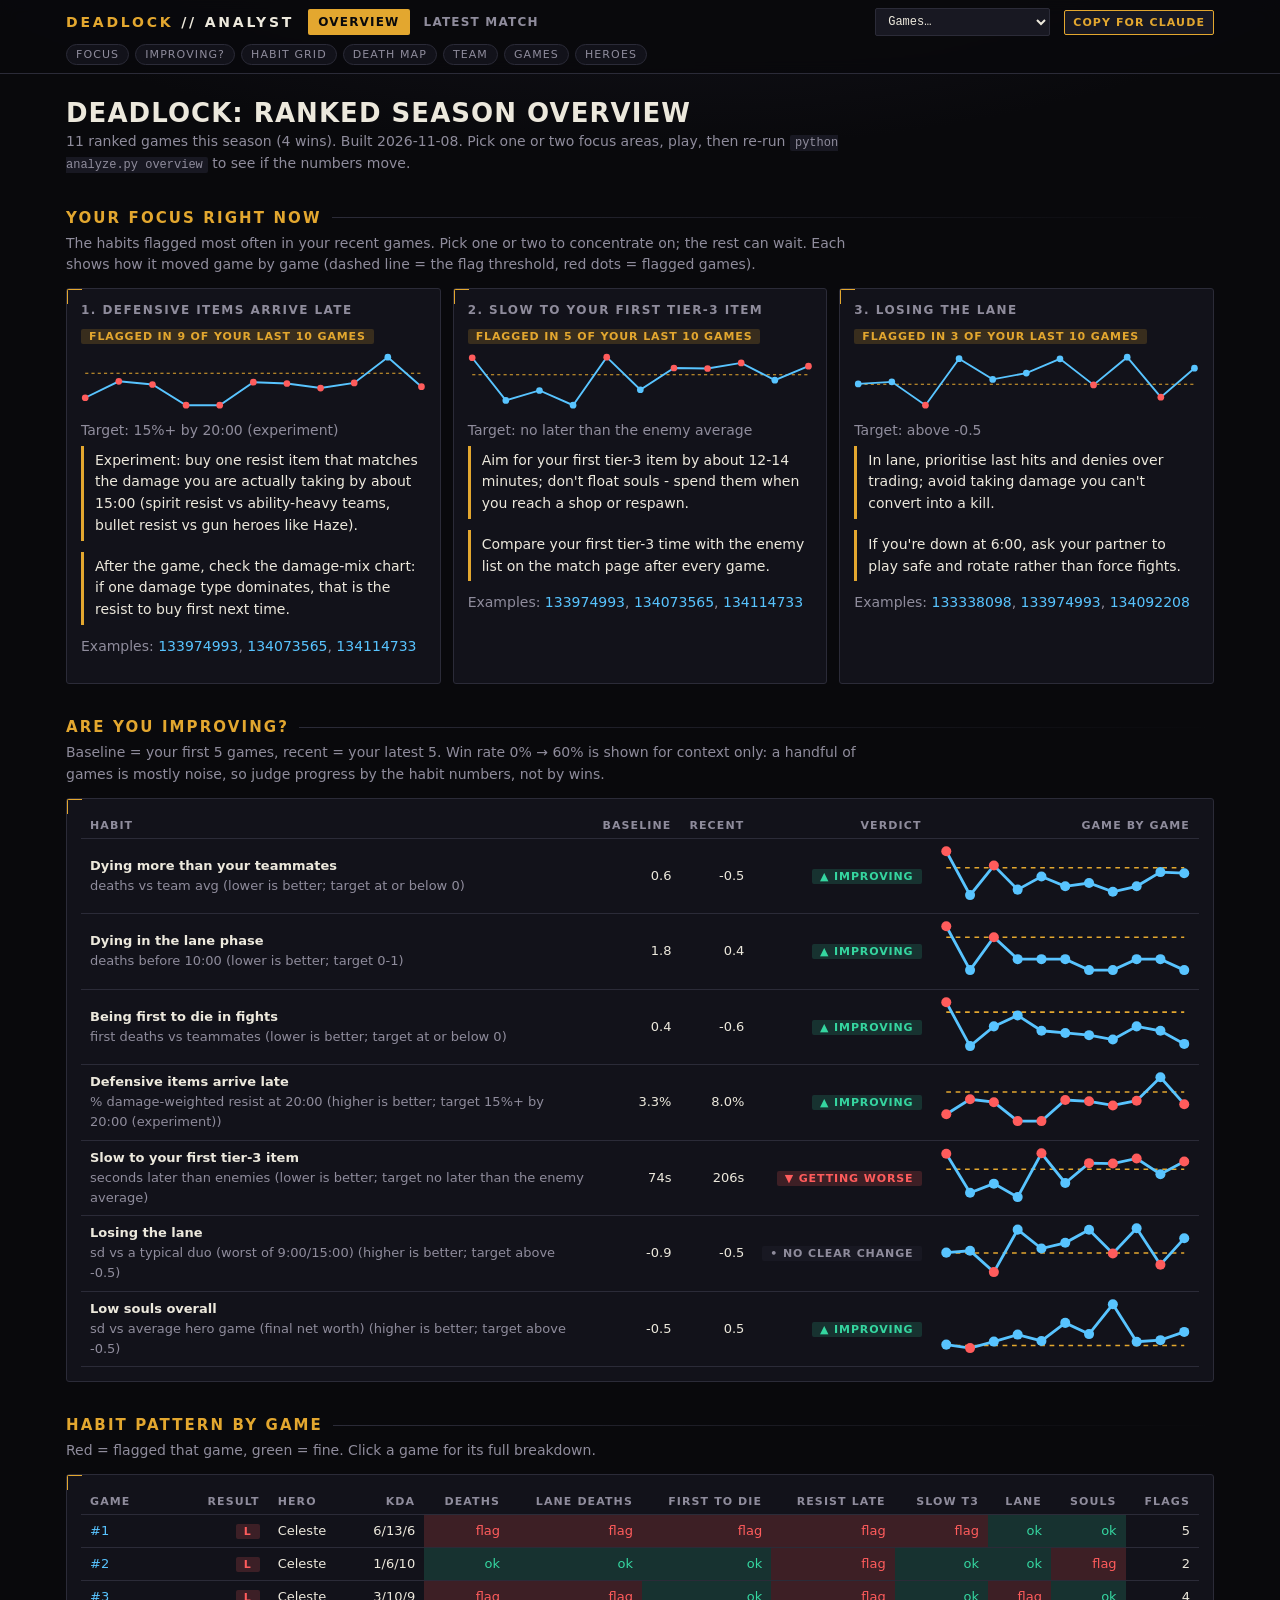
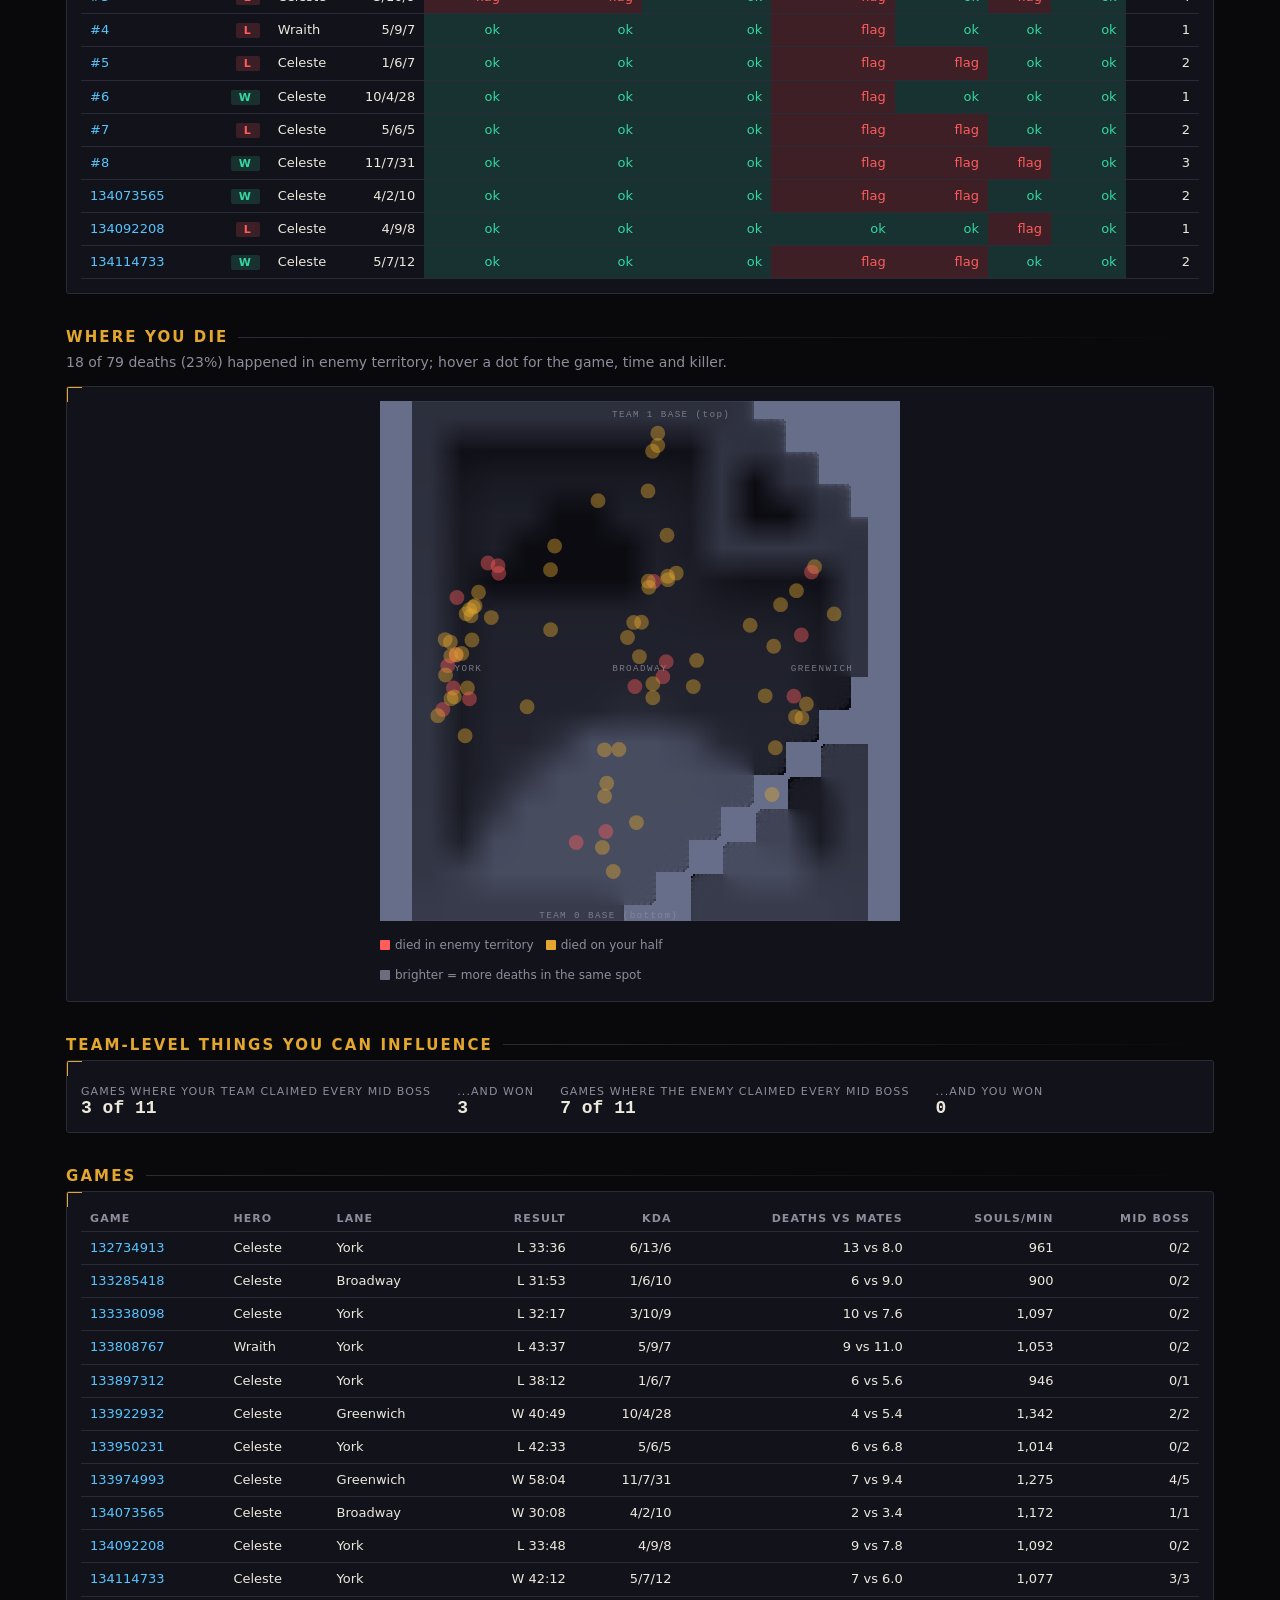
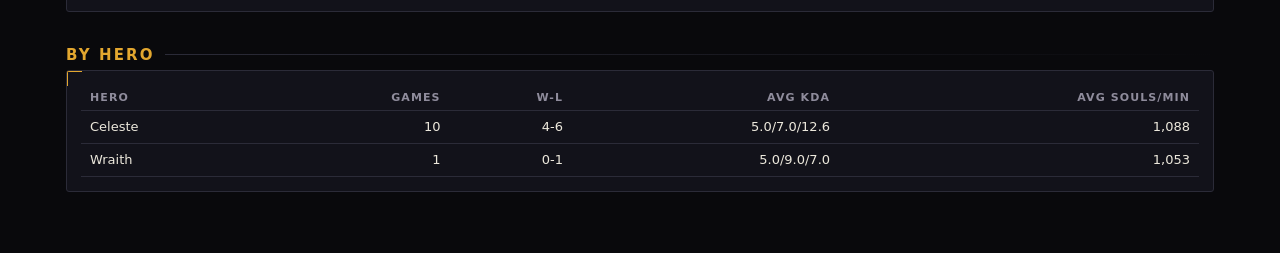
==== docs/index.html @ 8693e00a "Fix season detection after calibration ends; add calibration games 5 and 8 and three post-calibratio" ====
<!doctype html><html lang="en"><head><meta charset="utf-8"><meta name="viewport" content="width=device-width,initial-scale=1">
<title>Deadlock season overview</title><link rel="stylesheet" href="assets/lib.css"></head><body><header id="nav"></header><main>
<div id="head"></div>
<h2 id="s-focus">Your focus right now</h2><p class="sub">The habits flagged most often in your recent games. Pick one or two to concentrate on; the rest can wait. Each shows how it moved game by game (dashed line = the flag threshold, red dots = flagged games).</p>
<div class="cols" id="focus"></div>
<h2 id="s-improve">Are you improving?</h2><p class="sub" id="trend-note"></p><div class="card" id="trend"></div>
<h2 id="s-pattern">Habit pattern by game</h2><p class="sub">Red = flagged that game, green = fine. Click a game for its full breakdown.</p><div class="card" id="matrix"></div>
<h2 id="s-map">Where you die</h2><p class="sub" id="seasonmap-note"></p><div class="card"><div class="mapwrap" id="c-seasonmap"></div></div>
<h2 id="s-team">Team-level things you can influence</h2><div class="card" id="team"></div>
<h2 id="s-games">Games</h2><div class="card" id="games"></div>
<h2 id="s-heroes">By hero</h2><div class="card" id="heroes"></div>
</main><script src="assets/lib.js"></script><script>window.ASSET_BASE="";const O={"games":[{"id":132734913,"calib":1,"win":false,"hero":"Celeste","lane":"York","dur":2016,"kda":[6,13,6],"kpi":{"deaths":13,"mate_deaths":8.0,"spm":961.2202380952381,"midboss_mine":0,"midboss_total":2},"habits":{"deaths":{"value":5.0,"flag":true},"early":{"value":4,"flag":true},"first":{"value":2.4,"flag":true},"resist":{"value":2.334022805621851,"flag":true},"t3":{"value":320.66666666666663,"flag":true},"lane":{"value":-0.9859635484149607,"flag":false},"souls":{"value":-0.7246945261695535,"flag":false}}},{"id":133285418,"calib":2,"win":false,"hero":"Celeste","lane":"Broadway","dur":1913,"kda":[1,6,10],"kpi":{"deaths":6,"mate_deaths":9.0,"spm":900.2509147935181,"midboss_mine":0,"midboss_total":2},"habits":{"deaths":{"value":-3.0,"flag":false},"early":{"value":0,"flag":false},"first":{"value":-1.6,"flag":false},"resist":{"value":7.479812828688559,"flag":true},"t3":{"value":-110.0,"flag":false},"lane":{"value":-0.9002889465693716,"flag":false},"souls":{"value":-1.0226713318264629,"flag":true}}},{"id":133338098,"calib":3,"win":false,"hero":"Celeste","lane":"York","dur":1937,"kda":[3,10,9],"kpi":{"deaths":10,"mate_deaths":7.6,"spm":1097.2225090345896,"midboss_mine":0,"midboss_total":2},"habits":{"deaths":{"value":2.4000000000000004,"flag":true},"early":{"value":3,"flag":true},"first":{"value":0.19999999999999996,"flag":false},"resist":{"value":6.494946315531774,"flag":true},"t3":{"value":-9.333333333333371,"flag":false},"lane":{"value":-1.884076939257251,"flag":true},"souls":{"value":-0.4656022841890745,"flag":false}}},{"id":133808767,"calib":4,"win":false,"hero":"Wraith","lane":"York","dur":2617,"kda":[5,9,7],"kpi":{"deaths":9,"mate_deaths":11.0,"spm":1053.4275888421857,"midboss_mine":0,"midboss_total":2},"habits":{"deaths":{"value":-2.0,"flag":false},"early":{"value":1,"flag":false},"first":{"value":1.2000000000000002,"flag":false},"resist":{"value":0.0,"flag":true},"t3":{"value":-158.0,"flag":false},"lane":{"value":0.07514656244448392,"flag":false},"souls":{"value":0.13486222542851448,"flag":false}}},{"id":133897312,"calib":5,"win":false,"hero":"Celeste","lane":"York","dur":2292,"kda":[1,6,7],"kpi":{"deaths":6,"mate_deaths":5.6,"spm":945.7853403141361,"midboss_mine":0,"midboss_total":1},"habits":{"deaths":{"value":0.40000000000000036,"flag":false},"early":{"value":1,"flag":false},"first":{"value":-0.19999999999999996,"flag":false},"resist":{"value":0.0,"flag":true},"t3":{"value":326.5,"flag":true},"lane":{"value":-0.7963634793124298,"flag":false},"souls":{"value":-0.40781435053774845,"flag":false}}},{"id":133922932,"calib":6,"win":true,"hero":"Celeste","lane":"Greenwich","dur":2449,"kda":[10,4,28],"kpi":{"deaths":4,"mate_deaths":5.4,"spm":1342.3193140057165,"midboss_mine":2,"midboss_total":2},"habits":{"deaths":{"value":-1.4000000000000004,"flag":false},"early":{"value":1,"flag":false},"first":{"value":-0.3999999999999999,"flag":false},"resist":{"value":7.2200290878869735,"flag":true},"t3":{"value":-1.8333333333333712,"flag":false},"lane":{"value":-0.5325979655779218,"flag":false},"souls":{"value":1.138862697188919,"flag":false}}},{"id":133950231,"calib":7,"win":false,"hero":"Celeste","lane":"York","dur":2553,"kda":[5,6,5],"kpi":{"deaths":6,"mate_deaths":6.8,"spm":1014.4300822561693,"midboss_mine":0,"midboss_total":2},"habits":{"deaths":{"value":-0.7999999999999998,"flag":false},"early":{"value":0,"flag":false},"first":{"value":-0.6000000000000001,"flag":false},"resist":{"value":6.793337566551068,"flag":true},"t3":{"value":217.33333333333337,"flag":true},"lane":{"value":0.06785004750799,"flag":false},"souls":{"value":0.17628319978304346,"flag":false}}},{"id":133974993,"calib":8,"win":true,"hero":"Celeste","lane":"Greenwich","dur":3484,"kda":[11,7,31],"kpi":{"deaths":7,"mate_deaths":9.4,"spm":1274.7244546498277,"midboss_mine":4,"midboss_total":5},"habits":{"deaths":{"value":-2.4000000000000004,"flag":false},"early":{"value":0,"flag":false},"first":{"value":-1.0,"flag":false},"resist":{"value":5.380388610266108,"flag":true},"t3":{"value":212.5,"flag":true},"lane":{"value":-1.029509510453249,"flag":true},"souls":{"value":2.7344563602015013,"flag":false}}},{"id":134073565,"calib":0,"win":true,"hero":"Celeste","lane":"Broadway","dur":1808,"kda":[4,2,10],"kpi":{"deaths":2,"mate_deaths":3.4,"spm":1172.1238938053098,"midboss_mine":1,"midboss_total":1},"habits":{"deaths":{"value":-1.4,"flag":false},"early":{"value":1,"flag":false},"first":{"value":0.19999999999999996,"flag":false},"resist":{"value":6.983652439412252,"flag":true},"t3":{"value":269.0,"flag":true},"lane":{"value":0.13844948332435475,"flag":false},"souls":{"value":-0.4740590549673174,"flag":false}}},{"id":134092208,"calib":0,"win":false,"hero":"Celeste","lane":"York","dur":2028,"kda":[4,9,8],"kpi":{"deaths":9,"mate_deaths":7.8,"spm":1091.923076923077,"midboss_mine":0,"midboss_total":2},"habits":{"deaths":{"value":1.2000000000000002,"flag":false},"early":{"value":1,"flag":false},"first":{"value":-0.20000000000000018,"flag":false},"resist":{"value":15.045116111710813,"flag":false},"t3":{"value":94.83333333333337,"flag":false},"lane":{"value":-1.5442540958702409,"flag":true},"souls":{"value":-0.34248165079995085,"flag":false}}},{"id":134114733,"calib":0,"win":true,"hero":"Celeste","lane":"York","dur":2532,"kda":[5,7,12],"kpi":{"deaths":7,"mate_deaths":6.0,"spm":1077.2985781990521,"midboss_mine":3,"midboss_total":3},"habits":{"deaths":{"value":1.0,"flag":false},"early":{"value":0,"flag":false},"first":{"value":-1.4,"flag":false},"resist":{"value":5.805276742185259,"flag":true},"t3":{"value":235.83333333333337,"flag":true},"lane":{"value":-0.3260343785091129,"flag":false},"souls":{"value":0.36680927084580855,"flag":false}}}],"ov":{"focus":[{"id":"resist","title":"Defensive items arrive late","flagged":9,"of":10,"mean_sev":0.7871395156608667,"values":[7.479812828688559,6.494946315531774,0.0,0.0,7.2200290878869735,6.793337566551068,5.380388610266108,6.983652439412252,15.045116111710813,5.805276742185259],"advice":["Experiment: buy one resist item that matches the damage you are actually taking by about 15:00 (spirit resist vs ability-heavy teams, bullet resist vs gun heroes like Haze).","After the game, check the damage-mix chart: if one damage type dominates, that is the resist to buy first next time.","Measure it: this habit's number is the damage-weighted resist you own at 20:00 - it should climb if the experiment works."],"target":"15%+ by 20:00 (experiment)","unit":"% damage-weighted resist at 20:00","examples":[{"id":133974993,"evidence":"54% of damage taken was ability/other, 35% bullet; at 20:00 you owned 10% spirit and 0% bullet resist (damage-weighted 5.4%); first resist item Greater Expansion at 19:22; top damage dealer Vindicta was 65% bullet and you owned 0% bullet resist"},{"id":134073565,"evidence":"70% of damage taken was ability/other, 28% bullet; at 20:00 you owned 10% spirit and 0% bullet resist (damage-weighted 7.0%); first resist item Greater Expansion at 18:31"},{"id":134114733,"evidence":"58% of damage taken was ability/other, 26% bullet; at 20:00 you owned 10% spirit and 0% bullet resist (damage-weighted 5.8%); first resist item Greater Expansion at 17:38"}]},{"id":"t3","title":"Slow to your first tier-3 item","flagged":5,"of":10,"mean_sev":1.6815555555555555,"values":[-110.0,-9.333333333333371,-158.0,326.5,-1.8333333333333712,217.33333333333337,212.5,269.0,94.83333333333337,235.83333333333337],"advice":["Aim for your first tier-3 item by about 12-14 minutes; don't float souls - spend them when you reach a shop or respawn.","Compare your first tier-3 time with the enemy list on the match page after every game."],"target":"no later than the enemy average","unit":"seconds later than enemies","examples":[{"id":133974993,"evidence":"first tier-3 item at 15:54 (Torment Pulse), +3.5 min vs the enemy team's average"},{"id":134073565,"evidence":"first tier-3 item at 18:30 (Torment Pulse), +4.5 min vs the enemy team's average"},{"id":134114733,"evidence":"first tier-3 item at 17:37 (Torment Pulse), +3.9 min vs the enemy team's average"}]},{"id":"lane","title":"Losing the lane","flagged":3,"of":10,"mean_sev":1.4859468485269136,"values":[-0.9002889465693716,-1.884076939257251,0.07514656244448392,-0.7963634793124298,-0.5325979655779218,0.06785004750799,-1.029509510453249,0.13844948332435475,-1.5442540958702409,-0.3260343785091129],"advice":["In lane, prioritise last hits and denies over trading; avoid taking damage you can't convert into a kill.","If you're down at 6:00, ask your partner to play safe and rotate rather than force fights."],"target":"above -0.5","unit":"sd vs a typical duo (worst of 9:00/15:00)","examples":[{"id":133338098,"evidence":"9:00: -3,652 souls vs a typical Celeste duo (-1.6 sd); 15:00: -8,061 souls vs a typical Celeste duo (-1.9 sd)"},{"id":133974993,"evidence":"9:00: -921 souls vs a typical Celeste duo (-0.4 sd); 15:00: -4,368 souls vs a typical Celeste duo (-1.0 sd)"},{"id":134092208,"evidence":"9:00: -3,009 souls vs a typical Celeste duo (-1.3 sd); 15:00: -6,607 souls vs a typical Celeste duo (-1.5 sd)"}]},{"id":"souls","title":"Low souls overall","flagged":1,"of":10,"mean_sev":1.2783391647830784,"values":[-1.0226713318264629,-0.4656022841890745,0.13486222542851448,-0.40781435053774845,1.138862697188919,0.17628319978304346,2.7344563602015013,-0.4740590549673174,-0.34248165079995085,0.36680927084580855],"advice":["Fill dead time between fights with creeps or neutral camps; compare your 'souls by source' with your team on the match page.","Spend or bank souls deliberately - unspent souls don't help in fights."],"target":"above -0.5","unit":"sd vs average hero game (final net worth)","examples":[{"id":133285418,"evidence":"net worth 28,703 at the end = -1.0 sd vs the average Celeste game; 900 souls/min"}]},{"id":"deaths","title":"Dying more than your teammates","flagged":1,"of":10,"mean_sev":1.2000000000000002,"values":[-3.0,2.4000000000000004,-2.0,0.40000000000000036,-1.4000000000000004,-0.7999999999999998,-2.4000000000000004,-1.4,1.2000000000000002,1.0],"advice":["Before every fight, find your nearest ally: if nobody is within reach, don't take the fight.","When your team is behind, switch to safe farming and holding space; each late death costs 60-90 seconds of respawn.","After the game, look at which deaths came at full HP with no ally near - those are the avoidable ones."],"target":"at or below 0","unit":"deaths vs team avg","examples":[{"id":133338098,"evidence":"10 deaths vs 7.6 teammate average; 18% of the game spent dead (teammates 13%); deaths after 25:00 alone cost 140s of respawn"}]},{"id":"early","title":"Dying in the lane phase","flagged":1,"of":10,"mean_sev":1.0,"values":[0,3,1,1,1,0,0,1,1,0],"advice":["Before 10:00 only trade when your lane partner is near; back off at about 50% HP instead of chasing a kill.","Note which enemy kills you early and play around their burst (stay out of their range when their abilities are ready)."],"target":"0-1","unit":"deaths before 10:00","examples":[{"id":133338098,"evidence":"3 deaths before 10:00 (1:28, 2:12, 4:56); Graves killed you 2x"}]}],"trends":[{"id":"deaths","title":"Dying more than your teammates","unit":"deaths vs team avg","better":"lower","target":"at or below 0","series":[5.0,-3.0,2.4000000000000004,-2.0,0.40000000000000036,-1.4000000000000004,-0.7999999999999998,-2.4000000000000004,-1.4,1.2000000000000002,1.0],"baseline":0.5600000000000002,"recent":-0.48,"delta":-1.04,"verdict":"improving","tentative":false},{"id":"early","title":"Dying in the lane phase","unit":"deaths before 10:00","better":"lower","target":"0-1","series":[4,0,3,1,1,1,0,0,1,1,0],"baseline":1.8,"recent":0.4,"delta":-1.4,"verdict":"improving","tentative":false},{"id":"first","title":"Being first to die in fights","unit":"first deaths vs teammates","better":"lower","target":"at or below 0","series":[2.4,-1.6,0.19999999999999996,1.2000000000000002,-0.19999999999999996,-0.3999999999999999,-0.6000000000000001,-1.0,0.19999999999999996,-0.20000000000000018,-1.4],"baseline":0.4,"recent":-0.6,"delta":-1.0,"verdict":"improving","tentative":false},{"id":"resist","title":"Defensive items arrive late","unit":"% damage-weighted resist at 20:00","better":"higher","target":"15%+ by 20:00 (experiment)","series":[2.334022805621851,7.479812828688559,6.494946315531774,0.0,0.0,7.2200290878869735,6.793337566551068,5.380388610266108,6.983652439412252,15.045116111710813,5.805276742185259],"baseline":3.261756389968437,"recent":8.0015542940251,"delta":4.739797904056663,"verdict":"improving","tentative":false},{"id":"t3","title":"Slow to your first tier-3 item","unit":"seconds later than enemies","better":"lower","target":"no later than the enemy average","series":[320.66666666666663,-110.0,-9.333333333333371,-158.0,326.5,-1.8333333333333712,217.33333333333337,212.5,269.0,94.83333333333337,235.83333333333337],"baseline":73.96666666666665,"recent":205.9,"delta":131.93333333333334,"verdict":"getting worse","tentative":false},{"id":"lane","title":"Losing the lane","unit":"sd vs a typical duo (worst of 9:00/15:00)","better":"higher","target":"above -0.5","series":[-0.9859635484149607,-0.9002889465693716,-1.884076939257251,0.07514656244448392,-0.7963634793124298,-0.5325979655779218,0.06785004750799,-1.029509510453249,0.13844948332435475,-1.5442540958702409,-0.3260343785091129],"baseline":-0.8983092702219059,"recent":-0.5386996908000516,"delta":0.35960957942185423,"verdict":"no clear change","tentative":false},{"id":"souls","title":"Low souls overall","unit":"sd vs average hero game (final net worth)","better":"higher","target":"above -0.5","series":[-0.7246945261695535,-1.0226713318264629,-0.4656022841890745,0.13486222542851448,-0.40781435053774845,1.138862697188919,0.17628319978304346,2.7344563602015013,-0.4740590549673174,-0.34248165079995085,0.36680927084580855],"baseline":-0.497184053458865,"recent":0.492201625012617,"delta":0.9893856784714821,"verdict":"improving","tentative":false}],"outcome":{"wins":4,"n":11,"baseline_wr":0.0,"recent_wr":0.6,"b":5},"need":0},"rules":{"deaths":{"op":">=","v":2.0},"early":{"op":">=","v":3},"first":{"op":">=","v":1.5},"resist":{"op":"<=","v":10},"t3":{"op":">=","v":150},"lane":{"op":"<=","v":-1.0},"souls":{"op":"<=","v":-0.8}},"built":"2026-11-08","deaths":[{"x":-7048,"y":2127,"t":199,"side":"own","killer":"Apollo","game":132734913},{"x":-8057,"y":884,"t":239,"side":"own","killer":"Apollo","game":132734913},{"x":-6888,"y":2234,"t":363,"side":"own","killer":"Apollo","game":132734913},{"x":-7823,"y":205,"t":561,"side":"own","killer":"Haze","game":132734913},{"x":-211,"y":-1056,"t":837,"side":"enemy","killer":"Apollo","game":132734913},{"x":-7720,"y":-1118,"t":968,"side":"enemy","killer":"Haze","game":132734913},{"x":-8153,"y":-2006,"t":1103,"side":"enemy","killer":"Haze","game":132734913},{"x":6470,"y":2908,"t":1185,"side":"own","killer":"Haze","game":132734913},{"x":2342,"y":24,"t":1254,"side":"own","killer":"Viscous","game":132734913},{"x":1501,"y":3634,"t":1350,"side":"own","killer":"Haze","game":132734913},{"x":-26,"y":181,"t":1701,"side":"own","killer":"McGinnis","game":132734913},{"x":-1736,"y":6631,"t":1844,"side":"own","killer":"McGinnis","game":132734913},{"x":520,"y":8676,"t":2008,"side":"own","killer":"Seven","game":132734913},{"x":5598,"y":-3588,"t":671,"side":"own","killer":"Nurse Harrow","game":133285418},{"x":5459,"y":-5519,"t":762,"side":"own","killer":"Seven","game":133285418},{"x":-5838,"y":3624,"t":937,"side":"enemy","killer":"McGinnis","game":133285418},{"x":-4671,"y":-1894,"t":1203,"side":"own","killer":"Apollo","game":133285418},{"x":-146,"y":-6682,"t":1773,"side":"own","killer":"Dynamo","game":133285418},{"x":-1376,"y":-5053,"t":1889,"side":"own","killer":"Apollo","game":133285418},{"x":-7678,"y":-1483,"t":88,"side":"own","killer":"Graves","game":133338098},{"x":-7135,"y":-1116,"t":132,"side":"own","killer":"Graves","game":133338098},{"x":-8362,"y":-2261,"t":296,"side":"own","killer":"Wraith","game":133338098},{"x":-7609,"y":247,"t":745,"side":"enemy","killer":"Drifter","game":133338098},{"x":5177,"y":-1442,"t":952,"side":"own","killer":"Drifter","game":133338098},{"x":-7571,"y":2627,"t":1162,"side":"enemy","killer":"Infernus","game":133338098},{"x":2204,"y":-1057,"t":1239,"side":"own","killer":"Paradox","game":133338098},{"x":-872,"y":-3659,"t":1365,"side":"own","killer":"Wraith","game":133338098},{"x":-1462,"y":-5595,"t":1736,"side":"own","killer":"Graves","game":133338098},{"x":-1555,"y":-7709,"t":1904,"side":"own","killer":"Wraith","game":133338098},{"x":-7191,"y":1955,"t":511,"side":"own","killer":"Mo & Krill","game":133808767},{"x":-6819,"y":2283,"t":628,"side":"own","killer":"Vindicta","game":133808767},{"x":7220,"y":3901,"t":932,"side":"own","killer":"Mo & Krill","game":133808767},{"x":-7950,"y":-196,"t":1632,"side":"enemy","killer":"Victor","game":133808767},{"x":5814,"y":2329,"t":1854,"side":"own","killer":"Vindicta","game":133808767},{"x":-261,"y":1596,"t":2082,"side":"own","killer":"Lash","game":133808767},{"x":1152,"y":3364,"t":2238,"side":"own","killer":"Violet","game":133808767},{"x":734,"y":8911,"t":2374,"side":"own","killer":"Lash","game":133808767},{"x":331,"y":7033,"t":2606,"side":"own","killer":"Baba","game":133808767},{"x":-7815,"y":-1556,"t":288,"side":"own","killer":"Grey Talon","game":133897312},{"x":-8040,"y":-581,"t":1226,"side":"own","killer":"Victor","game":133897312},{"x":-7233,"y":-3091,"t":1633,"side":"own","killer":"Lady Geist","game":133897312},{"x":-5871,"y":3944,"t":1762,"side":"enemy","killer":"Graves","game":133897312},{"x":-6287,"y":4054,"t":1918,"side":"enemy","killer":"Grey Talon","game":133897312},{"x":-1107,"y":-8703,"t":2227,"side":"own","killer":"Sinclair","game":133897312},{"x":8027,"y":1948,"t":423,"side":"own","killer":"Victor","game":133922932},{"x":6362,"y":-1455,"t":731,"side":"enemy","killer":"Victor","game":133922932},{"x":-2639,"y":-7507,"t":1880,"side":"enemy","killer":"Kelvin","game":133922932},{"x":1116,"y":5201,"t":2255,"side":"own","killer":"Infernus","game":133922932},{"x":-3697,"y":1296,"t":1372,"side":"own","killer":"Haze","game":133950231},{"x":-7843,"y":783,"t":1634,"side":"own","killer":"Victor","game":133950231},{"x":945,"y":-651,"t":1798,"side":"enemy","killer":"Grey Talon","game":133950231},{"x":-6677,"y":2846,"t":1949,"side":"own","killer":"Victor","game":133950231},{"x":-3529,"y":4756,"t":2128,"side":"own","killer":"Haze","game":133950231},{"x":-517,"y":972,"t":2479,"side":"own","killer":"Solomon","game":133950231},{"x":6670,"y":1075,"t":675,"side":"enemy","killer":"Bebop","game":133974993},{"x":6696,"y":-2353,"t":791,"side":"own","killer":"Bebop","game":133974993},{"x":6883,"y":-1779,"t":932,"side":"own","killer":"Dynamo","game":133974993},{"x":6432,"y":-2304,"t":1152,"side":"own","killer":"Abrams","game":133974993},{"x":7091,"y":3677,"t":1676,"side":"enemy","killer":"Dynamo","game":133974993},{"x":570,"y":3291,"t":2384,"side":"enemy","killer":"Abrams","game":133974993},{"x":-1469,"y":-3675,"t":2629,"side":"own","killer":"Dynamo","game":133974993},{"x":533,"y":-941,"t":565,"side":"own","killer":"Holliday","game":134073565},{"x":529,"y":-1519,"t":1081,"side":"own","killer":"Graves","game":134073565},{"x":-6987,"y":1868,"t":382,"side":"own","killer":"Drifter","game":134092208},{"x":-7372,"y":314,"t":696,"side":"own","killer":"Victor","game":134092208},{"x":-7597,"y":268,"t":823,"side":"own","killer":"Victor","game":134092208},{"x":1145,"y":3505,"t":907,"side":"own","killer":"Drifter","game":134092208},{"x":367,"y":3046,"t":1136,"side":"own","killer":"Holliday","game":134092208},{"x":61,"y":1601,"t":1321,"side":"own","killer":"Victor","game":134092208},{"x":-7053,"y":-1565,"t":1543,"side":"enemy","killer":"Victor","game":134092208},{"x":-3700,"y":3775,"t":1790,"side":"own","killer":"Haze","game":134092208},{"x":736,"y":9418,"t":2010,"side":"own","killer":"Mo & Krill","game":134092208},{"x":-6150,"y":1795,"t":737,"side":"own","killer":"Seven","game":134114733},{"x":-6949,"y":869,"t":1026,"side":"own","killer":"Graves","game":134114733},{"x":5529,"y":610,"t":1820,"side":"own","killer":"Abrams","game":134114733},{"x":1084,"y":-28,"t":1934,"side":"enemy","killer":"Graves","game":134114733},{"x":4554,"y":1480,"t":2121,"side":"own","killer":"Haze","game":134114733},{"x":341,"y":3302,"t":2293,"side":"own","killer":"Abrams","game":134114733},{"x":-1411,"y":-7047,"t":2475,"side":"enemy","killer":"Graves","game":134114733}]};renderNav({page:'overview',current:0,games:[{"id":132734913,"label":"#1","win":false,"hero":"Celeste"},{"id":133285418,"label":"#2","win":false,"hero":"Celeste"},{"id":133338098,"label":"#3","win":false,"hero":"Celeste"},{"id":133808767,"label":"#4","win":false,"hero":"Wraith"},{"id":133897312,"label":"#5","win":false,"hero":"Celeste"},{"id":133922932,"label":"#6","win":true,"hero":"Celeste"},{"id":133950231,"label":"#7","win":false,"hero":"Celeste"},{"id":133974993,"label":"#8","win":true,"hero":"Celeste"},{"id":134073565,"label":"11-09","win":true,"hero":"Celeste"},{"id":134092208,"label":"11-09","win":false,"hero":"Celeste"},{"id":134114733,"label":"11-09","win":true,"hero":"Celeste"}],chips:[["s-focus","Focus"],["s-improve","Improving?"],["s-pattern","Habit grid"],["s-map","Death map"],["s-team","Team"],["s-games","Games"],["s-heroes","Heroes"]],brief:"# Deadlock coaching request: season overview\n\nYou are my Deadlock coach. Use ONLY the data below (be honest about small sample sizes).\n1. Pick the 2-3 most valuable things for me to practise, ordered by impact.\n2. For each, give one concrete in-game adjustment I can apply next game, and how I'll measure it from this data.\n3. Point out any pattern across games that the tool did not flag.\n4. Tell me what to ignore for now. Keep it short and practical.\n\n## Me\nRanked season so far: 11 games, 4 win(s), 7 loss(es). Heroes: Celeste x10, Wraith x1. Low rank; main is Celeste.\n\n## Focus areas (flagged most often in recent games)\n- **Defensive items arrive late**: flagged in 9 of the last 10 games. Measure: % damage-weighted resist at 20:00 (target 15%+ by 20:00 (experiment)).\n  - game 133974993: 54% of damage taken was ability/other, 35% bullet; at 20:00 you owned 10% spirit and 0% bullet resist (damage-weighted 5.4%); first resist item Greater Expansion at 19:22; top damage dealer Vindicta was 65% bullet and you owned 0% bullet resist\n  - game 134073565: 70% of damage taken was ability/other, 28% bullet; at 20:00 you owned 10% spirit and 0% bullet resist (damage-weighted 7.0%); first resist item Greater Expansion at 18:31\n  - game 134114733: 58% of damage taken was ability/other, 26% bullet; at 20:00 you owned 10% spirit and 0% bullet resist (damage-weighted 5.8%); first resist item Greater Expansion at 17:38\n- **Slow to your first tier-3 item**: flagged in 5 of the last 10 games. Measure: seconds later than enemies (target no later than the enemy average).\n  - game 133974993: first tier-3 item at 15:54 (Torment Pulse), +3.5 min vs the enemy team's average\n  - game 134073565: first tier-3 item at 18:30 (Torment Pulse), +4.5 min vs the enemy team's average\n  - game 134114733: first tier-3 item at 17:37 (Torment Pulse), +3.9 min vs the enemy team's average\n- **Losing the lane**: flagged in 3 of the last 10 games. Measure: sd vs a typical duo (worst of 9:00/15:00) (target above -0.5).\n  - game 133338098: 9:00: -3,652 souls vs a typical Celeste duo (-1.6 sd); 15:00: -8,061 souls vs a typical Celeste duo (-1.9 sd)\n  - game 133974993: 9:00: -921 souls vs a typical Celeste duo (-0.4 sd); 15:00: -4,368 souls vs a typical Celeste duo (-1.0 sd)\n  - game 134092208: 9:00: -3,009 souls vs a typical Celeste duo (-1.3 sd); 15:00: -6,607 souls vs a typical Celeste duo (-1.5 sd)\n\n## Are the habits improving? (baseline = first games, recent = latest games)\n| habit | baseline | recent | verdict |\n|---|---|---|---|\n| Dying more than your teammates (deaths vs team avg) | 0.6 | -0.5 | improving |\n| Dying in the lane phase (deaths before 10:00) | 1.8 | 0.4 | improving |\n| Being first to die in fights (first deaths vs teammates) | 0.4 | -0.6 | improving |\n| Defensive items arrive late (% damage-weighted resist at 20:00) | 3.3 | 8.0 | improving |\n| Slow to your first tier-3 item (seconds later than enemies) | 74.0 | 205.9 | getting worse |\n| Losing the lane (sd vs a typical duo (worst of 9:00/15:00)) | -0.9 | -0.5 | no clear change |\n| Low souls overall (sd vs average hero game (final net worth)) | -0.5 | 0.5 | improving |\n\n## Game by game\n| game | hero | result | KDA | deaths vs teammate avg | souls/min | mid boss | flagged habits |\n|---|---|---|---|---|---|---|---|\n| 132734913 | Celeste | L 33:36 | 6/13/6 | 13 vs 8.0 | 961 | 0/2 | Dying more than your teammates; Dying in the lane phase; Being first to die in fights; Defensive items arrive late; Slow to your first tier-3 item |\n| 133285418 | Celeste | L 31:53 | 1/6/10 | 6 vs 9.0 | 900 | 0/2 | Defensive items arrive late; Low souls overall |\n| 133338098 | Celeste | L 32:17 | 3/10/9 | 10 vs 7.6 | 1,097 | 0/2 | Dying more than your teammates; Dying in the lane phase; Defensive items arrive late; Losing the lane |\n| 133808767 | Wraith | L 43:37 | 5/9/7 | 9 vs 11.0 | 1,053 | 0/2 | Defensive items arrive late |\n| 133897312 | Celeste | L 38:12 | 1/6/7 | 6 vs 5.6 | 946 | 0/1 | Defensive items arrive late; Slow to your first tier-3 item |\n| 133922932 | Celeste | W 40:49 | 10/4/28 | 4 vs 5.4 | 1,342 | 2/2 | Defensive items arrive late |\n| 133950231 | Celeste | L 42:33 | 5/6/5 | 6 vs 6.8 | 1,014 | 0/2 | Defensive items arrive late; Slow to your first tier-3 item |\n| 133974993 | Celeste | W 58:04 | 11/7/31 | 7 vs 9.4 | 1,275 | 4/5 | Defensive items arrive late; Slow to your first tier-3 item; Losing the lane |\n| 134073565 | Celeste | W 30:08 | 4/2/10 | 2 vs 3.4 | 1,172 | 1/1 | Defensive items arrive late; Slow to your first tier-3 item |\n| 134092208 | Celeste | L 33:48 | 4/9/8 | 9 vs 7.8 | 1,092 | 0/2 | Losing the lane |\n| 134114733 | Celeste | W 42:12 | 5/7/12 | 7 vs 6.0 | 1,077 | 3/3 | Defensive items arrive late; Slow to your first tier-3 item |\n\n## Team-level\n- My team claimed every mid boss in 3 of 11 games; the enemy claimed every one in 7.\n- Deaths in enemy territory: 18 of 79.\n"});renderOverview(O);</script></body></html>
---- docs/assets/lib.css ----
/* Deadlock analyst - dark "HUD" theme. Single theme on purpose; accent gold for chrome, cyan for "you" in charts. */
:root{
  --bg:#09090c;--panel:#12121a;--panel2:#181822;--line:#2b2b38;--ink:#ece8dc;--mute:#8f8c9c;
  --brand:#e3a72f;--accent:#58c4ff;--win:#35d6a0;--loss:#ff5c5c;--even:#6e6c7e;--warn:#e3a72f;
  --bullet:#f08a3c;--ability:#a07cff;--melee:#38d0c8;
  --soft-win:rgba(53,214,160,.16);--soft-loss:rgba(255,92,92,.18);--soft-warn:rgba(227,167,47,.18);--soft-info:rgba(88,196,255,.16);
  --display:Bahnschrift,"DIN Alternate","Arial Narrow","Segoe UI Semibold",system-ui,sans-serif;
  --mono:ui-monospace,"Cascadia Mono",Consolas,"SF Mono",monospace;
  color-scheme:dark}
*{box-sizing:border-box}
html{scroll-behavior:smooth;scroll-padding-top:104px}
body{margin:0;background:var(--bg);background-image:radial-gradient(1200px 500px at 50% -200px,#1b1a26 0,transparent 70%);color:var(--ink);
  font:14px/1.55 "Segoe UI",system-ui,-apple-system,sans-serif;font-variant-numeric:tabular-nums}
main{max-width:1180px;margin:0 auto;padding:18px 16px 60px}
a{color:var(--accent);text-decoration:none}a:hover{text-decoration:underline}
h1{font:700 26px/1.2 var(--display);letter-spacing:.04em;text-transform:uppercase;margin:6px 0 2px}
h2{font:700 15px/1.2 var(--display);letter-spacing:.14em;text-transform:uppercase;margin:34px 0 6px;color:var(--brand);display:flex;align-items:center;gap:10px}
h2::after{content:"";flex:1;height:1px;background:linear-gradient(90deg,var(--line),transparent)}
h3{font:700 12px/1.2 var(--display);letter-spacing:.12em;text-transform:uppercase;color:var(--mute);margin:0 0 8px}
.sub{color:var(--mute);margin:0 0 12px;max-width:92ch}code{font-family:var(--mono);font-size:12px;background:var(--panel2);padding:1px 5px;border-radius:2px}

/* top bar */
#nav{position:sticky;top:0;z-index:20;background:rgba(9,9,12,.92);backdrop-filter:blur(8px);border-bottom:1px solid var(--line)}
#nav .row{max-width:1180px;margin:0 auto;padding:8px 16px;display:flex;align-items:center;gap:14px;flex-wrap:wrap}
#nav .brand{font:700 14px var(--display);letter-spacing:.2em;color:var(--brand);text-transform:uppercase;white-space:nowrap}
#nav .brand b{color:var(--ink)}
#nav .links{display:flex;gap:4px;flex-wrap:wrap}
#nav a.nl{color:var(--mute);font:600 12px var(--display);letter-spacing:.1em;text-transform:uppercase;padding:5px 9px;border:1px solid transparent;border-radius:2px}
#nav a.nl:hover{color:var(--ink);border-color:var(--line);text-decoration:none}#nav a.nl.on{color:var(--bg);background:var(--brand)}
#nav .sp{flex:1}
#nav select,#nav button{background:var(--panel2);color:var(--ink);border:1px solid var(--line);border-radius:2px;padding:5px 8px;font:12px var(--mono);cursor:pointer}
#nav button.cp{border-color:var(--brand);color:var(--brand);font:700 11px var(--display);letter-spacing:.1em;text-transform:uppercase}
#nav button.cp:hover{background:var(--brand);color:var(--bg)}
#nav .chips{max-width:1180px;margin:0 auto;padding:0 16px 8px;display:flex;gap:6px;overflow-x:auto}
#nav .chips a{white-space:nowrap;font:11px var(--display);letter-spacing:.1em;text-transform:uppercase;color:var(--mute);padding:3px 9px;background:var(--panel);border:1px solid var(--line);border-radius:99px}
#nav .chips a:hover{color:var(--ink);border-color:var(--brand);text-decoration:none}
.pn{display:flex;gap:8px}.pn a{font:12px var(--mono);padding:4px 8px;background:var(--panel2);border:1px solid var(--line);border-radius:2px;color:var(--ink)}

/* cards */
.card{background:var(--panel);border:1px solid var(--line);border-radius:3px;padding:14px;overflow-x:auto;position:relative}
.card::before{content:"";position:absolute;left:-1px;top:-1px;width:14px;height:14px;border-left:2px solid var(--brand);border-top:2px solid var(--brand);pointer-events:none}
.cols{display:grid;grid-template-columns:repeat(auto-fit,minmax(310px,1fr));gap:12px}
.pill{display:inline-block;padding:1px 8px;border-radius:2px;font:700 11px var(--display);letter-spacing:.08em;text-transform:uppercase;white-space:nowrap;vertical-align:middle}
.pill.win{background:var(--soft-win);color:var(--win)}.pill.loss{background:var(--soft-loss);color:var(--loss)}
.pill.warn{background:var(--soft-warn);color:var(--warn)}.pill.info{background:var(--soft-info);color:var(--accent)}.pill.mute{background:var(--panel2);color:var(--mute)}
.pt{border-left:3px solid var(--line);padding:4px 0 4px 11px;margin:0 0 11px}.pt.bad{border-color:var(--loss)}.pt.good{border-color:var(--win)}.pt.next{border-color:var(--brand)}
.pt b{display:block;font-weight:600}.pt span.e{color:var(--mute);font-size:13px}
table{border-collapse:collapse;width:100%;font-size:13px}th,td{padding:6px 9px;text-align:right;border-bottom:1px solid var(--line);white-space:nowrap}
th:first-child,td:first-child,.l{text-align:left}th{color:var(--mute);font:700 11px var(--display);letter-spacing:.1em;text-transform:uppercase}
tr.me td{font-weight:700;color:var(--brand)}tr:hover td{background:rgba(255,255,255,.02)}
td.c-good{background:var(--soft-win);color:var(--win)}td.c-bad{background:var(--soft-loss);color:var(--loss)}td.c-na{color:var(--mute)}td.wrap{white-space:normal;min-width:240px}
svg text{fill:var(--ink);font:11px var(--mono)}svg .mute{fill:var(--mute)}svg .axis{stroke:var(--line);fill:none}svg.wide{min-width:760px}
.legend{display:flex;flex-wrap:wrap;gap:12px;margin:8px 0 2px;color:var(--mute);font-size:12px}.legend i{display:inline-block;width:10px;height:10px;border-radius:1px;margin-right:5px;vertical-align:-1px}
details{margin:8px 0}summary{cursor:pointer;font:700 12px var(--display);letter-spacing:.12em;text-transform:uppercase;padding:8px 0;color:var(--mute)}summary:hover{color:var(--ink)}
.kv{display:flex;flex-wrap:wrap;gap:8px 26px;margin-top:10px}.kv div{font:11px var(--display);letter-spacing:.1em;text-transform:uppercase;color:var(--mute)}
.kv b{display:block;font:700 18px var(--mono);letter-spacing:0;text-transform:none;color:var(--ink)}
.hero-h{display:flex;align-items:baseline;gap:12px;flex-wrap:wrap}.mapwrap{max-width:520px;margin:0 auto}
@media (max-width:640px){#nav .links{display:none}main{padding:12px 10px 50px}}
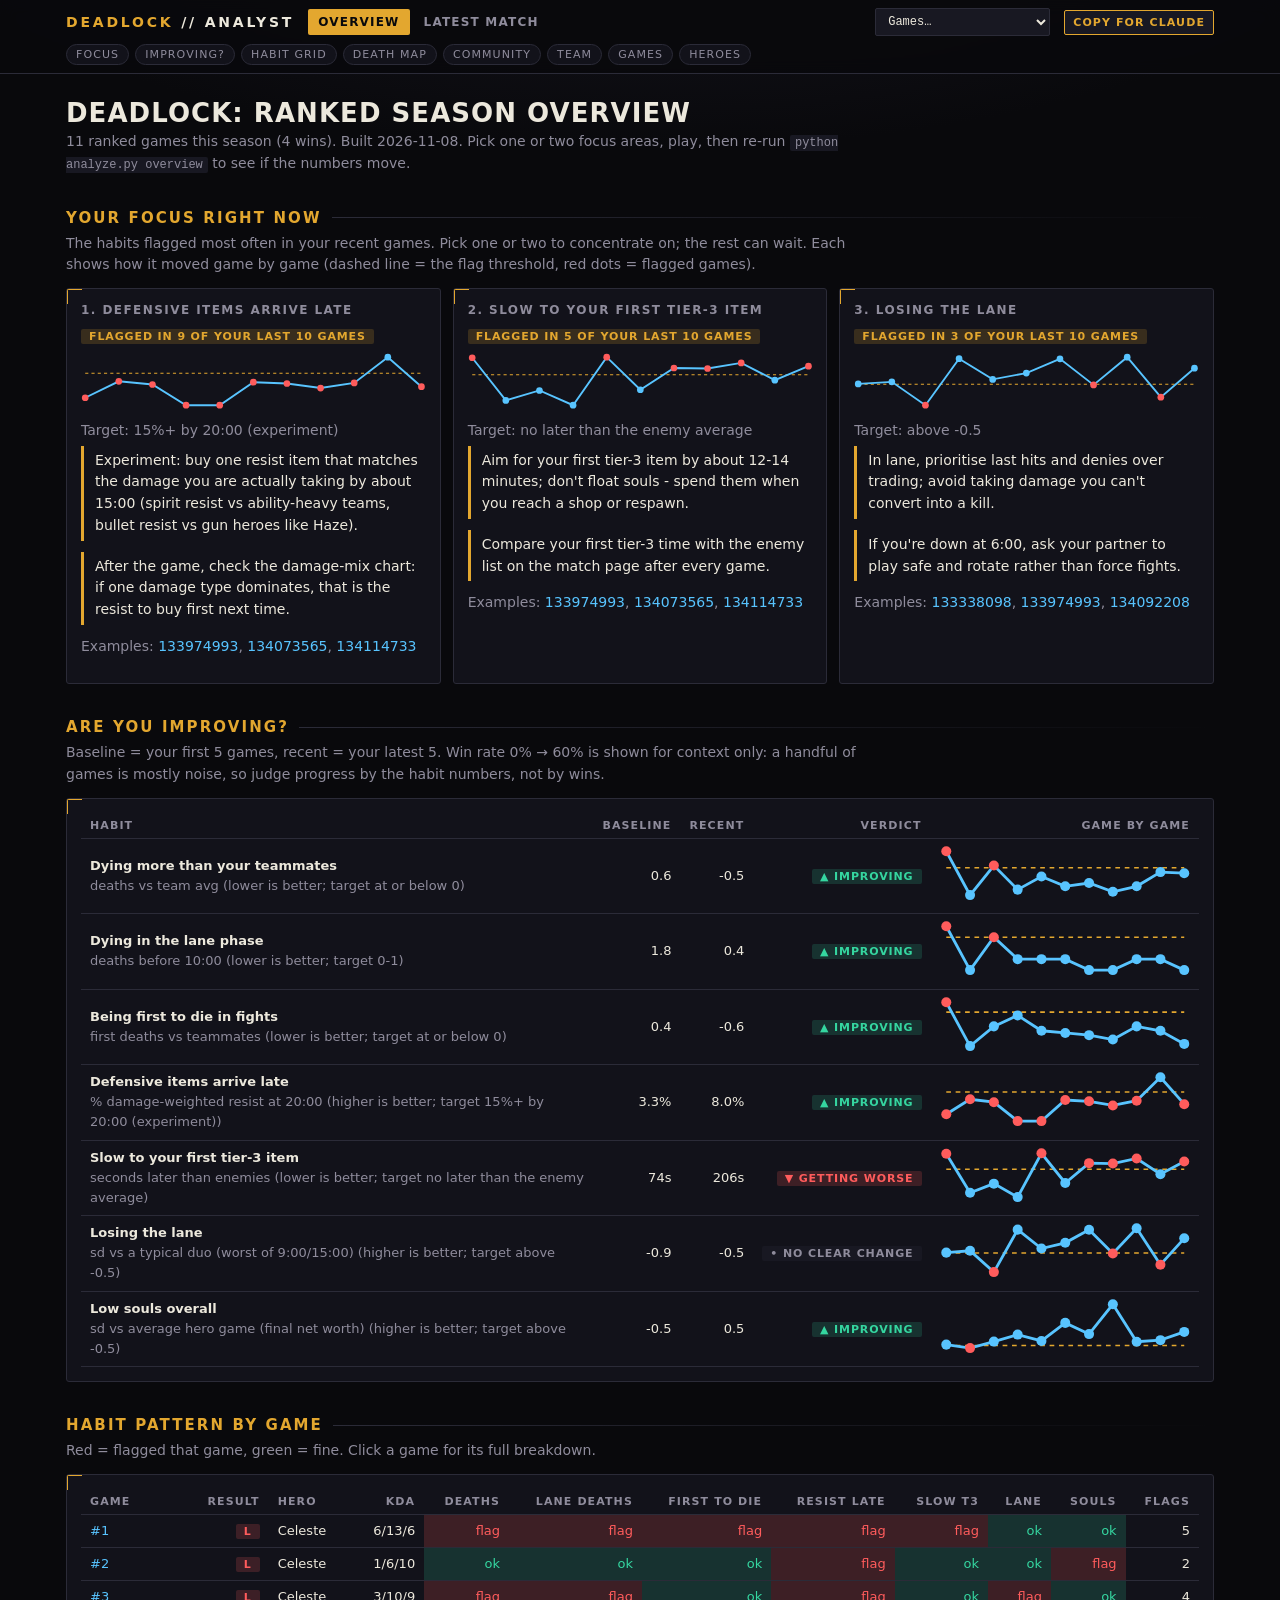
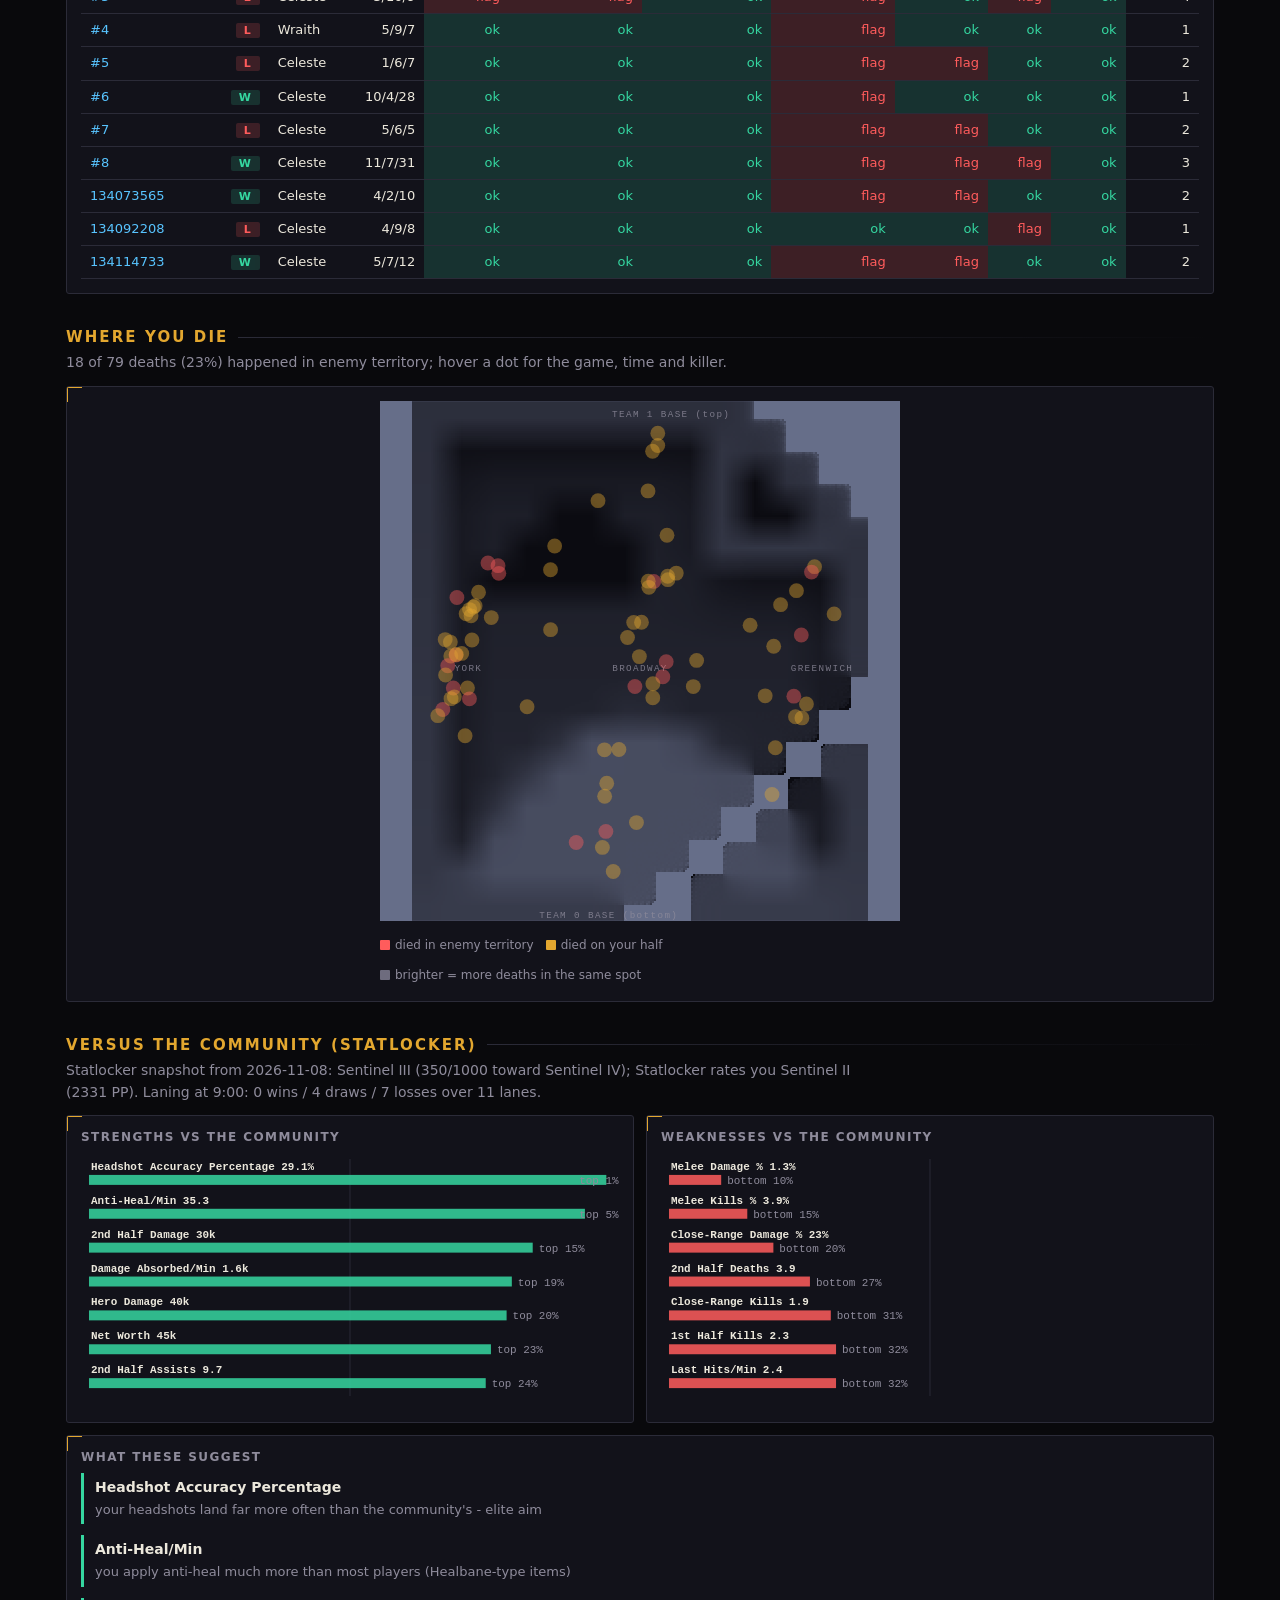
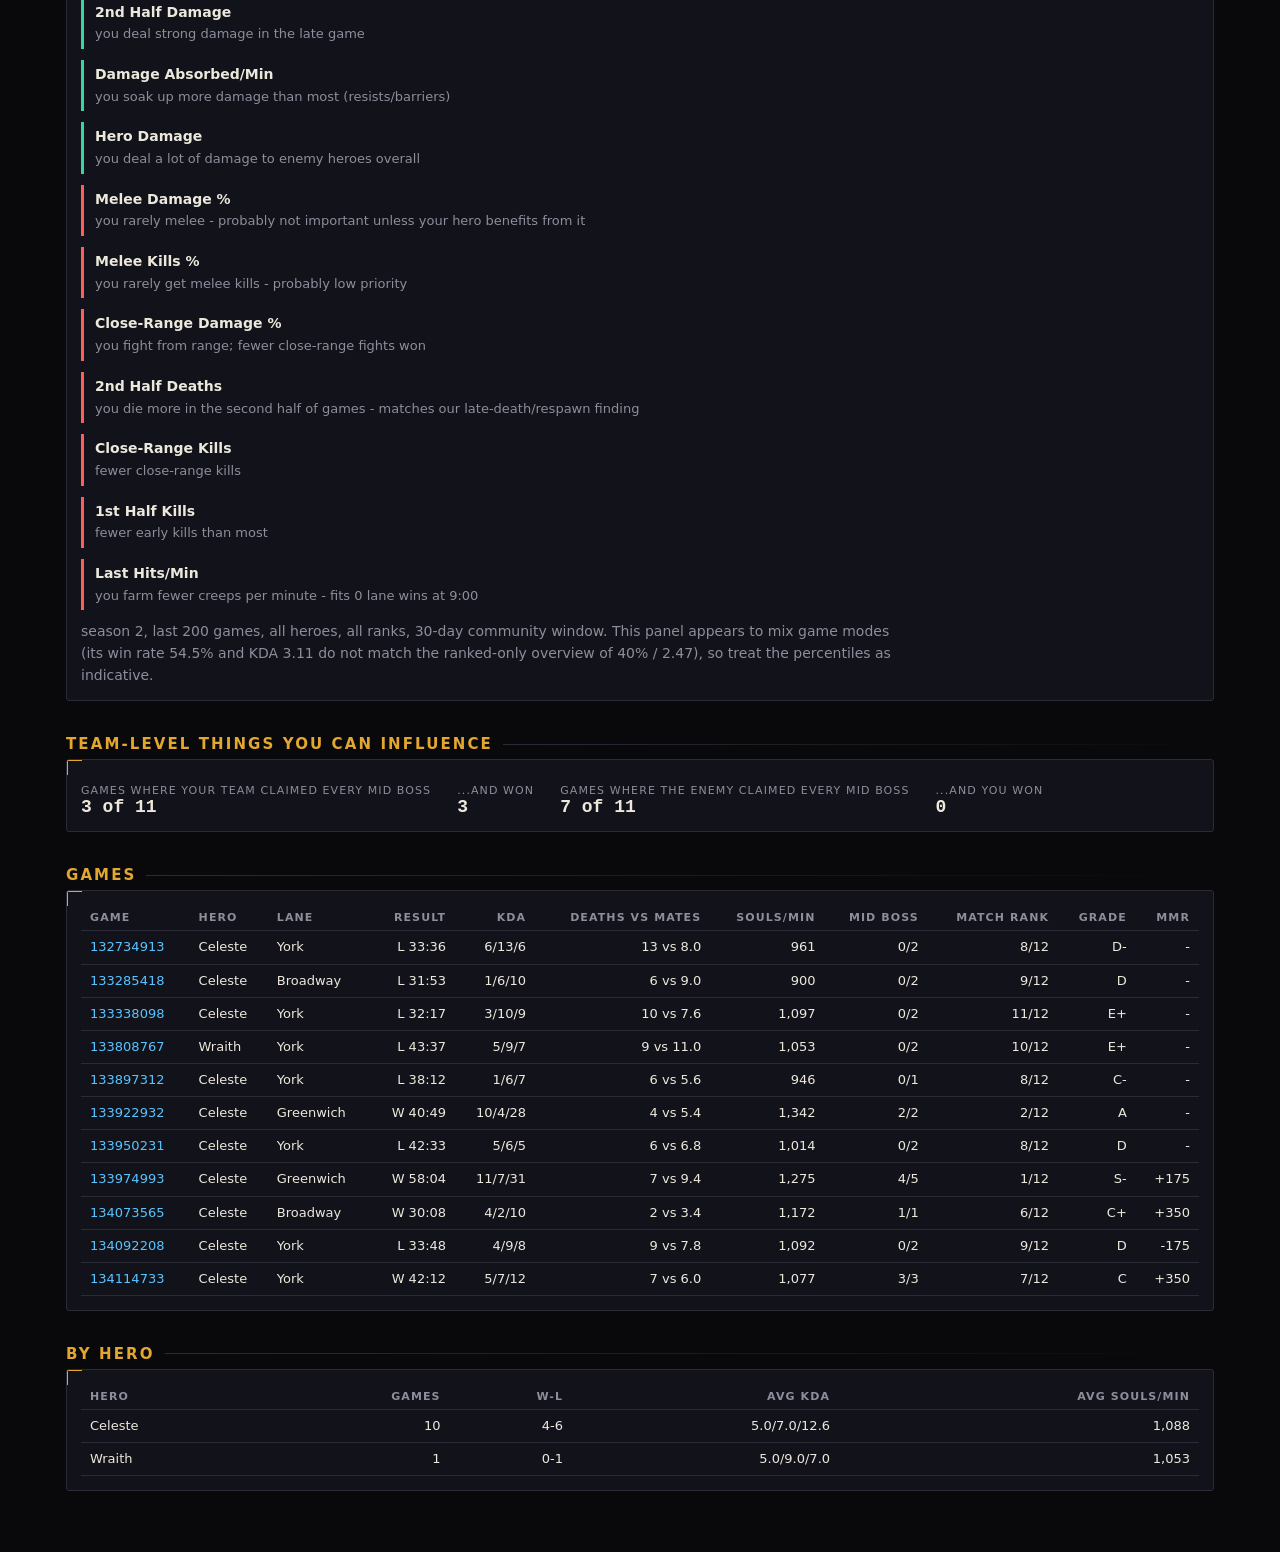
==== commit 686420c4: "Add Statlocker snapshot: community percentiles on the overview, grade/rank/MMR per game Hand-capture" ====
--- a/docs/index.html
+++ b/docs/index.html
@@ -6,7 +6,8 @@
 <h2 id="s-improve">Are you improving?</h2><p class="sub" id="trend-note"></p><div class="card" id="trend"></div>
 <h2 id="s-pattern">Habit pattern by game</h2><p class="sub">Red = flagged that game, green = fine. Click a game for its full breakdown.</p><div class="card" id="matrix"></div>
 <h2 id="s-map">Where you die</h2><p class="sub" id="seasonmap-note"></p><div class="card"><div class="mapwrap" id="c-seasonmap"></div></div>
+<h2 id="s-community">Versus the community (Statlocker)</h2><div id="community"></div>
 <h2 id="s-team">Team-level things you can influence</h2><div class="card" id="team"></div>
 <h2 id="s-games">Games</h2><div class="card" id="games"></div>
 <h2 id="s-heroes">By hero</h2><div class="card" id="heroes"></div>
-</main><script src="assets/lib.js"></script><script>window.ASSET_BASE="";const O={"games":[{"id":132734913,"calib":1,"win":false,"hero":"Celeste","lane":"York","dur":2016,"kda":[6,13,6],"kpi":{"deaths":13,"mate_deaths":8.0,"spm":961.2202380952381,"midboss_mine":0,"midboss_total":2},"habits":{"deaths":{"value":5.0,"flag":true},"early":{"value":4,"flag":true},"first":{"value":2.4,"flag":true},"resist":{"value":2.334022805621851,"flag":true},"t3":{"value":320.66666666666663,"flag":true},"lane":{"value":-0.9859635484149607,"flag":false},"souls":{"value":-0.7246945261695535,"flag":false}}},{"id":133285418,"calib":2,"win":false,"hero":"Celeste","lane":"Broadway","dur":1913,"kda":[1,6,10],"kpi":{"deaths":6,"mate_deaths":9.0,"spm":900.2509147935181,"midboss_mine":0,"midboss_total":2},"habits":{"deaths":{"value":-3.0,"flag":false},"early":{"value":0,"flag":false},"first":{"value":-1.6,"flag":false},"resist":{"value":7.479812828688559,"flag":true},"t3":{"value":-110.0,"flag":false},"lane":{"value":-0.9002889465693716,"flag":false},"souls":{"value":-1.0226713318264629,"flag":true}}},{"id":133338098,"calib":3,"win":false,"hero":"Celeste","lane":"York","dur":1937,"kda":[3,10,9],"kpi":{"deaths":10,"mate_deaths":7.6,"spm":1097.2225090345896,"midboss_mine":0,"midboss_total":2},"habits":{"deaths":{"value":2.4000000000000004,"flag":true},"early":{"value":3,"flag":true},"first":{"value":0.19999999999999996,"flag":false},"resist":{"value":6.494946315531774,"flag":true},"t3":{"value":-9.333333333333371,"flag":false},"lane":{"value":-1.884076939257251,"flag":true},"souls":{"value":-0.4656022841890745,"flag":false}}},{"id":133808767,"calib":4,"win":false,"hero":"Wraith","lane":"York","dur":2617,"kda":[5,9,7],"kpi":{"deaths":9,"mate_deaths":11.0,"spm":1053.4275888421857,"midboss_mine":0,"midboss_total":2},"habits":{"deaths":{"value":-2.0,"flag":false},"early":{"value":1,"flag":false},"first":{"value":1.2000000000000002,"flag":false},"resist":{"value":0.0,"flag":true},"t3":{"value":-158.0,"flag":false},"lane":{"value":0.07514656244448392,"flag":false},"souls":{"value":0.13486222542851448,"flag":false}}},{"id":133897312,"calib":5,"win":false,"hero":"Celeste","lane":"York","dur":2292,"kda":[1,6,7],"kpi":{"deaths":6,"mate_deaths":5.6,"spm":945.7853403141361,"midboss_mine":0,"midboss_total":1},"habits":{"deaths":{"value":0.40000000000000036,"flag":false},"early":{"value":1,"flag":false},"first":{"value":-0.19999999999999996,"flag":false},"resist":{"value":0.0,"flag":true},"t3":{"value":326.5,"flag":true},"lane":{"value":-0.7963634793124298,"flag":false},"souls":{"value":-0.40781435053774845,"flag":false}}},{"id":133922932,"calib":6,"win":true,"hero":"Celeste","lane":"Greenwich","dur":2449,"kda":[10,4,28],"kpi":{"deaths":4,"mate_deaths":5.4,"spm":1342.3193140057165,"midboss_mine":2,"midboss_total":2},"habits":{"deaths":{"value":-1.4000000000000004,"flag":false},"early":{"value":1,"flag":false},"first":{"value":-0.3999999999999999,"flag":false},"resist":{"value":7.2200290878869735,"flag":true},"t3":{"value":-1.8333333333333712,"flag":false},"lane":{"value":-0.5325979655779218,"flag":false},"souls":{"value":1.138862697188919,"flag":false}}},{"id":133950231,"calib":7,"win":false,"hero":"Celeste","lane":"York","dur":2553,"kda":[5,6,5],"kpi":{"deaths":6,"mate_deaths":6.8,"spm":1014.4300822561693,"midboss_mine":0,"midboss_total":2},"habits":{"deaths":{"value":-0.7999999999999998,"flag":false},"early":{"value":0,"flag":false},"first":{"value":-0.6000000000000001,"flag":false},"resist":{"value":6.793337566551068,"flag":true},"t3":{"value":217.33333333333337,"flag":true},"lane":{"value":0.06785004750799,"flag":false},"souls":{"value":0.17628319978304346,"flag":false}}},{"id":133974993,"calib":8,"win":true,"hero":"Celeste","lane":"Greenwich","dur":3484,"kda":[11,7,31],"kpi":{"deaths":7,"mate_deaths":9.4,"spm":1274.7244546498277,"midboss_mine":4,"midboss_total":5},"habits":{"deaths":{"value":-2.4000000000000004,"flag":false},"early":{"value":0,"flag":false},"first":{"value":-1.0,"flag":false},"resist":{"value":5.380388610266108,"flag":true},"t3":{"value":212.5,"flag":true},"lane":{"value":-1.029509510453249,"flag":true},"souls":{"value":2.7344563602015013,"flag":false}}},{"id":134073565,"calib":0,"win":true,"hero":"Celeste","lane":"Broadway","dur":1808,"kda":[4,2,10],"kpi":{"deaths":2,"mate_deaths":3.4,"spm":1172.1238938053098,"midboss_mine":1,"midboss_total":1},"habits":{"deaths":{"value":-1.4,"flag":false},"early":{"value":1,"flag":false},"first":{"value":0.19999999999999996,"flag":false},"resist":{"value":6.983652439412252,"flag":true},"t3":{"value":269.0,"flag":true},"lane":{"value":0.13844948332435475,"flag":false},"souls":{"value":-0.4740590549673174,"flag":false}}},{"id":134092208,"calib":0,"win":false,"hero":"Celeste","lane":"York","dur":2028,"kda":[4,9,8],"kpi":{"deaths":9,"mate_deaths":7.8,"spm":1091.923076923077,"midboss_mine":0,"midboss_total":2},"habits":{"deaths":{"value":1.2000000000000002,"flag":false},"early":{"value":1,"flag":false},"first":{"value":-0.20000000000000018,"flag":false},"resist":{"value":15.045116111710813,"flag":false},"t3":{"value":94.83333333333337,"flag":false},"lane":{"value":-1.5442540958702409,"flag":true},"souls":{"value":-0.34248165079995085,"flag":false}}},{"id":134114733,"calib":0,"win":true,"hero":"Celeste","lane":"York","dur":2532,"kda":[5,7,12],"kpi":{"deaths":7,"mate_deaths":6.0,"spm":1077.2985781990521,"midboss_mine":3,"midboss_total":3},"habits":{"deaths":{"value":1.0,"flag":false},"early":{"value":0,"flag":false},"first":{"value":-1.4,"flag":false},"resist":{"value":5.805276742185259,"flag":true},"t3":{"value":235.83333333333337,"flag":true},"lane":{"value":-0.3260343785091129,"flag":false},"souls":{"value":0.36680927084580855,"flag":false}}}],"ov":{"focus":[{"id":"resist","title":"Defensive items arrive late","flagged":9,"of":10,"mean_sev":0.7871395156608667,"values":[7.479812828688559,6.494946315531774,0.0,0.0,7.2200290878869735,6.793337566551068,5.380388610266108,6.983652439412252,15.045116111710813,5.805276742185259],"advice":["Experiment: buy one resist item that matches the damage you are actually taking by about 15:00 (spirit resist vs ability-heavy teams, bullet resist vs gun heroes like Haze).","After the game, check the damage-mix chart: if one damage type dominates, that is the resist to buy first next time.","Measure it: this habit's number is the damage-weighted resist you own at 20:00 - it should climb if the experiment works."],"target":"15%+ by 20:00 (experiment)","unit":"% damage-weighted resist at 20:00","examples":[{"id":133974993,"evidence":"54% of damage taken was ability/other, 35% bullet; at 20:00 you owned 10% spirit and 0% bullet resist (damage-weighted 5.4%); first resist item Greater Expansion at 19:22; top damage dealer Vindicta was 65% bullet and you owned 0% bullet resist"},{"id":134073565,"evidence":"70% of damage taken was ability/other, 28% bullet; at 20:00 you owned 10% spirit and 0% bullet resist (damage-weighted 7.0%); first resist item Greater Expansion at 18:31"},{"id":134114733,"evidence":"58% of damage taken was ability/other, 26% bullet; at 20:00 you owned 10% spirit and 0% bullet resist (damage-weighted 5.8%); first resist item Greater Expansion at 17:38"}]},{"id":"t3","title":"Slow to your first tier-3 item","flagged":5,"of":10,"mean_sev":1.6815555555555555,"values":[-110.0,-9.333333333333371,-158.0,326.5,-1.8333333333333712,217.33333333333337,212.5,269.0,94.83333333333337,235.83333333333337],"advice":["Aim for your first tier-3 item by about 12-14 minutes; don't float souls - spend them when you reach a shop or respawn.","Compare your first tier-3 time with the enemy list on the match page after every game."],"target":"no later than the enemy average","unit":"seconds later than enemies","examples":[{"id":133974993,"evidence":"first tier-3 item at 15:54 (Torment Pulse), +3.5 min vs the enemy team's average"},{"id":134073565,"evidence":"first tier-3 item at 18:30 (Torment Pulse), +4.5 min vs the enemy team's average"},{"id":134114733,"evidence":"first tier-3 item at 17:37 (Torment Pulse), +3.9 min vs the enemy team's average"}]},{"id":"lane","title":"Losing the lane","flagged":3,"of":10,"mean_sev":1.4859468485269136,"values":[-0.9002889465693716,-1.884076939257251,0.07514656244448392,-0.7963634793124298,-0.5325979655779218,0.06785004750799,-1.029509510453249,0.13844948332435475,-1.5442540958702409,-0.3260343785091129],"advice":["In lane, prioritise last hits and denies over trading; avoid taking damage you can't convert into a kill.","If you're down at 6:00, ask your partner to play safe and rotate rather than force fights."],"target":"above -0.5","unit":"sd vs a typical duo (worst of 9:00/15:00)","examples":[{"id":133338098,"evidence":"9:00: -3,652 souls vs a typical Celeste duo (-1.6 sd); 15:00: -8,061 souls vs a typical Celeste duo (-1.9 sd)"},{"id":133974993,"evidence":"9:00: -921 souls vs a typical Celeste duo (-0.4 sd); 15:00: -4,368 souls vs a typical Celeste duo (-1.0 sd)"},{"id":134092208,"evidence":"9:00: -3,009 souls vs a typical Celeste duo (-1.3 sd); 15:00: -6,607 souls vs a typical Celeste duo (-1.5 sd)"}]},{"id":"souls","title":"Low souls overall","flagged":1,"of":10,"mean_sev":1.2783391647830784,"values":[-1.0226713318264629,-0.4656022841890745,0.13486222542851448,-0.40781435053774845,1.138862697188919,0.17628319978304346,2.7344563602015013,-0.4740590549673174,-0.34248165079995085,0.36680927084580855],"advice":["Fill dead time between fights with creeps or neutral camps; compare your 'souls by source' with your team on the match page.","Spend or bank souls deliberately - unspent souls don't help in fights."],"target":"above -0.5","unit":"sd vs average hero game (final net worth)","examples":[{"id":133285418,"evidence":"net worth 28,703 at the end = -1.0 sd vs the average Celeste game; 900 souls/min"}]},{"id":"deaths","title":"Dying more than your teammates","flagged":1,"of":10,"mean_sev":1.2000000000000002,"values":[-3.0,2.4000000000000004,-2.0,0.40000000000000036,-1.4000000000000004,-0.7999999999999998,-2.4000000000000004,-1.4,1.2000000000000002,1.0],"advice":["Before every fight, find your nearest ally: if nobody is within reach, don't take the fight.","When your team is behind, switch to safe farming and holding space; each late death costs 60-90 seconds of respawn.","After the game, look at which deaths came at full HP with no ally near - those are the avoidable ones."],"target":"at or below 0","unit":"deaths vs team avg","examples":[{"id":133338098,"evidence":"10 deaths vs 7.6 teammate average; 18% of the game spent dead (teammates 13%); deaths after 25:00 alone cost 140s of respawn"}]},{"id":"early","title":"Dying in the lane phase","flagged":1,"of":10,"mean_sev":1.0,"values":[0,3,1,1,1,0,0,1,1,0],"advice":["Before 10:00 only trade when your lane partner is near; back off at about 50% HP instead of chasing a kill.","Note which enemy kills you early and play around their burst (stay out of their range when their abilities are ready)."],"target":"0-1","unit":"deaths before 10:00","examples":[{"id":133338098,"evidence":"3 deaths before 10:00 (1:28, 2:12, 4:56); Graves killed you 2x"}]}],"trends":[{"id":"deaths","title":"Dying more than your teammates","unit":"deaths vs team avg","better":"lower","target":"at or below 0","series":[5.0,-3.0,2.4000000000000004,-2.0,0.40000000000000036,-1.4000000000000004,-0.7999999999999998,-2.4000000000000004,-1.4,1.2000000000000002,1.0],"baseline":0.5600000000000002,"recent":-0.48,"delta":-1.04,"verdict":"improving","tentative":false},{"id":"early","title":"Dying in the lane phase","unit":"deaths before 10:00","better":"lower","target":"0-1","series":[4,0,3,1,1,1,0,0,1,1,0],"baseline":1.8,"recent":0.4,"delta":-1.4,"verdict":"improving","tentative":false},{"id":"first","title":"Being first to die in fights","unit":"first deaths vs teammates","better":"lower","target":"at or below 0","series":[2.4,-1.6,0.19999999999999996,1.2000000000000002,-0.19999999999999996,-0.3999999999999999,-0.6000000000000001,-1.0,0.19999999999999996,-0.20000000000000018,-1.4],"baseline":0.4,"recent":-0.6,"delta":-1.0,"verdict":"improving","tentative":false},{"id":"resist","title":"Defensive items arrive late","unit":"% damage-weighted resist at 20:00","better":"higher","target":"15%+ by 20:00 (experiment)","series":[2.334022805621851,7.479812828688559,6.494946315531774,0.0,0.0,7.2200290878869735,6.793337566551068,5.380388610266108,6.983652439412252,15.045116111710813,5.805276742185259],"baseline":3.261756389968437,"recent":8.0015542940251,"delta":4.739797904056663,"verdict":"improving","tentative":false},{"id":"t3","title":"Slow to your first tier-3 item","unit":"seconds later than enemies","better":"lower","target":"no later than the enemy average","series":[320.66666666666663,-110.0,-9.333333333333371,-158.0,326.5,-1.8333333333333712,217.33333333333337,212.5,269.0,94.83333333333337,235.83333333333337],"baseline":73.96666666666665,"recent":205.9,"delta":131.93333333333334,"verdict":"getting worse","tentative":false},{"id":"lane","title":"Losing the lane","unit":"sd vs a typical duo (worst of 9:00/15:00)","better":"higher","target":"above -0.5","series":[-0.9859635484149607,-0.9002889465693716,-1.884076939257251,0.07514656244448392,-0.7963634793124298,-0.5325979655779218,0.06785004750799,-1.029509510453249,0.13844948332435475,-1.5442540958702409,-0.3260343785091129],"baseline":-0.8983092702219059,"recent":-0.5386996908000516,"delta":0.35960957942185423,"verdict":"no clear change","tentative":false},{"id":"souls","title":"Low souls overall","unit":"sd vs average hero game (final net worth)","better":"higher","target":"above -0.5","series":[-0.7246945261695535,-1.0226713318264629,-0.4656022841890745,0.13486222542851448,-0.40781435053774845,1.138862697188919,0.17628319978304346,2.7344563602015013,-0.4740590549673174,-0.34248165079995085,0.36680927084580855],"baseline":-0.497184053458865,"recent":0.492201625012617,"delta":0.9893856784714821,"verdict":"improving","tentative":false}],"outcome":{"wins":4,"n":11,"baseline_wr":0.0,"recent_wr":0.6,"b":5},"need":0},"rules":{"deaths":{"op":">=","v":2.0},"early":{"op":">=","v":3},"first":{"op":">=","v":1.5},"resist":{"op":"<=","v":10},"t3":{"op":">=","v":150},"lane":{"op":"<=","v":-1.0},"souls":{"op":"<=","v":-0.8}},"built":"2026-11-08","deaths":[{"x":-7048,"y":2127,"t":199,"side":"own","killer":"Apollo","game":132734913},{"x":-8057,"y":884,"t":239,"side":"own","killer":"Apollo","game":132734913},{"x":-6888,"y":2234,"t":363,"side":"own","killer":"Apollo","game":132734913},{"x":-7823,"y":205,"t":561,"side":"own","killer":"Haze","game":132734913},{"x":-211,"y":-1056,"t":837,"side":"enemy","killer":"Apollo","game":132734913},{"x":-7720,"y":-1118,"t":968,"side":"enemy","killer":"Haze","game":132734913},{"x":-8153,"y":-2006,"t":1103,"side":"enemy","killer":"Haze","game":132734913},{"x":6470,"y":2908,"t":1185,"side":"own","killer":"Haze","game":132734913},{"x":2342,"y":24,"t":1254,"side":"own","killer":"Viscous","game":132734913},{"x":1501,"y":3634,"t":1350,"side":"own","killer":"Haze","game":132734913},{"x":-26,"y":181,"t":1701,"side":"own","killer":"McGinnis","game":132734913},{"x":-1736,"y":6631,"t":1844,"side":"own","killer":"McGinnis","game":132734913},{"x":520,"y":8676,"t":2008,"side":"own","killer":"Seven","game":132734913},{"x":5598,"y":-3588,"t":671,"side":"own","killer":"Nurse Harrow","game":133285418},{"x":5459,"y":-5519,"t":762,"side":"own","killer":"Seven","game":133285418},{"x":-5838,"y":3624,"t":937,"side":"enemy","killer":"McGinnis","game":133285418},{"x":-4671,"y":-1894,"t":1203,"side":"own","killer":"Apollo","game":133285418},{"x":-146,"y":-6682,"t":1773,"side":"own","killer":"Dynamo","game":133285418},{"x":-1376,"y":-5053,"t":1889,"side":"own","killer":"Apollo","game":133285418},{"x":-7678,"y":-1483,"t":88,"side":"own","killer":"Graves","game":133338098},{"x":-7135,"y":-1116,"t":132,"side":"own","killer":"Graves","game":133338098},{"x":-8362,"y":-2261,"t":296,"side":"own","killer":"Wraith","game":133338098},{"x":-7609,"y":247,"t":745,"side":"enemy","killer":"Drifter","game":133338098},{"x":5177,"y":-1442,"t":952,"side":"own","killer":"Drifter","game":133338098},{"x":-7571,"y":2627,"t":1162,"side":"enemy","killer":"Infernus","game":133338098},{"x":2204,"y":-1057,"t":1239,"side":"own","killer":"Paradox","game":133338098},{"x":-872,"y":-3659,"t":1365,"side":"own","killer":"Wraith","game":133338098},{"x":-1462,"y":-5595,"t":1736,"side":"own","killer":"Graves","game":133338098},{"x":-1555,"y":-7709,"t":1904,"side":"own","killer":"Wraith","game":133338098},{"x":-7191,"y":1955,"t":511,"side":"own","killer":"Mo & Krill","game":133808767},{"x":-6819,"y":2283,"t":628,"side":"own","killer":"Vindicta","game":133808767},{"x":7220,"y":3901,"t":932,"side":"own","killer":"Mo & Krill","game":133808767},{"x":-7950,"y":-196,"t":1632,"side":"enemy","killer":"Victor","game":133808767},{"x":5814,"y":2329,"t":1854,"side":"own","killer":"Vindicta","game":133808767},{"x":-261,"y":1596,"t":2082,"side":"own","killer":"Lash","game":133808767},{"x":1152,"y":3364,"t":2238,"side":"own","killer":"Violet","game":133808767},{"x":734,"y":8911,"t":2374,"side":"own","killer":"Lash","game":133808767},{"x":331,"y":7033,"t":2606,"side":"own","killer":"Baba","game":133808767},{"x":-7815,"y":-1556,"t":288,"side":"own","killer":"Grey Talon","game":133897312},{"x":-8040,"y":-581,"t":1226,"side":"own","killer":"Victor","game":133897312},{"x":-7233,"y":-3091,"t":1633,"side":"own","killer":"Lady Geist","game":133897312},{"x":-5871,"y":3944,"t":1762,"side":"enemy","killer":"Graves","game":133897312},{"x":-6287,"y":4054,"t":1918,"side":"enemy","killer":"Grey Talon","game":133897312},{"x":-1107,"y":-8703,"t":2227,"side":"own","killer":"Sinclair","game":133897312},{"x":8027,"y":1948,"t":423,"side":"own","killer":"Victor","game":133922932},{"x":6362,"y":-1455,"t":731,"side":"enemy","killer":"Victor","game":133922932},{"x":-2639,"y":-7507,"t":1880,"side":"enemy","killer":"Kelvin","game":133922932},{"x":1116,"y":5201,"t":2255,"side":"own","killer":"Infernus","game":133922932},{"x":-3697,"y":1296,"t":1372,"side":"own","killer":"Haze","game":133950231},{"x":-7843,"y":783,"t":1634,"side":"own","killer":"Victor","game":133950231},{"x":945,"y":-651,"t":1798,"side":"enemy","killer":"Grey Talon","game":133950231},{"x":-6677,"y":2846,"t":1949,"side":"own","killer":"Victor","game":133950231},{"x":-3529,"y":4756,"t":2128,"side":"own","killer":"Haze","game":133950231},{"x":-517,"y":972,"t":2479,"side":"own","killer":"Solomon","game":133950231},{"x":6670,"y":1075,"t":675,"side":"enemy","killer":"Bebop","game":133974993},{"x":6696,"y":-2353,"t":791,"side":"own","killer":"Bebop","game":133974993},{"x":6883,"y":-1779,"t":932,"side":"own","killer":"Dynamo","game":133974993},{"x":6432,"y":-2304,"t":1152,"side":"own","killer":"Abrams","game":133974993},{"x":7091,"y":3677,"t":1676,"side":"enemy","killer":"Dynamo","game":133974993},{"x":570,"y":3291,"t":2384,"side":"enemy","killer":"Abrams","game":133974993},{"x":-1469,"y":-3675,"t":2629,"side":"own","killer":"Dynamo","game":133974993},{"x":533,"y":-941,"t":565,"side":"own","killer":"Holliday","game":134073565},{"x":529,"y":-1519,"t":1081,"side":"own","killer":"Graves","game":134073565},{"x":-6987,"y":1868,"t":382,"side":"own","killer":"Drifter","game":134092208},{"x":-7372,"y":314,"t":696,"side":"own","killer":"Victor","game":134092208},{"x":-7597,"y":268,"t":823,"side":"own","killer":"Victor","game":134092208},{"x":1145,"y":3505,"t":907,"side":"own","killer":"Drifter","game":134092208},{"x":367,"y":3046,"t":1136,"side":"own","killer":"Holliday","game":134092208},{"x":61,"y":1601,"t":1321,"side":"own","killer":"Victor","game":134092208},{"x":-7053,"y":-1565,"t":1543,"side":"enemy","killer":"Victor","game":134092208},{"x":-3700,"y":3775,"t":1790,"side":"own","killer":"Haze","game":134092208},{"x":736,"y":9418,"t":2010,"side":"own","killer":"Mo & Krill","game":134092208},{"x":-6150,"y":1795,"t":737,"side":"own","killer":"Seven","game":134114733},{"x":-6949,"y":869,"t":1026,"side":"own","killer":"Graves","game":134114733},{"x":5529,"y":610,"t":1820,"side":"own","killer":"Abrams","game":134114733},{"x":1084,"y":-28,"t":1934,"side":"enemy","killer":"Graves","game":134114733},{"x":4554,"y":1480,"t":2121,"side":"own","killer":"Haze","game":134114733},{"x":341,"y":3302,"t":2293,"side":"own","killer":"Abrams","game":134114733},{"x":-1411,"y":-7047,"t":2475,"side":"enemy","killer":"Graves","game":134114733}]};renderNav({page:'overview',current:0,games:[{"id":132734913,"label":"#1","win":false,"hero":"Celeste"},{"id":133285418,"label":"#2","win":false,"hero":"Celeste"},{"id":133338098,"label":"#3","win":false,"hero":"Celeste"},{"id":133808767,"label":"#4","win":false,"hero":"Wraith"},{"id":133897312,"label":"#5","win":false,"hero":"Celeste"},{"id":133922932,"label":"#6","win":true,"hero":"Celeste"},{"id":133950231,"label":"#7","win":false,"hero":"Celeste"},{"id":133974993,"label":"#8","win":true,"hero":"Celeste"},{"id":134073565,"label":"11-09","win":true,"hero":"Celeste"},{"id":134092208,"label":"11-09","win":false,"hero":"Celeste"},{"id":134114733,"label":"11-09","win":true,"hero":"Celeste"}],chips:[["s-focus","Focus"],["s-improve","Improving?"],["s-pattern","Habit grid"],["s-map","Death map"],["s-team","Team"],["s-games","Games"],["s-heroes","Heroes"]],brief:"# Deadlock coaching request: season overview\n\nYou are my Deadlock coach. Use ONLY the data below (be honest about small sample sizes).\n1. Pick the 2-3 most valuable things for me to practise, ordered by impact.\n2. For each, give one concrete in-game adjustment I can apply next game, and how I'll measure it from this data.\n3. Point out any pattern across games that the tool did not flag.\n4. Tell me what to ignore for now. Keep it short and practical.\n\n## Me\nRanked season so far: 11 games, 4 win(s), 7 loss(es). Heroes: Celeste x10, Wraith x1. Low rank; main is Celeste.\n\n## Focus areas (flagged most often in recent games)\n- **Defensive items arrive late**: flagged in 9 of the last 10 games. Measure: % damage-weighted resist at 20:00 (target 15%+ by 20:00 (experiment)).\n  - game 133974993: 54% of damage taken was ability/other, 35% bullet; at 20:00 you owned 10% spirit and 0% bullet resist (damage-weighted 5.4%); first resist item Greater Expansion at 19:22; top damage dealer Vindicta was 65% bullet and you owned 0% bullet resist\n  - game 134073565: 70% of damage taken was ability/other, 28% bullet; at 20:00 you owned 10% spirit and 0% bullet resist (damage-weighted 7.0%); first resist item Greater Expansion at 18:31\n  - game 134114733: 58% of damage taken was ability/other, 26% bullet; at 20:00 you owned 10% spirit and 0% bullet resist (damage-weighted 5.8%); first resist item Greater Expansion at 17:38\n- **Slow to your first tier-3 item**: flagged in 5 of the last 10 games. Measure: seconds later than enemies (target no later than the enemy average).\n  - game 133974993: first tier-3 item at 15:54 (Torment Pulse), +3.5 min vs the enemy team's average\n  - game 134073565: first tier-3 item at 18:30 (Torment Pulse), +4.5 min vs the enemy team's average\n  - game 134114733: first tier-3 item at 17:37 (Torment Pulse), +3.9 min vs the enemy team's average\n- **Losing the lane**: flagged in 3 of the last 10 games. Measure: sd vs a typical duo (worst of 9:00/15:00) (target above -0.5).\n  - game 133338098: 9:00: -3,652 souls vs a typical Celeste duo (-1.6 sd); 15:00: -8,061 souls vs a typical Celeste duo (-1.9 sd)\n  - game 133974993: 9:00: -921 souls vs a typical Celeste duo (-0.4 sd); 15:00: -4,368 souls vs a typical Celeste duo (-1.0 sd)\n  - game 134092208: 9:00: -3,009 souls vs a typical Celeste duo (-1.3 sd); 15:00: -6,607 souls vs a typical Celeste duo (-1.5 sd)\n\n## Are the habits improving? (baseline = first games, recent = latest games)\n| habit | baseline | recent | verdict |\n|---|---|---|---|\n| Dying more than your teammates (deaths vs team avg) | 0.6 | -0.5 | improving |\n| Dying in the lane phase (deaths before 10:00) | 1.8 | 0.4 | improving |\n| Being first to die in fights (first deaths vs teammates) | 0.4 | -0.6 | improving |\n| Defensive items arrive late (% damage-weighted resist at 20:00) | 3.3 | 8.0 | improving |\n| Slow to your first tier-3 item (seconds later than enemies) | 74.0 | 205.9 | getting worse |\n| Losing the lane (sd vs a typical duo (worst of 9:00/15:00)) | -0.9 | -0.5 | no clear change |\n| Low souls overall (sd vs average hero game (final net worth)) | -0.5 | 0.5 | improving |\n\n## Game by game\n| game | hero | result | KDA | deaths vs teammate avg | souls/min | mid boss | flagged habits |\n|---|---|---|---|---|---|---|---|\n| 132734913 | Celeste | L 33:36 | 6/13/6 | 13 vs 8.0 | 961 | 0/2 | Dying more than your teammates; Dying in the lane phase; Being first to die in fights; Defensive items arrive late; Slow to your first tier-3 item |\n| 133285418 | Celeste | L 31:53 | 1/6/10 | 6 vs 9.0 | 900 | 0/2 | Defensive items arrive late; Low souls overall |\n| 133338098 | Celeste | L 32:17 | 3/10/9 | 10 vs 7.6 | 1,097 | 0/2 | Dying more than your teammates; Dying in the lane phase; Defensive items arrive late; Losing the lane |\n| 133808767 | Wraith | L 43:37 | 5/9/7 | 9 vs 11.0 | 1,053 | 0/2 | Defensive items arrive late |\n| 133897312 | Celeste | L 38:12 | 1/6/7 | 6 vs 5.6 | 946 | 0/1 | Defensive items arrive late; Slow to your first tier-3 item |\n| 133922932 | Celeste | W 40:49 | 10/4/28 | 4 vs 5.4 | 1,342 | 2/2 | Defensive items arrive late |\n| 133950231 | Celeste | L 42:33 | 5/6/5 | 6 vs 6.8 | 1,014 | 0/2 | Defensive items arrive late; Slow to your first tier-3 item |\n| 133974993 | Celeste | W 58:04 | 11/7/31 | 7 vs 9.4 | 1,275 | 4/5 | Defensive items arrive late; Slow to your first tier-3 item; Losing the lane |\n| 134073565 | Celeste | W 30:08 | 4/2/10 | 2 vs 3.4 | 1,172 | 1/1 | Defensive items arrive late; Slow to your first tier-3 item |\n| 134092208 | Celeste | L 33:48 | 4/9/8 | 9 vs 7.8 | 1,092 | 0/2 | Losing the lane |\n| 134114733 | Celeste | W 42:12 | 5/7/12 | 7 vs 6.0 | 1,077 | 3/3 | Defensive items arrive late; Slow to your first tier-3 item |\n\n## Team-level\n- My team claimed every mid boss in 3 of 11 games; the enemy claimed every one in 7.\n- Deaths in enemy territory: 18 of 79.\n"});renderOverview(O);</script></body></html>+</main><script src="assets/lib.js"></script><script>window.ASSET_BASE="";const O={"games":[{"id":132734913,"calib":1,"win":false,"hero":"Celeste","lane":"York","dur":2016,"kda":[6,13,6],"kpi":{"deaths":13,"mate_deaths":8.0,"spm":961.2202380952381,"midboss_mine":0,"midboss_total":2},"habits":{"deaths":{"value":5.0,"flag":true},"early":{"value":4,"flag":true},"first":{"value":2.4,"flag":true},"resist":{"value":2.334022805621851,"flag":true},"t3":{"value":320.66666666666663,"flag":true},"lane":{"value":-0.9859635484149607,"flag":false},"souls":{"value":-0.7246945261695535,"flag":false}},"sl":{"mvp":8,"grade":"D-","mmr":null}},{"id":133285418,"calib":2,"win":false,"hero":"Celeste","lane":"Broadway","dur":1913,"kda":[1,6,10],"kpi":{"deaths":6,"mate_deaths":9.0,"spm":900.2509147935181,"midboss_mine":0,"midboss_total":2},"habits":{"deaths":{"value":-3.0,"flag":false},"early":{"value":0,"flag":false},"first":{"value":-1.6,"flag":false},"resist":{"value":7.479812828688559,"flag":true},"t3":{"value":-110.0,"flag":false},"lane":{"value":-0.9002889465693716,"flag":false},"souls":{"value":-1.0226713318264629,"flag":true}},"sl":{"mvp":9,"grade":"D","mmr":null}},{"id":133338098,"calib":3,"win":false,"hero":"Celeste","lane":"York","dur":1937,"kda":[3,10,9],"kpi":{"deaths":10,"mate_deaths":7.6,"spm":1097.2225090345896,"midboss_mine":0,"midboss_total":2},"habits":{"deaths":{"value":2.4000000000000004,"flag":true},"early":{"value":3,"flag":true},"first":{"value":0.19999999999999996,"flag":false},"resist":{"value":6.494946315531774,"flag":true},"t3":{"value":-9.333333333333371,"flag":false},"lane":{"value":-1.884076939257251,"flag":true},"souls":{"value":-0.4656022841890745,"flag":false}},"sl":{"mvp":11,"grade":"E+","mmr":null}},{"id":133808767,"calib":4,"win":false,"hero":"Wraith","lane":"York","dur":2617,"kda":[5,9,7],"kpi":{"deaths":9,"mate_deaths":11.0,"spm":1053.4275888421857,"midboss_mine":0,"midboss_total":2},"habits":{"deaths":{"value":-2.0,"flag":false},"early":{"value":1,"flag":false},"first":{"value":1.2000000000000002,"flag":false},"resist":{"value":0.0,"flag":true},"t3":{"value":-158.0,"flag":false},"lane":{"value":0.07514656244448392,"flag":false},"souls":{"value":0.13486222542851448,"flag":false}},"sl":{"mvp":10,"grade":"E+","mmr":null}},{"id":133897312,"calib":5,"win":false,"hero":"Celeste","lane":"York","dur":2292,"kda":[1,6,7],"kpi":{"deaths":6,"mate_deaths":5.6,"spm":945.7853403141361,"midboss_mine":0,"midboss_total":1},"habits":{"deaths":{"value":0.40000000000000036,"flag":false},"early":{"value":1,"flag":false},"first":{"value":-0.19999999999999996,"flag":false},"resist":{"value":0.0,"flag":true},"t3":{"value":326.5,"flag":true},"lane":{"value":-0.7963634793124298,"flag":false},"souls":{"value":-0.40781435053774845,"flag":false}},"sl":{"mvp":8,"grade":"C-","mmr":null}},{"id":133922932,"calib":6,"win":true,"hero":"Celeste","lane":"Greenwich","dur":2449,"kda":[10,4,28],"kpi":{"deaths":4,"mate_deaths":5.4,"spm":1342.3193140057165,"midboss_mine":2,"midboss_total":2},"habits":{"deaths":{"value":-1.4000000000000004,"flag":false},"early":{"value":1,"flag":false},"first":{"value":-0.3999999999999999,"flag":false},"resist":{"value":7.2200290878869735,"flag":true},"t3":{"value":-1.8333333333333712,"flag":false},"lane":{"value":-0.5325979655779218,"flag":false},"souls":{"value":1.138862697188919,"flag":false}},"sl":{"mvp":2,"grade":"A","mmr":null}},{"id":133950231,"calib":7,"win":false,"hero":"Celeste","lane":"York","dur":2553,"kda":[5,6,5],"kpi":{"deaths":6,"mate_deaths":6.8,"spm":1014.4300822561693,"midboss_mine":0,"midboss_total":2},"habits":{"deaths":{"value":-0.7999999999999998,"flag":false},"early":{"value":0,"flag":false},"first":{"value":-0.6000000000000001,"flag":false},"resist":{"value":6.793337566551068,"flag":true},"t3":{"value":217.33333333333337,"flag":true},"lane":{"value":0.06785004750799,"flag":false},"souls":{"value":0.17628319978304346,"flag":false}},"sl":{"mvp":8,"grade":"D","mmr":null}},{"id":133974993,"calib":8,"win":true,"hero":"Celeste","lane":"Greenwich","dur":3484,"kda":[11,7,31],"kpi":{"deaths":7,"mate_deaths":9.4,"spm":1274.7244546498277,"midboss_mine":4,"midboss_total":5},"habits":{"deaths":{"value":-2.4000000000000004,"flag":false},"early":{"value":0,"flag":false},"first":{"value":-1.0,"flag":false},"resist":{"value":5.380388610266108,"flag":true},"t3":{"value":212.5,"flag":true},"lane":{"value":-1.029509510453249,"flag":true},"souls":{"value":2.7344563602015013,"flag":false}},"sl":{"mvp":1,"grade":"S-","mmr":175}},{"id":134073565,"calib":0,"win":true,"hero":"Celeste","lane":"Broadway","dur":1808,"kda":[4,2,10],"kpi":{"deaths":2,"mate_deaths":3.4,"spm":1172.1238938053098,"midboss_mine":1,"midboss_total":1},"habits":{"deaths":{"value":-1.4,"flag":false},"early":{"value":1,"flag":false},"first":{"value":0.19999999999999996,"flag":false},"resist":{"value":6.983652439412252,"flag":true},"t3":{"value":269.0,"flag":true},"lane":{"value":0.13844948332435475,"flag":false},"souls":{"value":-0.4740590549673174,"flag":false}},"sl":{"mvp":6,"grade":"C+","mmr":350}},{"id":134092208,"calib":0,"win":false,"hero":"Celeste","lane":"York","dur":2028,"kda":[4,9,8],"kpi":{"deaths":9,"mate_deaths":7.8,"spm":1091.923076923077,"midboss_mine":0,"midboss_total":2},"habits":{"deaths":{"value":1.2000000000000002,"flag":false},"early":{"value":1,"flag":false},"first":{"value":-0.20000000000000018,"flag":false},"resist":{"value":15.045116111710813,"flag":false},"t3":{"value":94.83333333333337,"flag":false},"lane":{"value":-1.5442540958702409,"flag":true},"souls":{"value":-0.34248165079995085,"flag":false}},"sl":{"mvp":9,"grade":"D","mmr":-175}},{"id":134114733,"calib":0,"win":true,"hero":"Celeste","lane":"York","dur":2532,"kda":[5,7,12],"kpi":{"deaths":7,"mate_deaths":6.0,"spm":1077.2985781990521,"midboss_mine":3,"midboss_total":3},"habits":{"deaths":{"value":1.0,"flag":false},"early":{"value":0,"flag":false},"first":{"value":-1.4,"flag":false},"resist":{"value":5.805276742185259,"flag":true},"t3":{"value":235.83333333333337,"flag":true},"lane":{"value":-0.3260343785091129,"flag":false},"souls":{"value":0.36680927084580855,"flag":false}},"sl":{"mvp":7,"grade":"C","mmr":350}}],"ov":{"focus":[{"id":"resist","title":"Defensive items arrive late","flagged":9,"of":10,"mean_sev":0.7871395156608667,"values":[7.479812828688559,6.494946315531774,0.0,0.0,7.2200290878869735,6.793337566551068,5.380388610266108,6.983652439412252,15.045116111710813,5.805276742185259],"advice":["Experiment: buy one resist item that matches the damage you are actually taking by about 15:00 (spirit resist vs ability-heavy teams, bullet resist vs gun heroes like Haze).","After the game, check the damage-mix chart: if one damage type dominates, that is the resist to buy first next time.","Measure it: this habit's number is the damage-weighted resist you own at 20:00 - it should climb if the experiment works."],"target":"15%+ by 20:00 (experiment)","unit":"% damage-weighted resist at 20:00","examples":[{"id":133974993,"evidence":"54% of damage taken was ability/other, 35% bullet; at 20:00 you owned 10% spirit and 0% bullet resist (damage-weighted 5.4%); first resist item Greater Expansion at 19:22; top damage dealer Vindicta was 65% bullet and you owned 0% bullet resist"},{"id":134073565,"evidence":"70% of damage taken was ability/other, 28% bullet; at 20:00 you owned 10% spirit and 0% bullet resist (damage-weighted 7.0%); first resist item Greater Expansion at 18:31"},{"id":134114733,"evidence":"58% of damage taken was ability/other, 26% bullet; at 20:00 you owned 10% spirit and 0% bullet resist (damage-weighted 5.8%); first resist item Greater Expansion at 17:38"}]},{"id":"t3","title":"Slow to your first tier-3 item","flagged":5,"of":10,"mean_sev":1.6815555555555555,"values":[-110.0,-9.333333333333371,-158.0,326.5,-1.8333333333333712,217.33333333333337,212.5,269.0,94.83333333333337,235.83333333333337],"advice":["Aim for your first tier-3 item by about 12-14 minutes; don't float souls - spend them when you reach a shop or respawn.","Compare your first tier-3 time with the enemy list on the match page after every game."],"target":"no later than the enemy average","unit":"seconds later than enemies","examples":[{"id":133974993,"evidence":"first tier-3 item at 15:54 (Torment Pulse), +3.5 min vs the enemy team's average"},{"id":134073565,"evidence":"first tier-3 item at 18:30 (Torment Pulse), +4.5 min vs the enemy team's average"},{"id":134114733,"evidence":"first tier-3 item at 17:37 (Torment Pulse), +3.9 min vs the enemy team's average"}]},{"id":"lane","title":"Losing the lane","flagged":3,"of":10,"mean_sev":1.4859468485269136,"values":[-0.9002889465693716,-1.884076939257251,0.07514656244448392,-0.7963634793124298,-0.5325979655779218,0.06785004750799,-1.029509510453249,0.13844948332435475,-1.5442540958702409,-0.3260343785091129],"advice":["In lane, prioritise last hits and denies over trading; avoid taking damage you can't convert into a kill.","If you're down at 6:00, ask your partner to play safe and rotate rather than force fights."],"target":"above -0.5","unit":"sd vs a typical duo (worst of 9:00/15:00)","examples":[{"id":133338098,"evidence":"9:00: -3,652 souls vs a typical Celeste duo (-1.6 sd); 15:00: -8,061 souls vs a typical Celeste duo (-1.9 sd)"},{"id":133974993,"evidence":"9:00: -921 souls vs a typical Celeste duo (-0.4 sd); 15:00: -4,368 souls vs a typical Celeste duo (-1.0 sd)"},{"id":134092208,"evidence":"9:00: -3,009 souls vs a typical Celeste duo (-1.3 sd); 15:00: -6,607 souls vs a typical Celeste duo (-1.5 sd)"}]},{"id":"souls","title":"Low souls overall","flagged":1,"of":10,"mean_sev":1.2783391647830784,"values":[-1.0226713318264629,-0.4656022841890745,0.13486222542851448,-0.40781435053774845,1.138862697188919,0.17628319978304346,2.7344563602015013,-0.4740590549673174,-0.34248165079995085,0.36680927084580855],"advice":["Fill dead time between fights with creeps or neutral camps; compare your 'souls by source' with your team on the match page.","Spend or bank souls deliberately - unspent souls don't help in fights."],"target":"above -0.5","unit":"sd vs average hero game (final net worth)","examples":[{"id":133285418,"evidence":"net worth 28,703 at the end = -1.0 sd vs the average Celeste game; 900 souls/min"}]},{"id":"deaths","title":"Dying more than your teammates","flagged":1,"of":10,"mean_sev":1.2000000000000002,"values":[-3.0,2.4000000000000004,-2.0,0.40000000000000036,-1.4000000000000004,-0.7999999999999998,-2.4000000000000004,-1.4,1.2000000000000002,1.0],"advice":["Before every fight, find your nearest ally: if nobody is within reach, don't take the fight.","When your team is behind, switch to safe farming and holding space; each late death costs 60-90 seconds of respawn.","After the game, look at which deaths came at full HP with no ally near - those are the avoidable ones."],"target":"at or below 0","unit":"deaths vs team avg","examples":[{"id":133338098,"evidence":"10 deaths vs 7.6 teammate average; 18% of the game spent dead (teammates 13%); deaths after 25:00 alone cost 140s of respawn"}]},{"id":"early","title":"Dying in the lane phase","flagged":1,"of":10,"mean_sev":1.0,"values":[0,3,1,1,1,0,0,1,1,0],"advice":["Before 10:00 only trade when your lane partner is near; back off at about 50% HP instead of chasing a kill.","Note which enemy kills you early and play around their burst (stay out of their range when their abilities are ready)."],"target":"0-1","unit":"deaths before 10:00","examples":[{"id":133338098,"evidence":"3 deaths before 10:00 (1:28, 2:12, 4:56); Graves killed you 2x"}]}],"trends":[{"id":"deaths","title":"Dying more than your teammates","unit":"deaths vs team avg","better":"lower","target":"at or below 0","series":[5.0,-3.0,2.4000000000000004,-2.0,0.40000000000000036,-1.4000000000000004,-0.7999999999999998,-2.4000000000000004,-1.4,1.2000000000000002,1.0],"baseline":0.5600000000000002,"recent":-0.48,"delta":-1.04,"verdict":"improving","tentative":false},{"id":"early","title":"Dying in the lane phase","unit":"deaths before 10:00","better":"lower","target":"0-1","series":[4,0,3,1,1,1,0,0,1,1,0],"baseline":1.8,"recent":0.4,"delta":-1.4,"verdict":"improving","tentative":false},{"id":"first","title":"Being first to die in fights","unit":"first deaths vs teammates","better":"lower","target":"at or below 0","series":[2.4,-1.6,0.19999999999999996,1.2000000000000002,-0.19999999999999996,-0.3999999999999999,-0.6000000000000001,-1.0,0.19999999999999996,-0.20000000000000018,-1.4],"baseline":0.4,"recent":-0.6,"delta":-1.0,"verdict":"improving","tentative":false},{"id":"resist","title":"Defensive items arrive late","unit":"% damage-weighted resist at 20:00","better":"higher","target":"15%+ by 20:00 (experiment)","series":[2.334022805621851,7.479812828688559,6.494946315531774,0.0,0.0,7.2200290878869735,6.793337566551068,5.380388610266108,6.983652439412252,15.045116111710813,5.805276742185259],"baseline":3.261756389968437,"recent":8.0015542940251,"delta":4.739797904056663,"verdict":"improving","tentative":false},{"id":"t3","title":"Slow to your first tier-3 item","unit":"seconds later than enemies","better":"lower","target":"no later than the enemy average","series":[320.66666666666663,-110.0,-9.333333333333371,-158.0,326.5,-1.8333333333333712,217.33333333333337,212.5,269.0,94.83333333333337,235.83333333333337],"baseline":73.96666666666665,"recent":205.9,"delta":131.93333333333334,"verdict":"getting worse","tentative":false},{"id":"lane","title":"Losing the lane","unit":"sd vs a typical duo (worst of 9:00/15:00)","better":"higher","target":"above -0.5","series":[-0.9859635484149607,-0.9002889465693716,-1.884076939257251,0.07514656244448392,-0.7963634793124298,-0.5325979655779218,0.06785004750799,-1.029509510453249,0.13844948332435475,-1.5442540958702409,-0.3260343785091129],"baseline":-0.8983092702219059,"recent":-0.5386996908000516,"delta":0.35960957942185423,"verdict":"no clear change","tentative":false},{"id":"souls","title":"Low souls overall","unit":"sd vs average hero game (final net worth)","better":"higher","target":"above -0.5","series":[-0.7246945261695535,-1.0226713318264629,-0.4656022841890745,0.13486222542851448,-0.40781435053774845,1.138862697188919,0.17628319978304346,2.7344563602015013,-0.4740590549673174,-0.34248165079995085,0.36680927084580855],"baseline":-0.497184053458865,"recent":0.492201625012617,"delta":0.9893856784714821,"verdict":"improving","tentative":false}],"outcome":{"wins":4,"n":11,"baseline_wr":0.0,"recent_wr":0.6,"b":5},"need":0},"rules":{"deaths":{"op":">=","v":2.0},"early":{"op":">=","v":3},"first":{"op":">=","v":1.5},"resist":{"op":"<=","v":10},"t3":{"op":">=","v":150},"lane":{"op":"<=","v":-1.0},"souls":{"op":"<=","v":-0.8}},"built":"2026-11-08","deaths":[{"x":-7048,"y":2127,"t":199,"side":"own","killer":"Apollo","game":132734913},{"x":-8057,"y":884,"t":239,"side":"own","killer":"Apollo","game":132734913},{"x":-6888,"y":2234,"t":363,"side":"own","killer":"Apollo","game":132734913},{"x":-7823,"y":205,"t":561,"side":"own","killer":"Haze","game":132734913},{"x":-211,"y":-1056,"t":837,"side":"enemy","killer":"Apollo","game":132734913},{"x":-7720,"y":-1118,"t":968,"side":"enemy","killer":"Haze","game":132734913},{"x":-8153,"y":-2006,"t":1103,"side":"enemy","killer":"Haze","game":132734913},{"x":6470,"y":2908,"t":1185,"side":"own","killer":"Haze","game":132734913},{"x":2342,"y":24,"t":1254,"side":"own","killer":"Viscous","game":132734913},{"x":1501,"y":3634,"t":1350,"side":"own","killer":"Haze","game":132734913},{"x":-26,"y":181,"t":1701,"side":"own","killer":"McGinnis","game":132734913},{"x":-1736,"y":6631,"t":1844,"side":"own","killer":"McGinnis","game":132734913},{"x":520,"y":8676,"t":2008,"side":"own","killer":"Seven","game":132734913},{"x":5598,"y":-3588,"t":671,"side":"own","killer":"Nurse Harrow","game":133285418},{"x":5459,"y":-5519,"t":762,"side":"own","killer":"Seven","game":133285418},{"x":-5838,"y":3624,"t":937,"side":"enemy","killer":"McGinnis","game":133285418},{"x":-4671,"y":-1894,"t":1203,"side":"own","killer":"Apollo","game":133285418},{"x":-146,"y":-6682,"t":1773,"side":"own","killer":"Dynamo","game":133285418},{"x":-1376,"y":-5053,"t":1889,"side":"own","killer":"Apollo","game":133285418},{"x":-7678,"y":-1483,"t":88,"side":"own","killer":"Graves","game":133338098},{"x":-7135,"y":-1116,"t":132,"side":"own","killer":"Graves","game":133338098},{"x":-8362,"y":-2261,"t":296,"side":"own","killer":"Wraith","game":133338098},{"x":-7609,"y":247,"t":745,"side":"enemy","killer":"Drifter","game":133338098},{"x":5177,"y":-1442,"t":952,"side":"own","killer":"Drifter","game":133338098},{"x":-7571,"y":2627,"t":1162,"side":"enemy","killer":"Infernus","game":133338098},{"x":2204,"y":-1057,"t":1239,"side":"own","killer":"Paradox","game":133338098},{"x":-872,"y":-3659,"t":1365,"side":"own","killer":"Wraith","game":133338098},{"x":-1462,"y":-5595,"t":1736,"side":"own","killer":"Graves","game":133338098},{"x":-1555,"y":-7709,"t":1904,"side":"own","killer":"Wraith","game":133338098},{"x":-7191,"y":1955,"t":511,"side":"own","killer":"Mo & Krill","game":133808767},{"x":-6819,"y":2283,"t":628,"side":"own","killer":"Vindicta","game":133808767},{"x":7220,"y":3901,"t":932,"side":"own","killer":"Mo & Krill","game":133808767},{"x":-7950,"y":-196,"t":1632,"side":"enemy","killer":"Victor","game":133808767},{"x":5814,"y":2329,"t":1854,"side":"own","killer":"Vindicta","game":133808767},{"x":-261,"y":1596,"t":2082,"side":"own","killer":"Lash","game":133808767},{"x":1152,"y":3364,"t":2238,"side":"own","killer":"Violet","game":133808767},{"x":734,"y":8911,"t":2374,"side":"own","killer":"Lash","game":133808767},{"x":331,"y":7033,"t":2606,"side":"own","killer":"Baba","game":133808767},{"x":-7815,"y":-1556,"t":288,"side":"own","killer":"Grey Talon","game":133897312},{"x":-8040,"y":-581,"t":1226,"side":"own","killer":"Victor","game":133897312},{"x":-7233,"y":-3091,"t":1633,"side":"own","killer":"Lady Geist","game":133897312},{"x":-5871,"y":3944,"t":1762,"side":"enemy","killer":"Graves","game":133897312},{"x":-6287,"y":4054,"t":1918,"side":"enemy","killer":"Grey Talon","game":133897312},{"x":-1107,"y":-8703,"t":2227,"side":"own","killer":"Sinclair","game":133897312},{"x":8027,"y":1948,"t":423,"side":"own","killer":"Victor","game":133922932},{"x":6362,"y":-1455,"t":731,"side":"enemy","killer":"Victor","game":133922932},{"x":-2639,"y":-7507,"t":1880,"side":"enemy","killer":"Kelvin","game":133922932},{"x":1116,"y":5201,"t":2255,"side":"own","killer":"Infernus","game":133922932},{"x":-3697,"y":1296,"t":1372,"side":"own","killer":"Haze","game":133950231},{"x":-7843,"y":783,"t":1634,"side":"own","killer":"Victor","game":133950231},{"x":945,"y":-651,"t":1798,"side":"enemy","killer":"Grey Talon","game":133950231},{"x":-6677,"y":2846,"t":1949,"side":"own","killer":"Victor","game":133950231},{"x":-3529,"y":4756,"t":2128,"side":"own","killer":"Haze","game":133950231},{"x":-517,"y":972,"t":2479,"side":"own","killer":"Solomon","game":133950231},{"x":6670,"y":1075,"t":675,"side":"enemy","killer":"Bebop","game":133974993},{"x":6696,"y":-2353,"t":791,"side":"own","killer":"Bebop","game":133974993},{"x":6883,"y":-1779,"t":932,"side":"own","killer":"Dynamo","game":133974993},{"x":6432,"y":-2304,"t":1152,"side":"own","killer":"Abrams","game":133974993},{"x":7091,"y":3677,"t":1676,"side":"enemy","killer":"Dynamo","game":133974993},{"x":570,"y":3291,"t":2384,"side":"enemy","killer":"Abrams","game":133974993},{"x":-1469,"y":-3675,"t":2629,"side":"own","killer":"Dynamo","game":133974993},{"x":533,"y":-941,"t":565,"side":"own","killer":"Holliday","game":134073565},{"x":529,"y":-1519,"t":1081,"side":"own","killer":"Graves","game":134073565},{"x":-6987,"y":1868,"t":382,"side":"own","killer":"Drifter","game":134092208},{"x":-7372,"y":314,"t":696,"side":"own","killer":"Victor","game":134092208},{"x":-7597,"y":268,"t":823,"side":"own","killer":"Victor","game":134092208},{"x":1145,"y":3505,"t":907,"side":"own","killer":"Drifter","game":134092208},{"x":367,"y":3046,"t":1136,"side":"own","killer":"Holliday","game":134092208},{"x":61,"y":1601,"t":1321,"side":"own","killer":"Victor","game":134092208},{"x":-7053,"y":-1565,"t":1543,"side":"enemy","killer":"Victor","game":134092208},{"x":-3700,"y":3775,"t":1790,"side":"own","killer":"Haze","game":134092208},{"x":736,"y":9418,"t":2010,"side":"own","killer":"Mo & Krill","game":134092208},{"x":-6150,"y":1795,"t":737,"side":"own","killer":"Seven","game":134114733},{"x":-6949,"y":869,"t":1026,"side":"own","killer":"Graves","game":134114733},{"x":5529,"y":610,"t":1820,"side":"own","killer":"Abrams","game":134114733},{"x":1084,"y":-28,"t":1934,"side":"enemy","killer":"Graves","game":134114733},{"x":4554,"y":1480,"t":2121,"side":"own","killer":"Haze","game":134114733},{"x":341,"y":3302,"t":2293,"side":"own","killer":"Abrams","game":134114733},{"x":-1411,"y":-7047,"t":2475,"side":"enemy","killer":"Graves","game":134114733}],"community":{"strengths":[{"name":"Headshot Accuracy Percentage","key":"HEADSHOT ACCURACY PERCENTAGE","value":"29.1%","pct":99.1,"hint":"your headshots land far more often than the community's - elite aim"},{"name":"Anti-Heal/Min","key":"ANTI-HEAL/MIN","value":"35.3","pct":95,"hint":"you apply anti-heal much more than most players (Healbane-type items)"},{"name":"2nd Half Damage","key":"2ND HALF DAMAGE","value":"30k","pct":85,"hint":"you deal strong damage in the late game"},{"name":"Damage Absorbed/Min","key":"DAMAGE ABSORBED/MIN","value":"1.6k","pct":81,"hint":"you soak up more damage than most (resists/barriers)"},{"name":"Hero Damage","key":"HERO DAMAGE","value":"40k","pct":80,"hint":"you deal a lot of damage to enemy heroes overall"},{"name":"Net Worth","key":"NET WORTH","value":"45k","pct":77,"hint":null},{"name":"2nd Half Assists","key":"2ND HALF ASSISTS","value":"9.7","pct":76,"hint":null}],"weaknesses":[{"name":"Melee Damage %","key":"MELEE DAMAGE %","value":"1.3%","pct":10,"hint":"you rarely melee - probably not important unless your hero benefits from it"},{"name":"Melee Kills %","key":"MELEE KILLS %","value":"3.9%","pct":15,"hint":"you rarely get melee kills - probably low priority"},{"name":"Close-Range Damage %","key":"CLOSE-RANGE DAMAGE %","value":"23%","pct":20,"hint":"you fight from range; fewer close-range fights won"},{"name":"2nd Half Deaths","key":"2ND HALF DEATHS","value":"3.9","pct":27,"hint":"you die more in the second half of games - matches our late-death/respawn finding"},{"name":"Close-Range Kills","key":"CLOSE-RANGE KILLS","value":"1.9","pct":31,"hint":"fewer close-range kills"},{"name":"1st Half Kills","key":"1ST HALF KILLS","value":"2.3","pct":32,"hint":"fewer early kills than most"},{"name":"Last Hits/Min","key":"LAST HITS/MIN","value":"2.4","pct":32,"hint":"you farm fewer creeps per minute - fits 0 lane wins at 9:00"}],"meta":{"sample":"season 2, last 200 games, all heroes, all ranks, 30-day community window","caveat":"This panel appears to mix game modes (its win rate 54.5% and KDA 3.11 do not match the ranked-only overview of 40% / 2.47), so treat the percentiles as indicative."},"rank":{"in_game":"Sentinel III (350/1000 toward Sentinel IV)","statlocker":"Sentinel II","pp":2331,"note":"Statlocker still shows 'Calibrating'"},"laning":{"lanes":11,"wins":0,"draws":4,"losses":7,"avg_lane_net_worth_9min":5700,"definition":"decided by net worth at 9:00: 10% or more ahead = win, 10% or more behind = loss"},"captured":"2026-11-08","overview":{"record":"4W-6L over 10 games","win_rate":0.4,"kda_ratio":2.47,"avg_match_rank":6.78,"best_match_rank":1,"damage_per_min":984,"damage_taken_per_min":901,"kill_participation":0.54,"souls_per_min":1100,"accuracy":0.52,"headshot_accuracy":0.37,"avg_last_hits":105.2,"avg_denies":4.7}}};renderNav({page:'overview',current:0,games:[{"id":132734913,"label":"#1","win":false,"hero":"Celeste"},{"id":133285418,"label":"#2","win":false,"hero":"Celeste"},{"id":133338098,"label":"#3","win":false,"hero":"Celeste"},{"id":133808767,"label":"#4","win":false,"hero":"Wraith"},{"id":133897312,"label":"#5","win":false,"hero":"Celeste"},{"id":133922932,"label":"#6","win":true,"hero":"Celeste"},{"id":133950231,"label":"#7","win":false,"hero":"Celeste"},{"id":133974993,"label":"#8","win":true,"hero":"Celeste"},{"id":134073565,"label":"11-09","win":true,"hero":"Celeste"},{"id":134092208,"label":"11-09","win":false,"hero":"Celeste"},{"id":134114733,"label":"11-09","win":true,"hero":"Celeste"}],chips:[["s-focus","Focus"],["s-improve","Improving?"],["s-pattern","Habit grid"],["s-map","Death map"],["s-community","Community"],["s-team","Team"],["s-games","Games"],["s-heroes","Heroes"]],brief:"# Deadlock coaching request: season overview\n\nYou are my Deadlock coach. Use ONLY the data below (be honest about small sample sizes).\n1. Pick the 2-3 most valuable things for me to practise, ordered by impact.\n2. For each, give one concrete in-game adjustment I can apply next game, and how I'll measure it from this data.\n3. Point out any pattern across games that the tool did not flag.\n4. Tell me what to ignore for now. Keep it short and practical.\n\n## Me\nRanked season so far: 11 games, 4 win(s), 7 loss(es). Heroes: Celeste x10, Wraith x1. Low rank; main is Celeste.\n\n## Focus areas (flagged most often in recent games)\n- **Defensive items arrive late**: flagged in 9 of the last 10 games. Measure: % damage-weighted resist at 20:00 (target 15%+ by 20:00 (experiment)).\n  - game 133974993: 54% of damage taken was ability/other, 35% bullet; at 20:00 you owned 10% spirit and 0% bullet resist (damage-weighted 5.4%); first resist item Greater Expansion at 19:22; top damage dealer Vindicta was 65% bullet and you owned 0% bullet resist\n  - game 134073565: 70% of damage taken was ability/other, 28% bullet; at 20:00 you owned 10% spirit and 0% bullet resist (damage-weighted 7.0%); first resist item Greater Expansion at 18:31\n  - game 134114733: 58% of damage taken was ability/other, 26% bullet; at 20:00 you owned 10% spirit and 0% bullet resist (damage-weighted 5.8%); first resist item Greater Expansion at 17:38\n- **Slow to your first tier-3 item**: flagged in 5 of the last 10 games. Measure: seconds later than enemies (target no later than the enemy average).\n  - game 133974993: first tier-3 item at 15:54 (Torment Pulse), +3.5 min vs the enemy team's average\n  - game 134073565: first tier-3 item at 18:30 (Torment Pulse), +4.5 min vs the enemy team's average\n  - game 134114733: first tier-3 item at 17:37 (Torment Pulse), +3.9 min vs the enemy team's average\n- **Losing the lane**: flagged in 3 of the last 10 games. Measure: sd vs a typical duo (worst of 9:00/15:00) (target above -0.5).\n  - game 133338098: 9:00: -3,652 souls vs a typical Celeste duo (-1.6 sd); 15:00: -8,061 souls vs a typical Celeste duo (-1.9 sd)\n  - game 133974993: 9:00: -921 souls vs a typical Celeste duo (-0.4 sd); 15:00: -4,368 souls vs a typical Celeste duo (-1.0 sd)\n  - game 134092208: 9:00: -3,009 souls vs a typical Celeste duo (-1.3 sd); 15:00: -6,607 souls vs a typical Celeste duo (-1.5 sd)\n\n## Are the habits improving? (baseline = first games, recent = latest games)\n| habit | baseline | recent | verdict |\n|---|---|---|---|\n| Dying more than your teammates (deaths vs team avg) | 0.6 | -0.5 | improving |\n| Dying in the lane phase (deaths before 10:00) | 1.8 | 0.4 | improving |\n| Being first to die in fights (first deaths vs teammates) | 0.4 | -0.6 | improving |\n| Defensive items arrive late (% damage-weighted resist at 20:00) | 3.3 | 8.0 | improving |\n| Slow to your first tier-3 item (seconds later than enemies) | 74.0 | 205.9 | getting worse |\n| Losing the lane (sd vs a typical duo (worst of 9:00/15:00)) | -0.9 | -0.5 | no clear change |\n| Low souls overall (sd vs average hero game (final net worth)) | -0.5 | 0.5 | improving |\n\n## Game by game\n| game | hero | result | KDA | deaths vs teammate avg | souls/min | mid boss | flagged habits |\n|---|---|---|---|---|---|---|---|\n| 132734913 | Celeste | L 33:36 | 6/13/6 | 13 vs 8.0 | 961 | 0/2 | Dying more than your teammates; Dying in the lane phase; Being first to die in fights; Defensive items arrive late; Slow to your first tier-3 item |\n| 133285418 | Celeste | L 31:53 | 1/6/10 | 6 vs 9.0 | 900 | 0/2 | Defensive items arrive late; Low souls overall |\n| 133338098 | Celeste | L 32:17 | 3/10/9 | 10 vs 7.6 | 1,097 | 0/2 | Dying more than your teammates; Dying in the lane phase; Defensive items arrive late; Losing the lane |\n| 133808767 | Wraith | L 43:37 | 5/9/7 | 9 vs 11.0 | 1,053 | 0/2 | Defensive items arrive late |\n| 133897312 | Celeste | L 38:12 | 1/6/7 | 6 vs 5.6 | 946 | 0/1 | Defensive items arrive late; Slow to your first tier-3 item |\n| 133922932 | Celeste | W 40:49 | 10/4/28 | 4 vs 5.4 | 1,342 | 2/2 | Defensive items arrive late |\n| 133950231 | Celeste | L 42:33 | 5/6/5 | 6 vs 6.8 | 1,014 | 0/2 | Defensive items arrive late; Slow to your first tier-3 item |\n| 133974993 | Celeste | W 58:04 | 11/7/31 | 7 vs 9.4 | 1,275 | 4/5 | Defensive items arrive late; Slow to your first tier-3 item; Losing the lane |\n| 134073565 | Celeste | W 30:08 | 4/2/10 | 2 vs 3.4 | 1,172 | 1/1 | Defensive items arrive late; Slow to your first tier-3 item |\n| 134092208 | Celeste | L 33:48 | 4/9/8 | 9 vs 7.8 | 1,092 | 0/2 | Losing the lane |\n| 134114733 | Celeste | W 42:12 | 5/7/12 | 7 vs 6.0 | 1,077 | 3/3 | Defensive items arrive late; Slow to your first tier-3 item |\n\n## Statlocker snapshot (2026-11-08)\n- Rank: Sentinel III (350/1000 toward Sentinel IV); Statlocker rating Sentinel II (2331 PP). Laning at 9:00: 0 wins / 4 draws / 7 losses in 11 lanes.\n- Strengths vs the community (better than X% of players): Headshot Accuracy Percentage 29.1% (99%); Anti-Heal/Min 35.3 (95%); 2nd Half Damage 30k (85%); Damage Absorbed/Min 1.6k (81%); Hero Damage 40k (80%); Net Worth 45k (77%); 2nd Half Assists 9.7 (76%)\n- Weaknesses vs the community: Melee Damage % 1.3% (10%); Melee Kills % 3.9% (15%); Close-Range Damage % 23% (20%); 2nd Half Deaths 3.9 (27%); Close-Range Kills 1.9 (31%); 1st Half Kills 2.3 (32%); Last Hits/Min 2.4 (32%)\n- Caveat: This panel appears to mix game modes (its win rate 54.5% and KDA 3.11 do not match the ranked-only overview of 40% / 2.47), so treat the percentiles as indicative.\n- Statlocker match rank and grade per game: 132734913: D- (rank 8/12); 133285418: D (rank 9/12); 133338098: E+ (rank 11/12); 133808767: E+ (rank 10/12); 133897312: C- (rank 8/12); 133922932: A (rank 2/12); 133950231: D (rank 8/12); 133974993: S- (rank 1/12, +175 MMR); 134073565: C+ (rank 6/12, +350 MMR); 134092208: D (rank 9/12, -175 MMR); 134114733: C (rank 7/12, +350 MMR)\n\n## Team-level\n- My team claimed every mid boss in 3 of 11 games; the enemy claimed every one in 7.\n- Deaths in enemy territory: 18 of 79.\n"});renderOverview(O);</script></body></html>
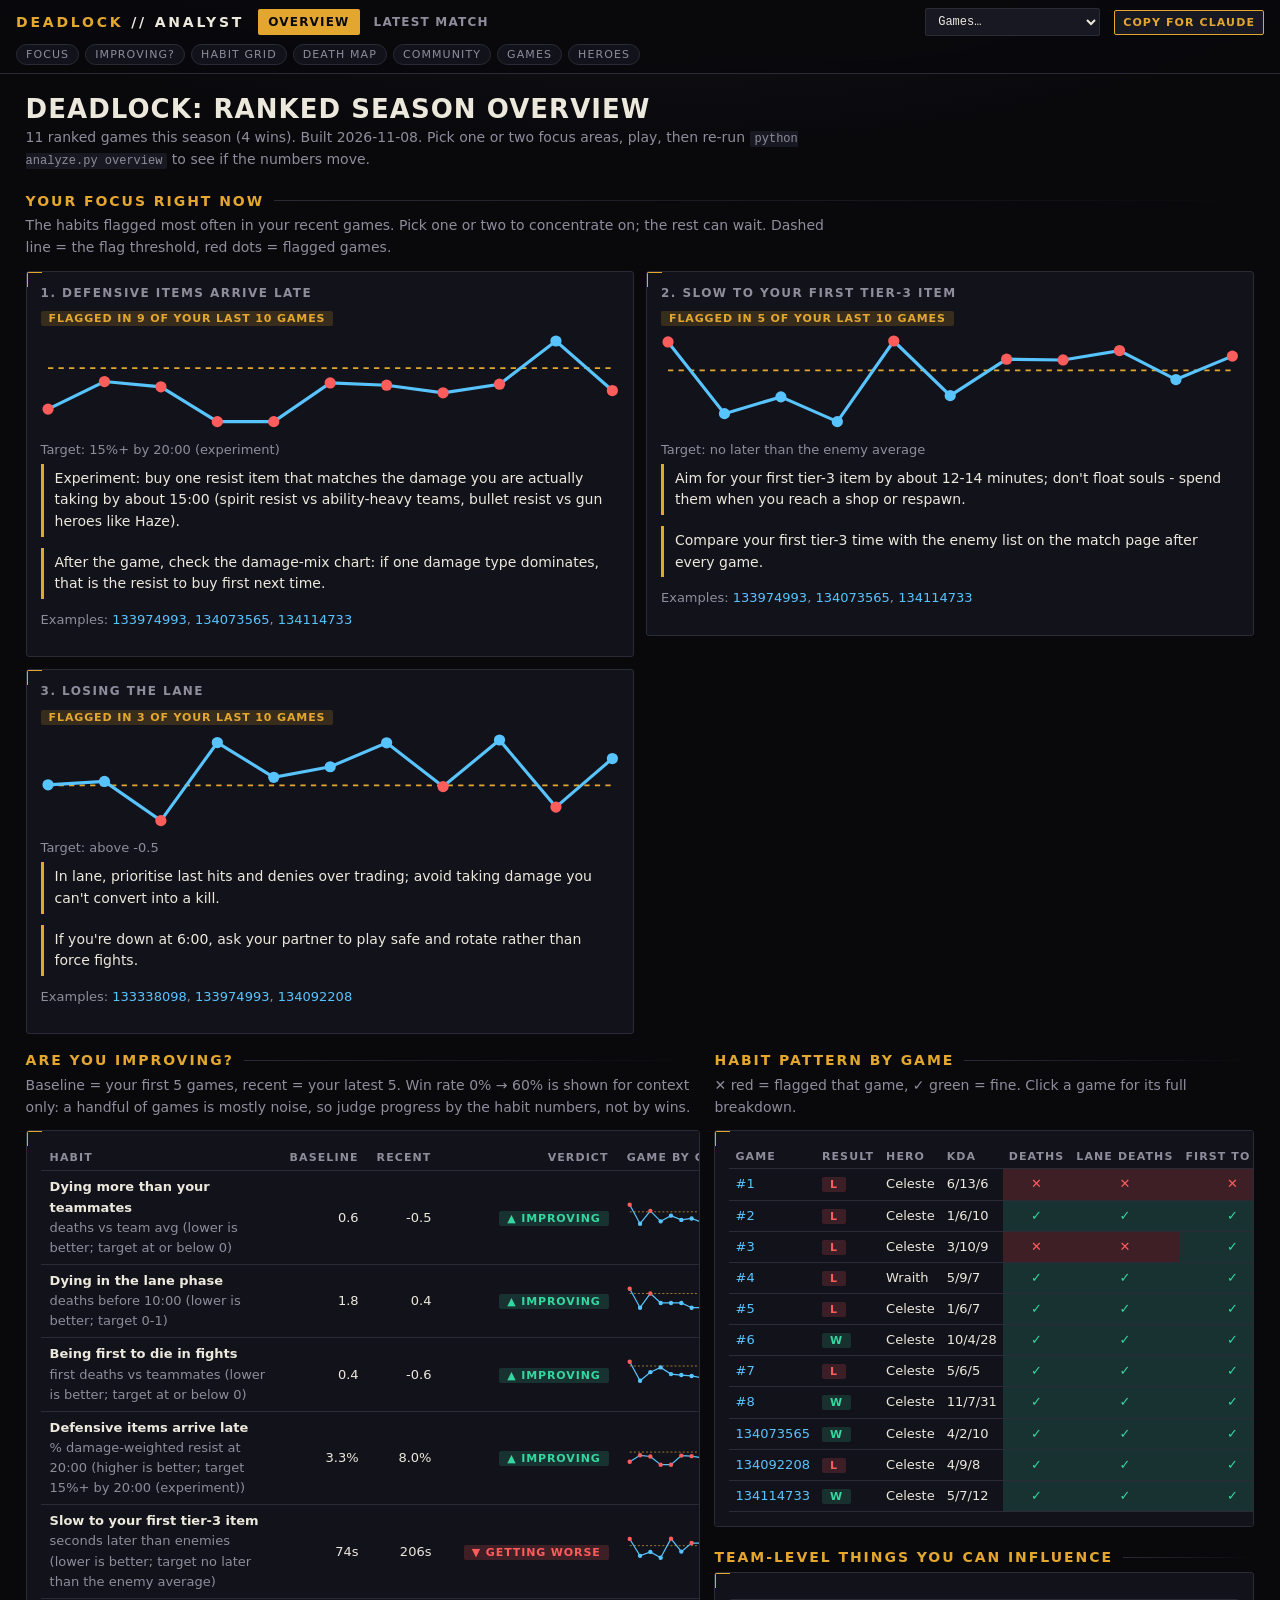
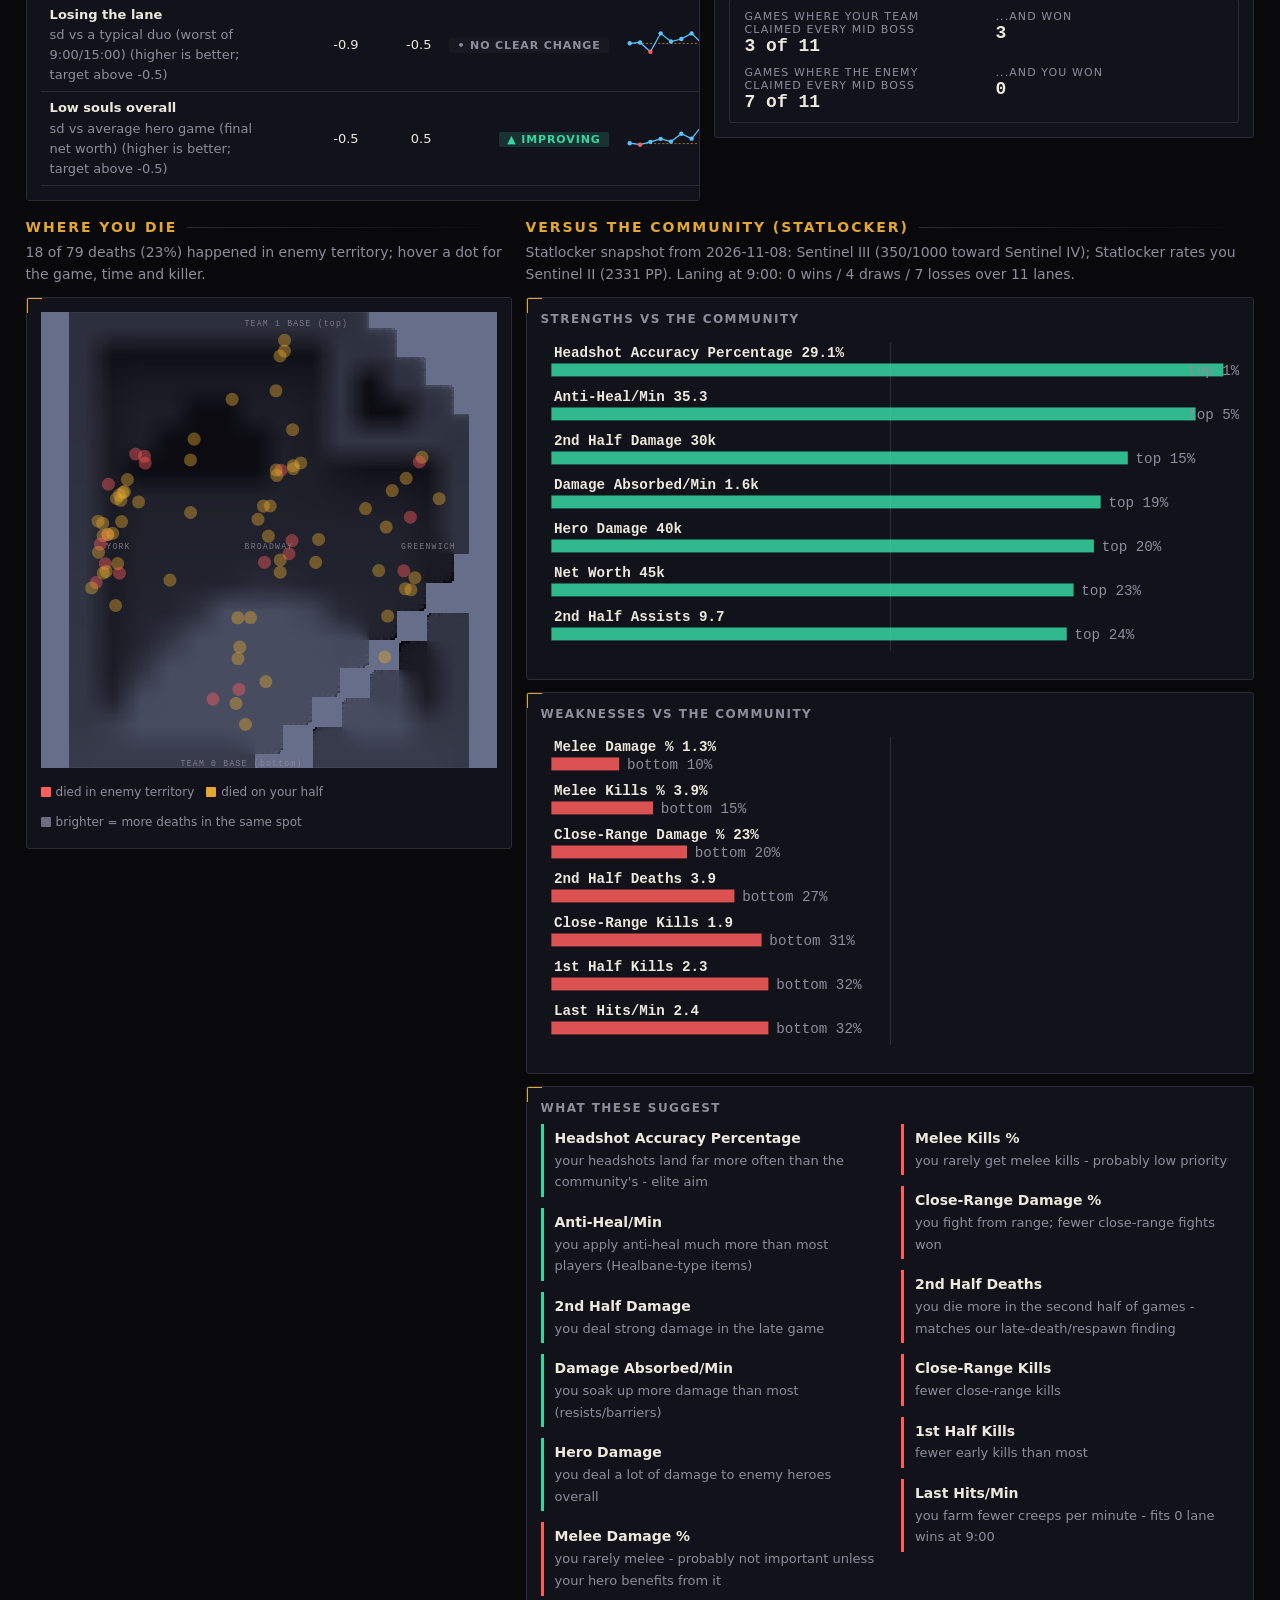
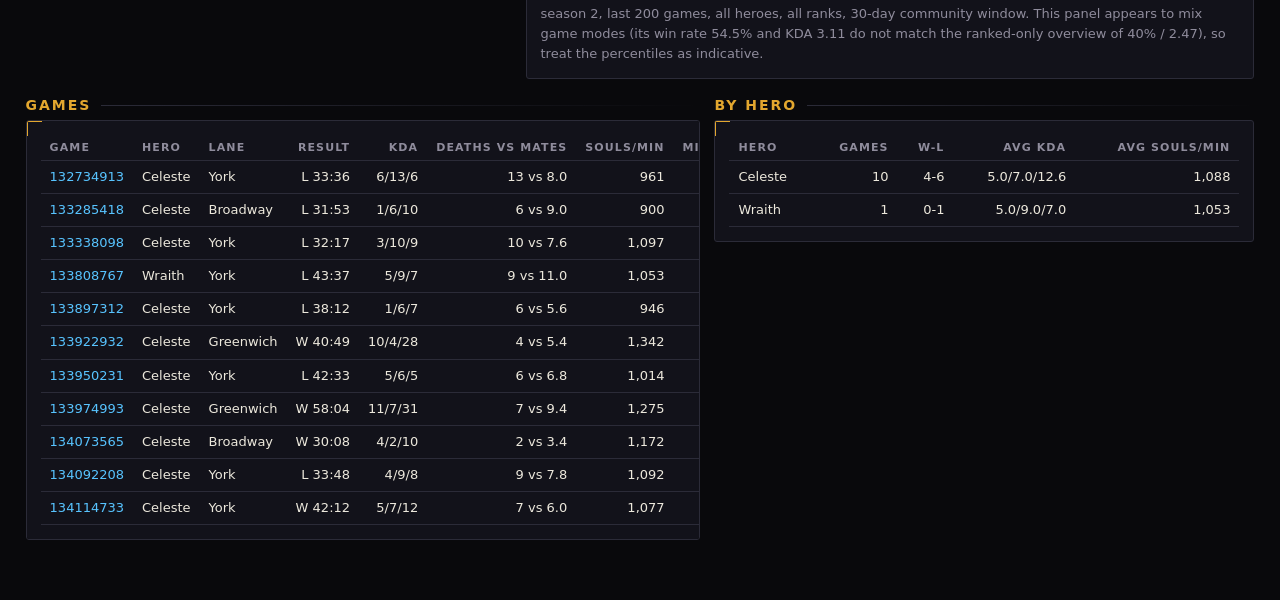
==== commit c8571ade: "Wide-screen layout: sticky coaching panel, multi-column grids, compact habit grid, cache-busted asse" ====
--- a/docs/index.html
+++ b/docs/index.html
@@ -1,13 +1,19 @@
 <!doctype html><html lang="en"><head><meta charset="utf-8"><meta name="viewport" content="width=device-width,initial-scale=1">
-<title>Deadlock season overview</title><link rel="stylesheet" href="assets/lib.css"></head><body><header id="nav"></header><main>
+<title>Deadlock season overview</title><link rel="stylesheet" href="assets/lib.css?v=1794200318"></head><body><header id="nav"></header><main>
 <div id="head"></div>
-<h2 id="s-focus">Your focus right now</h2><p class="sub">The habits flagged most often in your recent games. Pick one or two to concentrate on; the rest can wait. Each shows how it moved game by game (dashed line = the flag threshold, red dots = flagged games).</p>
-<div class="cols" id="focus"></div>
-<h2 id="s-improve">Are you improving?</h2><p class="sub" id="trend-note"></p><div class="card" id="trend"></div>
-<h2 id="s-pattern">Habit pattern by game</h2><p class="sub">Red = flagged that game, green = fine. Click a game for its full breakdown.</p><div class="card" id="matrix"></div>
-<h2 id="s-map">Where you die</h2><p class="sub" id="seasonmap-note"></p><div class="card"><div class="mapwrap" id="c-seasonmap"></div></div>
-<h2 id="s-community">Versus the community (Statlocker)</h2><div id="community"></div>
-<h2 id="s-team">Team-level things you can influence</h2><div class="card" id="team"></div>
-<h2 id="s-games">Games</h2><div class="card" id="games"></div>
-<h2 id="s-heroes">By hero</h2><div class="card" id="heroes"></div>
-</main><script src="assets/lib.js"></script><script>window.ASSET_BASE="";const O={"games":[{"id":132734913,"calib":1,"win":false,"hero":"Celeste","lane":"York","dur":2016,"kda":[6,13,6],"kpi":{"deaths":13,"mate_deaths":8.0,"spm":961.2202380952381,"midboss_mine":0,"midboss_total":2},"habits":{"deaths":{"value":5.0,"flag":true},"early":{"value":4,"flag":true},"first":{"value":2.4,"flag":true},"resist":{"value":2.334022805621851,"flag":true},"t3":{"value":320.66666666666663,"flag":true},"lane":{"value":-0.9859635484149607,"flag":false},"souls":{"value":-0.7246945261695535,"flag":false}},"sl":{"mvp":8,"grade":"D-","mmr":null}},{"id":133285418,"calib":2,"win":false,"hero":"Celeste","lane":"Broadway","dur":1913,"kda":[1,6,10],"kpi":{"deaths":6,"mate_deaths":9.0,"spm":900.2509147935181,"midboss_mine":0,"midboss_total":2},"habits":{"deaths":{"value":-3.0,"flag":false},"early":{"value":0,"flag":false},"first":{"value":-1.6,"flag":false},"resist":{"value":7.479812828688559,"flag":true},"t3":{"value":-110.0,"flag":false},"lane":{"value":-0.9002889465693716,"flag":false},"souls":{"value":-1.0226713318264629,"flag":true}},"sl":{"mvp":9,"grade":"D","mmr":null}},{"id":133338098,"calib":3,"win":false,"hero":"Celeste","lane":"York","dur":1937,"kda":[3,10,9],"kpi":{"deaths":10,"mate_deaths":7.6,"spm":1097.2225090345896,"midboss_mine":0,"midboss_total":2},"habits":{"deaths":{"value":2.4000000000000004,"flag":true},"early":{"value":3,"flag":true},"first":{"value":0.19999999999999996,"flag":false},"resist":{"value":6.494946315531774,"flag":true},"t3":{"value":-9.333333333333371,"flag":false},"lane":{"value":-1.884076939257251,"flag":true},"souls":{"value":-0.4656022841890745,"flag":false}},"sl":{"mvp":11,"grade":"E+","mmr":null}},{"id":133808767,"calib":4,"win":false,"hero":"Wraith","lane":"York","dur":2617,"kda":[5,9,7],"kpi":{"deaths":9,"mate_deaths":11.0,"spm":1053.4275888421857,"midboss_mine":0,"midboss_total":2},"habits":{"deaths":{"value":-2.0,"flag":false},"early":{"value":1,"flag":false},"first":{"value":1.2000000000000002,"flag":false},"resist":{"value":0.0,"flag":true},"t3":{"value":-158.0,"flag":false},"lane":{"value":0.07514656244448392,"flag":false},"souls":{"value":0.13486222542851448,"flag":false}},"sl":{"mvp":10,"grade":"E+","mmr":null}},{"id":133897312,"calib":5,"win":false,"hero":"Celeste","lane":"York","dur":2292,"kda":[1,6,7],"kpi":{"deaths":6,"mate_deaths":5.6,"spm":945.7853403141361,"midboss_mine":0,"midboss_total":1},"habits":{"deaths":{"value":0.40000000000000036,"flag":false},"early":{"value":1,"flag":false},"first":{"value":-0.19999999999999996,"flag":false},"resist":{"value":0.0,"flag":true},"t3":{"value":326.5,"flag":true},"lane":{"value":-0.7963634793124298,"flag":false},"souls":{"value":-0.40781435053774845,"flag":false}},"sl":{"mvp":8,"grade":"C-","mmr":null}},{"id":133922932,"calib":6,"win":true,"hero":"Celeste","lane":"Greenwich","dur":2449,"kda":[10,4,28],"kpi":{"deaths":4,"mate_deaths":5.4,"spm":1342.3193140057165,"midboss_mine":2,"midboss_total":2},"habits":{"deaths":{"value":-1.4000000000000004,"flag":false},"early":{"value":1,"flag":false},"first":{"value":-0.3999999999999999,"flag":false},"resist":{"value":7.2200290878869735,"flag":true},"t3":{"value":-1.8333333333333712,"flag":false},"lane":{"value":-0.5325979655779218,"flag":false},"souls":{"value":1.138862697188919,"flag":false}},"sl":{"mvp":2,"grade":"A","mmr":null}},{"id":133950231,"calib":7,"win":false,"hero":"Celeste","lane":"York","dur":2553,"kda":[5,6,5],"kpi":{"deaths":6,"mate_deaths":6.8,"spm":1014.4300822561693,"midboss_mine":0,"midboss_total":2},"habits":{"deaths":{"value":-0.7999999999999998,"flag":false},"early":{"value":0,"flag":false},"first":{"value":-0.6000000000000001,"flag":false},"resist":{"value":6.793337566551068,"flag":true},"t3":{"value":217.33333333333337,"flag":true},"lane":{"value":0.06785004750799,"flag":false},"souls":{"value":0.17628319978304346,"flag":false}},"sl":{"mvp":8,"grade":"D","mmr":null}},{"id":133974993,"calib":8,"win":true,"hero":"Celeste","lane":"Greenwich","dur":3484,"kda":[11,7,31],"kpi":{"deaths":7,"mate_deaths":9.4,"spm":1274.7244546498277,"midboss_mine":4,"midboss_total":5},"habits":{"deaths":{"value":-2.4000000000000004,"flag":false},"early":{"value":0,"flag":false},"first":{"value":-1.0,"flag":false},"resist":{"value":5.380388610266108,"flag":true},"t3":{"value":212.5,"flag":true},"lane":{"value":-1.029509510453249,"flag":true},"souls":{"value":2.7344563602015013,"flag":false}},"sl":{"mvp":1,"grade":"S-","mmr":175}},{"id":134073565,"calib":0,"win":true,"hero":"Celeste","lane":"Broadway","dur":1808,"kda":[4,2,10],"kpi":{"deaths":2,"mate_deaths":3.4,"spm":1172.1238938053098,"midboss_mine":1,"midboss_total":1},"habits":{"deaths":{"value":-1.4,"flag":false},"early":{"value":1,"flag":false},"first":{"value":0.19999999999999996,"flag":false},"resist":{"value":6.983652439412252,"flag":true},"t3":{"value":269.0,"flag":true},"lane":{"value":0.13844948332435475,"flag":false},"souls":{"value":-0.4740590549673174,"flag":false}},"sl":{"mvp":6,"grade":"C+","mmr":350}},{"id":134092208,"calib":0,"win":false,"hero":"Celeste","lane":"York","dur":2028,"kda":[4,9,8],"kpi":{"deaths":9,"mate_deaths":7.8,"spm":1091.923076923077,"midboss_mine":0,"midboss_total":2},"habits":{"deaths":{"value":1.2000000000000002,"flag":false},"early":{"value":1,"flag":false},"first":{"value":-0.20000000000000018,"flag":false},"resist":{"value":15.045116111710813,"flag":false},"t3":{"value":94.83333333333337,"flag":false},"lane":{"value":-1.5442540958702409,"flag":true},"souls":{"value":-0.34248165079995085,"flag":false}},"sl":{"mvp":9,"grade":"D","mmr":-175}},{"id":134114733,"calib":0,"win":true,"hero":"Celeste","lane":"York","dur":2532,"kda":[5,7,12],"kpi":{"deaths":7,"mate_deaths":6.0,"spm":1077.2985781990521,"midboss_mine":3,"midboss_total":3},"habits":{"deaths":{"value":1.0,"flag":false},"early":{"value":0,"flag":false},"first":{"value":-1.4,"flag":false},"resist":{"value":5.805276742185259,"flag":true},"t3":{"value":235.83333333333337,"flag":true},"lane":{"value":-0.3260343785091129,"flag":false},"souls":{"value":0.36680927084580855,"flag":false}},"sl":{"mvp":7,"grade":"C","mmr":350}}],"ov":{"focus":[{"id":"resist","title":"Defensive items arrive late","flagged":9,"of":10,"mean_sev":0.7871395156608667,"values":[7.479812828688559,6.494946315531774,0.0,0.0,7.2200290878869735,6.793337566551068,5.380388610266108,6.983652439412252,15.045116111710813,5.805276742185259],"advice":["Experiment: buy one resist item that matches the damage you are actually taking by about 15:00 (spirit resist vs ability-heavy teams, bullet resist vs gun heroes like Haze).","After the game, check the damage-mix chart: if one damage type dominates, that is the resist to buy first next time.","Measure it: this habit's number is the damage-weighted resist you own at 20:00 - it should climb if the experiment works."],"target":"15%+ by 20:00 (experiment)","unit":"% damage-weighted resist at 20:00","examples":[{"id":133974993,"evidence":"54% of damage taken was ability/other, 35% bullet; at 20:00 you owned 10% spirit and 0% bullet resist (damage-weighted 5.4%); first resist item Greater Expansion at 19:22; top damage dealer Vindicta was 65% bullet and you owned 0% bullet resist"},{"id":134073565,"evidence":"70% of damage taken was ability/other, 28% bullet; at 20:00 you owned 10% spirit and 0% bullet resist (damage-weighted 7.0%); first resist item Greater Expansion at 18:31"},{"id":134114733,"evidence":"58% of damage taken was ability/other, 26% bullet; at 20:00 you owned 10% spirit and 0% bullet resist (damage-weighted 5.8%); first resist item Greater Expansion at 17:38"}]},{"id":"t3","title":"Slow to your first tier-3 item","flagged":5,"of":10,"mean_sev":1.6815555555555555,"values":[-110.0,-9.333333333333371,-158.0,326.5,-1.8333333333333712,217.33333333333337,212.5,269.0,94.83333333333337,235.83333333333337],"advice":["Aim for your first tier-3 item by about 12-14 minutes; don't float souls - spend them when you reach a shop or respawn.","Compare your first tier-3 time with the enemy list on the match page after every game."],"target":"no later than the enemy average","unit":"seconds later than enemies","examples":[{"id":133974993,"evidence":"first tier-3 item at 15:54 (Torment Pulse), +3.5 min vs the enemy team's average"},{"id":134073565,"evidence":"first tier-3 item at 18:30 (Torment Pulse), +4.5 min vs the enemy team's average"},{"id":134114733,"evidence":"first tier-3 item at 17:37 (Torment Pulse), +3.9 min vs the enemy team's average"}]},{"id":"lane","title":"Losing the lane","flagged":3,"of":10,"mean_sev":1.4859468485269136,"values":[-0.9002889465693716,-1.884076939257251,0.07514656244448392,-0.7963634793124298,-0.5325979655779218,0.06785004750799,-1.029509510453249,0.13844948332435475,-1.5442540958702409,-0.3260343785091129],"advice":["In lane, prioritise last hits and denies over trading; avoid taking damage you can't convert into a kill.","If you're down at 6:00, ask your partner to play safe and rotate rather than force fights."],"target":"above -0.5","unit":"sd vs a typical duo (worst of 9:00/15:00)","examples":[{"id":133338098,"evidence":"9:00: -3,652 souls vs a typical Celeste duo (-1.6 sd); 15:00: -8,061 souls vs a typical Celeste duo (-1.9 sd)"},{"id":133974993,"evidence":"9:00: -921 souls vs a typical Celeste duo (-0.4 sd); 15:00: -4,368 souls vs a typical Celeste duo (-1.0 sd)"},{"id":134092208,"evidence":"9:00: -3,009 souls vs a typical Celeste duo (-1.3 sd); 15:00: -6,607 souls vs a typical Celeste duo (-1.5 sd)"}]},{"id":"souls","title":"Low souls overall","flagged":1,"of":10,"mean_sev":1.2783391647830784,"values":[-1.0226713318264629,-0.4656022841890745,0.13486222542851448,-0.40781435053774845,1.138862697188919,0.17628319978304346,2.7344563602015013,-0.4740590549673174,-0.34248165079995085,0.36680927084580855],"advice":["Fill dead time between fights with creeps or neutral camps; compare your 'souls by source' with your team on the match page.","Spend or bank souls deliberately - unspent souls don't help in fights."],"target":"above -0.5","unit":"sd vs average hero game (final net worth)","examples":[{"id":133285418,"evidence":"net worth 28,703 at the end = -1.0 sd vs the average Celeste game; 900 souls/min"}]},{"id":"deaths","title":"Dying more than your teammates","flagged":1,"of":10,"mean_sev":1.2000000000000002,"values":[-3.0,2.4000000000000004,-2.0,0.40000000000000036,-1.4000000000000004,-0.7999999999999998,-2.4000000000000004,-1.4,1.2000000000000002,1.0],"advice":["Before every fight, find your nearest ally: if nobody is within reach, don't take the fight.","When your team is behind, switch to safe farming and holding space; each late death costs 60-90 seconds of respawn.","After the game, look at which deaths came at full HP with no ally near - those are the avoidable ones."],"target":"at or below 0","unit":"deaths vs team avg","examples":[{"id":133338098,"evidence":"10 deaths vs 7.6 teammate average; 18% of the game spent dead (teammates 13%); deaths after 25:00 alone cost 140s of respawn"}]},{"id":"early","title":"Dying in the lane phase","flagged":1,"of":10,"mean_sev":1.0,"values":[0,3,1,1,1,0,0,1,1,0],"advice":["Before 10:00 only trade when your lane partner is near; back off at about 50% HP instead of chasing a kill.","Note which enemy kills you early and play around their burst (stay out of their range when their abilities are ready)."],"target":"0-1","unit":"deaths before 10:00","examples":[{"id":133338098,"evidence":"3 deaths before 10:00 (1:28, 2:12, 4:56); Graves killed you 2x"}]}],"trends":[{"id":"deaths","title":"Dying more than your teammates","unit":"deaths vs team avg","better":"lower","target":"at or below 0","series":[5.0,-3.0,2.4000000000000004,-2.0,0.40000000000000036,-1.4000000000000004,-0.7999999999999998,-2.4000000000000004,-1.4,1.2000000000000002,1.0],"baseline":0.5600000000000002,"recent":-0.48,"delta":-1.04,"verdict":"improving","tentative":false},{"id":"early","title":"Dying in the lane phase","unit":"deaths before 10:00","better":"lower","target":"0-1","series":[4,0,3,1,1,1,0,0,1,1,0],"baseline":1.8,"recent":0.4,"delta":-1.4,"verdict":"improving","tentative":false},{"id":"first","title":"Being first to die in fights","unit":"first deaths vs teammates","better":"lower","target":"at or below 0","series":[2.4,-1.6,0.19999999999999996,1.2000000000000002,-0.19999999999999996,-0.3999999999999999,-0.6000000000000001,-1.0,0.19999999999999996,-0.20000000000000018,-1.4],"baseline":0.4,"recent":-0.6,"delta":-1.0,"verdict":"improving","tentative":false},{"id":"resist","title":"Defensive items arrive late","unit":"% damage-weighted resist at 20:00","better":"higher","target":"15%+ by 20:00 (experiment)","series":[2.334022805621851,7.479812828688559,6.494946315531774,0.0,0.0,7.2200290878869735,6.793337566551068,5.380388610266108,6.983652439412252,15.045116111710813,5.805276742185259],"baseline":3.261756389968437,"recent":8.0015542940251,"delta":4.739797904056663,"verdict":"improving","tentative":false},{"id":"t3","title":"Slow to your first tier-3 item","unit":"seconds later than enemies","better":"lower","target":"no later than the enemy average","series":[320.66666666666663,-110.0,-9.333333333333371,-158.0,326.5,-1.8333333333333712,217.33333333333337,212.5,269.0,94.83333333333337,235.83333333333337],"baseline":73.96666666666665,"recent":205.9,"delta":131.93333333333334,"verdict":"getting worse","tentative":false},{"id":"lane","title":"Losing the lane","unit":"sd vs a typical duo (worst of 9:00/15:00)","better":"higher","target":"above -0.5","series":[-0.9859635484149607,-0.9002889465693716,-1.884076939257251,0.07514656244448392,-0.7963634793124298,-0.5325979655779218,0.06785004750799,-1.029509510453249,0.13844948332435475,-1.5442540958702409,-0.3260343785091129],"baseline":-0.8983092702219059,"recent":-0.5386996908000516,"delta":0.35960957942185423,"verdict":"no clear change","tentative":false},{"id":"souls","title":"Low souls overall","unit":"sd vs average hero game (final net worth)","better":"higher","target":"above -0.5","series":[-0.7246945261695535,-1.0226713318264629,-0.4656022841890745,0.13486222542851448,-0.40781435053774845,1.138862697188919,0.17628319978304346,2.7344563602015013,-0.4740590549673174,-0.34248165079995085,0.36680927084580855],"baseline":-0.497184053458865,"recent":0.492201625012617,"delta":0.9893856784714821,"verdict":"improving","tentative":false}],"outcome":{"wins":4,"n":11,"baseline_wr":0.0,"recent_wr":0.6,"b":5},"need":0},"rules":{"deaths":{"op":">=","v":2.0},"early":{"op":">=","v":3},"first":{"op":">=","v":1.5},"resist":{"op":"<=","v":10},"t3":{"op":">=","v":150},"lane":{"op":"<=","v":-1.0},"souls":{"op":"<=","v":-0.8}},"built":"2026-11-08","deaths":[{"x":-7048,"y":2127,"t":199,"side":"own","killer":"Apollo","game":132734913},{"x":-8057,"y":884,"t":239,"side":"own","killer":"Apollo","game":132734913},{"x":-6888,"y":2234,"t":363,"side":"own","killer":"Apollo","game":132734913},{"x":-7823,"y":205,"t":561,"side":"own","killer":"Haze","game":132734913},{"x":-211,"y":-1056,"t":837,"side":"enemy","killer":"Apollo","game":132734913},{"x":-7720,"y":-1118,"t":968,"side":"enemy","killer":"Haze","game":132734913},{"x":-8153,"y":-2006,"t":1103,"side":"enemy","killer":"Haze","game":132734913},{"x":6470,"y":2908,"t":1185,"side":"own","killer":"Haze","game":132734913},{"x":2342,"y":24,"t":1254,"side":"own","killer":"Viscous","game":132734913},{"x":1501,"y":3634,"t":1350,"side":"own","killer":"Haze","game":132734913},{"x":-26,"y":181,"t":1701,"side":"own","killer":"McGinnis","game":132734913},{"x":-1736,"y":6631,"t":1844,"side":"own","killer":"McGinnis","game":132734913},{"x":520,"y":8676,"t":2008,"side":"own","killer":"Seven","game":132734913},{"x":5598,"y":-3588,"t":671,"side":"own","killer":"Nurse Harrow","game":133285418},{"x":5459,"y":-5519,"t":762,"side":"own","killer":"Seven","game":133285418},{"x":-5838,"y":3624,"t":937,"side":"enemy","killer":"McGinnis","game":133285418},{"x":-4671,"y":-1894,"t":1203,"side":"own","killer":"Apollo","game":133285418},{"x":-146,"y":-6682,"t":1773,"side":"own","killer":"Dynamo","game":133285418},{"x":-1376,"y":-5053,"t":1889,"side":"own","killer":"Apollo","game":133285418},{"x":-7678,"y":-1483,"t":88,"side":"own","killer":"Graves","game":133338098},{"x":-7135,"y":-1116,"t":132,"side":"own","killer":"Graves","game":133338098},{"x":-8362,"y":-2261,"t":296,"side":"own","killer":"Wraith","game":133338098},{"x":-7609,"y":247,"t":745,"side":"enemy","killer":"Drifter","game":133338098},{"x":5177,"y":-1442,"t":952,"side":"own","killer":"Drifter","game":133338098},{"x":-7571,"y":2627,"t":1162,"side":"enemy","killer":"Infernus","game":133338098},{"x":2204,"y":-1057,"t":1239,"side":"own","killer":"Paradox","game":133338098},{"x":-872,"y":-3659,"t":1365,"side":"own","killer":"Wraith","game":133338098},{"x":-1462,"y":-5595,"t":1736,"side":"own","killer":"Graves","game":133338098},{"x":-1555,"y":-7709,"t":1904,"side":"own","killer":"Wraith","game":133338098},{"x":-7191,"y":1955,"t":511,"side":"own","killer":"Mo & Krill","game":133808767},{"x":-6819,"y":2283,"t":628,"side":"own","killer":"Vindicta","game":133808767},{"x":7220,"y":3901,"t":932,"side":"own","killer":"Mo & Krill","game":133808767},{"x":-7950,"y":-196,"t":1632,"side":"enemy","killer":"Victor","game":133808767},{"x":5814,"y":2329,"t":1854,"side":"own","killer":"Vindicta","game":133808767},{"x":-261,"y":1596,"t":2082,"side":"own","killer":"Lash","game":133808767},{"x":1152,"y":3364,"t":2238,"side":"own","killer":"Violet","game":133808767},{"x":734,"y":8911,"t":2374,"side":"own","killer":"Lash","game":133808767},{"x":331,"y":7033,"t":2606,"side":"own","killer":"Baba","game":133808767},{"x":-7815,"y":-1556,"t":288,"side":"own","killer":"Grey Talon","game":133897312},{"x":-8040,"y":-581,"t":1226,"side":"own","killer":"Victor","game":133897312},{"x":-7233,"y":-3091,"t":1633,"side":"own","killer":"Lady Geist","game":133897312},{"x":-5871,"y":3944,"t":1762,"side":"enemy","killer":"Graves","game":133897312},{"x":-6287,"y":4054,"t":1918,"side":"enemy","killer":"Grey Talon","game":133897312},{"x":-1107,"y":-8703,"t":2227,"side":"own","killer":"Sinclair","game":133897312},{"x":8027,"y":1948,"t":423,"side":"own","killer":"Victor","game":133922932},{"x":6362,"y":-1455,"t":731,"side":"enemy","killer":"Victor","game":133922932},{"x":-2639,"y":-7507,"t":1880,"side":"enemy","killer":"Kelvin","game":133922932},{"x":1116,"y":5201,"t":2255,"side":"own","killer":"Infernus","game":133922932},{"x":-3697,"y":1296,"t":1372,"side":"own","killer":"Haze","game":133950231},{"x":-7843,"y":783,"t":1634,"side":"own","killer":"Victor","game":133950231},{"x":945,"y":-651,"t":1798,"side":"enemy","killer":"Grey Talon","game":133950231},{"x":-6677,"y":2846,"t":1949,"side":"own","killer":"Victor","game":133950231},{"x":-3529,"y":4756,"t":2128,"side":"own","killer":"Haze","game":133950231},{"x":-517,"y":972,"t":2479,"side":"own","killer":"Solomon","game":133950231},{"x":6670,"y":1075,"t":675,"side":"enemy","killer":"Bebop","game":133974993},{"x":6696,"y":-2353,"t":791,"side":"own","killer":"Bebop","game":133974993},{"x":6883,"y":-1779,"t":932,"side":"own","killer":"Dynamo","game":133974993},{"x":6432,"y":-2304,"t":1152,"side":"own","killer":"Abrams","game":133974993},{"x":7091,"y":3677,"t":1676,"side":"enemy","killer":"Dynamo","game":133974993},{"x":570,"y":3291,"t":2384,"side":"enemy","killer":"Abrams","game":133974993},{"x":-1469,"y":-3675,"t":2629,"side":"own","killer":"Dynamo","game":133974993},{"x":533,"y":-941,"t":565,"side":"own","killer":"Holliday","game":134073565},{"x":529,"y":-1519,"t":1081,"side":"own","killer":"Graves","game":134073565},{"x":-6987,"y":1868,"t":382,"side":"own","killer":"Drifter","game":134092208},{"x":-7372,"y":314,"t":696,"side":"own","killer":"Victor","game":134092208},{"x":-7597,"y":268,"t":823,"side":"own","killer":"Victor","game":134092208},{"x":1145,"y":3505,"t":907,"side":"own","killer":"Drifter","game":134092208},{"x":367,"y":3046,"t":1136,"side":"own","killer":"Holliday","game":134092208},{"x":61,"y":1601,"t":1321,"side":"own","killer":"Victor","game":134092208},{"x":-7053,"y":-1565,"t":1543,"side":"enemy","killer":"Victor","game":134092208},{"x":-3700,"y":3775,"t":1790,"side":"own","killer":"Haze","game":134092208},{"x":736,"y":9418,"t":2010,"side":"own","killer":"Mo & Krill","game":134092208},{"x":-6150,"y":1795,"t":737,"side":"own","killer":"Seven","game":134114733},{"x":-6949,"y":869,"t":1026,"side":"own","killer":"Graves","game":134114733},{"x":5529,"y":610,"t":1820,"side":"own","killer":"Abrams","game":134114733},{"x":1084,"y":-28,"t":1934,"side":"enemy","killer":"Graves","game":134114733},{"x":4554,"y":1480,"t":2121,"side":"own","killer":"Haze","game":134114733},{"x":341,"y":3302,"t":2293,"side":"own","killer":"Abrams","game":134114733},{"x":-1411,"y":-7047,"t":2475,"side":"enemy","killer":"Graves","game":134114733}],"community":{"strengths":[{"name":"Headshot Accuracy Percentage","key":"HEADSHOT ACCURACY PERCENTAGE","value":"29.1%","pct":99.1,"hint":"your headshots land far more often than the community's - elite aim"},{"name":"Anti-Heal/Min","key":"ANTI-HEAL/MIN","value":"35.3","pct":95,"hint":"you apply anti-heal much more than most players (Healbane-type items)"},{"name":"2nd Half Damage","key":"2ND HALF DAMAGE","value":"30k","pct":85,"hint":"you deal strong damage in the late game"},{"name":"Damage Absorbed/Min","key":"DAMAGE ABSORBED/MIN","value":"1.6k","pct":81,"hint":"you soak up more damage than most (resists/barriers)"},{"name":"Hero Damage","key":"HERO DAMAGE","value":"40k","pct":80,"hint":"you deal a lot of damage to enemy heroes overall"},{"name":"Net Worth","key":"NET WORTH","value":"45k","pct":77,"hint":null},{"name":"2nd Half Assists","key":"2ND HALF ASSISTS","value":"9.7","pct":76,"hint":null}],"weaknesses":[{"name":"Melee Damage %","key":"MELEE DAMAGE %","value":"1.3%","pct":10,"hint":"you rarely melee - probably not important unless your hero benefits from it"},{"name":"Melee Kills %","key":"MELEE KILLS %","value":"3.9%","pct":15,"hint":"you rarely get melee kills - probably low priority"},{"name":"Close-Range Damage %","key":"CLOSE-RANGE DAMAGE %","value":"23%","pct":20,"hint":"you fight from range; fewer close-range fights won"},{"name":"2nd Half Deaths","key":"2ND HALF DEATHS","value":"3.9","pct":27,"hint":"you die more in the second half of games - matches our late-death/respawn finding"},{"name":"Close-Range Kills","key":"CLOSE-RANGE KILLS","value":"1.9","pct":31,"hint":"fewer close-range kills"},{"name":"1st Half Kills","key":"1ST HALF KILLS","value":"2.3","pct":32,"hint":"fewer early kills than most"},{"name":"Last Hits/Min","key":"LAST HITS/MIN","value":"2.4","pct":32,"hint":"you farm fewer creeps per minute - fits 0 lane wins at 9:00"}],"meta":{"sample":"season 2, last 200 games, all heroes, all ranks, 30-day community window","caveat":"This panel appears to mix game modes (its win rate 54.5% and KDA 3.11 do not match the ranked-only overview of 40% / 2.47), so treat the percentiles as indicative."},"rank":{"in_game":"Sentinel III (350/1000 toward Sentinel IV)","statlocker":"Sentinel II","pp":2331,"note":"Statlocker still shows 'Calibrating'"},"laning":{"lanes":11,"wins":0,"draws":4,"losses":7,"avg_lane_net_worth_9min":5700,"definition":"decided by net worth at 9:00: 10% or more ahead = win, 10% or more behind = loss"},"captured":"2026-11-08","overview":{"record":"4W-6L over 10 games","win_rate":0.4,"kda_ratio":2.47,"avg_match_rank":6.78,"best_match_rank":1,"damage_per_min":984,"damage_taken_per_min":901,"kill_participation":0.54,"souls_per_min":1100,"accuracy":0.52,"headshot_accuracy":0.37,"avg_last_hits":105.2,"avg_denies":4.7}}};renderNav({page:'overview',current:0,games:[{"id":132734913,"label":"#1","win":false,"hero":"Celeste"},{"id":133285418,"label":"#2","win":false,"hero":"Celeste"},{"id":133338098,"label":"#3","win":false,"hero":"Celeste"},{"id":133808767,"label":"#4","win":false,"hero":"Wraith"},{"id":133897312,"label":"#5","win":false,"hero":"Celeste"},{"id":133922932,"label":"#6","win":true,"hero":"Celeste"},{"id":133950231,"label":"#7","win":false,"hero":"Celeste"},{"id":133974993,"label":"#8","win":true,"hero":"Celeste"},{"id":134073565,"label":"11-09","win":true,"hero":"Celeste"},{"id":134092208,"label":"11-09","win":false,"hero":"Celeste"},{"id":134114733,"label":"11-09","win":true,"hero":"Celeste"}],chips:[["s-focus","Focus"],["s-improve","Improving?"],["s-pattern","Habit grid"],["s-map","Death map"],["s-community","Community"],["s-team","Team"],["s-games","Games"],["s-heroes","Heroes"]],brief:"# Deadlock coaching request: season overview\n\nYou are my Deadlock coach. Use ONLY the data below (be honest about small sample sizes).\n1. Pick the 2-3 most valuable things for me to practise, ordered by impact.\n2. For each, give one concrete in-game adjustment I can apply next game, and how I'll measure it from this data.\n3. Point out any pattern across games that the tool did not flag.\n4. Tell me what to ignore for now. Keep it short and practical.\n\n## Me\nRanked season so far: 11 games, 4 win(s), 7 loss(es). Heroes: Celeste x10, Wraith x1. Low rank; main is Celeste.\n\n## Focus areas (flagged most often in recent games)\n- **Defensive items arrive late**: flagged in 9 of the last 10 games. Measure: % damage-weighted resist at 20:00 (target 15%+ by 20:00 (experiment)).\n  - game 133974993: 54% of damage taken was ability/other, 35% bullet; at 20:00 you owned 10% spirit and 0% bullet resist (damage-weighted 5.4%); first resist item Greater Expansion at 19:22; top damage dealer Vindicta was 65% bullet and you owned 0% bullet resist\n  - game 134073565: 70% of damage taken was ability/other, 28% bullet; at 20:00 you owned 10% spirit and 0% bullet resist (damage-weighted 7.0%); first resist item Greater Expansion at 18:31\n  - game 134114733: 58% of damage taken was ability/other, 26% bullet; at 20:00 you owned 10% spirit and 0% bullet resist (damage-weighted 5.8%); first resist item Greater Expansion at 17:38\n- **Slow to your first tier-3 item**: flagged in 5 of the last 10 games. Measure: seconds later than enemies (target no later than the enemy average).\n  - game 133974993: first tier-3 item at 15:54 (Torment Pulse), +3.5 min vs the enemy team's average\n  - game 134073565: first tier-3 item at 18:30 (Torment Pulse), +4.5 min vs the enemy team's average\n  - game 134114733: first tier-3 item at 17:37 (Torment Pulse), +3.9 min vs the enemy team's average\n- **Losing the lane**: flagged in 3 of the last 10 games. Measure: sd vs a typical duo (worst of 9:00/15:00) (target above -0.5).\n  - game 133338098: 9:00: -3,652 souls vs a typical Celeste duo (-1.6 sd); 15:00: -8,061 souls vs a typical Celeste duo (-1.9 sd)\n  - game 133974993: 9:00: -921 souls vs a typical Celeste duo (-0.4 sd); 15:00: -4,368 souls vs a typical Celeste duo (-1.0 sd)\n  - game 134092208: 9:00: -3,009 souls vs a typical Celeste duo (-1.3 sd); 15:00: -6,607 souls vs a typical Celeste duo (-1.5 sd)\n\n## Are the habits improving? (baseline = first games, recent = latest games)\n| habit | baseline | recent | verdict |\n|---|---|---|---|\n| Dying more than your teammates (deaths vs team avg) | 0.6 | -0.5 | improving |\n| Dying in the lane phase (deaths before 10:00) | 1.8 | 0.4 | improving |\n| Being first to die in fights (first deaths vs teammates) | 0.4 | -0.6 | improving |\n| Defensive items arrive late (% damage-weighted resist at 20:00) | 3.3 | 8.0 | improving |\n| Slow to your first tier-3 item (seconds later than enemies) | 74.0 | 205.9 | getting worse |\n| Losing the lane (sd vs a typical duo (worst of 9:00/15:00)) | -0.9 | -0.5 | no clear change |\n| Low souls overall (sd vs average hero game (final net worth)) | -0.5 | 0.5 | improving |\n\n## Game by game\n| game | hero | result | KDA | deaths vs teammate avg | souls/min | mid boss | flagged habits |\n|---|---|---|---|---|---|---|---|\n| 132734913 | Celeste | L 33:36 | 6/13/6 | 13 vs 8.0 | 961 | 0/2 | Dying more than your teammates; Dying in the lane phase; Being first to die in fights; Defensive items arrive late; Slow to your first tier-3 item |\n| 133285418 | Celeste | L 31:53 | 1/6/10 | 6 vs 9.0 | 900 | 0/2 | Defensive items arrive late; Low souls overall |\n| 133338098 | Celeste | L 32:17 | 3/10/9 | 10 vs 7.6 | 1,097 | 0/2 | Dying more than your teammates; Dying in the lane phase; Defensive items arrive late; Losing the lane |\n| 133808767 | Wraith | L 43:37 | 5/9/7 | 9 vs 11.0 | 1,053 | 0/2 | Defensive items arrive late |\n| 133897312 | Celeste | L 38:12 | 1/6/7 | 6 vs 5.6 | 946 | 0/1 | Defensive items arrive late; Slow to your first tier-3 item |\n| 133922932 | Celeste | W 40:49 | 10/4/28 | 4 vs 5.4 | 1,342 | 2/2 | Defensive items arrive late |\n| 133950231 | Celeste | L 42:33 | 5/6/5 | 6 vs 6.8 | 1,014 | 0/2 | Defensive items arrive late; Slow to your first tier-3 item |\n| 133974993 | Celeste | W 58:04 | 11/7/31 | 7 vs 9.4 | 1,275 | 4/5 | Defensive items arrive late; Slow to your first tier-3 item; Losing the lane |\n| 134073565 | Celeste | W 30:08 | 4/2/10 | 2 vs 3.4 | 1,172 | 1/1 | Defensive items arrive late; Slow to your first tier-3 item |\n| 134092208 | Celeste | L 33:48 | 4/9/8 | 9 vs 7.8 | 1,092 | 0/2 | Losing the lane |\n| 134114733 | Celeste | W 42:12 | 5/7/12 | 7 vs 6.0 | 1,077 | 3/3 | Defensive items arrive late; Slow to your first tier-3 item |\n\n## Statlocker snapshot (2026-11-08)\n- Rank: Sentinel III (350/1000 toward Sentinel IV); Statlocker rating Sentinel II (2331 PP). Laning at 9:00: 0 wins / 4 draws / 7 losses in 11 lanes.\n- Strengths vs the community (better than X% of players): Headshot Accuracy Percentage 29.1% (99%); Anti-Heal/Min 35.3 (95%); 2nd Half Damage 30k (85%); Damage Absorbed/Min 1.6k (81%); Hero Damage 40k (80%); Net Worth 45k (77%); 2nd Half Assists 9.7 (76%)\n- Weaknesses vs the community: Melee Damage % 1.3% (10%); Melee Kills % 3.9% (15%); Close-Range Damage % 23% (20%); 2nd Half Deaths 3.9 (27%); Close-Range Kills 1.9 (31%); 1st Half Kills 2.3 (32%); Last Hits/Min 2.4 (32%)\n- Caveat: This panel appears to mix game modes (its win rate 54.5% and KDA 3.11 do not match the ranked-only overview of 40% / 2.47), so treat the percentiles as indicative.\n- Statlocker match rank and grade per game: 132734913: D- (rank 8/12); 133285418: D (rank 9/12); 133338098: E+ (rank 11/12); 133808767: E+ (rank 10/12); 133897312: C- (rank 8/12); 133922932: A (rank 2/12); 133950231: D (rank 8/12); 133974993: S- (rank 1/12, +175 MMR); 134073565: C+ (rank 6/12, +350 MMR); 134092208: D (rank 9/12, -175 MMR); 134114733: C (rank 7/12, +350 MMR)\n\n## Team-level\n- My team claimed every mid boss in 3 of 11 games; the enemy claimed every one in 7.\n- Deaths in enemy territory: 18 of 79.\n"});renderOverview(O);</script></body></html>+<section id="s-focus"><h2>Your focus right now</h2><p class="sub">The habits flagged most often in your recent games. Pick one or two to concentrate on; the rest can wait. Dashed line = the flag threshold, red dots = flagged games.</p>
+<div class="cols" id="focus"></div></section>
+<div class="two">
+<section id="s-improve"><h2>Are you improving?</h2><p class="sub" id="trend-note"></p><div class="card" id="trend"></div></section>
+<section id="s-pattern"><h2>Habit pattern by game</h2><p class="sub">&#10005; red = flagged that game, &#10003; green = fine. Click a game for its full breakdown.</p><div class="card" id="matrix"></div>
+<h2>Team-level things you can influence</h2><div class="card" id="team"></div></section>
+</div>
+<div class="two map-first">
+<section id="s-map"><h2>Where you die</h2><p class="sub" id="seasonmap-note"></p><div class="card"><div class="mapwrap" id="c-seasonmap"></div></div></section>
+<section id="s-community"><h2>Versus the community (Statlocker)</h2><div id="community"></div></section>
+</div>
+<div class="two">
+<section id="s-games"><h2>Games</h2><div class="card" id="games"></div></section>
+<section id="s-heroes"><h2>By hero</h2><div class="card" id="heroes"></div></section>
+</div>
+</main><script src="assets/lib.js?v=1794200318"></script><script>window.ASSET_BASE="";const O={"games":[{"id":132734913,"calib":1,"win":false,"hero":"Celeste","lane":"York","dur":2016,"kda":[6,13,6],"kpi":{"deaths":13,"mate_deaths":8.0,"spm":961.2202380952381,"midboss_mine":0,"midboss_total":2},"habits":{"deaths":{"value":5.0,"flag":true},"early":{"value":4,"flag":true},"first":{"value":2.4,"flag":true},"resist":{"value":2.334022805621851,"flag":true},"t3":{"value":320.66666666666663,"flag":true},"lane":{"value":-0.9859635484149607,"flag":false},"souls":{"value":-0.7246945261695535,"flag":false}},"sl":{"mvp":8,"grade":"D-","mmr":null}},{"id":133285418,"calib":2,"win":false,"hero":"Celeste","lane":"Broadway","dur":1913,"kda":[1,6,10],"kpi":{"deaths":6,"mate_deaths":9.0,"spm":900.2509147935181,"midboss_mine":0,"midboss_total":2},"habits":{"deaths":{"value":-3.0,"flag":false},"early":{"value":0,"flag":false},"first":{"value":-1.6,"flag":false},"resist":{"value":7.479812828688559,"flag":true},"t3":{"value":-110.0,"flag":false},"lane":{"value":-0.9002889465693716,"flag":false},"souls":{"value":-1.0226713318264629,"flag":true}},"sl":{"mvp":9,"grade":"D","mmr":null}},{"id":133338098,"calib":3,"win":false,"hero":"Celeste","lane":"York","dur":1937,"kda":[3,10,9],"kpi":{"deaths":10,"mate_deaths":7.6,"spm":1097.2225090345896,"midboss_mine":0,"midboss_total":2},"habits":{"deaths":{"value":2.4000000000000004,"flag":true},"early":{"value":3,"flag":true},"first":{"value":0.19999999999999996,"flag":false},"resist":{"value":6.494946315531774,"flag":true},"t3":{"value":-9.333333333333371,"flag":false},"lane":{"value":-1.884076939257251,"flag":true},"souls":{"value":-0.4656022841890745,"flag":false}},"sl":{"mvp":11,"grade":"E+","mmr":null}},{"id":133808767,"calib":4,"win":false,"hero":"Wraith","lane":"York","dur":2617,"kda":[5,9,7],"kpi":{"deaths":9,"mate_deaths":11.0,"spm":1053.4275888421857,"midboss_mine":0,"midboss_total":2},"habits":{"deaths":{"value":-2.0,"flag":false},"early":{"value":1,"flag":false},"first":{"value":1.2000000000000002,"flag":false},"resist":{"value":0.0,"flag":true},"t3":{"value":-158.0,"flag":false},"lane":{"value":0.07514656244448392,"flag":false},"souls":{"value":0.13486222542851448,"flag":false}},"sl":{"mvp":10,"grade":"E+","mmr":null}},{"id":133897312,"calib":5,"win":false,"hero":"Celeste","lane":"York","dur":2292,"kda":[1,6,7],"kpi":{"deaths":6,"mate_deaths":5.6,"spm":945.7853403141361,"midboss_mine":0,"midboss_total":1},"habits":{"deaths":{"value":0.40000000000000036,"flag":false},"early":{"value":1,"flag":false},"first":{"value":-0.19999999999999996,"flag":false},"resist":{"value":0.0,"flag":true},"t3":{"value":326.5,"flag":true},"lane":{"value":-0.7963634793124298,"flag":false},"souls":{"value":-0.40781435053774845,"flag":false}},"sl":{"mvp":8,"grade":"C-","mmr":null}},{"id":133922932,"calib":6,"win":true,"hero":"Celeste","lane":"Greenwich","dur":2449,"kda":[10,4,28],"kpi":{"deaths":4,"mate_deaths":5.4,"spm":1342.3193140057165,"midboss_mine":2,"midboss_total":2},"habits":{"deaths":{"value":-1.4000000000000004,"flag":false},"early":{"value":1,"flag":false},"first":{"value":-0.3999999999999999,"flag":false},"resist":{"value":7.2200290878869735,"flag":true},"t3":{"value":-1.8333333333333712,"flag":false},"lane":{"value":-0.5325979655779218,"flag":false},"souls":{"value":1.138862697188919,"flag":false}},"sl":{"mvp":2,"grade":"A","mmr":null}},{"id":133950231,"calib":7,"win":false,"hero":"Celeste","lane":"York","dur":2553,"kda":[5,6,5],"kpi":{"deaths":6,"mate_deaths":6.8,"spm":1014.4300822561693,"midboss_mine":0,"midboss_total":2},"habits":{"deaths":{"value":-0.7999999999999998,"flag":false},"early":{"value":0,"flag":false},"first":{"value":-0.6000000000000001,"flag":false},"resist":{"value":6.793337566551068,"flag":true},"t3":{"value":217.33333333333337,"flag":true},"lane":{"value":0.06785004750799,"flag":false},"souls":{"value":0.17628319978304346,"flag":false}},"sl":{"mvp":8,"grade":"D","mmr":null}},{"id":133974993,"calib":8,"win":true,"hero":"Celeste","lane":"Greenwich","dur":3484,"kda":[11,7,31],"kpi":{"deaths":7,"mate_deaths":9.4,"spm":1274.7244546498277,"midboss_mine":4,"midboss_total":5},"habits":{"deaths":{"value":-2.4000000000000004,"flag":false},"early":{"value":0,"flag":false},"first":{"value":-1.0,"flag":false},"resist":{"value":5.380388610266108,"flag":true},"t3":{"value":212.5,"flag":true},"lane":{"value":-1.029509510453249,"flag":true},"souls":{"value":2.7344563602015013,"flag":false}},"sl":{"mvp":1,"grade":"S-","mmr":175}},{"id":134073565,"calib":0,"win":true,"hero":"Celeste","lane":"Broadway","dur":1808,"kda":[4,2,10],"kpi":{"deaths":2,"mate_deaths":3.4,"spm":1172.1238938053098,"midboss_mine":1,"midboss_total":1},"habits":{"deaths":{"value":-1.4,"flag":false},"early":{"value":1,"flag":false},"first":{"value":0.19999999999999996,"flag":false},"resist":{"value":6.983652439412252,"flag":true},"t3":{"value":269.0,"flag":true},"lane":{"value":0.13844948332435475,"flag":false},"souls":{"value":-0.4740590549673174,"flag":false}},"sl":{"mvp":6,"grade":"C+","mmr":350}},{"id":134092208,"calib":0,"win":false,"hero":"Celeste","lane":"York","dur":2028,"kda":[4,9,8],"kpi":{"deaths":9,"mate_deaths":7.8,"spm":1091.923076923077,"midboss_mine":0,"midboss_total":2},"habits":{"deaths":{"value":1.2000000000000002,"flag":false},"early":{"value":1,"flag":false},"first":{"value":-0.20000000000000018,"flag":false},"resist":{"value":15.045116111710813,"flag":false},"t3":{"value":94.83333333333337,"flag":false},"lane":{"value":-1.5442540958702409,"flag":true},"souls":{"value":-0.34248165079995085,"flag":false}},"sl":{"mvp":9,"grade":"D","mmr":-175}},{"id":134114733,"calib":0,"win":true,"hero":"Celeste","lane":"York","dur":2532,"kda":[5,7,12],"kpi":{"deaths":7,"mate_deaths":6.0,"spm":1077.2985781990521,"midboss_mine":3,"midboss_total":3},"habits":{"deaths":{"value":1.0,"flag":false},"early":{"value":0,"flag":false},"first":{"value":-1.4,"flag":false},"resist":{"value":5.805276742185259,"flag":true},"t3":{"value":235.83333333333337,"flag":true},"lane":{"value":-0.3260343785091129,"flag":false},"souls":{"value":0.36680927084580855,"flag":false}},"sl":{"mvp":7,"grade":"C","mmr":350}}],"ov":{"focus":[{"id":"resist","title":"Defensive items arrive late","flagged":9,"of":10,"mean_sev":0.7871395156608667,"values":[7.479812828688559,6.494946315531774,0.0,0.0,7.2200290878869735,6.793337566551068,5.380388610266108,6.983652439412252,15.045116111710813,5.805276742185259],"advice":["Experiment: buy one resist item that matches the damage you are actually taking by about 15:00 (spirit resist vs ability-heavy teams, bullet resist vs gun heroes like Haze).","After the game, check the damage-mix chart: if one damage type dominates, that is the resist to buy first next time.","Measure it: this habit's number is the damage-weighted resist you own at 20:00 - it should climb if the experiment works."],"target":"15%+ by 20:00 (experiment)","unit":"% damage-weighted resist at 20:00","examples":[{"id":133974993,"evidence":"54% of damage taken was ability/other, 35% bullet; at 20:00 you owned 10% spirit and 0% bullet resist (damage-weighted 5.4%); first resist item Greater Expansion at 19:22; top damage dealer Vindicta was 65% bullet and you owned 0% bullet resist"},{"id":134073565,"evidence":"70% of damage taken was ability/other, 28% bullet; at 20:00 you owned 10% spirit and 0% bullet resist (damage-weighted 7.0%); first resist item Greater Expansion at 18:31"},{"id":134114733,"evidence":"58% of damage taken was ability/other, 26% bullet; at 20:00 you owned 10% spirit and 0% bullet resist (damage-weighted 5.8%); first resist item Greater Expansion at 17:38"}]},{"id":"t3","title":"Slow to your first tier-3 item","flagged":5,"of":10,"mean_sev":1.6815555555555555,"values":[-110.0,-9.333333333333371,-158.0,326.5,-1.8333333333333712,217.33333333333337,212.5,269.0,94.83333333333337,235.83333333333337],"advice":["Aim for your first tier-3 item by about 12-14 minutes; don't float souls - spend them when you reach a shop or respawn.","Compare your first tier-3 time with the enemy list on the match page after every game."],"target":"no later than the enemy average","unit":"seconds later than enemies","examples":[{"id":133974993,"evidence":"first tier-3 item at 15:54 (Torment Pulse), +3.5 min vs the enemy team's average"},{"id":134073565,"evidence":"first tier-3 item at 18:30 (Torment Pulse), +4.5 min vs the enemy team's average"},{"id":134114733,"evidence":"first tier-3 item at 17:37 (Torment Pulse), +3.9 min vs the enemy team's average"}]},{"id":"lane","title":"Losing the lane","flagged":3,"of":10,"mean_sev":1.4859468485269136,"values":[-0.9002889465693716,-1.884076939257251,0.07514656244448392,-0.7963634793124298,-0.5325979655779218,0.06785004750799,-1.029509510453249,0.13844948332435475,-1.5442540958702409,-0.3260343785091129],"advice":["In lane, prioritise last hits and denies over trading; avoid taking damage you can't convert into a kill.","If you're down at 6:00, ask your partner to play safe and rotate rather than force fights."],"target":"above -0.5","unit":"sd vs a typical duo (worst of 9:00/15:00)","examples":[{"id":133338098,"evidence":"9:00: -3,652 souls vs a typical Celeste duo (-1.6 sd); 15:00: -8,061 souls vs a typical Celeste duo (-1.9 sd)"},{"id":133974993,"evidence":"9:00: -921 souls vs a typical Celeste duo (-0.4 sd); 15:00: -4,368 souls vs a typical Celeste duo (-1.0 sd)"},{"id":134092208,"evidence":"9:00: -3,009 souls vs a typical Celeste duo (-1.3 sd); 15:00: -6,607 souls vs a typical Celeste duo (-1.5 sd)"}]},{"id":"souls","title":"Low souls overall","flagged":1,"of":10,"mean_sev":1.2783391647830784,"values":[-1.0226713318264629,-0.4656022841890745,0.13486222542851448,-0.40781435053774845,1.138862697188919,0.17628319978304346,2.7344563602015013,-0.4740590549673174,-0.34248165079995085,0.36680927084580855],"advice":["Fill dead time between fights with creeps or neutral camps; compare your 'souls by source' with your team on the match page.","Spend or bank souls deliberately - unspent souls don't help in fights."],"target":"above -0.5","unit":"sd vs average hero game (final net worth)","examples":[{"id":133285418,"evidence":"net worth 28,703 at the end = -1.0 sd vs the average Celeste game; 900 souls/min"}]},{"id":"deaths","title":"Dying more than your teammates","flagged":1,"of":10,"mean_sev":1.2000000000000002,"values":[-3.0,2.4000000000000004,-2.0,0.40000000000000036,-1.4000000000000004,-0.7999999999999998,-2.4000000000000004,-1.4,1.2000000000000002,1.0],"advice":["Before every fight, find your nearest ally: if nobody is within reach, don't take the fight.","When your team is behind, switch to safe farming and holding space; each late death costs 60-90 seconds of respawn.","After the game, look at which deaths came at full HP with no ally near - those are the avoidable ones."],"target":"at or below 0","unit":"deaths vs team avg","examples":[{"id":133338098,"evidence":"10 deaths vs 7.6 teammate average; 18% of the game spent dead (teammates 13%); deaths after 25:00 alone cost 140s of respawn"}]},{"id":"early","title":"Dying in the lane phase","flagged":1,"of":10,"mean_sev":1.0,"values":[0,3,1,1,1,0,0,1,1,0],"advice":["Before 10:00 only trade when your lane partner is near; back off at about 50% HP instead of chasing a kill.","Note which enemy kills you early and play around their burst (stay out of their range when their abilities are ready)."],"target":"0-1","unit":"deaths before 10:00","examples":[{"id":133338098,"evidence":"3 deaths before 10:00 (1:28, 2:12, 4:56); Graves killed you 2x"}]}],"trends":[{"id":"deaths","title":"Dying more than your teammates","unit":"deaths vs team avg","better":"lower","target":"at or below 0","series":[5.0,-3.0,2.4000000000000004,-2.0,0.40000000000000036,-1.4000000000000004,-0.7999999999999998,-2.4000000000000004,-1.4,1.2000000000000002,1.0],"baseline":0.5600000000000002,"recent":-0.48,"delta":-1.04,"verdict":"improving","tentative":false},{"id":"early","title":"Dying in the lane phase","unit":"deaths before 10:00","better":"lower","target":"0-1","series":[4,0,3,1,1,1,0,0,1,1,0],"baseline":1.8,"recent":0.4,"delta":-1.4,"verdict":"improving","tentative":false},{"id":"first","title":"Being first to die in fights","unit":"first deaths vs teammates","better":"lower","target":"at or below 0","series":[2.4,-1.6,0.19999999999999996,1.2000000000000002,-0.19999999999999996,-0.3999999999999999,-0.6000000000000001,-1.0,0.19999999999999996,-0.20000000000000018,-1.4],"baseline":0.4,"recent":-0.6,"delta":-1.0,"verdict":"improving","tentative":false},{"id":"resist","title":"Defensive items arrive late","unit":"% damage-weighted resist at 20:00","better":"higher","target":"15%+ by 20:00 (experiment)","series":[2.334022805621851,7.479812828688559,6.494946315531774,0.0,0.0,7.2200290878869735,6.793337566551068,5.380388610266108,6.983652439412252,15.045116111710813,5.805276742185259],"baseline":3.261756389968437,"recent":8.0015542940251,"delta":4.739797904056663,"verdict":"improving","tentative":false},{"id":"t3","title":"Slow to your first tier-3 item","unit":"seconds later than enemies","better":"lower","target":"no later than the enemy average","series":[320.66666666666663,-110.0,-9.333333333333371,-158.0,326.5,-1.8333333333333712,217.33333333333337,212.5,269.0,94.83333333333337,235.83333333333337],"baseline":73.96666666666665,"recent":205.9,"delta":131.93333333333334,"verdict":"getting worse","tentative":false},{"id":"lane","title":"Losing the lane","unit":"sd vs a typical duo (worst of 9:00/15:00)","better":"higher","target":"above -0.5","series":[-0.9859635484149607,-0.9002889465693716,-1.884076939257251,0.07514656244448392,-0.7963634793124298,-0.5325979655779218,0.06785004750799,-1.029509510453249,0.13844948332435475,-1.5442540958702409,-0.3260343785091129],"baseline":-0.8983092702219059,"recent":-0.5386996908000516,"delta":0.35960957942185423,"verdict":"no clear change","tentative":false},{"id":"souls","title":"Low souls overall","unit":"sd vs average hero game (final net worth)","better":"higher","target":"above -0.5","series":[-0.7246945261695535,-1.0226713318264629,-0.4656022841890745,0.13486222542851448,-0.40781435053774845,1.138862697188919,0.17628319978304346,2.7344563602015013,-0.4740590549673174,-0.34248165079995085,0.36680927084580855],"baseline":-0.497184053458865,"recent":0.492201625012617,"delta":0.9893856784714821,"verdict":"improving","tentative":false}],"outcome":{"wins":4,"n":11,"baseline_wr":0.0,"recent_wr":0.6,"b":5},"need":0},"rules":{"deaths":{"op":">=","v":2.0},"early":{"op":">=","v":3},"first":{"op":">=","v":1.5},"resist":{"op":"<=","v":10},"t3":{"op":">=","v":150},"lane":{"op":"<=","v":-1.0},"souls":{"op":"<=","v":-0.8}},"built":"2026-11-08","deaths":[{"x":-7048,"y":2127,"t":199,"side":"own","killer":"Apollo","game":132734913},{"x":-8057,"y":884,"t":239,"side":"own","killer":"Apollo","game":132734913},{"x":-6888,"y":2234,"t":363,"side":"own","killer":"Apollo","game":132734913},{"x":-7823,"y":205,"t":561,"side":"own","killer":"Haze","game":132734913},{"x":-211,"y":-1056,"t":837,"side":"enemy","killer":"Apollo","game":132734913},{"x":-7720,"y":-1118,"t":968,"side":"enemy","killer":"Haze","game":132734913},{"x":-8153,"y":-2006,"t":1103,"side":"enemy","killer":"Haze","game":132734913},{"x":6470,"y":2908,"t":1185,"side":"own","killer":"Haze","game":132734913},{"x":2342,"y":24,"t":1254,"side":"own","killer":"Viscous","game":132734913},{"x":1501,"y":3634,"t":1350,"side":"own","killer":"Haze","game":132734913},{"x":-26,"y":181,"t":1701,"side":"own","killer":"McGinnis","game":132734913},{"x":-1736,"y":6631,"t":1844,"side":"own","killer":"McGinnis","game":132734913},{"x":520,"y":8676,"t":2008,"side":"own","killer":"Seven","game":132734913},{"x":5598,"y":-3588,"t":671,"side":"own","killer":"Nurse Harrow","game":133285418},{"x":5459,"y":-5519,"t":762,"side":"own","killer":"Seven","game":133285418},{"x":-5838,"y":3624,"t":937,"side":"enemy","killer":"McGinnis","game":133285418},{"x":-4671,"y":-1894,"t":1203,"side":"own","killer":"Apollo","game":133285418},{"x":-146,"y":-6682,"t":1773,"side":"own","killer":"Dynamo","game":133285418},{"x":-1376,"y":-5053,"t":1889,"side":"own","killer":"Apollo","game":133285418},{"x":-7678,"y":-1483,"t":88,"side":"own","killer":"Graves","game":133338098},{"x":-7135,"y":-1116,"t":132,"side":"own","killer":"Graves","game":133338098},{"x":-8362,"y":-2261,"t":296,"side":"own","killer":"Wraith","game":133338098},{"x":-7609,"y":247,"t":745,"side":"enemy","killer":"Drifter","game":133338098},{"x":5177,"y":-1442,"t":952,"side":"own","killer":"Drifter","game":133338098},{"x":-7571,"y":2627,"t":1162,"side":"enemy","killer":"Infernus","game":133338098},{"x":2204,"y":-1057,"t":1239,"side":"own","killer":"Paradox","game":133338098},{"x":-872,"y":-3659,"t":1365,"side":"own","killer":"Wraith","game":133338098},{"x":-1462,"y":-5595,"t":1736,"side":"own","killer":"Graves","game":133338098},{"x":-1555,"y":-7709,"t":1904,"side":"own","killer":"Wraith","game":133338098},{"x":-7191,"y":1955,"t":511,"side":"own","killer":"Mo & Krill","game":133808767},{"x":-6819,"y":2283,"t":628,"side":"own","killer":"Vindicta","game":133808767},{"x":7220,"y":3901,"t":932,"side":"own","killer":"Mo & Krill","game":133808767},{"x":-7950,"y":-196,"t":1632,"side":"enemy","killer":"Victor","game":133808767},{"x":5814,"y":2329,"t":1854,"side":"own","killer":"Vindicta","game":133808767},{"x":-261,"y":1596,"t":2082,"side":"own","killer":"Lash","game":133808767},{"x":1152,"y":3364,"t":2238,"side":"own","killer":"Violet","game":133808767},{"x":734,"y":8911,"t":2374,"side":"own","killer":"Lash","game":133808767},{"x":331,"y":7033,"t":2606,"side":"own","killer":"Baba","game":133808767},{"x":-7815,"y":-1556,"t":288,"side":"own","killer":"Grey Talon","game":133897312},{"x":-8040,"y":-581,"t":1226,"side":"own","killer":"Victor","game":133897312},{"x":-7233,"y":-3091,"t":1633,"side":"own","killer":"Lady Geist","game":133897312},{"x":-5871,"y":3944,"t":1762,"side":"enemy","killer":"Graves","game":133897312},{"x":-6287,"y":4054,"t":1918,"side":"enemy","killer":"Grey Talon","game":133897312},{"x":-1107,"y":-8703,"t":2227,"side":"own","killer":"Sinclair","game":133897312},{"x":8027,"y":1948,"t":423,"side":"own","killer":"Victor","game":133922932},{"x":6362,"y":-1455,"t":731,"side":"enemy","killer":"Victor","game":133922932},{"x":-2639,"y":-7507,"t":1880,"side":"enemy","killer":"Kelvin","game":133922932},{"x":1116,"y":5201,"t":2255,"side":"own","killer":"Infernus","game":133922932},{"x":-3697,"y":1296,"t":1372,"side":"own","killer":"Haze","game":133950231},{"x":-7843,"y":783,"t":1634,"side":"own","killer":"Victor","game":133950231},{"x":945,"y":-651,"t":1798,"side":"enemy","killer":"Grey Talon","game":133950231},{"x":-6677,"y":2846,"t":1949,"side":"own","killer":"Victor","game":133950231},{"x":-3529,"y":4756,"t":2128,"side":"own","killer":"Haze","game":133950231},{"x":-517,"y":972,"t":2479,"side":"own","killer":"Solomon","game":133950231},{"x":6670,"y":1075,"t":675,"side":"enemy","killer":"Bebop","game":133974993},{"x":6696,"y":-2353,"t":791,"side":"own","killer":"Bebop","game":133974993},{"x":6883,"y":-1779,"t":932,"side":"own","killer":"Dynamo","game":133974993},{"x":6432,"y":-2304,"t":1152,"side":"own","killer":"Abrams","game":133974993},{"x":7091,"y":3677,"t":1676,"side":"enemy","killer":"Dynamo","game":133974993},{"x":570,"y":3291,"t":2384,"side":"enemy","killer":"Abrams","game":133974993},{"x":-1469,"y":-3675,"t":2629,"side":"own","killer":"Dynamo","game":133974993},{"x":533,"y":-941,"t":565,"side":"own","killer":"Holliday","game":134073565},{"x":529,"y":-1519,"t":1081,"side":"own","killer":"Graves","game":134073565},{"x":-6987,"y":1868,"t":382,"side":"own","killer":"Drifter","game":134092208},{"x":-7372,"y":314,"t":696,"side":"own","killer":"Victor","game":134092208},{"x":-7597,"y":268,"t":823,"side":"own","killer":"Victor","game":134092208},{"x":1145,"y":3505,"t":907,"side":"own","killer":"Drifter","game":134092208},{"x":367,"y":3046,"t":1136,"side":"own","killer":"Holliday","game":134092208},{"x":61,"y":1601,"t":1321,"side":"own","killer":"Victor","game":134092208},{"x":-7053,"y":-1565,"t":1543,"side":"enemy","killer":"Victor","game":134092208},{"x":-3700,"y":3775,"t":1790,"side":"own","killer":"Haze","game":134092208},{"x":736,"y":9418,"t":2010,"side":"own","killer":"Mo & Krill","game":134092208},{"x":-6150,"y":1795,"t":737,"side":"own","killer":"Seven","game":134114733},{"x":-6949,"y":869,"t":1026,"side":"own","killer":"Graves","game":134114733},{"x":5529,"y":610,"t":1820,"side":"own","killer":"Abrams","game":134114733},{"x":1084,"y":-28,"t":1934,"side":"enemy","killer":"Graves","game":134114733},{"x":4554,"y":1480,"t":2121,"side":"own","killer":"Haze","game":134114733},{"x":341,"y":3302,"t":2293,"side":"own","killer":"Abrams","game":134114733},{"x":-1411,"y":-7047,"t":2475,"side":"enemy","killer":"Graves","game":134114733}],"community":{"strengths":[{"name":"Headshot Accuracy Percentage","key":"HEADSHOT ACCURACY PERCENTAGE","value":"29.1%","pct":99.1,"hint":"your headshots land far more often than the community's - elite aim"},{"name":"Anti-Heal/Min","key":"ANTI-HEAL/MIN","value":"35.3","pct":95,"hint":"you apply anti-heal much more than most players (Healbane-type items)"},{"name":"2nd Half Damage","key":"2ND HALF DAMAGE","value":"30k","pct":85,"hint":"you deal strong damage in the late game"},{"name":"Damage Absorbed/Min","key":"DAMAGE ABSORBED/MIN","value":"1.6k","pct":81,"hint":"you soak up more damage than most (resists/barriers)"},{"name":"Hero Damage","key":"HERO DAMAGE","value":"40k","pct":80,"hint":"you deal a lot of damage to enemy heroes overall"},{"name":"Net Worth","key":"NET WORTH","value":"45k","pct":77,"hint":null},{"name":"2nd Half Assists","key":"2ND HALF ASSISTS","value":"9.7","pct":76,"hint":null}],"weaknesses":[{"name":"Melee Damage %","key":"MELEE DAMAGE %","value":"1.3%","pct":10,"hint":"you rarely melee - probably not important unless your hero benefits from it"},{"name":"Melee Kills %","key":"MELEE KILLS %","value":"3.9%","pct":15,"hint":"you rarely get melee kills - probably low priority"},{"name":"Close-Range Damage %","key":"CLOSE-RANGE DAMAGE %","value":"23%","pct":20,"hint":"you fight from range; fewer close-range fights won"},{"name":"2nd Half Deaths","key":"2ND HALF DEATHS","value":"3.9","pct":27,"hint":"you die more in the second half of games - matches our late-death/respawn finding"},{"name":"Close-Range Kills","key":"CLOSE-RANGE KILLS","value":"1.9","pct":31,"hint":"fewer close-range kills"},{"name":"1st Half Kills","key":"1ST HALF KILLS","value":"2.3","pct":32,"hint":"fewer early kills than most"},{"name":"Last Hits/Min","key":"LAST HITS/MIN","value":"2.4","pct":32,"hint":"you farm fewer creeps per minute - fits 0 lane wins at 9:00"}],"meta":{"sample":"season 2, last 200 games, all heroes, all ranks, 30-day community window","caveat":"This panel appears to mix game modes (its win rate 54.5% and KDA 3.11 do not match the ranked-only overview of 40% / 2.47), so treat the percentiles as indicative."},"rank":{"in_game":"Sentinel III (350/1000 toward Sentinel IV)","statlocker":"Sentinel II","pp":2331,"note":"Statlocker still shows 'Calibrating'"},"laning":{"lanes":11,"wins":0,"draws":4,"losses":7,"avg_lane_net_worth_9min":5700,"definition":"decided by net worth at 9:00: 10% or more ahead = win, 10% or more behind = loss"},"captured":"2026-11-08","overview":{"record":"4W-6L over 10 games","win_rate":0.4,"kda_ratio":2.47,"avg_match_rank":6.78,"best_match_rank":1,"damage_per_min":984,"damage_taken_per_min":901,"kill_participation":0.54,"souls_per_min":1100,"accuracy":0.52,"headshot_accuracy":0.37,"avg_last_hits":105.2,"avg_denies":4.7}}};renderNav({page:'overview',current:0,games:[{"id":132734913,"label":"#1","win":false,"hero":"Celeste"},{"id":133285418,"label":"#2","win":false,"hero":"Celeste"},{"id":133338098,"label":"#3","win":false,"hero":"Celeste"},{"id":133808767,"label":"#4","win":false,"hero":"Wraith"},{"id":133897312,"label":"#5","win":false,"hero":"Celeste"},{"id":133922932,"label":"#6","win":true,"hero":"Celeste"},{"id":133950231,"label":"#7","win":false,"hero":"Celeste"},{"id":133974993,"label":"#8","win":true,"hero":"Celeste"},{"id":134073565,"label":"11-09","win":true,"hero":"Celeste"},{"id":134092208,"label":"11-09","win":false,"hero":"Celeste"},{"id":134114733,"label":"11-09","win":true,"hero":"Celeste"}],chips:[["s-focus","Focus"],["s-improve","Improving?"],["s-pattern","Habit grid"],["s-map","Death map"],["s-community","Community"],["s-games","Games"],["s-heroes","Heroes"]],brief:"# Deadlock coaching request: season overview\n\nYou are my Deadlock coach. Use ONLY the data below (be honest about small sample sizes).\n1. Pick the 2-3 most valuable things for me to practise, ordered by impact.\n2. For each, give one concrete in-game adjustment I can apply next game, and how I'll measure it from this data.\n3. Point out any pattern across games that the tool did not flag.\n4. Tell me what to ignore for now. Keep it short and practical.\n\n## Me\nRanked season so far: 11 games, 4 win(s), 7 loss(es). Heroes: Celeste x10, Wraith x1. Low rank; main is Celeste.\n\n## Focus areas (flagged most often in recent games)\n- **Defensive items arrive late**: flagged in 9 of the last 10 games. Measure: % damage-weighted resist at 20:00 (target 15%+ by 20:00 (experiment)).\n  - game 133974993: 54% of damage taken was ability/other, 35% bullet; at 20:00 you owned 10% spirit and 0% bullet resist (damage-weighted 5.4%); first resist item Greater Expansion at 19:22; top damage dealer Vindicta was 65% bullet and you owned 0% bullet resist\n  - game 134073565: 70% of damage taken was ability/other, 28% bullet; at 20:00 you owned 10% spirit and 0% bullet resist (damage-weighted 7.0%); first resist item Greater Expansion at 18:31\n  - game 134114733: 58% of damage taken was ability/other, 26% bullet; at 20:00 you owned 10% spirit and 0% bullet resist (damage-weighted 5.8%); first resist item Greater Expansion at 17:38\n- **Slow to your first tier-3 item**: flagged in 5 of the last 10 games. Measure: seconds later than enemies (target no later than the enemy average).\n  - game 133974993: first tier-3 item at 15:54 (Torment Pulse), +3.5 min vs the enemy team's average\n  - game 134073565: first tier-3 item at 18:30 (Torment Pulse), +4.5 min vs the enemy team's average\n  - game 134114733: first tier-3 item at 17:37 (Torment Pulse), +3.9 min vs the enemy team's average\n- **Losing the lane**: flagged in 3 of the last 10 games. Measure: sd vs a typical duo (worst of 9:00/15:00) (target above -0.5).\n  - game 133338098: 9:00: -3,652 souls vs a typical Celeste duo (-1.6 sd); 15:00: -8,061 souls vs a typical Celeste duo (-1.9 sd)\n  - game 133974993: 9:00: -921 souls vs a typical Celeste duo (-0.4 sd); 15:00: -4,368 souls vs a typical Celeste duo (-1.0 sd)\n  - game 134092208: 9:00: -3,009 souls vs a typical Celeste duo (-1.3 sd); 15:00: -6,607 souls vs a typical Celeste duo (-1.5 sd)\n\n## Are the habits improving? (baseline = first games, recent = latest games)\n| habit | baseline | recent | verdict |\n|---|---|---|---|\n| Dying more than your teammates (deaths vs team avg) | 0.6 | -0.5 | improving |\n| Dying in the lane phase (deaths before 10:00) | 1.8 | 0.4 | improving |\n| Being first to die in fights (first deaths vs teammates) | 0.4 | -0.6 | improving |\n| Defensive items arrive late (% damage-weighted resist at 20:00) | 3.3 | 8.0 | improving |\n| Slow to your first tier-3 item (seconds later than enemies) | 74.0 | 205.9 | getting worse |\n| Losing the lane (sd vs a typical duo (worst of 9:00/15:00)) | -0.9 | -0.5 | no clear change |\n| Low souls overall (sd vs average hero game (final net worth)) | -0.5 | 0.5 | improving |\n\n## Game by game\n| game | hero | result | KDA | deaths vs teammate avg | souls/min | mid boss | flagged habits |\n|---|---|---|---|---|---|---|---|\n| 132734913 | Celeste | L 33:36 | 6/13/6 | 13 vs 8.0 | 961 | 0/2 | Dying more than your teammates; Dying in the lane phase; Being first to die in fights; Defensive items arrive late; Slow to your first tier-3 item |\n| 133285418 | Celeste | L 31:53 | 1/6/10 | 6 vs 9.0 | 900 | 0/2 | Defensive items arrive late; Low souls overall |\n| 133338098 | Celeste | L 32:17 | 3/10/9 | 10 vs 7.6 | 1,097 | 0/2 | Dying more than your teammates; Dying in the lane phase; Defensive items arrive late; Losing the lane |\n| 133808767 | Wraith | L 43:37 | 5/9/7 | 9 vs 11.0 | 1,053 | 0/2 | Defensive items arrive late |\n| 133897312 | Celeste | L 38:12 | 1/6/7 | 6 vs 5.6 | 946 | 0/1 | Defensive items arrive late; Slow to your first tier-3 item |\n| 133922932 | Celeste | W 40:49 | 10/4/28 | 4 vs 5.4 | 1,342 | 2/2 | Defensive items arrive late |\n| 133950231 | Celeste | L 42:33 | 5/6/5 | 6 vs 6.8 | 1,014 | 0/2 | Defensive items arrive late; Slow to your first tier-3 item |\n| 133974993 | Celeste | W 58:04 | 11/7/31 | 7 vs 9.4 | 1,275 | 4/5 | Defensive items arrive late; Slow to your first tier-3 item; Losing the lane |\n| 134073565 | Celeste | W 30:08 | 4/2/10 | 2 vs 3.4 | 1,172 | 1/1 | Defensive items arrive late; Slow to your first tier-3 item |\n| 134092208 | Celeste | L 33:48 | 4/9/8 | 9 vs 7.8 | 1,092 | 0/2 | Losing the lane |\n| 134114733 | Celeste | W 42:12 | 5/7/12 | 7 vs 6.0 | 1,077 | 3/3 | Defensive items arrive late; Slow to your first tier-3 item |\n\n## Statlocker snapshot (2026-11-08)\n- Rank: Sentinel III (350/1000 toward Sentinel IV); Statlocker rating Sentinel II (2331 PP). Laning at 9:00: 0 wins / 4 draws / 7 losses in 11 lanes.\n- Strengths vs the community (better than X% of players): Headshot Accuracy Percentage 29.1% (99%); Anti-Heal/Min 35.3 (95%); 2nd Half Damage 30k (85%); Damage Absorbed/Min 1.6k (81%); Hero Damage 40k (80%); Net Worth 45k (77%); 2nd Half Assists 9.7 (76%)\n- Weaknesses vs the community: Melee Damage % 1.3% (10%); Melee Kills % 3.9% (15%); Close-Range Damage % 23% (20%); 2nd Half Deaths 3.9 (27%); Close-Range Kills 1.9 (31%); 1st Half Kills 2.3 (32%); Last Hits/Min 2.4 (32%)\n- Caveat: This panel appears to mix game modes (its win rate 54.5% and KDA 3.11 do not match the ranked-only overview of 40% / 2.47), so treat the percentiles as indicative.\n- Statlocker match rank and grade per game: 132734913: D- (rank 8/12); 133285418: D (rank 9/12); 133338098: E+ (rank 11/12); 133808767: E+ (rank 10/12); 133897312: C- (rank 8/12); 133922932: A (rank 2/12); 133950231: D (rank 8/12); 133974993: S- (rank 1/12, +175 MMR); 134073565: C+ (rank 6/12, +350 MMR); 134092208: D (rank 9/12, -175 MMR); 134114733: C (rank 7/12, +350 MMR)\n\n## Team-level\n- My team claimed every mid boss in 3 of 11 games; the enemy claimed every one in 7.\n- Deaths in enemy territory: 18 of 79.\n"});renderOverview(O);</script></body></html>
--- a/docs/assets/lib.css
+++ b/docs/assets/lib.css
@@ -11,17 +11,17 @@
 html{scroll-behavior:smooth;scroll-padding-top:104px}
 body{margin:0;background:var(--bg);background-image:radial-gradient(1200px 500px at 50% -200px,#1b1a26 0,transparent 70%);color:var(--ink);
   font:14px/1.55 "Segoe UI",system-ui,-apple-system,sans-serif;font-variant-numeric:tabular-nums}
-main{max-width:1180px;margin:0 auto;padding:18px 16px 60px}
+main{max-width:1840px;margin:0 auto;padding:14px clamp(12px,2vw,28px) 60px}
 a{color:var(--accent);text-decoration:none}a:hover{text-decoration:underline}
 h1{font:700 26px/1.2 var(--display);letter-spacing:.04em;text-transform:uppercase;margin:6px 0 2px}
-h2{font:700 15px/1.2 var(--display);letter-spacing:.14em;text-transform:uppercase;margin:34px 0 6px;color:var(--brand);display:flex;align-items:center;gap:10px}
+h2{font:700 14px/1.2 var(--display);letter-spacing:.14em;text-transform:uppercase;margin:22px 0 6px;color:var(--brand);display:flex;align-items:center;gap:10px}
 h2::after{content:"";flex:1;height:1px;background:linear-gradient(90deg,var(--line),transparent)}
 h3{font:700 12px/1.2 var(--display);letter-spacing:.12em;text-transform:uppercase;color:var(--mute);margin:0 0 8px}
 .sub{color:var(--mute);margin:0 0 12px;max-width:92ch}code{font-family:var(--mono);font-size:12px;background:var(--panel2);padding:1px 5px;border-radius:2px}
 
 /* top bar */
 #nav{position:sticky;top:0;z-index:20;background:rgba(9,9,12,.92);backdrop-filter:blur(8px);border-bottom:1px solid var(--line)}
-#nav .row{max-width:1180px;margin:0 auto;padding:8px 16px;display:flex;align-items:center;gap:14px;flex-wrap:wrap}
+#nav .row{max-width:1840px;margin:0 auto;padding:8px 16px;display:flex;align-items:center;gap:14px;flex-wrap:wrap}
 #nav .brand{font:700 14px var(--display);letter-spacing:.2em;color:var(--brand);text-transform:uppercase;white-space:nowrap}
 #nav .brand b{color:var(--ink)}
 #nav .links{display:flex;gap:4px;flex-wrap:wrap}
@@ -31,7 +31,7 @@
 #nav select,#nav button{background:var(--panel2);color:var(--ink);border:1px solid var(--line);border-radius:2px;padding:5px 8px;font:12px var(--mono);cursor:pointer}
 #nav button.cp{border-color:var(--brand);color:var(--brand);font:700 11px var(--display);letter-spacing:.1em;text-transform:uppercase}
 #nav button.cp:hover{background:var(--brand);color:var(--bg)}
-#nav .chips{max-width:1180px;margin:0 auto;padding:0 16px 8px;display:flex;gap:6px;overflow-x:auto}
+#nav .chips{max-width:1840px;margin:0 auto;padding:0 16px 8px;display:flex;gap:6px;overflow-x:auto}
 #nav .chips a{white-space:nowrap;font:11px var(--display);letter-spacing:.1em;text-transform:uppercase;color:var(--mute);padding:3px 9px;background:var(--panel);border:1px solid var(--line);border-radius:99px}
 #nav .chips a:hover{color:var(--ink);border-color:var(--brand);text-decoration:none}
 .pn{display:flex;gap:8px}.pn a{font:12px var(--mono);padding:4px 8px;background:var(--panel2);border:1px solid var(--line);border-radius:2px;color:var(--ink)}
@@ -39,7 +39,7 @@
 /* cards */
 .card{background:var(--panel);border:1px solid var(--line);border-radius:3px;padding:14px;overflow-x:auto;position:relative}
 .card::before{content:"";position:absolute;left:-1px;top:-1px;width:14px;height:14px;border-left:2px solid var(--brand);border-top:2px solid var(--brand);pointer-events:none}
-.cols{display:grid;grid-template-columns:repeat(auto-fit,minmax(310px,1fr));gap:12px}
+.cols{display:grid;grid-template-columns:repeat(auto-fit,minmax(min(100%,420px),1fr));gap:12px;align-items:start}
 .pill{display:inline-block;padding:1px 8px;border-radius:2px;font:700 11px var(--display);letter-spacing:.08em;text-transform:uppercase;white-space:nowrap;vertical-align:middle}
 .pill.win{background:var(--soft-win);color:var(--win)}.pill.loss{background:var(--soft-loss);color:var(--loss)}
 .pill.warn{background:var(--soft-warn);color:var(--warn)}.pill.info{background:var(--soft-info);color:var(--accent)}.pill.mute{background:var(--panel2);color:var(--mute)}
@@ -52,7 +52,36 @@
 svg text{fill:var(--ink);font:11px var(--mono)}svg .mute{fill:var(--mute)}svg .axis{stroke:var(--line);fill:none}svg.wide{min-width:760px}
 .legend{display:flex;flex-wrap:wrap;gap:12px;margin:8px 0 2px;color:var(--mute);font-size:12px}.legend i{display:inline-block;width:10px;height:10px;border-radius:1px;margin-right:5px;vertical-align:-1px}
 details{margin:8px 0}summary{cursor:pointer;font:700 12px var(--display);letter-spacing:.12em;text-transform:uppercase;padding:8px 0;color:var(--mute)}summary:hover{color:var(--ink)}
-.kv{display:flex;flex-wrap:wrap;gap:8px 26px;margin-top:10px}.kv div{font:11px var(--display);letter-spacing:.1em;text-transform:uppercase;color:var(--mute)}
+.kv{display:grid;grid-template-columns:repeat(auto-fit,minmax(150px,1fr));gap:10px 22px;margin-top:12px;padding:10px 14px;background:var(--panel);border:1px solid var(--line);border-radius:3px}.kv div{font:11px var(--display);letter-spacing:.1em;text-transform:uppercase;color:var(--mute)}
 .kv b{display:block;font:700 18px var(--mono);letter-spacing:0;text-transform:none;color:var(--ink)}
 .hero-h{display:flex;align-items:baseline;gap:12px;flex-wrap:wrap}.mapwrap{max-width:520px;margin:0 auto}
 @media (max-width:640px){#nav .links{display:none}main{padding:12px 10px 50px}}
+
+/* ---------------------------------------------------------------- wide-screen layout
+   Match page: a sticky coaching panel on the left, the charts in a responsive grid on the right.
+   Overview: panels sit side by side. Everything collapses to one column below ~1280px. */
+.layout{display:grid;grid-template-columns:minmax(0,1fr);gap:16px;align-items:start}
+.stage{min-width:0}.stage>section>h2:first-child{margin-top:18px}
+.stage>section:first-child>h2:first-child{margin-top:0}
+aside.coach{min-width:0}aside.coach>h2{margin-top:0}
+.stack{display:flex;flex-direction:column;gap:12px}
+.deaths-grid{display:grid;grid-template-columns:minmax(0,520px) minmax(0,1fr);gap:12px;align-items:start}
+.two{display:grid;grid-template-columns:minmax(0,1fr);gap:14px;align-items:start}
+.two>section{min-width:0}.two>section>h2:first-child{margin-top:18px}
+.suggest{column-count:2;column-gap:22px}.suggest .pt{break-inside:avoid}
+.card .sub{font-size:13px}
+@media (min-width:1280px){
+  .layout{grid-template-columns:400px minmax(0,1fr)}
+  aside.coach{position:sticky;top:112px;max-height:calc(100vh - 128px);overflow-y:auto;padding-right:4px;scrollbar-width:thin}
+  .two{grid-template-columns:minmax(0,1.25fr) minmax(0,1fr)}
+  .two.even{grid-template-columns:minmax(0,1fr) minmax(0,1fr)}
+  .two.map-first{grid-template-columns:minmax(0,.8fr) minmax(0,1.2fr)}
+}
+@media (min-width:1700px){.layout{grid-template-columns:440px minmax(0,1fr)}}
+@media (max-width:1279px){.deaths-grid{grid-template-columns:minmax(0,1fr)}.suggest{column-count:1}}
+
+/* compact tables (the habit grid) and centred symbol cells */
+table.compact th,table.compact td{padding:5px 6px}table.compact td{text-align:center}
+table.compact td:nth-child(-n+4),table.compact th:nth-child(-n+4){text-align:left}
+/* mid-width screens: a smaller map so the deaths table keeps enough room */
+@media (min-width:1280px) and (max-width:1599px){.deaths-grid{grid-template-columns:minmax(0,350px) minmax(0,1fr)}}
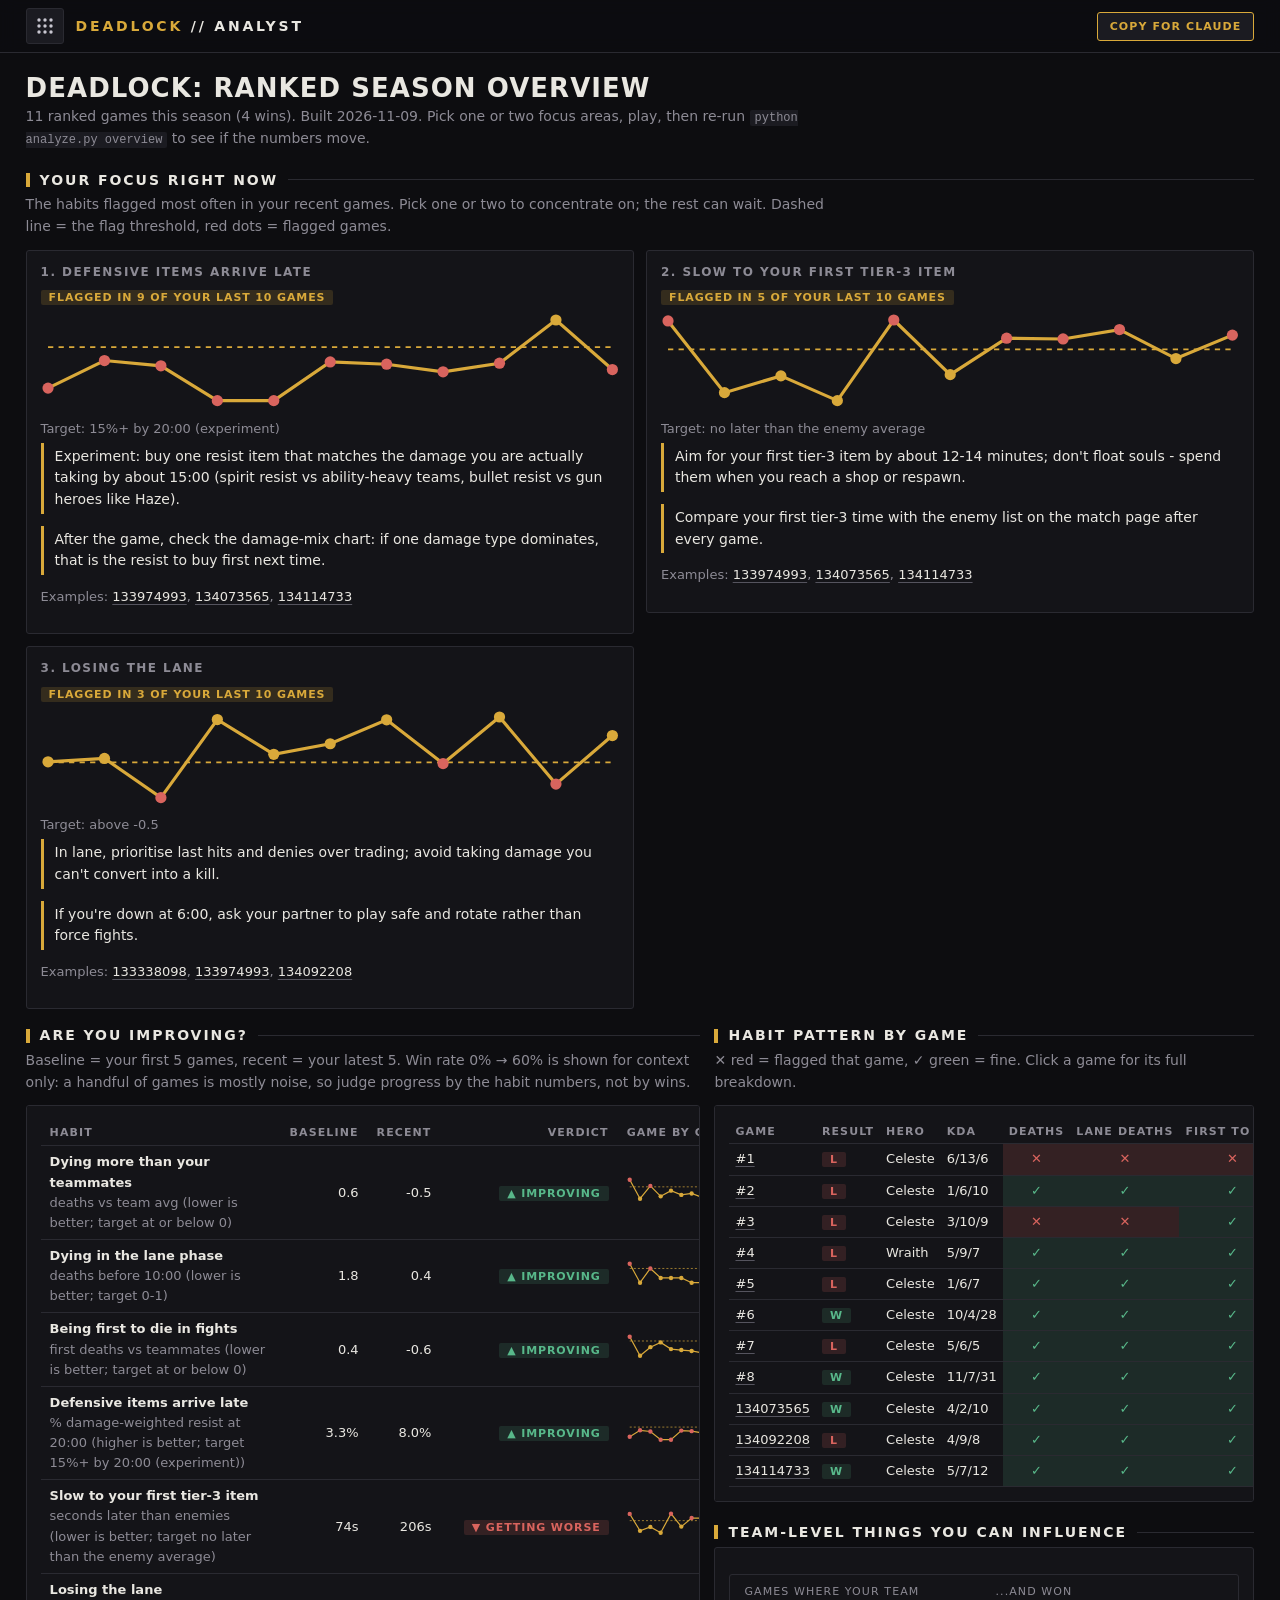
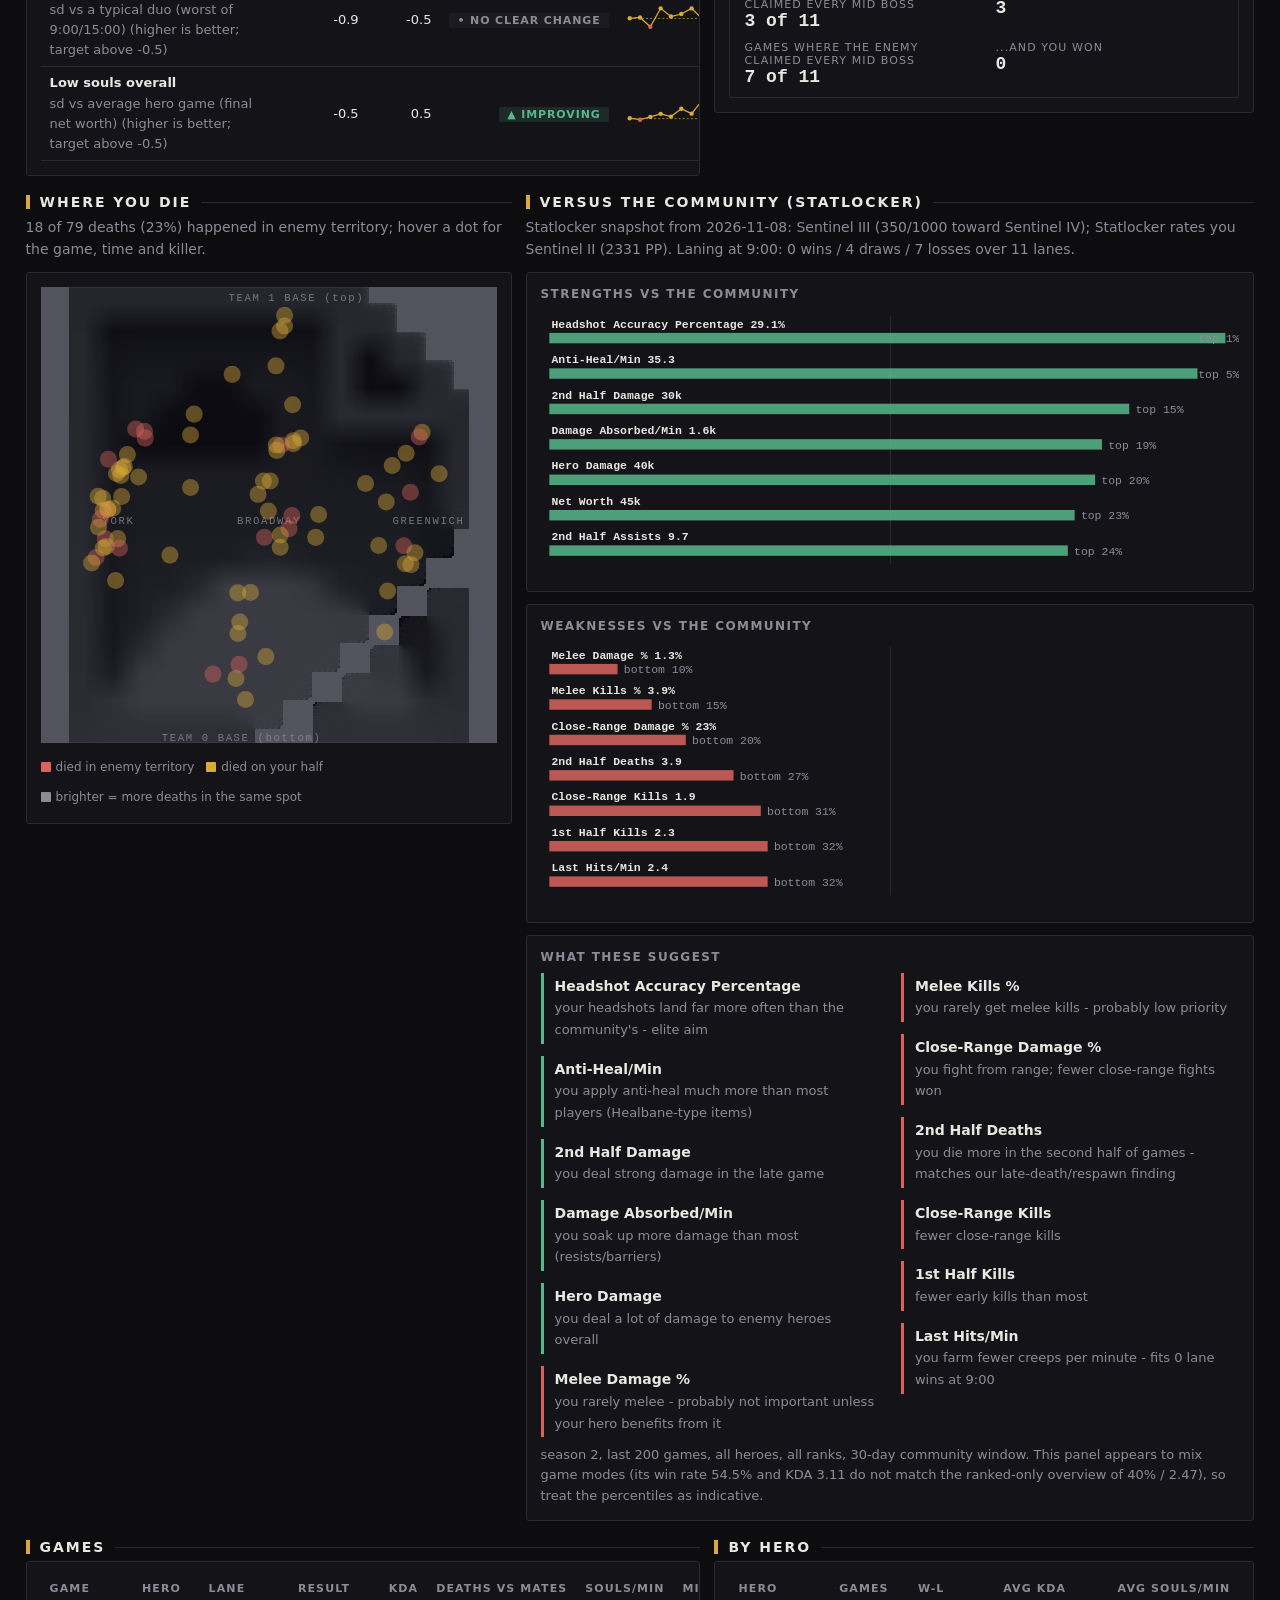
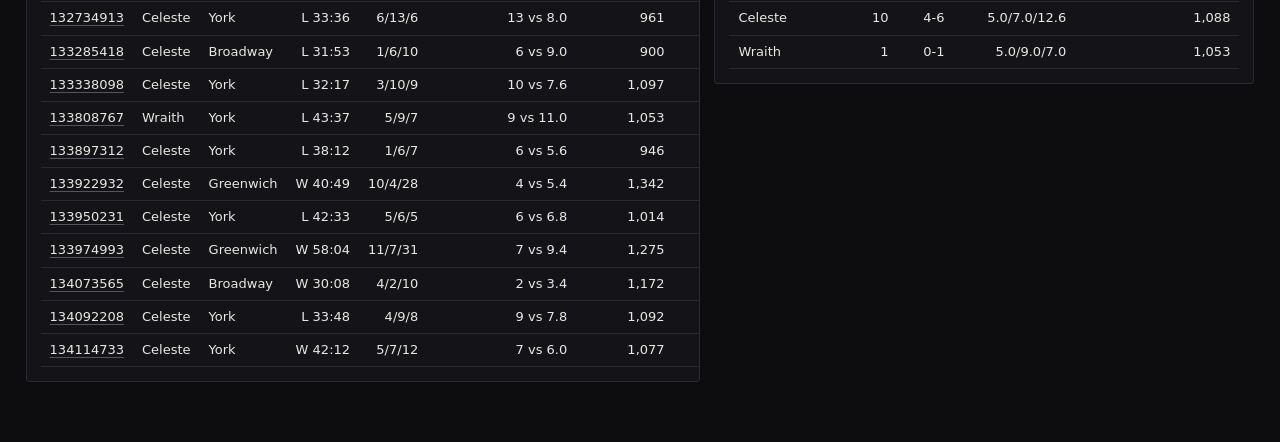
==== commit 6e733a65: "Calmer palette (greys + gold, green/red only for good/bad), waffle navigation menu, charts fit their" ====
--- a/docs/index.html
+++ b/docs/index.html
@@ -1,5 +1,5 @@
 <!doctype html><html lang="en"><head><meta charset="utf-8"><meta name="viewport" content="width=device-width,initial-scale=1">
-<title>Deadlock season overview</title><link rel="stylesheet" href="assets/lib.css?v=1794200318"></head><body><header id="nav"></header><main>
+<title>Deadlock season overview</title><link rel="stylesheet" href="assets/lib.css?v=1794200528"></head><body><header id="nav"></header><main>
 <div id="head"></div>
 <section id="s-focus"><h2>Your focus right now</h2><p class="sub">The habits flagged most often in your recent games. Pick one or two to concentrate on; the rest can wait. Dashed line = the flag threshold, red dots = flagged games.</p>
 <div class="cols" id="focus"></div></section>
@@ -16,4 +16,4 @@
 <section id="s-games"><h2>Games</h2><div class="card" id="games"></div></section>
 <section id="s-heroes"><h2>By hero</h2><div class="card" id="heroes"></div></section>
 </div>
-</main><script src="assets/lib.js?v=1794200318"></script><script>window.ASSET_BASE="";const O={"games":[{"id":132734913,"calib":1,"win":false,"hero":"Celeste","lane":"York","dur":2016,"kda":[6,13,6],"kpi":{"deaths":13,"mate_deaths":8.0,"spm":961.2202380952381,"midboss_mine":0,"midboss_total":2},"habits":{"deaths":{"value":5.0,"flag":true},"early":{"value":4,"flag":true},"first":{"value":2.4,"flag":true},"resist":{"value":2.334022805621851,"flag":true},"t3":{"value":320.66666666666663,"flag":true},"lane":{"value":-0.9859635484149607,"flag":false},"souls":{"value":-0.7246945261695535,"flag":false}},"sl":{"mvp":8,"grade":"D-","mmr":null}},{"id":133285418,"calib":2,"win":false,"hero":"Celeste","lane":"Broadway","dur":1913,"kda":[1,6,10],"kpi":{"deaths":6,"mate_deaths":9.0,"spm":900.2509147935181,"midboss_mine":0,"midboss_total":2},"habits":{"deaths":{"value":-3.0,"flag":false},"early":{"value":0,"flag":false},"first":{"value":-1.6,"flag":false},"resist":{"value":7.479812828688559,"flag":true},"t3":{"value":-110.0,"flag":false},"lane":{"value":-0.9002889465693716,"flag":false},"souls":{"value":-1.0226713318264629,"flag":true}},"sl":{"mvp":9,"grade":"D","mmr":null}},{"id":133338098,"calib":3,"win":false,"hero":"Celeste","lane":"York","dur":1937,"kda":[3,10,9],"kpi":{"deaths":10,"mate_deaths":7.6,"spm":1097.2225090345896,"midboss_mine":0,"midboss_total":2},"habits":{"deaths":{"value":2.4000000000000004,"flag":true},"early":{"value":3,"flag":true},"first":{"value":0.19999999999999996,"flag":false},"resist":{"value":6.494946315531774,"flag":true},"t3":{"value":-9.333333333333371,"flag":false},"lane":{"value":-1.884076939257251,"flag":true},"souls":{"value":-0.4656022841890745,"flag":false}},"sl":{"mvp":11,"grade":"E+","mmr":null}},{"id":133808767,"calib":4,"win":false,"hero":"Wraith","lane":"York","dur":2617,"kda":[5,9,7],"kpi":{"deaths":9,"mate_deaths":11.0,"spm":1053.4275888421857,"midboss_mine":0,"midboss_total":2},"habits":{"deaths":{"value":-2.0,"flag":false},"early":{"value":1,"flag":false},"first":{"value":1.2000000000000002,"flag":false},"resist":{"value":0.0,"flag":true},"t3":{"value":-158.0,"flag":false},"lane":{"value":0.07514656244448392,"flag":false},"souls":{"value":0.13486222542851448,"flag":false}},"sl":{"mvp":10,"grade":"E+","mmr":null}},{"id":133897312,"calib":5,"win":false,"hero":"Celeste","lane":"York","dur":2292,"kda":[1,6,7],"kpi":{"deaths":6,"mate_deaths":5.6,"spm":945.7853403141361,"midboss_mine":0,"midboss_total":1},"habits":{"deaths":{"value":0.40000000000000036,"flag":false},"early":{"value":1,"flag":false},"first":{"value":-0.19999999999999996,"flag":false},"resist":{"value":0.0,"flag":true},"t3":{"value":326.5,"flag":true},"lane":{"value":-0.7963634793124298,"flag":false},"souls":{"value":-0.40781435053774845,"flag":false}},"sl":{"mvp":8,"grade":"C-","mmr":null}},{"id":133922932,"calib":6,"win":true,"hero":"Celeste","lane":"Greenwich","dur":2449,"kda":[10,4,28],"kpi":{"deaths":4,"mate_deaths":5.4,"spm":1342.3193140057165,"midboss_mine":2,"midboss_total":2},"habits":{"deaths":{"value":-1.4000000000000004,"flag":false},"early":{"value":1,"flag":false},"first":{"value":-0.3999999999999999,"flag":false},"resist":{"value":7.2200290878869735,"flag":true},"t3":{"value":-1.8333333333333712,"flag":false},"lane":{"value":-0.5325979655779218,"flag":false},"souls":{"value":1.138862697188919,"flag":false}},"sl":{"mvp":2,"grade":"A","mmr":null}},{"id":133950231,"calib":7,"win":false,"hero":"Celeste","lane":"York","dur":2553,"kda":[5,6,5],"kpi":{"deaths":6,"mate_deaths":6.8,"spm":1014.4300822561693,"midboss_mine":0,"midboss_total":2},"habits":{"deaths":{"value":-0.7999999999999998,"flag":false},"early":{"value":0,"flag":false},"first":{"value":-0.6000000000000001,"flag":false},"resist":{"value":6.793337566551068,"flag":true},"t3":{"value":217.33333333333337,"flag":true},"lane":{"value":0.06785004750799,"flag":false},"souls":{"value":0.17628319978304346,"flag":false}},"sl":{"mvp":8,"grade":"D","mmr":null}},{"id":133974993,"calib":8,"win":true,"hero":"Celeste","lane":"Greenwich","dur":3484,"kda":[11,7,31],"kpi":{"deaths":7,"mate_deaths":9.4,"spm":1274.7244546498277,"midboss_mine":4,"midboss_total":5},"habits":{"deaths":{"value":-2.4000000000000004,"flag":false},"early":{"value":0,"flag":false},"first":{"value":-1.0,"flag":false},"resist":{"value":5.380388610266108,"flag":true},"t3":{"value":212.5,"flag":true},"lane":{"value":-1.029509510453249,"flag":true},"souls":{"value":2.7344563602015013,"flag":false}},"sl":{"mvp":1,"grade":"S-","mmr":175}},{"id":134073565,"calib":0,"win":true,"hero":"Celeste","lane":"Broadway","dur":1808,"kda":[4,2,10],"kpi":{"deaths":2,"mate_deaths":3.4,"spm":1172.1238938053098,"midboss_mine":1,"midboss_total":1},"habits":{"deaths":{"value":-1.4,"flag":false},"early":{"value":1,"flag":false},"first":{"value":0.19999999999999996,"flag":false},"resist":{"value":6.983652439412252,"flag":true},"t3":{"value":269.0,"flag":true},"lane":{"value":0.13844948332435475,"flag":false},"souls":{"value":-0.4740590549673174,"flag":false}},"sl":{"mvp":6,"grade":"C+","mmr":350}},{"id":134092208,"calib":0,"win":false,"hero":"Celeste","lane":"York","dur":2028,"kda":[4,9,8],"kpi":{"deaths":9,"mate_deaths":7.8,"spm":1091.923076923077,"midboss_mine":0,"midboss_total":2},"habits":{"deaths":{"value":1.2000000000000002,"flag":false},"early":{"value":1,"flag":false},"first":{"value":-0.20000000000000018,"flag":false},"resist":{"value":15.045116111710813,"flag":false},"t3":{"value":94.83333333333337,"flag":false},"lane":{"value":-1.5442540958702409,"flag":true},"souls":{"value":-0.34248165079995085,"flag":false}},"sl":{"mvp":9,"grade":"D","mmr":-175}},{"id":134114733,"calib":0,"win":true,"hero":"Celeste","lane":"York","dur":2532,"kda":[5,7,12],"kpi":{"deaths":7,"mate_deaths":6.0,"spm":1077.2985781990521,"midboss_mine":3,"midboss_total":3},"habits":{"deaths":{"value":1.0,"flag":false},"early":{"value":0,"flag":false},"first":{"value":-1.4,"flag":false},"resist":{"value":5.805276742185259,"flag":true},"t3":{"value":235.83333333333337,"flag":true},"lane":{"value":-0.3260343785091129,"flag":false},"souls":{"value":0.36680927084580855,"flag":false}},"sl":{"mvp":7,"grade":"C","mmr":350}}],"ov":{"focus":[{"id":"resist","title":"Defensive items arrive late","flagged":9,"of":10,"mean_sev":0.7871395156608667,"values":[7.479812828688559,6.494946315531774,0.0,0.0,7.2200290878869735,6.793337566551068,5.380388610266108,6.983652439412252,15.045116111710813,5.805276742185259],"advice":["Experiment: buy one resist item that matches the damage you are actually taking by about 15:00 (spirit resist vs ability-heavy teams, bullet resist vs gun heroes like Haze).","After the game, check the damage-mix chart: if one damage type dominates, that is the resist to buy first next time.","Measure it: this habit's number is the damage-weighted resist you own at 20:00 - it should climb if the experiment works."],"target":"15%+ by 20:00 (experiment)","unit":"% damage-weighted resist at 20:00","examples":[{"id":133974993,"evidence":"54% of damage taken was ability/other, 35% bullet; at 20:00 you owned 10% spirit and 0% bullet resist (damage-weighted 5.4%); first resist item Greater Expansion at 19:22; top damage dealer Vindicta was 65% bullet and you owned 0% bullet resist"},{"id":134073565,"evidence":"70% of damage taken was ability/other, 28% bullet; at 20:00 you owned 10% spirit and 0% bullet resist (damage-weighted 7.0%); first resist item Greater Expansion at 18:31"},{"id":134114733,"evidence":"58% of damage taken was ability/other, 26% bullet; at 20:00 you owned 10% spirit and 0% bullet resist (damage-weighted 5.8%); first resist item Greater Expansion at 17:38"}]},{"id":"t3","title":"Slow to your first tier-3 item","flagged":5,"of":10,"mean_sev":1.6815555555555555,"values":[-110.0,-9.333333333333371,-158.0,326.5,-1.8333333333333712,217.33333333333337,212.5,269.0,94.83333333333337,235.83333333333337],"advice":["Aim for your first tier-3 item by about 12-14 minutes; don't float souls - spend them when you reach a shop or respawn.","Compare your first tier-3 time with the enemy list on the match page after every game."],"target":"no later than the enemy average","unit":"seconds later than enemies","examples":[{"id":133974993,"evidence":"first tier-3 item at 15:54 (Torment Pulse), +3.5 min vs the enemy team's average"},{"id":134073565,"evidence":"first tier-3 item at 18:30 (Torment Pulse), +4.5 min vs the enemy team's average"},{"id":134114733,"evidence":"first tier-3 item at 17:37 (Torment Pulse), +3.9 min vs the enemy team's average"}]},{"id":"lane","title":"Losing the lane","flagged":3,"of":10,"mean_sev":1.4859468485269136,"values":[-0.9002889465693716,-1.884076939257251,0.07514656244448392,-0.7963634793124298,-0.5325979655779218,0.06785004750799,-1.029509510453249,0.13844948332435475,-1.5442540958702409,-0.3260343785091129],"advice":["In lane, prioritise last hits and denies over trading; avoid taking damage you can't convert into a kill.","If you're down at 6:00, ask your partner to play safe and rotate rather than force fights."],"target":"above -0.5","unit":"sd vs a typical duo (worst of 9:00/15:00)","examples":[{"id":133338098,"evidence":"9:00: -3,652 souls vs a typical Celeste duo (-1.6 sd); 15:00: -8,061 souls vs a typical Celeste duo (-1.9 sd)"},{"id":133974993,"evidence":"9:00: -921 souls vs a typical Celeste duo (-0.4 sd); 15:00: -4,368 souls vs a typical Celeste duo (-1.0 sd)"},{"id":134092208,"evidence":"9:00: -3,009 souls vs a typical Celeste duo (-1.3 sd); 15:00: -6,607 souls vs a typical Celeste duo (-1.5 sd)"}]},{"id":"souls","title":"Low souls overall","flagged":1,"of":10,"mean_sev":1.2783391647830784,"values":[-1.0226713318264629,-0.4656022841890745,0.13486222542851448,-0.40781435053774845,1.138862697188919,0.17628319978304346,2.7344563602015013,-0.4740590549673174,-0.34248165079995085,0.36680927084580855],"advice":["Fill dead time between fights with creeps or neutral camps; compare your 'souls by source' with your team on the match page.","Spend or bank souls deliberately - unspent souls don't help in fights."],"target":"above -0.5","unit":"sd vs average hero game (final net worth)","examples":[{"id":133285418,"evidence":"net worth 28,703 at the end = -1.0 sd vs the average Celeste game; 900 souls/min"}]},{"id":"deaths","title":"Dying more than your teammates","flagged":1,"of":10,"mean_sev":1.2000000000000002,"values":[-3.0,2.4000000000000004,-2.0,0.40000000000000036,-1.4000000000000004,-0.7999999999999998,-2.4000000000000004,-1.4,1.2000000000000002,1.0],"advice":["Before every fight, find your nearest ally: if nobody is within reach, don't take the fight.","When your team is behind, switch to safe farming and holding space; each late death costs 60-90 seconds of respawn.","After the game, look at which deaths came at full HP with no ally near - those are the avoidable ones."],"target":"at or below 0","unit":"deaths vs team avg","examples":[{"id":133338098,"evidence":"10 deaths vs 7.6 teammate average; 18% of the game spent dead (teammates 13%); deaths after 25:00 alone cost 140s of respawn"}]},{"id":"early","title":"Dying in the lane phase","flagged":1,"of":10,"mean_sev":1.0,"values":[0,3,1,1,1,0,0,1,1,0],"advice":["Before 10:00 only trade when your lane partner is near; back off at about 50% HP instead of chasing a kill.","Note which enemy kills you early and play around their burst (stay out of their range when their abilities are ready)."],"target":"0-1","unit":"deaths before 10:00","examples":[{"id":133338098,"evidence":"3 deaths before 10:00 (1:28, 2:12, 4:56); Graves killed you 2x"}]}],"trends":[{"id":"deaths","title":"Dying more than your teammates","unit":"deaths vs team avg","better":"lower","target":"at or below 0","series":[5.0,-3.0,2.4000000000000004,-2.0,0.40000000000000036,-1.4000000000000004,-0.7999999999999998,-2.4000000000000004,-1.4,1.2000000000000002,1.0],"baseline":0.5600000000000002,"recent":-0.48,"delta":-1.04,"verdict":"improving","tentative":false},{"id":"early","title":"Dying in the lane phase","unit":"deaths before 10:00","better":"lower","target":"0-1","series":[4,0,3,1,1,1,0,0,1,1,0],"baseline":1.8,"recent":0.4,"delta":-1.4,"verdict":"improving","tentative":false},{"id":"first","title":"Being first to die in fights","unit":"first deaths vs teammates","better":"lower","target":"at or below 0","series":[2.4,-1.6,0.19999999999999996,1.2000000000000002,-0.19999999999999996,-0.3999999999999999,-0.6000000000000001,-1.0,0.19999999999999996,-0.20000000000000018,-1.4],"baseline":0.4,"recent":-0.6,"delta":-1.0,"verdict":"improving","tentative":false},{"id":"resist","title":"Defensive items arrive late","unit":"% damage-weighted resist at 20:00","better":"higher","target":"15%+ by 20:00 (experiment)","series":[2.334022805621851,7.479812828688559,6.494946315531774,0.0,0.0,7.2200290878869735,6.793337566551068,5.380388610266108,6.983652439412252,15.045116111710813,5.805276742185259],"baseline":3.261756389968437,"recent":8.0015542940251,"delta":4.739797904056663,"verdict":"improving","tentative":false},{"id":"t3","title":"Slow to your first tier-3 item","unit":"seconds later than enemies","better":"lower","target":"no later than the enemy average","series":[320.66666666666663,-110.0,-9.333333333333371,-158.0,326.5,-1.8333333333333712,217.33333333333337,212.5,269.0,94.83333333333337,235.83333333333337],"baseline":73.96666666666665,"recent":205.9,"delta":131.93333333333334,"verdict":"getting worse","tentative":false},{"id":"lane","title":"Losing the lane","unit":"sd vs a typical duo (worst of 9:00/15:00)","better":"higher","target":"above -0.5","series":[-0.9859635484149607,-0.9002889465693716,-1.884076939257251,0.07514656244448392,-0.7963634793124298,-0.5325979655779218,0.06785004750799,-1.029509510453249,0.13844948332435475,-1.5442540958702409,-0.3260343785091129],"baseline":-0.8983092702219059,"recent":-0.5386996908000516,"delta":0.35960957942185423,"verdict":"no clear change","tentative":false},{"id":"souls","title":"Low souls overall","unit":"sd vs average hero game (final net worth)","better":"higher","target":"above -0.5","series":[-0.7246945261695535,-1.0226713318264629,-0.4656022841890745,0.13486222542851448,-0.40781435053774845,1.138862697188919,0.17628319978304346,2.7344563602015013,-0.4740590549673174,-0.34248165079995085,0.36680927084580855],"baseline":-0.497184053458865,"recent":0.492201625012617,"delta":0.9893856784714821,"verdict":"improving","tentative":false}],"outcome":{"wins":4,"n":11,"baseline_wr":0.0,"recent_wr":0.6,"b":5},"need":0},"rules":{"deaths":{"op":">=","v":2.0},"early":{"op":">=","v":3},"first":{"op":">=","v":1.5},"resist":{"op":"<=","v":10},"t3":{"op":">=","v":150},"lane":{"op":"<=","v":-1.0},"souls":{"op":"<=","v":-0.8}},"built":"2026-11-08","deaths":[{"x":-7048,"y":2127,"t":199,"side":"own","killer":"Apollo","game":132734913},{"x":-8057,"y":884,"t":239,"side":"own","killer":"Apollo","game":132734913},{"x":-6888,"y":2234,"t":363,"side":"own","killer":"Apollo","game":132734913},{"x":-7823,"y":205,"t":561,"side":"own","killer":"Haze","game":132734913},{"x":-211,"y":-1056,"t":837,"side":"enemy","killer":"Apollo","game":132734913},{"x":-7720,"y":-1118,"t":968,"side":"enemy","killer":"Haze","game":132734913},{"x":-8153,"y":-2006,"t":1103,"side":"enemy","killer":"Haze","game":132734913},{"x":6470,"y":2908,"t":1185,"side":"own","killer":"Haze","game":132734913},{"x":2342,"y":24,"t":1254,"side":"own","killer":"Viscous","game":132734913},{"x":1501,"y":3634,"t":1350,"side":"own","killer":"Haze","game":132734913},{"x":-26,"y":181,"t":1701,"side":"own","killer":"McGinnis","game":132734913},{"x":-1736,"y":6631,"t":1844,"side":"own","killer":"McGinnis","game":132734913},{"x":520,"y":8676,"t":2008,"side":"own","killer":"Seven","game":132734913},{"x":5598,"y":-3588,"t":671,"side":"own","killer":"Nurse Harrow","game":133285418},{"x":5459,"y":-5519,"t":762,"side":"own","killer":"Seven","game":133285418},{"x":-5838,"y":3624,"t":937,"side":"enemy","killer":"McGinnis","game":133285418},{"x":-4671,"y":-1894,"t":1203,"side":"own","killer":"Apollo","game":133285418},{"x":-146,"y":-6682,"t":1773,"side":"own","killer":"Dynamo","game":133285418},{"x":-1376,"y":-5053,"t":1889,"side":"own","killer":"Apollo","game":133285418},{"x":-7678,"y":-1483,"t":88,"side":"own","killer":"Graves","game":133338098},{"x":-7135,"y":-1116,"t":132,"side":"own","killer":"Graves","game":133338098},{"x":-8362,"y":-2261,"t":296,"side":"own","killer":"Wraith","game":133338098},{"x":-7609,"y":247,"t":745,"side":"enemy","killer":"Drifter","game":133338098},{"x":5177,"y":-1442,"t":952,"side":"own","killer":"Drifter","game":133338098},{"x":-7571,"y":2627,"t":1162,"side":"enemy","killer":"Infernus","game":133338098},{"x":2204,"y":-1057,"t":1239,"side":"own","killer":"Paradox","game":133338098},{"x":-872,"y":-3659,"t":1365,"side":"own","killer":"Wraith","game":133338098},{"x":-1462,"y":-5595,"t":1736,"side":"own","killer":"Graves","game":133338098},{"x":-1555,"y":-7709,"t":1904,"side":"own","killer":"Wraith","game":133338098},{"x":-7191,"y":1955,"t":511,"side":"own","killer":"Mo & Krill","game":133808767},{"x":-6819,"y":2283,"t":628,"side":"own","killer":"Vindicta","game":133808767},{"x":7220,"y":3901,"t":932,"side":"own","killer":"Mo & Krill","game":133808767},{"x":-7950,"y":-196,"t":1632,"side":"enemy","killer":"Victor","game":133808767},{"x":5814,"y":2329,"t":1854,"side":"own","killer":"Vindicta","game":133808767},{"x":-261,"y":1596,"t":2082,"side":"own","killer":"Lash","game":133808767},{"x":1152,"y":3364,"t":2238,"side":"own","killer":"Violet","game":133808767},{"x":734,"y":8911,"t":2374,"side":"own","killer":"Lash","game":133808767},{"x":331,"y":7033,"t":2606,"side":"own","killer":"Baba","game":133808767},{"x":-7815,"y":-1556,"t":288,"side":"own","killer":"Grey Talon","game":133897312},{"x":-8040,"y":-581,"t":1226,"side":"own","killer":"Victor","game":133897312},{"x":-7233,"y":-3091,"t":1633,"side":"own","killer":"Lady Geist","game":133897312},{"x":-5871,"y":3944,"t":1762,"side":"enemy","killer":"Graves","game":133897312},{"x":-6287,"y":4054,"t":1918,"side":"enemy","killer":"Grey Talon","game":133897312},{"x":-1107,"y":-8703,"t":2227,"side":"own","killer":"Sinclair","game":133897312},{"x":8027,"y":1948,"t":423,"side":"own","killer":"Victor","game":133922932},{"x":6362,"y":-1455,"t":731,"side":"enemy","killer":"Victor","game":133922932},{"x":-2639,"y":-7507,"t":1880,"side":"enemy","killer":"Kelvin","game":133922932},{"x":1116,"y":5201,"t":2255,"side":"own","killer":"Infernus","game":133922932},{"x":-3697,"y":1296,"t":1372,"side":"own","killer":"Haze","game":133950231},{"x":-7843,"y":783,"t":1634,"side":"own","killer":"Victor","game":133950231},{"x":945,"y":-651,"t":1798,"side":"enemy","killer":"Grey Talon","game":133950231},{"x":-6677,"y":2846,"t":1949,"side":"own","killer":"Victor","game":133950231},{"x":-3529,"y":4756,"t":2128,"side":"own","killer":"Haze","game":133950231},{"x":-517,"y":972,"t":2479,"side":"own","killer":"Solomon","game":133950231},{"x":6670,"y":1075,"t":675,"side":"enemy","killer":"Bebop","game":133974993},{"x":6696,"y":-2353,"t":791,"side":"own","killer":"Bebop","game":133974993},{"x":6883,"y":-1779,"t":932,"side":"own","killer":"Dynamo","game":133974993},{"x":6432,"y":-2304,"t":1152,"side":"own","killer":"Abrams","game":133974993},{"x":7091,"y":3677,"t":1676,"side":"enemy","killer":"Dynamo","game":133974993},{"x":570,"y":3291,"t":2384,"side":"enemy","killer":"Abrams","game":133974993},{"x":-1469,"y":-3675,"t":2629,"side":"own","killer":"Dynamo","game":133974993},{"x":533,"y":-941,"t":565,"side":"own","killer":"Holliday","game":134073565},{"x":529,"y":-1519,"t":1081,"side":"own","killer":"Graves","game":134073565},{"x":-6987,"y":1868,"t":382,"side":"own","killer":"Drifter","game":134092208},{"x":-7372,"y":314,"t":696,"side":"own","killer":"Victor","game":134092208},{"x":-7597,"y":268,"t":823,"side":"own","killer":"Victor","game":134092208},{"x":1145,"y":3505,"t":907,"side":"own","killer":"Drifter","game":134092208},{"x":367,"y":3046,"t":1136,"side":"own","killer":"Holliday","game":134092208},{"x":61,"y":1601,"t":1321,"side":"own","killer":"Victor","game":134092208},{"x":-7053,"y":-1565,"t":1543,"side":"enemy","killer":"Victor","game":134092208},{"x":-3700,"y":3775,"t":1790,"side":"own","killer":"Haze","game":134092208},{"x":736,"y":9418,"t":2010,"side":"own","killer":"Mo & Krill","game":134092208},{"x":-6150,"y":1795,"t":737,"side":"own","killer":"Seven","game":134114733},{"x":-6949,"y":869,"t":1026,"side":"own","killer":"Graves","game":134114733},{"x":5529,"y":610,"t":1820,"side":"own","killer":"Abrams","game":134114733},{"x":1084,"y":-28,"t":1934,"side":"enemy","killer":"Graves","game":134114733},{"x":4554,"y":1480,"t":2121,"side":"own","killer":"Haze","game":134114733},{"x":341,"y":3302,"t":2293,"side":"own","killer":"Abrams","game":134114733},{"x":-1411,"y":-7047,"t":2475,"side":"enemy","killer":"Graves","game":134114733}],"community":{"strengths":[{"name":"Headshot Accuracy Percentage","key":"HEADSHOT ACCURACY PERCENTAGE","value":"29.1%","pct":99.1,"hint":"your headshots land far more often than the community's - elite aim"},{"name":"Anti-Heal/Min","key":"ANTI-HEAL/MIN","value":"35.3","pct":95,"hint":"you apply anti-heal much more than most players (Healbane-type items)"},{"name":"2nd Half Damage","key":"2ND HALF DAMAGE","value":"30k","pct":85,"hint":"you deal strong damage in the late game"},{"name":"Damage Absorbed/Min","key":"DAMAGE ABSORBED/MIN","value":"1.6k","pct":81,"hint":"you soak up more damage than most (resists/barriers)"},{"name":"Hero Damage","key":"HERO DAMAGE","value":"40k","pct":80,"hint":"you deal a lot of damage to enemy heroes overall"},{"name":"Net Worth","key":"NET WORTH","value":"45k","pct":77,"hint":null},{"name":"2nd Half Assists","key":"2ND HALF ASSISTS","value":"9.7","pct":76,"hint":null}],"weaknesses":[{"name":"Melee Damage %","key":"MELEE DAMAGE %","value":"1.3%","pct":10,"hint":"you rarely melee - probably not important unless your hero benefits from it"},{"name":"Melee Kills %","key":"MELEE KILLS %","value":"3.9%","pct":15,"hint":"you rarely get melee kills - probably low priority"},{"name":"Close-Range Damage %","key":"CLOSE-RANGE DAMAGE %","value":"23%","pct":20,"hint":"you fight from range; fewer close-range fights won"},{"name":"2nd Half Deaths","key":"2ND HALF DEATHS","value":"3.9","pct":27,"hint":"you die more in the second half of games - matches our late-death/respawn finding"},{"name":"Close-Range Kills","key":"CLOSE-RANGE KILLS","value":"1.9","pct":31,"hint":"fewer close-range kills"},{"name":"1st Half Kills","key":"1ST HALF KILLS","value":"2.3","pct":32,"hint":"fewer early kills than most"},{"name":"Last Hits/Min","key":"LAST HITS/MIN","value":"2.4","pct":32,"hint":"you farm fewer creeps per minute - fits 0 lane wins at 9:00"}],"meta":{"sample":"season 2, last 200 games, all heroes, all ranks, 30-day community window","caveat":"This panel appears to mix game modes (its win rate 54.5% and KDA 3.11 do not match the ranked-only overview of 40% / 2.47), so treat the percentiles as indicative."},"rank":{"in_game":"Sentinel III (350/1000 toward Sentinel IV)","statlocker":"Sentinel II","pp":2331,"note":"Statlocker still shows 'Calibrating'"},"laning":{"lanes":11,"wins":0,"draws":4,"losses":7,"avg_lane_net_worth_9min":5700,"definition":"decided by net worth at 9:00: 10% or more ahead = win, 10% or more behind = loss"},"captured":"2026-11-08","overview":{"record":"4W-6L over 10 games","win_rate":0.4,"kda_ratio":2.47,"avg_match_rank":6.78,"best_match_rank":1,"damage_per_min":984,"damage_taken_per_min":901,"kill_participation":0.54,"souls_per_min":1100,"accuracy":0.52,"headshot_accuracy":0.37,"avg_last_hits":105.2,"avg_denies":4.7}}};renderNav({page:'overview',current:0,games:[{"id":132734913,"label":"#1","win":false,"hero":"Celeste"},{"id":133285418,"label":"#2","win":false,"hero":"Celeste"},{"id":133338098,"label":"#3","win":false,"hero":"Celeste"},{"id":133808767,"label":"#4","win":false,"hero":"Wraith"},{"id":133897312,"label":"#5","win":false,"hero":"Celeste"},{"id":133922932,"label":"#6","win":true,"hero":"Celeste"},{"id":133950231,"label":"#7","win":false,"hero":"Celeste"},{"id":133974993,"label":"#8","win":true,"hero":"Celeste"},{"id":134073565,"label":"11-09","win":true,"hero":"Celeste"},{"id":134092208,"label":"11-09","win":false,"hero":"Celeste"},{"id":134114733,"label":"11-09","win":true,"hero":"Celeste"}],chips:[["s-focus","Focus"],["s-improve","Improving?"],["s-pattern","Habit grid"],["s-map","Death map"],["s-community","Community"],["s-games","Games"],["s-heroes","Heroes"]],brief:"# Deadlock coaching request: season overview\n\nYou are my Deadlock coach. Use ONLY the data below (be honest about small sample sizes).\n1. Pick the 2-3 most valuable things for me to practise, ordered by impact.\n2. For each, give one concrete in-game adjustment I can apply next game, and how I'll measure it from this data.\n3. Point out any pattern across games that the tool did not flag.\n4. Tell me what to ignore for now. Keep it short and practical.\n\n## Me\nRanked season so far: 11 games, 4 win(s), 7 loss(es). Heroes: Celeste x10, Wraith x1. Low rank; main is Celeste.\n\n## Focus areas (flagged most often in recent games)\n- **Defensive items arrive late**: flagged in 9 of the last 10 games. Measure: % damage-weighted resist at 20:00 (target 15%+ by 20:00 (experiment)).\n  - game 133974993: 54% of damage taken was ability/other, 35% bullet; at 20:00 you owned 10% spirit and 0% bullet resist (damage-weighted 5.4%); first resist item Greater Expansion at 19:22; top damage dealer Vindicta was 65% bullet and you owned 0% bullet resist\n  - game 134073565: 70% of damage taken was ability/other, 28% bullet; at 20:00 you owned 10% spirit and 0% bullet resist (damage-weighted 7.0%); first resist item Greater Expansion at 18:31\n  - game 134114733: 58% of damage taken was ability/other, 26% bullet; at 20:00 you owned 10% spirit and 0% bullet resist (damage-weighted 5.8%); first resist item Greater Expansion at 17:38\n- **Slow to your first tier-3 item**: flagged in 5 of the last 10 games. Measure: seconds later than enemies (target no later than the enemy average).\n  - game 133974993: first tier-3 item at 15:54 (Torment Pulse), +3.5 min vs the enemy team's average\n  - game 134073565: first tier-3 item at 18:30 (Torment Pulse), +4.5 min vs the enemy team's average\n  - game 134114733: first tier-3 item at 17:37 (Torment Pulse), +3.9 min vs the enemy team's average\n- **Losing the lane**: flagged in 3 of the last 10 games. Measure: sd vs a typical duo (worst of 9:00/15:00) (target above -0.5).\n  - game 133338098: 9:00: -3,652 souls vs a typical Celeste duo (-1.6 sd); 15:00: -8,061 souls vs a typical Celeste duo (-1.9 sd)\n  - game 133974993: 9:00: -921 souls vs a typical Celeste duo (-0.4 sd); 15:00: -4,368 souls vs a typical Celeste duo (-1.0 sd)\n  - game 134092208: 9:00: -3,009 souls vs a typical Celeste duo (-1.3 sd); 15:00: -6,607 souls vs a typical Celeste duo (-1.5 sd)\n\n## Are the habits improving? (baseline = first games, recent = latest games)\n| habit | baseline | recent | verdict |\n|---|---|---|---|\n| Dying more than your teammates (deaths vs team avg) | 0.6 | -0.5 | improving |\n| Dying in the lane phase (deaths before 10:00) | 1.8 | 0.4 | improving |\n| Being first to die in fights (first deaths vs teammates) | 0.4 | -0.6 | improving |\n| Defensive items arrive late (% damage-weighted resist at 20:00) | 3.3 | 8.0 | improving |\n| Slow to your first tier-3 item (seconds later than enemies) | 74.0 | 205.9 | getting worse |\n| Losing the lane (sd vs a typical duo (worst of 9:00/15:00)) | -0.9 | -0.5 | no clear change |\n| Low souls overall (sd vs average hero game (final net worth)) | -0.5 | 0.5 | improving |\n\n## Game by game\n| game | hero | result | KDA | deaths vs teammate avg | souls/min | mid boss | flagged habits |\n|---|---|---|---|---|---|---|---|\n| 132734913 | Celeste | L 33:36 | 6/13/6 | 13 vs 8.0 | 961 | 0/2 | Dying more than your teammates; Dying in the lane phase; Being first to die in fights; Defensive items arrive late; Slow to your first tier-3 item |\n| 133285418 | Celeste | L 31:53 | 1/6/10 | 6 vs 9.0 | 900 | 0/2 | Defensive items arrive late; Low souls overall |\n| 133338098 | Celeste | L 32:17 | 3/10/9 | 10 vs 7.6 | 1,097 | 0/2 | Dying more than your teammates; Dying in the lane phase; Defensive items arrive late; Losing the lane |\n| 133808767 | Wraith | L 43:37 | 5/9/7 | 9 vs 11.0 | 1,053 | 0/2 | Defensive items arrive late |\n| 133897312 | Celeste | L 38:12 | 1/6/7 | 6 vs 5.6 | 946 | 0/1 | Defensive items arrive late; Slow to your first tier-3 item |\n| 133922932 | Celeste | W 40:49 | 10/4/28 | 4 vs 5.4 | 1,342 | 2/2 | Defensive items arrive late |\n| 133950231 | Celeste | L 42:33 | 5/6/5 | 6 vs 6.8 | 1,014 | 0/2 | Defensive items arrive late; Slow to your first tier-3 item |\n| 133974993 | Celeste | W 58:04 | 11/7/31 | 7 vs 9.4 | 1,275 | 4/5 | Defensive items arrive late; Slow to your first tier-3 item; Losing the lane |\n| 134073565 | Celeste | W 30:08 | 4/2/10 | 2 vs 3.4 | 1,172 | 1/1 | Defensive items arrive late; Slow to your first tier-3 item |\n| 134092208 | Celeste | L 33:48 | 4/9/8 | 9 vs 7.8 | 1,092 | 0/2 | Losing the lane |\n| 134114733 | Celeste | W 42:12 | 5/7/12 | 7 vs 6.0 | 1,077 | 3/3 | Defensive items arrive late; Slow to your first tier-3 item |\n\n## Statlocker snapshot (2026-11-08)\n- Rank: Sentinel III (350/1000 toward Sentinel IV); Statlocker rating Sentinel II (2331 PP). Laning at 9:00: 0 wins / 4 draws / 7 losses in 11 lanes.\n- Strengths vs the community (better than X% of players): Headshot Accuracy Percentage 29.1% (99%); Anti-Heal/Min 35.3 (95%); 2nd Half Damage 30k (85%); Damage Absorbed/Min 1.6k (81%); Hero Damage 40k (80%); Net Worth 45k (77%); 2nd Half Assists 9.7 (76%)\n- Weaknesses vs the community: Melee Damage % 1.3% (10%); Melee Kills % 3.9% (15%); Close-Range Damage % 23% (20%); 2nd Half Deaths 3.9 (27%); Close-Range Kills 1.9 (31%); 1st Half Kills 2.3 (32%); Last Hits/Min 2.4 (32%)\n- Caveat: This panel appears to mix game modes (its win rate 54.5% and KDA 3.11 do not match the ranked-only overview of 40% / 2.47), so treat the percentiles as indicative.\n- Statlocker match rank and grade per game: 132734913: D- (rank 8/12); 133285418: D (rank 9/12); 133338098: E+ (rank 11/12); 133808767: E+ (rank 10/12); 133897312: C- (rank 8/12); 133922932: A (rank 2/12); 133950231: D (rank 8/12); 133974993: S- (rank 1/12, +175 MMR); 134073565: C+ (rank 6/12, +350 MMR); 134092208: D (rank 9/12, -175 MMR); 134114733: C (rank 7/12, +350 MMR)\n\n## Team-level\n- My team claimed every mid boss in 3 of 11 games; the enemy claimed every one in 7.\n- Deaths in enemy territory: 18 of 79.\n"});renderOverview(O);</script></body></html>+</main><script src="assets/lib.js?v=1794200528"></script><script>window.ASSET_BASE="";const O={"games":[{"id":132734913,"calib":1,"win":false,"hero":"Celeste","lane":"York","dur":2016,"kda":[6,13,6],"kpi":{"deaths":13,"mate_deaths":8.0,"spm":961.2202380952381,"midboss_mine":0,"midboss_total":2},"habits":{"deaths":{"value":5.0,"flag":true},"early":{"value":4,"flag":true},"first":{"value":2.4,"flag":true},"resist":{"value":2.334022805621851,"flag":true},"t3":{"value":320.66666666666663,"flag":true},"lane":{"value":-0.9859635484149607,"flag":false},"souls":{"value":-0.7246945261695535,"flag":false}},"sl":{"mvp":8,"grade":"D-","mmr":null}},{"id":133285418,"calib":2,"win":false,"hero":"Celeste","lane":"Broadway","dur":1913,"kda":[1,6,10],"kpi":{"deaths":6,"mate_deaths":9.0,"spm":900.2509147935181,"midboss_mine":0,"midboss_total":2},"habits":{"deaths":{"value":-3.0,"flag":false},"early":{"value":0,"flag":false},"first":{"value":-1.6,"flag":false},"resist":{"value":7.479812828688559,"flag":true},"t3":{"value":-110.0,"flag":false},"lane":{"value":-0.9002889465693716,"flag":false},"souls":{"value":-1.0226713318264629,"flag":true}},"sl":{"mvp":9,"grade":"D","mmr":null}},{"id":133338098,"calib":3,"win":false,"hero":"Celeste","lane":"York","dur":1937,"kda":[3,10,9],"kpi":{"deaths":10,"mate_deaths":7.6,"spm":1097.2225090345896,"midboss_mine":0,"midboss_total":2},"habits":{"deaths":{"value":2.4000000000000004,"flag":true},"early":{"value":3,"flag":true},"first":{"value":0.19999999999999996,"flag":false},"resist":{"value":6.494946315531774,"flag":true},"t3":{"value":-9.333333333333371,"flag":false},"lane":{"value":-1.884076939257251,"flag":true},"souls":{"value":-0.4656022841890745,"flag":false}},"sl":{"mvp":11,"grade":"E+","mmr":null}},{"id":133808767,"calib":4,"win":false,"hero":"Wraith","lane":"York","dur":2617,"kda":[5,9,7],"kpi":{"deaths":9,"mate_deaths":11.0,"spm":1053.4275888421857,"midboss_mine":0,"midboss_total":2},"habits":{"deaths":{"value":-2.0,"flag":false},"early":{"value":1,"flag":false},"first":{"value":1.2000000000000002,"flag":false},"resist":{"value":0.0,"flag":true},"t3":{"value":-158.0,"flag":false},"lane":{"value":0.07514656244448392,"flag":false},"souls":{"value":0.13486222542851448,"flag":false}},"sl":{"mvp":10,"grade":"E+","mmr":null}},{"id":133897312,"calib":5,"win":false,"hero":"Celeste","lane":"York","dur":2292,"kda":[1,6,7],"kpi":{"deaths":6,"mate_deaths":5.6,"spm":945.7853403141361,"midboss_mine":0,"midboss_total":1},"habits":{"deaths":{"value":0.40000000000000036,"flag":false},"early":{"value":1,"flag":false},"first":{"value":-0.19999999999999996,"flag":false},"resist":{"value":0.0,"flag":true},"t3":{"value":326.5,"flag":true},"lane":{"value":-0.7963634793124298,"flag":false},"souls":{"value":-0.40781435053774845,"flag":false}},"sl":{"mvp":8,"grade":"C-","mmr":null}},{"id":133922932,"calib":6,"win":true,"hero":"Celeste","lane":"Greenwich","dur":2449,"kda":[10,4,28],"kpi":{"deaths":4,"mate_deaths":5.4,"spm":1342.3193140057165,"midboss_mine":2,"midboss_total":2},"habits":{"deaths":{"value":-1.4000000000000004,"flag":false},"early":{"value":1,"flag":false},"first":{"value":-0.3999999999999999,"flag":false},"resist":{"value":7.2200290878869735,"flag":true},"t3":{"value":-1.8333333333333712,"flag":false},"lane":{"value":-0.5325979655779218,"flag":false},"souls":{"value":1.138862697188919,"flag":false}},"sl":{"mvp":2,"grade":"A","mmr":null}},{"id":133950231,"calib":7,"win":false,"hero":"Celeste","lane":"York","dur":2553,"kda":[5,6,5],"kpi":{"deaths":6,"mate_deaths":6.8,"spm":1014.4300822561693,"midboss_mine":0,"midboss_total":2},"habits":{"deaths":{"value":-0.7999999999999998,"flag":false},"early":{"value":0,"flag":false},"first":{"value":-0.6000000000000001,"flag":false},"resist":{"value":6.793337566551068,"flag":true},"t3":{"value":217.33333333333337,"flag":true},"lane":{"value":0.06785004750799,"flag":false},"souls":{"value":0.17628319978304346,"flag":false}},"sl":{"mvp":8,"grade":"D","mmr":null}},{"id":133974993,"calib":8,"win":true,"hero":"Celeste","lane":"Greenwich","dur":3484,"kda":[11,7,31],"kpi":{"deaths":7,"mate_deaths":9.4,"spm":1274.7244546498277,"midboss_mine":4,"midboss_total":5},"habits":{"deaths":{"value":-2.4000000000000004,"flag":false},"early":{"value":0,"flag":false},"first":{"value":-1.0,"flag":false},"resist":{"value":5.380388610266108,"flag":true},"t3":{"value":212.5,"flag":true},"lane":{"value":-1.029509510453249,"flag":true},"souls":{"value":2.7344563602015013,"flag":false}},"sl":{"mvp":1,"grade":"S-","mmr":175}},{"id":134073565,"calib":0,"win":true,"hero":"Celeste","lane":"Broadway","dur":1808,"kda":[4,2,10],"kpi":{"deaths":2,"mate_deaths":3.4,"spm":1172.1238938053098,"midboss_mine":1,"midboss_total":1},"habits":{"deaths":{"value":-1.4,"flag":false},"early":{"value":1,"flag":false},"first":{"value":0.19999999999999996,"flag":false},"resist":{"value":6.983652439412252,"flag":true},"t3":{"value":269.0,"flag":true},"lane":{"value":0.13844948332435475,"flag":false},"souls":{"value":-0.4740590549673174,"flag":false}},"sl":{"mvp":6,"grade":"C+","mmr":350}},{"id":134092208,"calib":0,"win":false,"hero":"Celeste","lane":"York","dur":2028,"kda":[4,9,8],"kpi":{"deaths":9,"mate_deaths":7.8,"spm":1091.923076923077,"midboss_mine":0,"midboss_total":2},"habits":{"deaths":{"value":1.2000000000000002,"flag":false},"early":{"value":1,"flag":false},"first":{"value":-0.20000000000000018,"flag":false},"resist":{"value":15.045116111710813,"flag":false},"t3":{"value":94.83333333333337,"flag":false},"lane":{"value":-1.5442540958702409,"flag":true},"souls":{"value":-0.34248165079995085,"flag":false}},"sl":{"mvp":9,"grade":"D","mmr":-175}},{"id":134114733,"calib":0,"win":true,"hero":"Celeste","lane":"York","dur":2532,"kda":[5,7,12],"kpi":{"deaths":7,"mate_deaths":6.0,"spm":1077.2985781990521,"midboss_mine":3,"midboss_total":3},"habits":{"deaths":{"value":1.0,"flag":false},"early":{"value":0,"flag":false},"first":{"value":-1.4,"flag":false},"resist":{"value":5.805276742185259,"flag":true},"t3":{"value":235.83333333333337,"flag":true},"lane":{"value":-0.3260343785091129,"flag":false},"souls":{"value":0.36680927084580855,"flag":false}},"sl":{"mvp":7,"grade":"C","mmr":350}}],"ov":{"focus":[{"id":"resist","title":"Defensive items arrive late","flagged":9,"of":10,"mean_sev":0.7871395156608667,"values":[7.479812828688559,6.494946315531774,0.0,0.0,7.2200290878869735,6.793337566551068,5.380388610266108,6.983652439412252,15.045116111710813,5.805276742185259],"advice":["Experiment: buy one resist item that matches the damage you are actually taking by about 15:00 (spirit resist vs ability-heavy teams, bullet resist vs gun heroes like Haze).","After the game, check the damage-mix chart: if one damage type dominates, that is the resist to buy first next time.","Measure it: this habit's number is the damage-weighted resist you own at 20:00 - it should climb if the experiment works."],"target":"15%+ by 20:00 (experiment)","unit":"% damage-weighted resist at 20:00","examples":[{"id":133974993,"evidence":"54% of damage taken was ability/other, 35% bullet; at 20:00 you owned 10% spirit and 0% bullet resist (damage-weighted 5.4%); first resist item Greater Expansion at 19:22; top damage dealer Vindicta was 65% bullet and you owned 0% bullet resist"},{"id":134073565,"evidence":"70% of damage taken was ability/other, 28% bullet; at 20:00 you owned 10% spirit and 0% bullet resist (damage-weighted 7.0%); first resist item Greater Expansion at 18:31"},{"id":134114733,"evidence":"58% of damage taken was ability/other, 26% bullet; at 20:00 you owned 10% spirit and 0% bullet resist (damage-weighted 5.8%); first resist item Greater Expansion at 17:38"}]},{"id":"t3","title":"Slow to your first tier-3 item","flagged":5,"of":10,"mean_sev":1.6815555555555555,"values":[-110.0,-9.333333333333371,-158.0,326.5,-1.8333333333333712,217.33333333333337,212.5,269.0,94.83333333333337,235.83333333333337],"advice":["Aim for your first tier-3 item by about 12-14 minutes; don't float souls - spend them when you reach a shop or respawn.","Compare your first tier-3 time with the enemy list on the match page after every game."],"target":"no later than the enemy average","unit":"seconds later than enemies","examples":[{"id":133974993,"evidence":"first tier-3 item at 15:54 (Torment Pulse), +3.5 min vs the enemy team's average"},{"id":134073565,"evidence":"first tier-3 item at 18:30 (Torment Pulse), +4.5 min vs the enemy team's average"},{"id":134114733,"evidence":"first tier-3 item at 17:37 (Torment Pulse), +3.9 min vs the enemy team's average"}]},{"id":"lane","title":"Losing the lane","flagged":3,"of":10,"mean_sev":1.4859468485269136,"values":[-0.9002889465693716,-1.884076939257251,0.07514656244448392,-0.7963634793124298,-0.5325979655779218,0.06785004750799,-1.029509510453249,0.13844948332435475,-1.5442540958702409,-0.3260343785091129],"advice":["In lane, prioritise last hits and denies over trading; avoid taking damage you can't convert into a kill.","If you're down at 6:00, ask your partner to play safe and rotate rather than force fights."],"target":"above -0.5","unit":"sd vs a typical duo (worst of 9:00/15:00)","examples":[{"id":133338098,"evidence":"9:00: -3,652 souls vs a typical Celeste duo (-1.6 sd); 15:00: -8,061 souls vs a typical Celeste duo (-1.9 sd)"},{"id":133974993,"evidence":"9:00: -921 souls vs a typical Celeste duo (-0.4 sd); 15:00: -4,368 souls vs a typical Celeste duo (-1.0 sd)"},{"id":134092208,"evidence":"9:00: -3,009 souls vs a typical Celeste duo (-1.3 sd); 15:00: -6,607 souls vs a typical Celeste duo (-1.5 sd)"}]},{"id":"souls","title":"Low souls overall","flagged":1,"of":10,"mean_sev":1.2783391647830784,"values":[-1.0226713318264629,-0.4656022841890745,0.13486222542851448,-0.40781435053774845,1.138862697188919,0.17628319978304346,2.7344563602015013,-0.4740590549673174,-0.34248165079995085,0.36680927084580855],"advice":["Fill dead time between fights with creeps or neutral camps; compare your 'souls by source' with your team on the match page.","Spend or bank souls deliberately - unspent souls don't help in fights."],"target":"above -0.5","unit":"sd vs average hero game (final net worth)","examples":[{"id":133285418,"evidence":"net worth 28,703 at the end = -1.0 sd vs the average Celeste game; 900 souls/min"}]},{"id":"deaths","title":"Dying more than your teammates","flagged":1,"of":10,"mean_sev":1.2000000000000002,"values":[-3.0,2.4000000000000004,-2.0,0.40000000000000036,-1.4000000000000004,-0.7999999999999998,-2.4000000000000004,-1.4,1.2000000000000002,1.0],"advice":["Before every fight, find your nearest ally: if nobody is within reach, don't take the fight.","When your team is behind, switch to safe farming and holding space; each late death costs 60-90 seconds of respawn.","After the game, look at which deaths came at full HP with no ally near - those are the avoidable ones."],"target":"at or below 0","unit":"deaths vs team avg","examples":[{"id":133338098,"evidence":"10 deaths vs 7.6 teammate average; 18% of the game spent dead (teammates 13%); deaths after 25:00 alone cost 140s of respawn"}]},{"id":"early","title":"Dying in the lane phase","flagged":1,"of":10,"mean_sev":1.0,"values":[0,3,1,1,1,0,0,1,1,0],"advice":["Before 10:00 only trade when your lane partner is near; back off at about 50% HP instead of chasing a kill.","Note which enemy kills you early and play around their burst (stay out of their range when their abilities are ready)."],"target":"0-1","unit":"deaths before 10:00","examples":[{"id":133338098,"evidence":"3 deaths before 10:00 (1:28, 2:12, 4:56); Graves killed you 2x"}]}],"trends":[{"id":"deaths","title":"Dying more than your teammates","unit":"deaths vs team avg","better":"lower","target":"at or below 0","series":[5.0,-3.0,2.4000000000000004,-2.0,0.40000000000000036,-1.4000000000000004,-0.7999999999999998,-2.4000000000000004,-1.4,1.2000000000000002,1.0],"baseline":0.5600000000000002,"recent":-0.48,"delta":-1.04,"verdict":"improving","tentative":false},{"id":"early","title":"Dying in the lane phase","unit":"deaths before 10:00","better":"lower","target":"0-1","series":[4,0,3,1,1,1,0,0,1,1,0],"baseline":1.8,"recent":0.4,"delta":-1.4,"verdict":"improving","tentative":false},{"id":"first","title":"Being first to die in fights","unit":"first deaths vs teammates","better":"lower","target":"at or below 0","series":[2.4,-1.6,0.19999999999999996,1.2000000000000002,-0.19999999999999996,-0.3999999999999999,-0.6000000000000001,-1.0,0.19999999999999996,-0.20000000000000018,-1.4],"baseline":0.4,"recent":-0.6,"delta":-1.0,"verdict":"improving","tentative":false},{"id":"resist","title":"Defensive items arrive late","unit":"% damage-weighted resist at 20:00","better":"higher","target":"15%+ by 20:00 (experiment)","series":[2.334022805621851,7.479812828688559,6.494946315531774,0.0,0.0,7.2200290878869735,6.793337566551068,5.380388610266108,6.983652439412252,15.045116111710813,5.805276742185259],"baseline":3.261756389968437,"recent":8.0015542940251,"delta":4.739797904056663,"verdict":"improving","tentative":false},{"id":"t3","title":"Slow to your first tier-3 item","unit":"seconds later than enemies","better":"lower","target":"no later than the enemy average","series":[320.66666666666663,-110.0,-9.333333333333371,-158.0,326.5,-1.8333333333333712,217.33333333333337,212.5,269.0,94.83333333333337,235.83333333333337],"baseline":73.96666666666665,"recent":205.9,"delta":131.93333333333334,"verdict":"getting worse","tentative":false},{"id":"lane","title":"Losing the lane","unit":"sd vs a typical duo (worst of 9:00/15:00)","better":"higher","target":"above -0.5","series":[-0.9859635484149607,-0.9002889465693716,-1.884076939257251,0.07514656244448392,-0.7963634793124298,-0.5325979655779218,0.06785004750799,-1.029509510453249,0.13844948332435475,-1.5442540958702409,-0.3260343785091129],"baseline":-0.8983092702219059,"recent":-0.5386996908000516,"delta":0.35960957942185423,"verdict":"no clear change","tentative":false},{"id":"souls","title":"Low souls overall","unit":"sd vs average hero game (final net worth)","better":"higher","target":"above -0.5","series":[-0.7246945261695535,-1.0226713318264629,-0.4656022841890745,0.13486222542851448,-0.40781435053774845,1.138862697188919,0.17628319978304346,2.7344563602015013,-0.4740590549673174,-0.34248165079995085,0.36680927084580855],"baseline":-0.497184053458865,"recent":0.492201625012617,"delta":0.9893856784714821,"verdict":"improving","tentative":false}],"outcome":{"wins":4,"n":11,"baseline_wr":0.0,"recent_wr":0.6,"b":5},"need":0},"rules":{"deaths":{"op":">=","v":2.0},"early":{"op":">=","v":3},"first":{"op":">=","v":1.5},"resist":{"op":"<=","v":10},"t3":{"op":">=","v":150},"lane":{"op":"<=","v":-1.0},"souls":{"op":"<=","v":-0.8}},"built":"2026-11-09","deaths":[{"x":-7048,"y":2127,"t":199,"side":"own","killer":"Apollo","game":132734913},{"x":-8057,"y":884,"t":239,"side":"own","killer":"Apollo","game":132734913},{"x":-6888,"y":2234,"t":363,"side":"own","killer":"Apollo","game":132734913},{"x":-7823,"y":205,"t":561,"side":"own","killer":"Haze","game":132734913},{"x":-211,"y":-1056,"t":837,"side":"enemy","killer":"Apollo","game":132734913},{"x":-7720,"y":-1118,"t":968,"side":"enemy","killer":"Haze","game":132734913},{"x":-8153,"y":-2006,"t":1103,"side":"enemy","killer":"Haze","game":132734913},{"x":6470,"y":2908,"t":1185,"side":"own","killer":"Haze","game":132734913},{"x":2342,"y":24,"t":1254,"side":"own","killer":"Viscous","game":132734913},{"x":1501,"y":3634,"t":1350,"side":"own","killer":"Haze","game":132734913},{"x":-26,"y":181,"t":1701,"side":"own","killer":"McGinnis","game":132734913},{"x":-1736,"y":6631,"t":1844,"side":"own","killer":"McGinnis","game":132734913},{"x":520,"y":8676,"t":2008,"side":"own","killer":"Seven","game":132734913},{"x":5598,"y":-3588,"t":671,"side":"own","killer":"Nurse Harrow","game":133285418},{"x":5459,"y":-5519,"t":762,"side":"own","killer":"Seven","game":133285418},{"x":-5838,"y":3624,"t":937,"side":"enemy","killer":"McGinnis","game":133285418},{"x":-4671,"y":-1894,"t":1203,"side":"own","killer":"Apollo","game":133285418},{"x":-146,"y":-6682,"t":1773,"side":"own","killer":"Dynamo","game":133285418},{"x":-1376,"y":-5053,"t":1889,"side":"own","killer":"Apollo","game":133285418},{"x":-7678,"y":-1483,"t":88,"side":"own","killer":"Graves","game":133338098},{"x":-7135,"y":-1116,"t":132,"side":"own","killer":"Graves","game":133338098},{"x":-8362,"y":-2261,"t":296,"side":"own","killer":"Wraith","game":133338098},{"x":-7609,"y":247,"t":745,"side":"enemy","killer":"Drifter","game":133338098},{"x":5177,"y":-1442,"t":952,"side":"own","killer":"Drifter","game":133338098},{"x":-7571,"y":2627,"t":1162,"side":"enemy","killer":"Infernus","game":133338098},{"x":2204,"y":-1057,"t":1239,"side":"own","killer":"Paradox","game":133338098},{"x":-872,"y":-3659,"t":1365,"side":"own","killer":"Wraith","game":133338098},{"x":-1462,"y":-5595,"t":1736,"side":"own","killer":"Graves","game":133338098},{"x":-1555,"y":-7709,"t":1904,"side":"own","killer":"Wraith","game":133338098},{"x":-7191,"y":1955,"t":511,"side":"own","killer":"Mo & Krill","game":133808767},{"x":-6819,"y":2283,"t":628,"side":"own","killer":"Vindicta","game":133808767},{"x":7220,"y":3901,"t":932,"side":"own","killer":"Mo & Krill","game":133808767},{"x":-7950,"y":-196,"t":1632,"side":"enemy","killer":"Victor","game":133808767},{"x":5814,"y":2329,"t":1854,"side":"own","killer":"Vindicta","game":133808767},{"x":-261,"y":1596,"t":2082,"side":"own","killer":"Lash","game":133808767},{"x":1152,"y":3364,"t":2238,"side":"own","killer":"Violet","game":133808767},{"x":734,"y":8911,"t":2374,"side":"own","killer":"Lash","game":133808767},{"x":331,"y":7033,"t":2606,"side":"own","killer":"Baba","game":133808767},{"x":-7815,"y":-1556,"t":288,"side":"own","killer":"Grey Talon","game":133897312},{"x":-8040,"y":-581,"t":1226,"side":"own","killer":"Victor","game":133897312},{"x":-7233,"y":-3091,"t":1633,"side":"own","killer":"Lady Geist","game":133897312},{"x":-5871,"y":3944,"t":1762,"side":"enemy","killer":"Graves","game":133897312},{"x":-6287,"y":4054,"t":1918,"side":"enemy","killer":"Grey Talon","game":133897312},{"x":-1107,"y":-8703,"t":2227,"side":"own","killer":"Sinclair","game":133897312},{"x":8027,"y":1948,"t":423,"side":"own","killer":"Victor","game":133922932},{"x":6362,"y":-1455,"t":731,"side":"enemy","killer":"Victor","game":133922932},{"x":-2639,"y":-7507,"t":1880,"side":"enemy","killer":"Kelvin","game":133922932},{"x":1116,"y":5201,"t":2255,"side":"own","killer":"Infernus","game":133922932},{"x":-3697,"y":1296,"t":1372,"side":"own","killer":"Haze","game":133950231},{"x":-7843,"y":783,"t":1634,"side":"own","killer":"Victor","game":133950231},{"x":945,"y":-651,"t":1798,"side":"enemy","killer":"Grey Talon","game":133950231},{"x":-6677,"y":2846,"t":1949,"side":"own","killer":"Victor","game":133950231},{"x":-3529,"y":4756,"t":2128,"side":"own","killer":"Haze","game":133950231},{"x":-517,"y":972,"t":2479,"side":"own","killer":"Solomon","game":133950231},{"x":6670,"y":1075,"t":675,"side":"enemy","killer":"Bebop","game":133974993},{"x":6696,"y":-2353,"t":791,"side":"own","killer":"Bebop","game":133974993},{"x":6883,"y":-1779,"t":932,"side":"own","killer":"Dynamo","game":133974993},{"x":6432,"y":-2304,"t":1152,"side":"own","killer":"Abrams","game":133974993},{"x":7091,"y":3677,"t":1676,"side":"enemy","killer":"Dynamo","game":133974993},{"x":570,"y":3291,"t":2384,"side":"enemy","killer":"Abrams","game":133974993},{"x":-1469,"y":-3675,"t":2629,"side":"own","killer":"Dynamo","game":133974993},{"x":533,"y":-941,"t":565,"side":"own","killer":"Holliday","game":134073565},{"x":529,"y":-1519,"t":1081,"side":"own","killer":"Graves","game":134073565},{"x":-6987,"y":1868,"t":382,"side":"own","killer":"Drifter","game":134092208},{"x":-7372,"y":314,"t":696,"side":"own","killer":"Victor","game":134092208},{"x":-7597,"y":268,"t":823,"side":"own","killer":"Victor","game":134092208},{"x":1145,"y":3505,"t":907,"side":"own","killer":"Drifter","game":134092208},{"x":367,"y":3046,"t":1136,"side":"own","killer":"Holliday","game":134092208},{"x":61,"y":1601,"t":1321,"side":"own","killer":"Victor","game":134092208},{"x":-7053,"y":-1565,"t":1543,"side":"enemy","killer":"Victor","game":134092208},{"x":-3700,"y":3775,"t":1790,"side":"own","killer":"Haze","game":134092208},{"x":736,"y":9418,"t":2010,"side":"own","killer":"Mo & Krill","game":134092208},{"x":-6150,"y":1795,"t":737,"side":"own","killer":"Seven","game":134114733},{"x":-6949,"y":869,"t":1026,"side":"own","killer":"Graves","game":134114733},{"x":5529,"y":610,"t":1820,"side":"own","killer":"Abrams","game":134114733},{"x":1084,"y":-28,"t":1934,"side":"enemy","killer":"Graves","game":134114733},{"x":4554,"y":1480,"t":2121,"side":"own","killer":"Haze","game":134114733},{"x":341,"y":3302,"t":2293,"side":"own","killer":"Abrams","game":134114733},{"x":-1411,"y":-7047,"t":2475,"side":"enemy","killer":"Graves","game":134114733}],"community":{"strengths":[{"name":"Headshot Accuracy Percentage","key":"HEADSHOT ACCURACY PERCENTAGE","value":"29.1%","pct":99.1,"hint":"your headshots land far more often than the community's - elite aim"},{"name":"Anti-Heal/Min","key":"ANTI-HEAL/MIN","value":"35.3","pct":95,"hint":"you apply anti-heal much more than most players (Healbane-type items)"},{"name":"2nd Half Damage","key":"2ND HALF DAMAGE","value":"30k","pct":85,"hint":"you deal strong damage in the late game"},{"name":"Damage Absorbed/Min","key":"DAMAGE ABSORBED/MIN","value":"1.6k","pct":81,"hint":"you soak up more damage than most (resists/barriers)"},{"name":"Hero Damage","key":"HERO DAMAGE","value":"40k","pct":80,"hint":"you deal a lot of damage to enemy heroes overall"},{"name":"Net Worth","key":"NET WORTH","value":"45k","pct":77,"hint":null},{"name":"2nd Half Assists","key":"2ND HALF ASSISTS","value":"9.7","pct":76,"hint":null}],"weaknesses":[{"name":"Melee Damage %","key":"MELEE DAMAGE %","value":"1.3%","pct":10,"hint":"you rarely melee - probably not important unless your hero benefits from it"},{"name":"Melee Kills %","key":"MELEE KILLS %","value":"3.9%","pct":15,"hint":"you rarely get melee kills - probably low priority"},{"name":"Close-Range Damage %","key":"CLOSE-RANGE DAMAGE %","value":"23%","pct":20,"hint":"you fight from range; fewer close-range fights won"},{"name":"2nd Half Deaths","key":"2ND HALF DEATHS","value":"3.9","pct":27,"hint":"you die more in the second half of games - matches our late-death/respawn finding"},{"name":"Close-Range Kills","key":"CLOSE-RANGE KILLS","value":"1.9","pct":31,"hint":"fewer close-range kills"},{"name":"1st Half Kills","key":"1ST HALF KILLS","value":"2.3","pct":32,"hint":"fewer early kills than most"},{"name":"Last Hits/Min","key":"LAST HITS/MIN","value":"2.4","pct":32,"hint":"you farm fewer creeps per minute - fits 0 lane wins at 9:00"}],"meta":{"sample":"season 2, last 200 games, all heroes, all ranks, 30-day community window","caveat":"This panel appears to mix game modes (its win rate 54.5% and KDA 3.11 do not match the ranked-only overview of 40% / 2.47), so treat the percentiles as indicative."},"rank":{"in_game":"Sentinel III (350/1000 toward Sentinel IV)","statlocker":"Sentinel II","pp":2331,"note":"Statlocker still shows 'Calibrating'"},"laning":{"lanes":11,"wins":0,"draws":4,"losses":7,"avg_lane_net_worth_9min":5700,"definition":"decided by net worth at 9:00: 10% or more ahead = win, 10% or more behind = loss"},"captured":"2026-11-08","overview":{"record":"4W-6L over 10 games","win_rate":0.4,"kda_ratio":2.47,"avg_match_rank":6.78,"best_match_rank":1,"damage_per_min":984,"damage_taken_per_min":901,"kill_participation":0.54,"souls_per_min":1100,"accuracy":0.52,"headshot_accuracy":0.37,"avg_last_hits":105.2,"avg_denies":4.7}}};renderNav({page:'overview',current:0,games:[{"id":132734913,"label":"#1","win":false,"hero":"Celeste"},{"id":133285418,"label":"#2","win":false,"hero":"Celeste"},{"id":133338098,"label":"#3","win":false,"hero":"Celeste"},{"id":133808767,"label":"#4","win":false,"hero":"Wraith"},{"id":133897312,"label":"#5","win":false,"hero":"Celeste"},{"id":133922932,"label":"#6","win":true,"hero":"Celeste"},{"id":133950231,"label":"#7","win":false,"hero":"Celeste"},{"id":133974993,"label":"#8","win":true,"hero":"Celeste"},{"id":134073565,"label":"11-09","win":true,"hero":"Celeste"},{"id":134092208,"label":"11-09","win":false,"hero":"Celeste"},{"id":134114733,"label":"11-09","win":true,"hero":"Celeste"}],chips:[["s-focus","Focus"],["s-improve","Improving?"],["s-pattern","Habit grid"],["s-map","Death map"],["s-community","Community"],["s-games","Games"],["s-heroes","Heroes"]],brief:"# Deadlock coaching request: season overview\n\nYou are my Deadlock coach. Use ONLY the data below (be honest about small sample sizes).\n1. Pick the 2-3 most valuable things for me to practise, ordered by impact.\n2. For each, give one concrete in-game adjustment I can apply next game, and how I'll measure it from this data.\n3. Point out any pattern across games that the tool did not flag.\n4. Tell me what to ignore for now. Keep it short and practical.\n\n## Me\nRanked season so far: 11 games, 4 win(s), 7 loss(es). Heroes: Celeste x10, Wraith x1. Low rank; main is Celeste.\n\n## Focus areas (flagged most often in recent games)\n- **Defensive items arrive late**: flagged in 9 of the last 10 games. Measure: % damage-weighted resist at 20:00 (target 15%+ by 20:00 (experiment)).\n  - game 133974993: 54% of damage taken was ability/other, 35% bullet; at 20:00 you owned 10% spirit and 0% bullet resist (damage-weighted 5.4%); first resist item Greater Expansion at 19:22; top damage dealer Vindicta was 65% bullet and you owned 0% bullet resist\n  - game 134073565: 70% of damage taken was ability/other, 28% bullet; at 20:00 you owned 10% spirit and 0% bullet resist (damage-weighted 7.0%); first resist item Greater Expansion at 18:31\n  - game 134114733: 58% of damage taken was ability/other, 26% bullet; at 20:00 you owned 10% spirit and 0% bullet resist (damage-weighted 5.8%); first resist item Greater Expansion at 17:38\n- **Slow to your first tier-3 item**: flagged in 5 of the last 10 games. Measure: seconds later than enemies (target no later than the enemy average).\n  - game 133974993: first tier-3 item at 15:54 (Torment Pulse), +3.5 min vs the enemy team's average\n  - game 134073565: first tier-3 item at 18:30 (Torment Pulse), +4.5 min vs the enemy team's average\n  - game 134114733: first tier-3 item at 17:37 (Torment Pulse), +3.9 min vs the enemy team's average\n- **Losing the lane**: flagged in 3 of the last 10 games. Measure: sd vs a typical duo (worst of 9:00/15:00) (target above -0.5).\n  - game 133338098: 9:00: -3,652 souls vs a typical Celeste duo (-1.6 sd); 15:00: -8,061 souls vs a typical Celeste duo (-1.9 sd)\n  - game 133974993: 9:00: -921 souls vs a typical Celeste duo (-0.4 sd); 15:00: -4,368 souls vs a typical Celeste duo (-1.0 sd)\n  - game 134092208: 9:00: -3,009 souls vs a typical Celeste duo (-1.3 sd); 15:00: -6,607 souls vs a typical Celeste duo (-1.5 sd)\n\n## Are the habits improving? (baseline = first games, recent = latest games)\n| habit | baseline | recent | verdict |\n|---|---|---|---|\n| Dying more than your teammates (deaths vs team avg) | 0.6 | -0.5 | improving |\n| Dying in the lane phase (deaths before 10:00) | 1.8 | 0.4 | improving |\n| Being first to die in fights (first deaths vs teammates) | 0.4 | -0.6 | improving |\n| Defensive items arrive late (% damage-weighted resist at 20:00) | 3.3 | 8.0 | improving |\n| Slow to your first tier-3 item (seconds later than enemies) | 74.0 | 205.9 | getting worse |\n| Losing the lane (sd vs a typical duo (worst of 9:00/15:00)) | -0.9 | -0.5 | no clear change |\n| Low souls overall (sd vs average hero game (final net worth)) | -0.5 | 0.5 | improving |\n\n## Game by game\n| game | hero | result | KDA | deaths vs teammate avg | souls/min | mid boss | flagged habits |\n|---|---|---|---|---|---|---|---|\n| 132734913 | Celeste | L 33:36 | 6/13/6 | 13 vs 8.0 | 961 | 0/2 | Dying more than your teammates; Dying in the lane phase; Being first to die in fights; Defensive items arrive late; Slow to your first tier-3 item |\n| 133285418 | Celeste | L 31:53 | 1/6/10 | 6 vs 9.0 | 900 | 0/2 | Defensive items arrive late; Low souls overall |\n| 133338098 | Celeste | L 32:17 | 3/10/9 | 10 vs 7.6 | 1,097 | 0/2 | Dying more than your teammates; Dying in the lane phase; Defensive items arrive late; Losing the lane |\n| 133808767 | Wraith | L 43:37 | 5/9/7 | 9 vs 11.0 | 1,053 | 0/2 | Defensive items arrive late |\n| 133897312 | Celeste | L 38:12 | 1/6/7 | 6 vs 5.6 | 946 | 0/1 | Defensive items arrive late; Slow to your first tier-3 item |\n| 133922932 | Celeste | W 40:49 | 10/4/28 | 4 vs 5.4 | 1,342 | 2/2 | Defensive items arrive late |\n| 133950231 | Celeste | L 42:33 | 5/6/5 | 6 vs 6.8 | 1,014 | 0/2 | Defensive items arrive late; Slow to your first tier-3 item |\n| 133974993 | Celeste | W 58:04 | 11/7/31 | 7 vs 9.4 | 1,275 | 4/5 | Defensive items arrive late; Slow to your first tier-3 item; Losing the lane |\n| 134073565 | Celeste | W 30:08 | 4/2/10 | 2 vs 3.4 | 1,172 | 1/1 | Defensive items arrive late; Slow to your first tier-3 item |\n| 134092208 | Celeste | L 33:48 | 4/9/8 | 9 vs 7.8 | 1,092 | 0/2 | Losing the lane |\n| 134114733 | Celeste | W 42:12 | 5/7/12 | 7 vs 6.0 | 1,077 | 3/3 | Defensive items arrive late; Slow to your first tier-3 item |\n\n## Statlocker snapshot (2026-11-08)\n- Rank: Sentinel III (350/1000 toward Sentinel IV); Statlocker rating Sentinel II (2331 PP). Laning at 9:00: 0 wins / 4 draws / 7 losses in 11 lanes.\n- Strengths vs the community (better than X% of players): Headshot Accuracy Percentage 29.1% (99%); Anti-Heal/Min 35.3 (95%); 2nd Half Damage 30k (85%); Damage Absorbed/Min 1.6k (81%); Hero Damage 40k (80%); Net Worth 45k (77%); 2nd Half Assists 9.7 (76%)\n- Weaknesses vs the community: Melee Damage % 1.3% (10%); Melee Kills % 3.9% (15%); Close-Range Damage % 23% (20%); 2nd Half Deaths 3.9 (27%); Close-Range Kills 1.9 (31%); 1st Half Kills 2.3 (32%); Last Hits/Min 2.4 (32%)\n- Caveat: This panel appears to mix game modes (its win rate 54.5% and KDA 3.11 do not match the ranked-only overview of 40% / 2.47), so treat the percentiles as indicative.\n- Statlocker match rank and grade per game: 132734913: D- (rank 8/12); 133285418: D (rank 9/12); 133338098: E+ (rank 11/12); 133808767: E+ (rank 10/12); 133897312: C- (rank 8/12); 133922932: A (rank 2/12); 133950231: D (rank 8/12); 133974993: S- (rank 1/12, +175 MMR); 134073565: C+ (rank 6/12, +350 MMR); 134092208: D (rank 9/12, -175 MMR); 134114733: C (rank 7/12, +350 MMR)\n\n## Team-level\n- My team claimed every mid boss in 3 of 11 games; the enemy claimed every one in 7.\n- Deaths in enemy territory: 18 of 79.\n"});renderOverview(O);</script></body></html>
--- a/docs/assets/lib.css
+++ b/docs/assets/lib.css
@@ -1,87 +1,97 @@
-/* Deadlock analyst - dark "HUD" theme. Single theme on purpose; accent gold for chrome, cyan for "you" in charts. */
+/* Deadlock analyst - dark theme.
+   Palette on purpose: neutral greys + ONE accent (gold: chrome, "you" in charts) + green/red only where they mean good/bad.
+   Chart categories use shades of grey (plus gold for the main series) so the screen never turns into a rainbow. */
 :root{
-  --bg:#09090c;--panel:#12121a;--panel2:#181822;--line:#2b2b38;--ink:#ece8dc;--mute:#8f8c9c;
-  --brand:#e3a72f;--accent:#58c4ff;--win:#35d6a0;--loss:#ff5c5c;--even:#6e6c7e;--warn:#e3a72f;
-  --bullet:#f08a3c;--ability:#a07cff;--melee:#38d0c8;
-  --soft-win:rgba(53,214,160,.16);--soft-loss:rgba(255,92,92,.18);--soft-warn:rgba(227,167,47,.18);--soft-info:rgba(88,196,255,.16);
+  --bg:#0d0d10;--panel:#141418;--panel2:#1b1b21;--line:#2a2a31;--ink:#e9e7e1;--mute:#8d8b95;
+  --gold:#d9a93a;--good:#58b88a;--bad:#d9645e;
+  --g1:#c9c7d0;--g2:#8d8b95;--g3:#55545e;           /* greys for chart categories */
+  /* legacy names used by the chart code, mapped onto the palette above */
+  --brand:var(--gold);--accent:var(--gold);--win:var(--good);--loss:var(--bad);--warn:var(--gold);--even:var(--g2);
+  --bullet:var(--gold);--ability:var(--g2);--melee:var(--g3);  /* mid grey keeps the white resist lines readable on top of the bars */
+  --soft-win:rgba(88,184,138,.14);--soft-loss:rgba(217,100,94,.16);--soft-warn:rgba(217,169,58,.16);--soft-info:rgba(255,255,255,.07);
   --display:Bahnschrift,"DIN Alternate","Arial Narrow","Segoe UI Semibold",system-ui,sans-serif;
   --mono:ui-monospace,"Cascadia Mono",Consolas,"SF Mono",monospace;
   color-scheme:dark}
 *{box-sizing:border-box}
-html{scroll-behavior:smooth;scroll-padding-top:104px}
-body{margin:0;background:var(--bg);background-image:radial-gradient(1200px 500px at 50% -200px,#1b1a26 0,transparent 70%);color:var(--ink);
-  font:14px/1.55 "Segoe UI",system-ui,-apple-system,sans-serif;font-variant-numeric:tabular-nums}
+html{scroll-behavior:smooth;scroll-padding-top:64px}
+body{margin:0;background:var(--bg);color:var(--ink);font:14px/1.55 "Segoe UI",system-ui,-apple-system,sans-serif;font-variant-numeric:tabular-nums}
 main{max-width:1840px;margin:0 auto;padding:14px clamp(12px,2vw,28px) 60px}
-a{color:var(--accent);text-decoration:none}a:hover{text-decoration:underline}
+a{color:var(--ink);text-decoration:underline;text-decoration-color:var(--g3);text-underline-offset:3px}a:hover{color:var(--gold);text-decoration-color:var(--gold)}
 h1{font:700 26px/1.2 var(--display);letter-spacing:.04em;text-transform:uppercase;margin:6px 0 2px}
-h2{font:700 14px/1.2 var(--display);letter-spacing:.14em;text-transform:uppercase;margin:22px 0 6px;color:var(--brand);display:flex;align-items:center;gap:10px}
-h2::after{content:"";flex:1;height:1px;background:linear-gradient(90deg,var(--line),transparent)}
+h2{font:700 14px/1.2 var(--display);letter-spacing:.14em;text-transform:uppercase;margin:22px 0 6px;color:var(--ink);display:flex;align-items:center;gap:10px}
+h2::before{content:"";width:4px;height:14px;background:var(--gold);flex:none}
+h2::after{content:"";flex:1;height:1px;background:var(--line)}
 h3{font:700 12px/1.2 var(--display);letter-spacing:.12em;text-transform:uppercase;color:var(--mute);margin:0 0 8px}
 .sub{color:var(--mute);margin:0 0 12px;max-width:92ch}code{font-family:var(--mono);font-size:12px;background:var(--panel2);padding:1px 5px;border-radius:2px}
 
-/* top bar */
-#nav{position:sticky;top:0;z-index:20;background:rgba(9,9,12,.92);backdrop-filter:blur(8px);border-bottom:1px solid var(--line)}
-#nav .row{max-width:1840px;margin:0 auto;padding:8px 16px;display:flex;align-items:center;gap:14px;flex-wrap:wrap}
-#nav .brand{font:700 14px var(--display);letter-spacing:.2em;color:var(--brand);text-transform:uppercase;white-space:nowrap}
-#nav .brand b{color:var(--ink)}
-#nav .links{display:flex;gap:4px;flex-wrap:wrap}
-#nav a.nl{color:var(--mute);font:600 12px var(--display);letter-spacing:.1em;text-transform:uppercase;padding:5px 9px;border:1px solid transparent;border-radius:2px}
-#nav a.nl:hover{color:var(--ink);border-color:var(--line);text-decoration:none}#nav a.nl.on{color:var(--bg);background:var(--brand)}
-#nav .sp{flex:1}
-#nav select,#nav button{background:var(--panel2);color:var(--ink);border:1px solid var(--line);border-radius:2px;padding:5px 8px;font:12px var(--mono);cursor:pointer}
-#nav button.cp{border-color:var(--brand);color:var(--brand);font:700 11px var(--display);letter-spacing:.1em;text-transform:uppercase}
-#nav button.cp:hover{background:var(--brand);color:var(--bg)}
-#nav .chips{max-width:1840px;margin:0 auto;padding:0 16px 8px;display:flex;gap:6px;overflow-x:auto}
-#nav .chips a{white-space:nowrap;font:11px var(--display);letter-spacing:.1em;text-transform:uppercase;color:var(--mute);padding:3px 9px;background:var(--panel);border:1px solid var(--line);border-radius:99px}
-#nav .chips a:hover{color:var(--ink);border-color:var(--brand);text-decoration:none}
-.pn{display:flex;gap:8px}.pn a{font:12px var(--mono);padding:4px 8px;background:var(--panel2);border:1px solid var(--line);border-radius:2px;color:var(--ink)}
+/* ---- top bar: waffle menu button, brand, then the two actions you use most */
+#nav{position:sticky;top:0;z-index:20;background:rgba(13,13,16,.94);backdrop-filter:blur(8px);border-bottom:1px solid var(--line)}
+#nav .row{max-width:1840px;margin:0 auto;padding:8px clamp(12px,2vw,28px);display:flex;align-items:center;gap:12px}
+#nav .brand{font:700 14px var(--display);letter-spacing:.2em;color:var(--gold);text-transform:uppercase;white-space:nowrap;text-decoration:none}
+#nav .brand b{color:var(--ink)}#nav .sp{flex:1}
+#nav button{background:var(--panel2);color:var(--ink);border:1px solid var(--line);border-radius:3px;cursor:pointer}
+#nav button.wf{width:38px;height:36px;display:grid;place-items:center;padding:0}
+#nav button.wf svg circle{fill:var(--g1)}#nav button.wf:hover,#nav button.wf[aria-expanded="true"]{border-color:var(--gold)}
+#nav button.wf:hover svg circle,#nav button.wf[aria-expanded="true"] svg circle{fill:var(--gold)}
+#nav button.cp{padding:7px 12px;border-color:var(--gold);color:var(--gold);font:700 11px var(--display);letter-spacing:.1em;text-transform:uppercase}
+#nav button.cp:hover{background:var(--gold);color:var(--bg)}
+.pn{display:flex;gap:6px}.pn a{font:12px var(--mono);padding:6px 10px;background:var(--panel2);border:1px solid var(--line);border-radius:3px;color:var(--ink);text-decoration:none}
+.pn a:hover{border-color:var(--gold);color:var(--gold)}
+/* ---- the pop-out menu */
+.menu{position:fixed;top:54px;left:clamp(12px,2vw,28px);width:340px;max-width:calc(100vw - 24px);max-height:calc(100vh - 70px);overflow-y:auto;z-index:30;
+  background:var(--panel2);border:1px solid var(--line);border-radius:4px;box-shadow:0 18px 50px rgba(0,0,0,.65);padding:6px 6px 10px}
+.menu[hidden]{display:none}
+.menu h4{font:700 10px var(--display);letter-spacing:.16em;text-transform:uppercase;color:var(--mute);margin:12px 10px 4px}
+.menu a{display:flex;align-items:center;gap:9px;padding:7px 10px;border-radius:3px;color:var(--ink);text-decoration:none;font-size:13px}
+.menu a:hover{background:rgba(255,255,255,.06)}.menu a.on{background:var(--soft-warn);color:var(--gold)}
+.menu a .mute{margin-left:auto;color:var(--mute);font:11px var(--mono)}
+.menu .glist{max-height:220px;overflow-y:auto}
+.dot{width:8px;height:8px;border-radius:50%;flex:none}.dot.w{background:var(--good)}.dot.l{background:var(--bad)}
 
-/* cards */
-.card{background:var(--panel);border:1px solid var(--line);border-radius:3px;padding:14px;overflow-x:auto;position:relative}
-.card::before{content:"";position:absolute;left:-1px;top:-1px;width:14px;height:14px;border-left:2px solid var(--brand);border-top:2px solid var(--brand);pointer-events:none}
+/* ---- cards and text blocks */
+.card{background:var(--panel);border:1px solid var(--line);border-radius:3px;padding:14px;overflow-x:auto}
 .cols{display:grid;grid-template-columns:repeat(auto-fit,minmax(min(100%,420px),1fr));gap:12px;align-items:start}
 .pill{display:inline-block;padding:1px 8px;border-radius:2px;font:700 11px var(--display);letter-spacing:.08em;text-transform:uppercase;white-space:nowrap;vertical-align:middle}
-.pill.win{background:var(--soft-win);color:var(--win)}.pill.loss{background:var(--soft-loss);color:var(--loss)}
-.pill.warn{background:var(--soft-warn);color:var(--warn)}.pill.info{background:var(--soft-info);color:var(--accent)}.pill.mute{background:var(--panel2);color:var(--mute)}
-.pt{border-left:3px solid var(--line);padding:4px 0 4px 11px;margin:0 0 11px}.pt.bad{border-color:var(--loss)}.pt.good{border-color:var(--win)}.pt.next{border-color:var(--brand)}
-.pt b{display:block;font-weight:600}.pt span.e{color:var(--mute);font-size:13px}
+.pill.win{background:var(--soft-win);color:var(--good)}.pill.loss{background:var(--soft-loss);color:var(--bad)}
+.pill.warn{background:var(--soft-warn);color:var(--gold)}.pill.info{background:var(--soft-info);color:var(--g1)}.pill.mute{background:var(--panel2);color:var(--mute)}
+.pt{border-left:3px solid var(--line);padding:3px 0 3px 11px;margin:0 0 12px}.pt.bad{border-color:var(--bad)}.pt.good{border-color:var(--good)}.pt.next{border-color:var(--gold)}
+.pt b{display:block;font-weight:600}.pt.next b{font-weight:500}.pt span.e{color:var(--mute);font-size:13px}
 table{border-collapse:collapse;width:100%;font-size:13px}th,td{padding:6px 9px;text-align:right;border-bottom:1px solid var(--line);white-space:nowrap}
 th:first-child,td:first-child,.l{text-align:left}th{color:var(--mute);font:700 11px var(--display);letter-spacing:.1em;text-transform:uppercase}
-tr.me td{font-weight:700;color:var(--brand)}tr:hover td{background:rgba(255,255,255,.02)}
-td.c-good{background:var(--soft-win);color:var(--win)}td.c-bad{background:var(--soft-loss);color:var(--loss)}td.c-na{color:var(--mute)}td.wrap{white-space:normal;min-width:240px}
-svg text{fill:var(--ink);font:11px var(--mono)}svg .mute{fill:var(--mute)}svg .axis{stroke:var(--line);fill:none}svg.wide{min-width:760px}
+tr.me td{font-weight:700;color:var(--gold)}tr:hover td{background:rgba(255,255,255,.025)}
+td.c-good{background:var(--soft-win);color:var(--good)}td.c-bad{background:var(--soft-loss);color:var(--bad)}td.c-na{color:var(--mute)}td.wrap{white-space:normal;min-width:240px}
+svg text{fill:var(--ink);font:11px var(--mono)}svg .mute{fill:var(--mute)}svg .axis{stroke:var(--line);fill:none}svg.wide{min-width:560px}
 .legend{display:flex;flex-wrap:wrap;gap:12px;margin:8px 0 2px;color:var(--mute);font-size:12px}.legend i{display:inline-block;width:10px;height:10px;border-radius:1px;margin-right:5px;vertical-align:-1px}
 details{margin:8px 0}summary{cursor:pointer;font:700 12px var(--display);letter-spacing:.12em;text-transform:uppercase;padding:8px 0;color:var(--mute)}summary:hover{color:var(--ink)}
-.kv{display:grid;grid-template-columns:repeat(auto-fit,minmax(150px,1fr));gap:10px 22px;margin-top:12px;padding:10px 14px;background:var(--panel);border:1px solid var(--line);border-radius:3px}.kv div{font:11px var(--display);letter-spacing:.1em;text-transform:uppercase;color:var(--mute)}
+.kv{display:grid;grid-template-columns:repeat(auto-fit,minmax(150px,1fr));gap:10px 22px;margin-top:12px;padding:10px 14px;background:var(--panel);border:1px solid var(--line);border-radius:3px}
+.kv div{font:11px var(--display);letter-spacing:.1em;text-transform:uppercase;color:var(--mute)}
 .kv b{display:block;font:700 18px var(--mono);letter-spacing:0;text-transform:none;color:var(--ink)}
 .hero-h{display:flex;align-items:baseline;gap:12px;flex-wrap:wrap}.mapwrap{max-width:520px;margin:0 auto}
-@media (max-width:640px){#nav .links{display:none}main{padding:12px 10px 50px}}
+.card .sub{font-size:13px}
 
-/* ---------------------------------------------------------------- wide-screen layout
+/* ---- wide-screen layout
    Match page: a sticky coaching panel on the left, the charts in a responsive grid on the right.
    Overview: panels sit side by side. Everything collapses to one column below ~1280px. */
 .layout{display:grid;grid-template-columns:minmax(0,1fr);gap:16px;align-items:start}
-.stage{min-width:0}.stage>section>h2:first-child{margin-top:18px}
-.stage>section:first-child>h2:first-child{margin-top:0}
+.stage{min-width:0}.stage>section>h2:first-child{margin-top:18px}.stage>section:first-child>h2:first-child{margin-top:0}
 aside.coach{min-width:0}aside.coach>h2{margin-top:0}
 .stack{display:flex;flex-direction:column;gap:12px}
 .deaths-grid{display:grid;grid-template-columns:minmax(0,520px) minmax(0,1fr);gap:12px;align-items:start}
 .two{display:grid;grid-template-columns:minmax(0,1fr);gap:14px;align-items:start}
 .two>section{min-width:0}.two>section>h2:first-child{margin-top:18px}
 .suggest{column-count:2;column-gap:22px}.suggest .pt{break-inside:avoid}
-.card .sub{font-size:13px}
 @media (min-width:1280px){
   .layout{grid-template-columns:400px minmax(0,1fr)}
-  aside.coach{position:sticky;top:112px;max-height:calc(100vh - 128px);overflow-y:auto;padding-right:4px;scrollbar-width:thin}
+  aside.coach{position:sticky;top:64px;max-height:calc(100vh - 80px);overflow-y:auto;padding-right:4px;scrollbar-width:thin}
   .two{grid-template-columns:minmax(0,1.25fr) minmax(0,1fr)}
   .two.even{grid-template-columns:minmax(0,1fr) minmax(0,1fr)}
   .two.map-first{grid-template-columns:minmax(0,.8fr) minmax(0,1.2fr)}
 }
 @media (min-width:1700px){.layout{grid-template-columns:440px minmax(0,1fr)}}
+@media (min-width:1280px) and (max-width:1599px){.deaths-grid{grid-template-columns:minmax(0,350px) minmax(0,1fr)}}
 @media (max-width:1279px){.deaths-grid{grid-template-columns:minmax(0,1fr)}.suggest{column-count:1}}
+@media (max-width:640px){main{padding:12px 10px 50px}#nav .brand{display:none}}
 
 /* compact tables (the habit grid) and centred symbol cells */
 table.compact th,table.compact td{padding:5px 6px}table.compact td{text-align:center}
 table.compact td:nth-child(-n+4),table.compact th:nth-child(-n+4){text-align:left}
-/* mid-width screens: a smaller map so the deaths table keeps enough room */
-@media (min-width:1280px) and (max-width:1599px){.deaths-grid{grid-template-columns:minmax(0,350px) minmax(0,1fr)}}
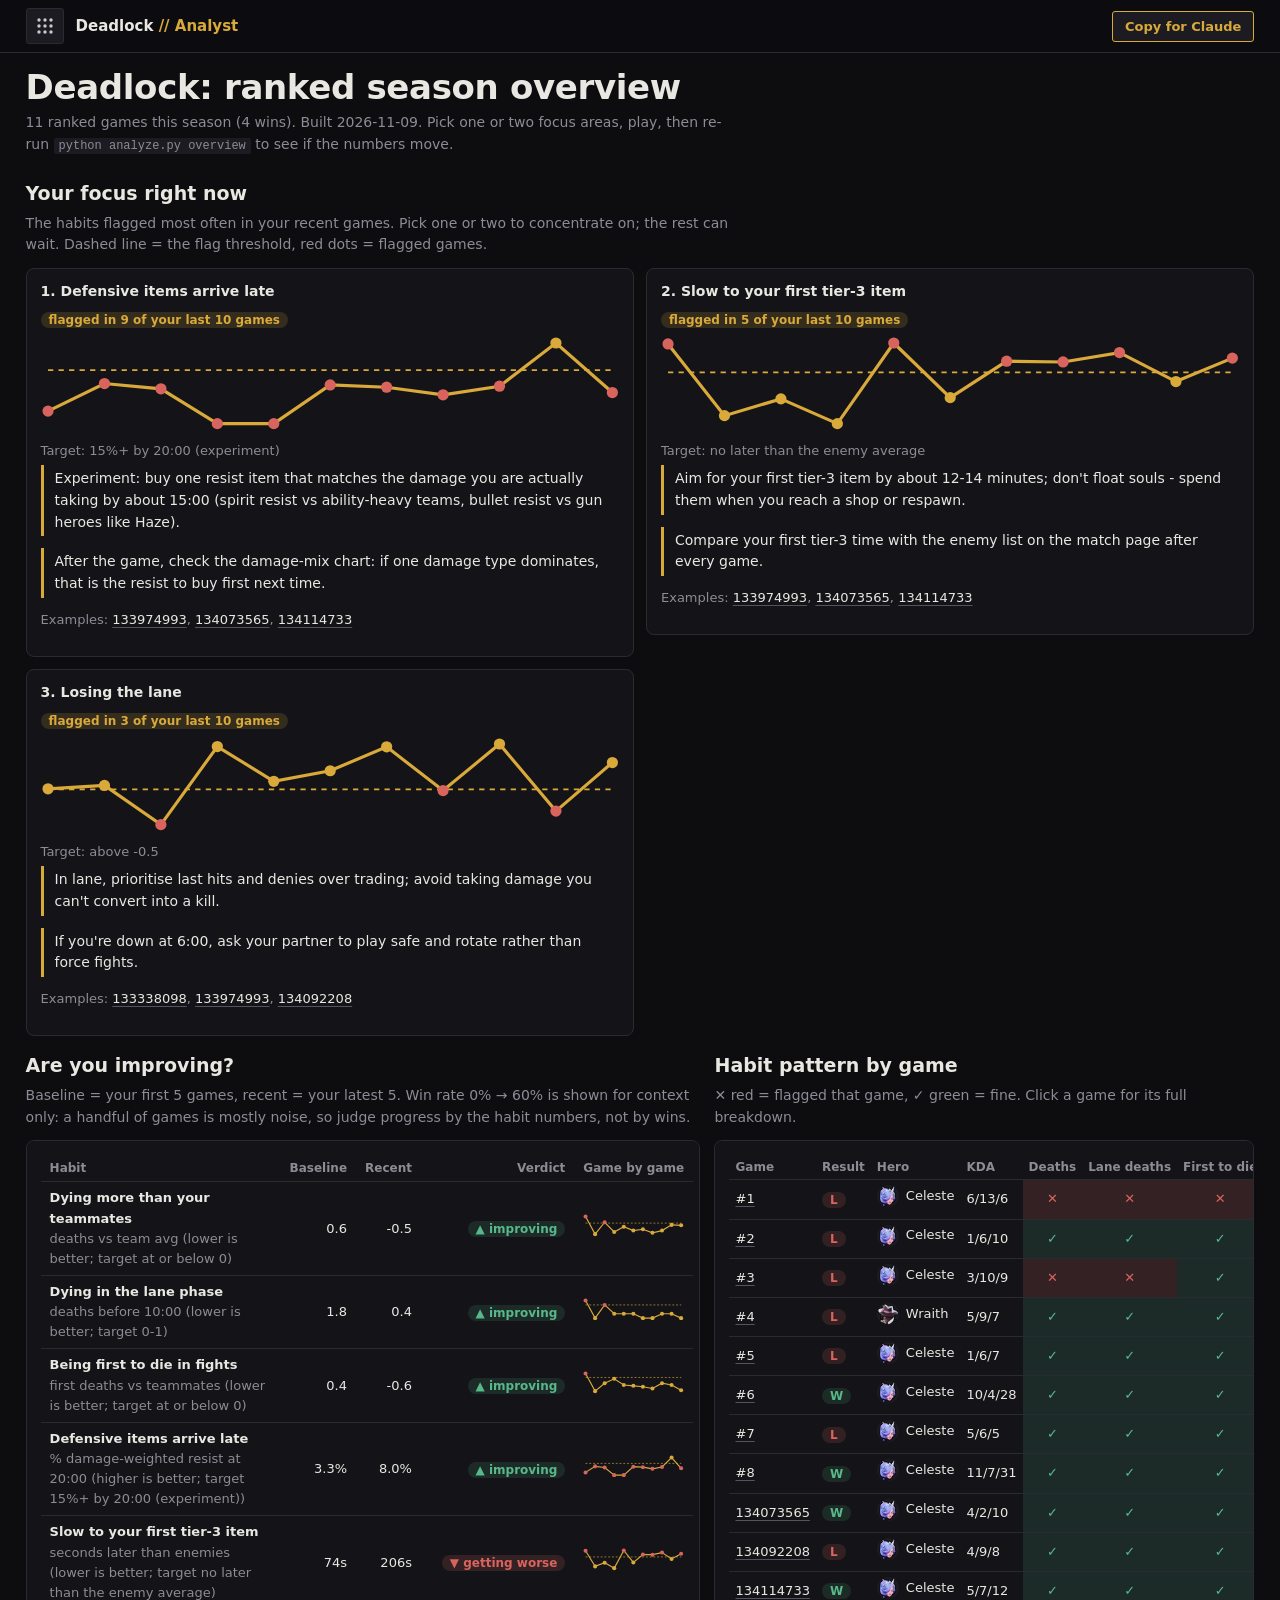
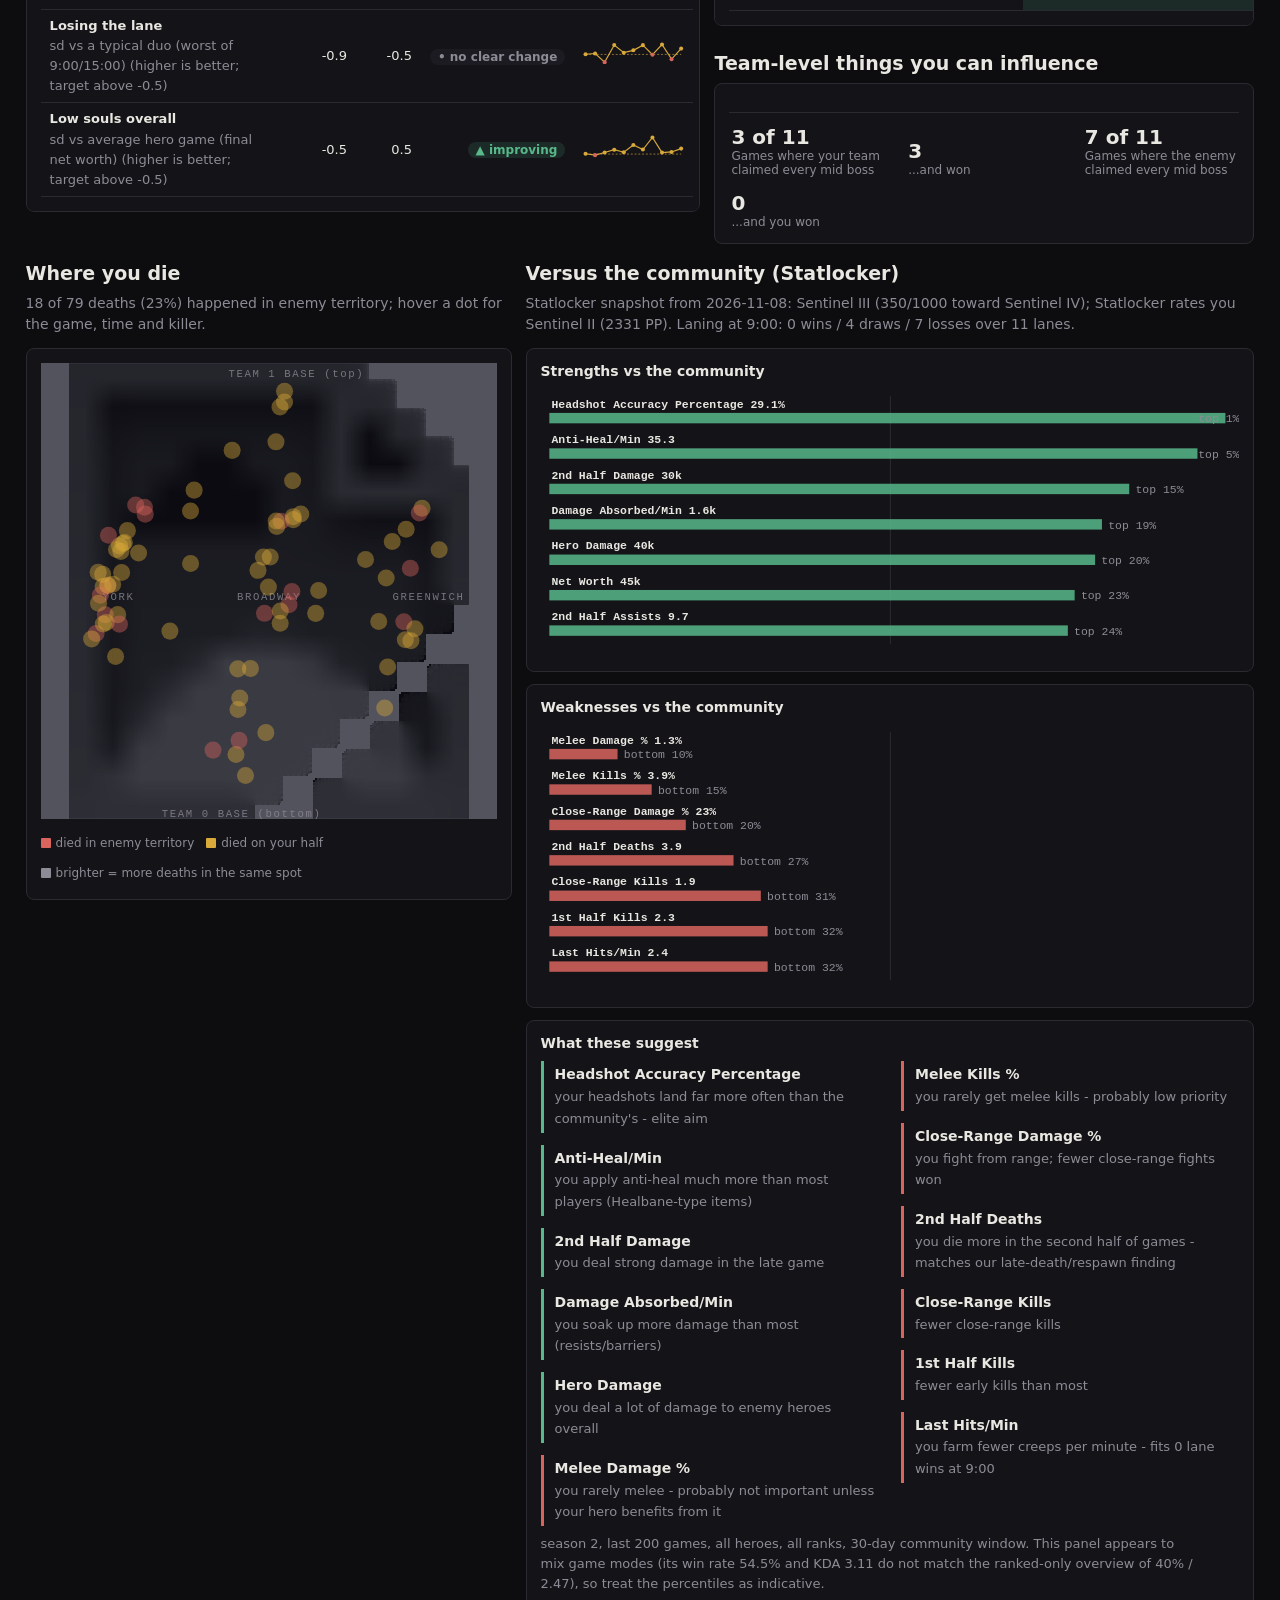
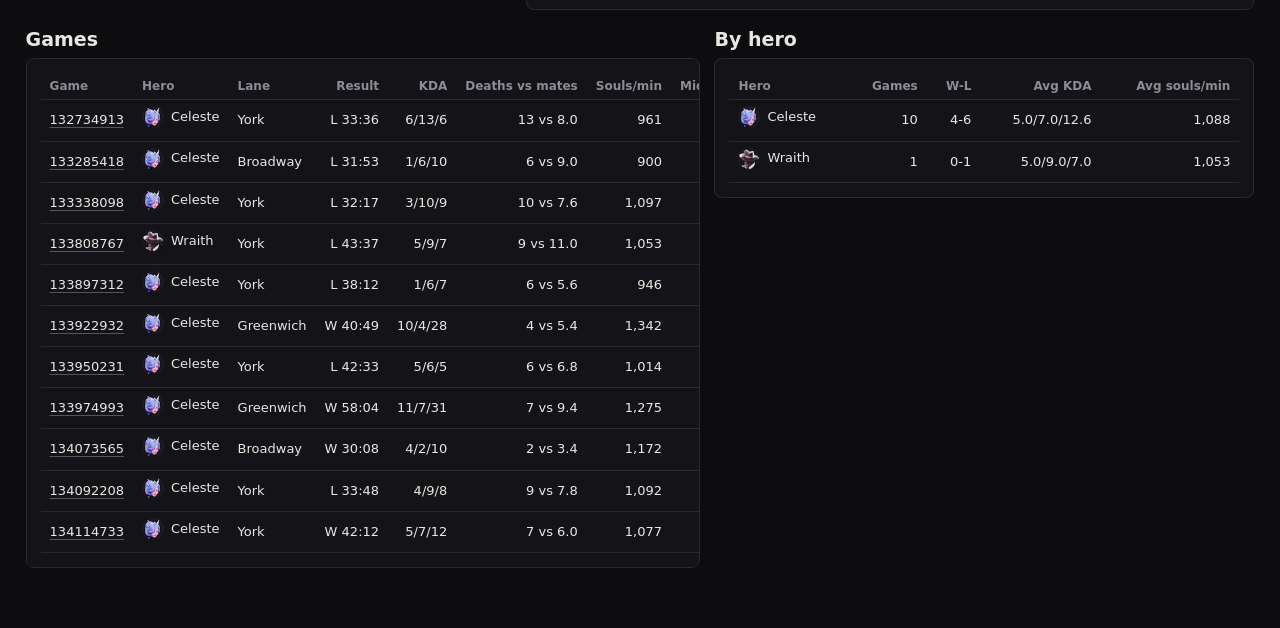
==== commit b85cb210: "Hero portraits throughout, match header with hero art, teams panel, sentence-case typography Co-Auth" ====
--- a/docs/index.html
+++ b/docs/index.html
@@ -1,5 +1,5 @@
 <!doctype html><html lang="en"><head><meta charset="utf-8"><meta name="viewport" content="width=device-width,initial-scale=1">
-<title>Deadlock season overview</title><link rel="stylesheet" href="assets/lib.css?v=1794200528"></head><body><header id="nav"></header><main>
+<title>Deadlock season overview</title><link rel="stylesheet" href="assets/lib.css?v=1794200985"></head><body><header id="nav"></header><main>
 <div id="head"></div>
 <section id="s-focus"><h2>Your focus right now</h2><p class="sub">The habits flagged most often in your recent games. Pick one or two to concentrate on; the rest can wait. Dashed line = the flag threshold, red dots = flagged games.</p>
 <div class="cols" id="focus"></div></section>
@@ -16,4 +16,4 @@
 <section id="s-games"><h2>Games</h2><div class="card" id="games"></div></section>
 <section id="s-heroes"><h2>By hero</h2><div class="card" id="heroes"></div></section>
 </div>
-</main><script src="assets/lib.js?v=1794200528"></script><script>window.ASSET_BASE="";const O={"games":[{"id":132734913,"calib":1,"win":false,"hero":"Celeste","lane":"York","dur":2016,"kda":[6,13,6],"kpi":{"deaths":13,"mate_deaths":8.0,"spm":961.2202380952381,"midboss_mine":0,"midboss_total":2},"habits":{"deaths":{"value":5.0,"flag":true},"early":{"value":4,"flag":true},"first":{"value":2.4,"flag":true},"resist":{"value":2.334022805621851,"flag":true},"t3":{"value":320.66666666666663,"flag":true},"lane":{"value":-0.9859635484149607,"flag":false},"souls":{"value":-0.7246945261695535,"flag":false}},"sl":{"mvp":8,"grade":"D-","mmr":null}},{"id":133285418,"calib":2,"win":false,"hero":"Celeste","lane":"Broadway","dur":1913,"kda":[1,6,10],"kpi":{"deaths":6,"mate_deaths":9.0,"spm":900.2509147935181,"midboss_mine":0,"midboss_total":2},"habits":{"deaths":{"value":-3.0,"flag":false},"early":{"value":0,"flag":false},"first":{"value":-1.6,"flag":false},"resist":{"value":7.479812828688559,"flag":true},"t3":{"value":-110.0,"flag":false},"lane":{"value":-0.9002889465693716,"flag":false},"souls":{"value":-1.0226713318264629,"flag":true}},"sl":{"mvp":9,"grade":"D","mmr":null}},{"id":133338098,"calib":3,"win":false,"hero":"Celeste","lane":"York","dur":1937,"kda":[3,10,9],"kpi":{"deaths":10,"mate_deaths":7.6,"spm":1097.2225090345896,"midboss_mine":0,"midboss_total":2},"habits":{"deaths":{"value":2.4000000000000004,"flag":true},"early":{"value":3,"flag":true},"first":{"value":0.19999999999999996,"flag":false},"resist":{"value":6.494946315531774,"flag":true},"t3":{"value":-9.333333333333371,"flag":false},"lane":{"value":-1.884076939257251,"flag":true},"souls":{"value":-0.4656022841890745,"flag":false}},"sl":{"mvp":11,"grade":"E+","mmr":null}},{"id":133808767,"calib":4,"win":false,"hero":"Wraith","lane":"York","dur":2617,"kda":[5,9,7],"kpi":{"deaths":9,"mate_deaths":11.0,"spm":1053.4275888421857,"midboss_mine":0,"midboss_total":2},"habits":{"deaths":{"value":-2.0,"flag":false},"early":{"value":1,"flag":false},"first":{"value":1.2000000000000002,"flag":false},"resist":{"value":0.0,"flag":true},"t3":{"value":-158.0,"flag":false},"lane":{"value":0.07514656244448392,"flag":false},"souls":{"value":0.13486222542851448,"flag":false}},"sl":{"mvp":10,"grade":"E+","mmr":null}},{"id":133897312,"calib":5,"win":false,"hero":"Celeste","lane":"York","dur":2292,"kda":[1,6,7],"kpi":{"deaths":6,"mate_deaths":5.6,"spm":945.7853403141361,"midboss_mine":0,"midboss_total":1},"habits":{"deaths":{"value":0.40000000000000036,"flag":false},"early":{"value":1,"flag":false},"first":{"value":-0.19999999999999996,"flag":false},"resist":{"value":0.0,"flag":true},"t3":{"value":326.5,"flag":true},"lane":{"value":-0.7963634793124298,"flag":false},"souls":{"value":-0.40781435053774845,"flag":false}},"sl":{"mvp":8,"grade":"C-","mmr":null}},{"id":133922932,"calib":6,"win":true,"hero":"Celeste","lane":"Greenwich","dur":2449,"kda":[10,4,28],"kpi":{"deaths":4,"mate_deaths":5.4,"spm":1342.3193140057165,"midboss_mine":2,"midboss_total":2},"habits":{"deaths":{"value":-1.4000000000000004,"flag":false},"early":{"value":1,"flag":false},"first":{"value":-0.3999999999999999,"flag":false},"resist":{"value":7.2200290878869735,"flag":true},"t3":{"value":-1.8333333333333712,"flag":false},"lane":{"value":-0.5325979655779218,"flag":false},"souls":{"value":1.138862697188919,"flag":false}},"sl":{"mvp":2,"grade":"A","mmr":null}},{"id":133950231,"calib":7,"win":false,"hero":"Celeste","lane":"York","dur":2553,"kda":[5,6,5],"kpi":{"deaths":6,"mate_deaths":6.8,"spm":1014.4300822561693,"midboss_mine":0,"midboss_total":2},"habits":{"deaths":{"value":-0.7999999999999998,"flag":false},"early":{"value":0,"flag":false},"first":{"value":-0.6000000000000001,"flag":false},"resist":{"value":6.793337566551068,"flag":true},"t3":{"value":217.33333333333337,"flag":true},"lane":{"value":0.06785004750799,"flag":false},"souls":{"value":0.17628319978304346,"flag":false}},"sl":{"mvp":8,"grade":"D","mmr":null}},{"id":133974993,"calib":8,"win":true,"hero":"Celeste","lane":"Greenwich","dur":3484,"kda":[11,7,31],"kpi":{"deaths":7,"mate_deaths":9.4,"spm":1274.7244546498277,"midboss_mine":4,"midboss_total":5},"habits":{"deaths":{"value":-2.4000000000000004,"flag":false},"early":{"value":0,"flag":false},"first":{"value":-1.0,"flag":false},"resist":{"value":5.380388610266108,"flag":true},"t3":{"value":212.5,"flag":true},"lane":{"value":-1.029509510453249,"flag":true},"souls":{"value":2.7344563602015013,"flag":false}},"sl":{"mvp":1,"grade":"S-","mmr":175}},{"id":134073565,"calib":0,"win":true,"hero":"Celeste","lane":"Broadway","dur":1808,"kda":[4,2,10],"kpi":{"deaths":2,"mate_deaths":3.4,"spm":1172.1238938053098,"midboss_mine":1,"midboss_total":1},"habits":{"deaths":{"value":-1.4,"flag":false},"early":{"value":1,"flag":false},"first":{"value":0.19999999999999996,"flag":false},"resist":{"value":6.983652439412252,"flag":true},"t3":{"value":269.0,"flag":true},"lane":{"value":0.13844948332435475,"flag":false},"souls":{"value":-0.4740590549673174,"flag":false}},"sl":{"mvp":6,"grade":"C+","mmr":350}},{"id":134092208,"calib":0,"win":false,"hero":"Celeste","lane":"York","dur":2028,"kda":[4,9,8],"kpi":{"deaths":9,"mate_deaths":7.8,"spm":1091.923076923077,"midboss_mine":0,"midboss_total":2},"habits":{"deaths":{"value":1.2000000000000002,"flag":false},"early":{"value":1,"flag":false},"first":{"value":-0.20000000000000018,"flag":false},"resist":{"value":15.045116111710813,"flag":false},"t3":{"value":94.83333333333337,"flag":false},"lane":{"value":-1.5442540958702409,"flag":true},"souls":{"value":-0.34248165079995085,"flag":false}},"sl":{"mvp":9,"grade":"D","mmr":-175}},{"id":134114733,"calib":0,"win":true,"hero":"Celeste","lane":"York","dur":2532,"kda":[5,7,12],"kpi":{"deaths":7,"mate_deaths":6.0,"spm":1077.2985781990521,"midboss_mine":3,"midboss_total":3},"habits":{"deaths":{"value":1.0,"flag":false},"early":{"value":0,"flag":false},"first":{"value":-1.4,"flag":false},"resist":{"value":5.805276742185259,"flag":true},"t3":{"value":235.83333333333337,"flag":true},"lane":{"value":-0.3260343785091129,"flag":false},"souls":{"value":0.36680927084580855,"flag":false}},"sl":{"mvp":7,"grade":"C","mmr":350}}],"ov":{"focus":[{"id":"resist","title":"Defensive items arrive late","flagged":9,"of":10,"mean_sev":0.7871395156608667,"values":[7.479812828688559,6.494946315531774,0.0,0.0,7.2200290878869735,6.793337566551068,5.380388610266108,6.983652439412252,15.045116111710813,5.805276742185259],"advice":["Experiment: buy one resist item that matches the damage you are actually taking by about 15:00 (spirit resist vs ability-heavy teams, bullet resist vs gun heroes like Haze).","After the game, check the damage-mix chart: if one damage type dominates, that is the resist to buy first next time.","Measure it: this habit's number is the damage-weighted resist you own at 20:00 - it should climb if the experiment works."],"target":"15%+ by 20:00 (experiment)","unit":"% damage-weighted resist at 20:00","examples":[{"id":133974993,"evidence":"54% of damage taken was ability/other, 35% bullet; at 20:00 you owned 10% spirit and 0% bullet resist (damage-weighted 5.4%); first resist item Greater Expansion at 19:22; top damage dealer Vindicta was 65% bullet and you owned 0% bullet resist"},{"id":134073565,"evidence":"70% of damage taken was ability/other, 28% bullet; at 20:00 you owned 10% spirit and 0% bullet resist (damage-weighted 7.0%); first resist item Greater Expansion at 18:31"},{"id":134114733,"evidence":"58% of damage taken was ability/other, 26% bullet; at 20:00 you owned 10% spirit and 0% bullet resist (damage-weighted 5.8%); first resist item Greater Expansion at 17:38"}]},{"id":"t3","title":"Slow to your first tier-3 item","flagged":5,"of":10,"mean_sev":1.6815555555555555,"values":[-110.0,-9.333333333333371,-158.0,326.5,-1.8333333333333712,217.33333333333337,212.5,269.0,94.83333333333337,235.83333333333337],"advice":["Aim for your first tier-3 item by about 12-14 minutes; don't float souls - spend them when you reach a shop or respawn.","Compare your first tier-3 time with the enemy list on the match page after every game."],"target":"no later than the enemy average","unit":"seconds later than enemies","examples":[{"id":133974993,"evidence":"first tier-3 item at 15:54 (Torment Pulse), +3.5 min vs the enemy team's average"},{"id":134073565,"evidence":"first tier-3 item at 18:30 (Torment Pulse), +4.5 min vs the enemy team's average"},{"id":134114733,"evidence":"first tier-3 item at 17:37 (Torment Pulse), +3.9 min vs the enemy team's average"}]},{"id":"lane","title":"Losing the lane","flagged":3,"of":10,"mean_sev":1.4859468485269136,"values":[-0.9002889465693716,-1.884076939257251,0.07514656244448392,-0.7963634793124298,-0.5325979655779218,0.06785004750799,-1.029509510453249,0.13844948332435475,-1.5442540958702409,-0.3260343785091129],"advice":["In lane, prioritise last hits and denies over trading; avoid taking damage you can't convert into a kill.","If you're down at 6:00, ask your partner to play safe and rotate rather than force fights."],"target":"above -0.5","unit":"sd vs a typical duo (worst of 9:00/15:00)","examples":[{"id":133338098,"evidence":"9:00: -3,652 souls vs a typical Celeste duo (-1.6 sd); 15:00: -8,061 souls vs a typical Celeste duo (-1.9 sd)"},{"id":133974993,"evidence":"9:00: -921 souls vs a typical Celeste duo (-0.4 sd); 15:00: -4,368 souls vs a typical Celeste duo (-1.0 sd)"},{"id":134092208,"evidence":"9:00: -3,009 souls vs a typical Celeste duo (-1.3 sd); 15:00: -6,607 souls vs a typical Celeste duo (-1.5 sd)"}]},{"id":"souls","title":"Low souls overall","flagged":1,"of":10,"mean_sev":1.2783391647830784,"values":[-1.0226713318264629,-0.4656022841890745,0.13486222542851448,-0.40781435053774845,1.138862697188919,0.17628319978304346,2.7344563602015013,-0.4740590549673174,-0.34248165079995085,0.36680927084580855],"advice":["Fill dead time between fights with creeps or neutral camps; compare your 'souls by source' with your team on the match page.","Spend or bank souls deliberately - unspent souls don't help in fights."],"target":"above -0.5","unit":"sd vs average hero game (final net worth)","examples":[{"id":133285418,"evidence":"net worth 28,703 at the end = -1.0 sd vs the average Celeste game; 900 souls/min"}]},{"id":"deaths","title":"Dying more than your teammates","flagged":1,"of":10,"mean_sev":1.2000000000000002,"values":[-3.0,2.4000000000000004,-2.0,0.40000000000000036,-1.4000000000000004,-0.7999999999999998,-2.4000000000000004,-1.4,1.2000000000000002,1.0],"advice":["Before every fight, find your nearest ally: if nobody is within reach, don't take the fight.","When your team is behind, switch to safe farming and holding space; each late death costs 60-90 seconds of respawn.","After the game, look at which deaths came at full HP with no ally near - those are the avoidable ones."],"target":"at or below 0","unit":"deaths vs team avg","examples":[{"id":133338098,"evidence":"10 deaths vs 7.6 teammate average; 18% of the game spent dead (teammates 13%); deaths after 25:00 alone cost 140s of respawn"}]},{"id":"early","title":"Dying in the lane phase","flagged":1,"of":10,"mean_sev":1.0,"values":[0,3,1,1,1,0,0,1,1,0],"advice":["Before 10:00 only trade when your lane partner is near; back off at about 50% HP instead of chasing a kill.","Note which enemy kills you early and play around their burst (stay out of their range when their abilities are ready)."],"target":"0-1","unit":"deaths before 10:00","examples":[{"id":133338098,"evidence":"3 deaths before 10:00 (1:28, 2:12, 4:56); Graves killed you 2x"}]}],"trends":[{"id":"deaths","title":"Dying more than your teammates","unit":"deaths vs team avg","better":"lower","target":"at or below 0","series":[5.0,-3.0,2.4000000000000004,-2.0,0.40000000000000036,-1.4000000000000004,-0.7999999999999998,-2.4000000000000004,-1.4,1.2000000000000002,1.0],"baseline":0.5600000000000002,"recent":-0.48,"delta":-1.04,"verdict":"improving","tentative":false},{"id":"early","title":"Dying in the lane phase","unit":"deaths before 10:00","better":"lower","target":"0-1","series":[4,0,3,1,1,1,0,0,1,1,0],"baseline":1.8,"recent":0.4,"delta":-1.4,"verdict":"improving","tentative":false},{"id":"first","title":"Being first to die in fights","unit":"first deaths vs teammates","better":"lower","target":"at or below 0","series":[2.4,-1.6,0.19999999999999996,1.2000000000000002,-0.19999999999999996,-0.3999999999999999,-0.6000000000000001,-1.0,0.19999999999999996,-0.20000000000000018,-1.4],"baseline":0.4,"recent":-0.6,"delta":-1.0,"verdict":"improving","tentative":false},{"id":"resist","title":"Defensive items arrive late","unit":"% damage-weighted resist at 20:00","better":"higher","target":"15%+ by 20:00 (experiment)","series":[2.334022805621851,7.479812828688559,6.494946315531774,0.0,0.0,7.2200290878869735,6.793337566551068,5.380388610266108,6.983652439412252,15.045116111710813,5.805276742185259],"baseline":3.261756389968437,"recent":8.0015542940251,"delta":4.739797904056663,"verdict":"improving","tentative":false},{"id":"t3","title":"Slow to your first tier-3 item","unit":"seconds later than enemies","better":"lower","target":"no later than the enemy average","series":[320.66666666666663,-110.0,-9.333333333333371,-158.0,326.5,-1.8333333333333712,217.33333333333337,212.5,269.0,94.83333333333337,235.83333333333337],"baseline":73.96666666666665,"recent":205.9,"delta":131.93333333333334,"verdict":"getting worse","tentative":false},{"id":"lane","title":"Losing the lane","unit":"sd vs a typical duo (worst of 9:00/15:00)","better":"higher","target":"above -0.5","series":[-0.9859635484149607,-0.9002889465693716,-1.884076939257251,0.07514656244448392,-0.7963634793124298,-0.5325979655779218,0.06785004750799,-1.029509510453249,0.13844948332435475,-1.5442540958702409,-0.3260343785091129],"baseline":-0.8983092702219059,"recent":-0.5386996908000516,"delta":0.35960957942185423,"verdict":"no clear change","tentative":false},{"id":"souls","title":"Low souls overall","unit":"sd vs average hero game (final net worth)","better":"higher","target":"above -0.5","series":[-0.7246945261695535,-1.0226713318264629,-0.4656022841890745,0.13486222542851448,-0.40781435053774845,1.138862697188919,0.17628319978304346,2.7344563602015013,-0.4740590549673174,-0.34248165079995085,0.36680927084580855],"baseline":-0.497184053458865,"recent":0.492201625012617,"delta":0.9893856784714821,"verdict":"improving","tentative":false}],"outcome":{"wins":4,"n":11,"baseline_wr":0.0,"recent_wr":0.6,"b":5},"need":0},"rules":{"deaths":{"op":">=","v":2.0},"early":{"op":">=","v":3},"first":{"op":">=","v":1.5},"resist":{"op":"<=","v":10},"t3":{"op":">=","v":150},"lane":{"op":"<=","v":-1.0},"souls":{"op":"<=","v":-0.8}},"built":"2026-11-09","deaths":[{"x":-7048,"y":2127,"t":199,"side":"own","killer":"Apollo","game":132734913},{"x":-8057,"y":884,"t":239,"side":"own","killer":"Apollo","game":132734913},{"x":-6888,"y":2234,"t":363,"side":"own","killer":"Apollo","game":132734913},{"x":-7823,"y":205,"t":561,"side":"own","killer":"Haze","game":132734913},{"x":-211,"y":-1056,"t":837,"side":"enemy","killer":"Apollo","game":132734913},{"x":-7720,"y":-1118,"t":968,"side":"enemy","killer":"Haze","game":132734913},{"x":-8153,"y":-2006,"t":1103,"side":"enemy","killer":"Haze","game":132734913},{"x":6470,"y":2908,"t":1185,"side":"own","killer":"Haze","game":132734913},{"x":2342,"y":24,"t":1254,"side":"own","killer":"Viscous","game":132734913},{"x":1501,"y":3634,"t":1350,"side":"own","killer":"Haze","game":132734913},{"x":-26,"y":181,"t":1701,"side":"own","killer":"McGinnis","game":132734913},{"x":-1736,"y":6631,"t":1844,"side":"own","killer":"McGinnis","game":132734913},{"x":520,"y":8676,"t":2008,"side":"own","killer":"Seven","game":132734913},{"x":5598,"y":-3588,"t":671,"side":"own","killer":"Nurse Harrow","game":133285418},{"x":5459,"y":-5519,"t":762,"side":"own","killer":"Seven","game":133285418},{"x":-5838,"y":3624,"t":937,"side":"enemy","killer":"McGinnis","game":133285418},{"x":-4671,"y":-1894,"t":1203,"side":"own","killer":"Apollo","game":133285418},{"x":-146,"y":-6682,"t":1773,"side":"own","killer":"Dynamo","game":133285418},{"x":-1376,"y":-5053,"t":1889,"side":"own","killer":"Apollo","game":133285418},{"x":-7678,"y":-1483,"t":88,"side":"own","killer":"Graves","game":133338098},{"x":-7135,"y":-1116,"t":132,"side":"own","killer":"Graves","game":133338098},{"x":-8362,"y":-2261,"t":296,"side":"own","killer":"Wraith","game":133338098},{"x":-7609,"y":247,"t":745,"side":"enemy","killer":"Drifter","game":133338098},{"x":5177,"y":-1442,"t":952,"side":"own","killer":"Drifter","game":133338098},{"x":-7571,"y":2627,"t":1162,"side":"enemy","killer":"Infernus","game":133338098},{"x":2204,"y":-1057,"t":1239,"side":"own","killer":"Paradox","game":133338098},{"x":-872,"y":-3659,"t":1365,"side":"own","killer":"Wraith","game":133338098},{"x":-1462,"y":-5595,"t":1736,"side":"own","killer":"Graves","game":133338098},{"x":-1555,"y":-7709,"t":1904,"side":"own","killer":"Wraith","game":133338098},{"x":-7191,"y":1955,"t":511,"side":"own","killer":"Mo & Krill","game":133808767},{"x":-6819,"y":2283,"t":628,"side":"own","killer":"Vindicta","game":133808767},{"x":7220,"y":3901,"t":932,"side":"own","killer":"Mo & Krill","game":133808767},{"x":-7950,"y":-196,"t":1632,"side":"enemy","killer":"Victor","game":133808767},{"x":5814,"y":2329,"t":1854,"side":"own","killer":"Vindicta","game":133808767},{"x":-261,"y":1596,"t":2082,"side":"own","killer":"Lash","game":133808767},{"x":1152,"y":3364,"t":2238,"side":"own","killer":"Violet","game":133808767},{"x":734,"y":8911,"t":2374,"side":"own","killer":"Lash","game":133808767},{"x":331,"y":7033,"t":2606,"side":"own","killer":"Baba","game":133808767},{"x":-7815,"y":-1556,"t":288,"side":"own","killer":"Grey Talon","game":133897312},{"x":-8040,"y":-581,"t":1226,"side":"own","killer":"Victor","game":133897312},{"x":-7233,"y":-3091,"t":1633,"side":"own","killer":"Lady Geist","game":133897312},{"x":-5871,"y":3944,"t":1762,"side":"enemy","killer":"Graves","game":133897312},{"x":-6287,"y":4054,"t":1918,"side":"enemy","killer":"Grey Talon","game":133897312},{"x":-1107,"y":-8703,"t":2227,"side":"own","killer":"Sinclair","game":133897312},{"x":8027,"y":1948,"t":423,"side":"own","killer":"Victor","game":133922932},{"x":6362,"y":-1455,"t":731,"side":"enemy","killer":"Victor","game":133922932},{"x":-2639,"y":-7507,"t":1880,"side":"enemy","killer":"Kelvin","game":133922932},{"x":1116,"y":5201,"t":2255,"side":"own","killer":"Infernus","game":133922932},{"x":-3697,"y":1296,"t":1372,"side":"own","killer":"Haze","game":133950231},{"x":-7843,"y":783,"t":1634,"side":"own","killer":"Victor","game":133950231},{"x":945,"y":-651,"t":1798,"side":"enemy","killer":"Grey Talon","game":133950231},{"x":-6677,"y":2846,"t":1949,"side":"own","killer":"Victor","game":133950231},{"x":-3529,"y":4756,"t":2128,"side":"own","killer":"Haze","game":133950231},{"x":-517,"y":972,"t":2479,"side":"own","killer":"Solomon","game":133950231},{"x":6670,"y":1075,"t":675,"side":"enemy","killer":"Bebop","game":133974993},{"x":6696,"y":-2353,"t":791,"side":"own","killer":"Bebop","game":133974993},{"x":6883,"y":-1779,"t":932,"side":"own","killer":"Dynamo","game":133974993},{"x":6432,"y":-2304,"t":1152,"side":"own","killer":"Abrams","game":133974993},{"x":7091,"y":3677,"t":1676,"side":"enemy","killer":"Dynamo","game":133974993},{"x":570,"y":3291,"t":2384,"side":"enemy","killer":"Abrams","game":133974993},{"x":-1469,"y":-3675,"t":2629,"side":"own","killer":"Dynamo","game":133974993},{"x":533,"y":-941,"t":565,"side":"own","killer":"Holliday","game":134073565},{"x":529,"y":-1519,"t":1081,"side":"own","killer":"Graves","game":134073565},{"x":-6987,"y":1868,"t":382,"side":"own","killer":"Drifter","game":134092208},{"x":-7372,"y":314,"t":696,"side":"own","killer":"Victor","game":134092208},{"x":-7597,"y":268,"t":823,"side":"own","killer":"Victor","game":134092208},{"x":1145,"y":3505,"t":907,"side":"own","killer":"Drifter","game":134092208},{"x":367,"y":3046,"t":1136,"side":"own","killer":"Holliday","game":134092208},{"x":61,"y":1601,"t":1321,"side":"own","killer":"Victor","game":134092208},{"x":-7053,"y":-1565,"t":1543,"side":"enemy","killer":"Victor","game":134092208},{"x":-3700,"y":3775,"t":1790,"side":"own","killer":"Haze","game":134092208},{"x":736,"y":9418,"t":2010,"side":"own","killer":"Mo & Krill","game":134092208},{"x":-6150,"y":1795,"t":737,"side":"own","killer":"Seven","game":134114733},{"x":-6949,"y":869,"t":1026,"side":"own","killer":"Graves","game":134114733},{"x":5529,"y":610,"t":1820,"side":"own","killer":"Abrams","game":134114733},{"x":1084,"y":-28,"t":1934,"side":"enemy","killer":"Graves","game":134114733},{"x":4554,"y":1480,"t":2121,"side":"own","killer":"Haze","game":134114733},{"x":341,"y":3302,"t":2293,"side":"own","killer":"Abrams","game":134114733},{"x":-1411,"y":-7047,"t":2475,"side":"enemy","killer":"Graves","game":134114733}],"community":{"strengths":[{"name":"Headshot Accuracy Percentage","key":"HEADSHOT ACCURACY PERCENTAGE","value":"29.1%","pct":99.1,"hint":"your headshots land far more often than the community's - elite aim"},{"name":"Anti-Heal/Min","key":"ANTI-HEAL/MIN","value":"35.3","pct":95,"hint":"you apply anti-heal much more than most players (Healbane-type items)"},{"name":"2nd Half Damage","key":"2ND HALF DAMAGE","value":"30k","pct":85,"hint":"you deal strong damage in the late game"},{"name":"Damage Absorbed/Min","key":"DAMAGE ABSORBED/MIN","value":"1.6k","pct":81,"hint":"you soak up more damage than most (resists/barriers)"},{"name":"Hero Damage","key":"HERO DAMAGE","value":"40k","pct":80,"hint":"you deal a lot of damage to enemy heroes overall"},{"name":"Net Worth","key":"NET WORTH","value":"45k","pct":77,"hint":null},{"name":"2nd Half Assists","key":"2ND HALF ASSISTS","value":"9.7","pct":76,"hint":null}],"weaknesses":[{"name":"Melee Damage %","key":"MELEE DAMAGE %","value":"1.3%","pct":10,"hint":"you rarely melee - probably not important unless your hero benefits from it"},{"name":"Melee Kills %","key":"MELEE KILLS %","value":"3.9%","pct":15,"hint":"you rarely get melee kills - probably low priority"},{"name":"Close-Range Damage %","key":"CLOSE-RANGE DAMAGE %","value":"23%","pct":20,"hint":"you fight from range; fewer close-range fights won"},{"name":"2nd Half Deaths","key":"2ND HALF DEATHS","value":"3.9","pct":27,"hint":"you die more in the second half of games - matches our late-death/respawn finding"},{"name":"Close-Range Kills","key":"CLOSE-RANGE KILLS","value":"1.9","pct":31,"hint":"fewer close-range kills"},{"name":"1st Half Kills","key":"1ST HALF KILLS","value":"2.3","pct":32,"hint":"fewer early kills than most"},{"name":"Last Hits/Min","key":"LAST HITS/MIN","value":"2.4","pct":32,"hint":"you farm fewer creeps per minute - fits 0 lane wins at 9:00"}],"meta":{"sample":"season 2, last 200 games, all heroes, all ranks, 30-day community window","caveat":"This panel appears to mix game modes (its win rate 54.5% and KDA 3.11 do not match the ranked-only overview of 40% / 2.47), so treat the percentiles as indicative."},"rank":{"in_game":"Sentinel III (350/1000 toward Sentinel IV)","statlocker":"Sentinel II","pp":2331,"note":"Statlocker still shows 'Calibrating'"},"laning":{"lanes":11,"wins":0,"draws":4,"losses":7,"avg_lane_net_worth_9min":5700,"definition":"decided by net worth at 9:00: 10% or more ahead = win, 10% or more behind = loss"},"captured":"2026-11-08","overview":{"record":"4W-6L over 10 games","win_rate":0.4,"kda_ratio":2.47,"avg_match_rank":6.78,"best_match_rank":1,"damage_per_min":984,"damage_taken_per_min":901,"kill_participation":0.54,"souls_per_min":1100,"accuracy":0.52,"headshot_accuracy":0.37,"avg_last_hits":105.2,"avg_denies":4.7}}};renderNav({page:'overview',current:0,games:[{"id":132734913,"label":"#1","win":false,"hero":"Celeste"},{"id":133285418,"label":"#2","win":false,"hero":"Celeste"},{"id":133338098,"label":"#3","win":false,"hero":"Celeste"},{"id":133808767,"label":"#4","win":false,"hero":"Wraith"},{"id":133897312,"label":"#5","win":false,"hero":"Celeste"},{"id":133922932,"label":"#6","win":true,"hero":"Celeste"},{"id":133950231,"label":"#7","win":false,"hero":"Celeste"},{"id":133974993,"label":"#8","win":true,"hero":"Celeste"},{"id":134073565,"label":"11-09","win":true,"hero":"Celeste"},{"id":134092208,"label":"11-09","win":false,"hero":"Celeste"},{"id":134114733,"label":"11-09","win":true,"hero":"Celeste"}],chips:[["s-focus","Focus"],["s-improve","Improving?"],["s-pattern","Habit grid"],["s-map","Death map"],["s-community","Community"],["s-games","Games"],["s-heroes","Heroes"]],brief:"# Deadlock coaching request: season overview\n\nYou are my Deadlock coach. Use ONLY the data below (be honest about small sample sizes).\n1. Pick the 2-3 most valuable things for me to practise, ordered by impact.\n2. For each, give one concrete in-game adjustment I can apply next game, and how I'll measure it from this data.\n3. Point out any pattern across games that the tool did not flag.\n4. Tell me what to ignore for now. Keep it short and practical.\n\n## Me\nRanked season so far: 11 games, 4 win(s), 7 loss(es). Heroes: Celeste x10, Wraith x1. Low rank; main is Celeste.\n\n## Focus areas (flagged most often in recent games)\n- **Defensive items arrive late**: flagged in 9 of the last 10 games. Measure: % damage-weighted resist at 20:00 (target 15%+ by 20:00 (experiment)).\n  - game 133974993: 54% of damage taken was ability/other, 35% bullet; at 20:00 you owned 10% spirit and 0% bullet resist (damage-weighted 5.4%); first resist item Greater Expansion at 19:22; top damage dealer Vindicta was 65% bullet and you owned 0% bullet resist\n  - game 134073565: 70% of damage taken was ability/other, 28% bullet; at 20:00 you owned 10% spirit and 0% bullet resist (damage-weighted 7.0%); first resist item Greater Expansion at 18:31\n  - game 134114733: 58% of damage taken was ability/other, 26% bullet; at 20:00 you owned 10% spirit and 0% bullet resist (damage-weighted 5.8%); first resist item Greater Expansion at 17:38\n- **Slow to your first tier-3 item**: flagged in 5 of the last 10 games. Measure: seconds later than enemies (target no later than the enemy average).\n  - game 133974993: first tier-3 item at 15:54 (Torment Pulse), +3.5 min vs the enemy team's average\n  - game 134073565: first tier-3 item at 18:30 (Torment Pulse), +4.5 min vs the enemy team's average\n  - game 134114733: first tier-3 item at 17:37 (Torment Pulse), +3.9 min vs the enemy team's average\n- **Losing the lane**: flagged in 3 of the last 10 games. Measure: sd vs a typical duo (worst of 9:00/15:00) (target above -0.5).\n  - game 133338098: 9:00: -3,652 souls vs a typical Celeste duo (-1.6 sd); 15:00: -8,061 souls vs a typical Celeste duo (-1.9 sd)\n  - game 133974993: 9:00: -921 souls vs a typical Celeste duo (-0.4 sd); 15:00: -4,368 souls vs a typical Celeste duo (-1.0 sd)\n  - game 134092208: 9:00: -3,009 souls vs a typical Celeste duo (-1.3 sd); 15:00: -6,607 souls vs a typical Celeste duo (-1.5 sd)\n\n## Are the habits improving? (baseline = first games, recent = latest games)\n| habit | baseline | recent | verdict |\n|---|---|---|---|\n| Dying more than your teammates (deaths vs team avg) | 0.6 | -0.5 | improving |\n| Dying in the lane phase (deaths before 10:00) | 1.8 | 0.4 | improving |\n| Being first to die in fights (first deaths vs teammates) | 0.4 | -0.6 | improving |\n| Defensive items arrive late (% damage-weighted resist at 20:00) | 3.3 | 8.0 | improving |\n| Slow to your first tier-3 item (seconds later than enemies) | 74.0 | 205.9 | getting worse |\n| Losing the lane (sd vs a typical duo (worst of 9:00/15:00)) | -0.9 | -0.5 | no clear change |\n| Low souls overall (sd vs average hero game (final net worth)) | -0.5 | 0.5 | improving |\n\n## Game by game\n| game | hero | result | KDA | deaths vs teammate avg | souls/min | mid boss | flagged habits |\n|---|---|---|---|---|---|---|---|\n| 132734913 | Celeste | L 33:36 | 6/13/6 | 13 vs 8.0 | 961 | 0/2 | Dying more than your teammates; Dying in the lane phase; Being first to die in fights; Defensive items arrive late; Slow to your first tier-3 item |\n| 133285418 | Celeste | L 31:53 | 1/6/10 | 6 vs 9.0 | 900 | 0/2 | Defensive items arrive late; Low souls overall |\n| 133338098 | Celeste | L 32:17 | 3/10/9 | 10 vs 7.6 | 1,097 | 0/2 | Dying more than your teammates; Dying in the lane phase; Defensive items arrive late; Losing the lane |\n| 133808767 | Wraith | L 43:37 | 5/9/7 | 9 vs 11.0 | 1,053 | 0/2 | Defensive items arrive late |\n| 133897312 | Celeste | L 38:12 | 1/6/7 | 6 vs 5.6 | 946 | 0/1 | Defensive items arrive late; Slow to your first tier-3 item |\n| 133922932 | Celeste | W 40:49 | 10/4/28 | 4 vs 5.4 | 1,342 | 2/2 | Defensive items arrive late |\n| 133950231 | Celeste | L 42:33 | 5/6/5 | 6 vs 6.8 | 1,014 | 0/2 | Defensive items arrive late; Slow to your first tier-3 item |\n| 133974993 | Celeste | W 58:04 | 11/7/31 | 7 vs 9.4 | 1,275 | 4/5 | Defensive items arrive late; Slow to your first tier-3 item; Losing the lane |\n| 134073565 | Celeste | W 30:08 | 4/2/10 | 2 vs 3.4 | 1,172 | 1/1 | Defensive items arrive late; Slow to your first tier-3 item |\n| 134092208 | Celeste | L 33:48 | 4/9/8 | 9 vs 7.8 | 1,092 | 0/2 | Losing the lane |\n| 134114733 | Celeste | W 42:12 | 5/7/12 | 7 vs 6.0 | 1,077 | 3/3 | Defensive items arrive late; Slow to your first tier-3 item |\n\n## Statlocker snapshot (2026-11-08)\n- Rank: Sentinel III (350/1000 toward Sentinel IV); Statlocker rating Sentinel II (2331 PP). Laning at 9:00: 0 wins / 4 draws / 7 losses in 11 lanes.\n- Strengths vs the community (better than X% of players): Headshot Accuracy Percentage 29.1% (99%); Anti-Heal/Min 35.3 (95%); 2nd Half Damage 30k (85%); Damage Absorbed/Min 1.6k (81%); Hero Damage 40k (80%); Net Worth 45k (77%); 2nd Half Assists 9.7 (76%)\n- Weaknesses vs the community: Melee Damage % 1.3% (10%); Melee Kills % 3.9% (15%); Close-Range Damage % 23% (20%); 2nd Half Deaths 3.9 (27%); Close-Range Kills 1.9 (31%); 1st Half Kills 2.3 (32%); Last Hits/Min 2.4 (32%)\n- Caveat: This panel appears to mix game modes (its win rate 54.5% and KDA 3.11 do not match the ranked-only overview of 40% / 2.47), so treat the percentiles as indicative.\n- Statlocker match rank and grade per game: 132734913: D- (rank 8/12); 133285418: D (rank 9/12); 133338098: E+ (rank 11/12); 133808767: E+ (rank 10/12); 133897312: C- (rank 8/12); 133922932: A (rank 2/12); 133950231: D (rank 8/12); 133974993: S- (rank 1/12, +175 MMR); 134073565: C+ (rank 6/12, +350 MMR); 134092208: D (rank 9/12, -175 MMR); 134114733: C (rank 7/12, +350 MMR)\n\n## Team-level\n- My team claimed every mid boss in 3 of 11 games; the enemy claimed every one in 7.\n- Deaths in enemy territory: 18 of 79.\n"});renderOverview(O);</script></body></html>+</main><script src="assets/heroes.js?v=1794200985"></script><script src="assets/lib.js?v=1794200985"></script><script>window.ASSET_BASE="";const O={"games":[{"id":132734913,"calib":1,"win":false,"hero":"Celeste","lane":"York","dur":2016,"kda":[6,13,6],"kpi":{"deaths":13,"mate_deaths":8.0,"spm":961.2202380952381,"midboss_mine":0,"midboss_total":2},"habits":{"deaths":{"value":5.0,"flag":true},"early":{"value":4,"flag":true},"first":{"value":2.4,"flag":true},"resist":{"value":2.334022805621851,"flag":true},"t3":{"value":320.66666666666663,"flag":true},"lane":{"value":-0.9859635484149607,"flag":false},"souls":{"value":-0.7246945261695535,"flag":false}},"sl":{"mvp":8,"grade":"D-","mmr":null}},{"id":133285418,"calib":2,"win":false,"hero":"Celeste","lane":"Broadway","dur":1913,"kda":[1,6,10],"kpi":{"deaths":6,"mate_deaths":9.0,"spm":900.2509147935181,"midboss_mine":0,"midboss_total":2},"habits":{"deaths":{"value":-3.0,"flag":false},"early":{"value":0,"flag":false},"first":{"value":-1.6,"flag":false},"resist":{"value":7.479812828688559,"flag":true},"t3":{"value":-110.0,"flag":false},"lane":{"value":-0.9002889465693716,"flag":false},"souls":{"value":-1.0226713318264629,"flag":true}},"sl":{"mvp":9,"grade":"D","mmr":null}},{"id":133338098,"calib":3,"win":false,"hero":"Celeste","lane":"York","dur":1937,"kda":[3,10,9],"kpi":{"deaths":10,"mate_deaths":7.6,"spm":1097.2225090345896,"midboss_mine":0,"midboss_total":2},"habits":{"deaths":{"value":2.4000000000000004,"flag":true},"early":{"value":3,"flag":true},"first":{"value":0.19999999999999996,"flag":false},"resist":{"value":6.494946315531774,"flag":true},"t3":{"value":-9.333333333333371,"flag":false},"lane":{"value":-1.884076939257251,"flag":true},"souls":{"value":-0.4656022841890745,"flag":false}},"sl":{"mvp":11,"grade":"E+","mmr":null}},{"id":133808767,"calib":4,"win":false,"hero":"Wraith","lane":"York","dur":2617,"kda":[5,9,7],"kpi":{"deaths":9,"mate_deaths":11.0,"spm":1053.4275888421857,"midboss_mine":0,"midboss_total":2},"habits":{"deaths":{"value":-2.0,"flag":false},"early":{"value":1,"flag":false},"first":{"value":1.2000000000000002,"flag":false},"resist":{"value":0.0,"flag":true},"t3":{"value":-158.0,"flag":false},"lane":{"value":0.07514656244448392,"flag":false},"souls":{"value":0.13486222542851448,"flag":false}},"sl":{"mvp":10,"grade":"E+","mmr":null}},{"id":133897312,"calib":5,"win":false,"hero":"Celeste","lane":"York","dur":2292,"kda":[1,6,7],"kpi":{"deaths":6,"mate_deaths":5.6,"spm":945.7853403141361,"midboss_mine":0,"midboss_total":1},"habits":{"deaths":{"value":0.40000000000000036,"flag":false},"early":{"value":1,"flag":false},"first":{"value":-0.19999999999999996,"flag":false},"resist":{"value":0.0,"flag":true},"t3":{"value":326.5,"flag":true},"lane":{"value":-0.7963634793124298,"flag":false},"souls":{"value":-0.40781435053774845,"flag":false}},"sl":{"mvp":8,"grade":"C-","mmr":null}},{"id":133922932,"calib":6,"win":true,"hero":"Celeste","lane":"Greenwich","dur":2449,"kda":[10,4,28],"kpi":{"deaths":4,"mate_deaths":5.4,"spm":1342.3193140057165,"midboss_mine":2,"midboss_total":2},"habits":{"deaths":{"value":-1.4000000000000004,"flag":false},"early":{"value":1,"flag":false},"first":{"value":-0.3999999999999999,"flag":false},"resist":{"value":7.2200290878869735,"flag":true},"t3":{"value":-1.8333333333333712,"flag":false},"lane":{"value":-0.5325979655779218,"flag":false},"souls":{"value":1.138862697188919,"flag":false}},"sl":{"mvp":2,"grade":"A","mmr":null}},{"id":133950231,"calib":7,"win":false,"hero":"Celeste","lane":"York","dur":2553,"kda":[5,6,5],"kpi":{"deaths":6,"mate_deaths":6.8,"spm":1014.4300822561693,"midboss_mine":0,"midboss_total":2},"habits":{"deaths":{"value":-0.7999999999999998,"flag":false},"early":{"value":0,"flag":false},"first":{"value":-0.6000000000000001,"flag":false},"resist":{"value":6.793337566551068,"flag":true},"t3":{"value":217.33333333333337,"flag":true},"lane":{"value":0.06785004750799,"flag":false},"souls":{"value":0.17628319978304346,"flag":false}},"sl":{"mvp":8,"grade":"D","mmr":null}},{"id":133974993,"calib":8,"win":true,"hero":"Celeste","lane":"Greenwich","dur":3484,"kda":[11,7,31],"kpi":{"deaths":7,"mate_deaths":9.4,"spm":1274.7244546498277,"midboss_mine":4,"midboss_total":5},"habits":{"deaths":{"value":-2.4000000000000004,"flag":false},"early":{"value":0,"flag":false},"first":{"value":-1.0,"flag":false},"resist":{"value":5.380388610266108,"flag":true},"t3":{"value":212.5,"flag":true},"lane":{"value":-1.029509510453249,"flag":true},"souls":{"value":2.7344563602015013,"flag":false}},"sl":{"mvp":1,"grade":"S-","mmr":175}},{"id":134073565,"calib":0,"win":true,"hero":"Celeste","lane":"Broadway","dur":1808,"kda":[4,2,10],"kpi":{"deaths":2,"mate_deaths":3.4,"spm":1172.1238938053098,"midboss_mine":1,"midboss_total":1},"habits":{"deaths":{"value":-1.4,"flag":false},"early":{"value":1,"flag":false},"first":{"value":0.19999999999999996,"flag":false},"resist":{"value":6.983652439412252,"flag":true},"t3":{"value":269.0,"flag":true},"lane":{"value":0.13844948332435475,"flag":false},"souls":{"value":-0.4740590549673174,"flag":false}},"sl":{"mvp":6,"grade":"C+","mmr":350}},{"id":134092208,"calib":0,"win":false,"hero":"Celeste","lane":"York","dur":2028,"kda":[4,9,8],"kpi":{"deaths":9,"mate_deaths":7.8,"spm":1091.923076923077,"midboss_mine":0,"midboss_total":2},"habits":{"deaths":{"value":1.2000000000000002,"flag":false},"early":{"value":1,"flag":false},"first":{"value":-0.20000000000000018,"flag":false},"resist":{"value":15.045116111710813,"flag":false},"t3":{"value":94.83333333333337,"flag":false},"lane":{"value":-1.5442540958702409,"flag":true},"souls":{"value":-0.34248165079995085,"flag":false}},"sl":{"mvp":9,"grade":"D","mmr":-175}},{"id":134114733,"calib":0,"win":true,"hero":"Celeste","lane":"York","dur":2532,"kda":[5,7,12],"kpi":{"deaths":7,"mate_deaths":6.0,"spm":1077.2985781990521,"midboss_mine":3,"midboss_total":3},"habits":{"deaths":{"value":1.0,"flag":false},"early":{"value":0,"flag":false},"first":{"value":-1.4,"flag":false},"resist":{"value":5.805276742185259,"flag":true},"t3":{"value":235.83333333333337,"flag":true},"lane":{"value":-0.3260343785091129,"flag":false},"souls":{"value":0.36680927084580855,"flag":false}},"sl":{"mvp":7,"grade":"C","mmr":350}}],"ov":{"focus":[{"id":"resist","title":"Defensive items arrive late","flagged":9,"of":10,"mean_sev":0.7871395156608667,"values":[7.479812828688559,6.494946315531774,0.0,0.0,7.2200290878869735,6.793337566551068,5.380388610266108,6.983652439412252,15.045116111710813,5.805276742185259],"advice":["Experiment: buy one resist item that matches the damage you are actually taking by about 15:00 (spirit resist vs ability-heavy teams, bullet resist vs gun heroes like Haze).","After the game, check the damage-mix chart: if one damage type dominates, that is the resist to buy first next time.","Measure it: this habit's number is the damage-weighted resist you own at 20:00 - it should climb if the experiment works."],"target":"15%+ by 20:00 (experiment)","unit":"% damage-weighted resist at 20:00","examples":[{"id":133974993,"evidence":"54% of damage taken was ability/other, 35% bullet; at 20:00 you owned 10% spirit and 0% bullet resist (damage-weighted 5.4%); first resist item Greater Expansion at 19:22; top damage dealer Vindicta was 65% bullet and you owned 0% bullet resist"},{"id":134073565,"evidence":"70% of damage taken was ability/other, 28% bullet; at 20:00 you owned 10% spirit and 0% bullet resist (damage-weighted 7.0%); first resist item Greater Expansion at 18:31"},{"id":134114733,"evidence":"58% of damage taken was ability/other, 26% bullet; at 20:00 you owned 10% spirit and 0% bullet resist (damage-weighted 5.8%); first resist item Greater Expansion at 17:38"}]},{"id":"t3","title":"Slow to your first tier-3 item","flagged":5,"of":10,"mean_sev":1.6815555555555555,"values":[-110.0,-9.333333333333371,-158.0,326.5,-1.8333333333333712,217.33333333333337,212.5,269.0,94.83333333333337,235.83333333333337],"advice":["Aim for your first tier-3 item by about 12-14 minutes; don't float souls - spend them when you reach a shop or respawn.","Compare your first tier-3 time with the enemy list on the match page after every game."],"target":"no later than the enemy average","unit":"seconds later than enemies","examples":[{"id":133974993,"evidence":"first tier-3 item at 15:54 (Torment Pulse), +3.5 min vs the enemy team's average"},{"id":134073565,"evidence":"first tier-3 item at 18:30 (Torment Pulse), +4.5 min vs the enemy team's average"},{"id":134114733,"evidence":"first tier-3 item at 17:37 (Torment Pulse), +3.9 min vs the enemy team's average"}]},{"id":"lane","title":"Losing the lane","flagged":3,"of":10,"mean_sev":1.4859468485269136,"values":[-0.9002889465693716,-1.884076939257251,0.07514656244448392,-0.7963634793124298,-0.5325979655779218,0.06785004750799,-1.029509510453249,0.13844948332435475,-1.5442540958702409,-0.3260343785091129],"advice":["In lane, prioritise last hits and denies over trading; avoid taking damage you can't convert into a kill.","If you're down at 6:00, ask your partner to play safe and rotate rather than force fights."],"target":"above -0.5","unit":"sd vs a typical duo (worst of 9:00/15:00)","examples":[{"id":133338098,"evidence":"9:00: -3,652 souls vs a typical Celeste duo (-1.6 sd); 15:00: -8,061 souls vs a typical Celeste duo (-1.9 sd)"},{"id":133974993,"evidence":"9:00: -921 souls vs a typical Celeste duo (-0.4 sd); 15:00: -4,368 souls vs a typical Celeste duo (-1.0 sd)"},{"id":134092208,"evidence":"9:00: -3,009 souls vs a typical Celeste duo (-1.3 sd); 15:00: -6,607 souls vs a typical Celeste duo (-1.5 sd)"}]},{"id":"souls","title":"Low souls overall","flagged":1,"of":10,"mean_sev":1.2783391647830784,"values":[-1.0226713318264629,-0.4656022841890745,0.13486222542851448,-0.40781435053774845,1.138862697188919,0.17628319978304346,2.7344563602015013,-0.4740590549673174,-0.34248165079995085,0.36680927084580855],"advice":["Fill dead time between fights with creeps or neutral camps; compare your 'souls by source' with your team on the match page.","Spend or bank souls deliberately - unspent souls don't help in fights."],"target":"above -0.5","unit":"sd vs average hero game (final net worth)","examples":[{"id":133285418,"evidence":"net worth 28,703 at the end = -1.0 sd vs the average Celeste game; 900 souls/min"}]},{"id":"deaths","title":"Dying more than your teammates","flagged":1,"of":10,"mean_sev":1.2000000000000002,"values":[-3.0,2.4000000000000004,-2.0,0.40000000000000036,-1.4000000000000004,-0.7999999999999998,-2.4000000000000004,-1.4,1.2000000000000002,1.0],"advice":["Before every fight, find your nearest ally: if nobody is within reach, don't take the fight.","When your team is behind, switch to safe farming and holding space; each late death costs 60-90 seconds of respawn.","After the game, look at which deaths came at full HP with no ally near - those are the avoidable ones."],"target":"at or below 0","unit":"deaths vs team avg","examples":[{"id":133338098,"evidence":"10 deaths vs 7.6 teammate average; 18% of the game spent dead (teammates 13%); deaths after 25:00 alone cost 140s of respawn"}]},{"id":"early","title":"Dying in the lane phase","flagged":1,"of":10,"mean_sev":1.0,"values":[0,3,1,1,1,0,0,1,1,0],"advice":["Before 10:00 only trade when your lane partner is near; back off at about 50% HP instead of chasing a kill.","Note which enemy kills you early and play around their burst (stay out of their range when their abilities are ready)."],"target":"0-1","unit":"deaths before 10:00","examples":[{"id":133338098,"evidence":"3 deaths before 10:00 (1:28, 2:12, 4:56); Graves killed you 2x"}]}],"trends":[{"id":"deaths","title":"Dying more than your teammates","unit":"deaths vs team avg","better":"lower","target":"at or below 0","series":[5.0,-3.0,2.4000000000000004,-2.0,0.40000000000000036,-1.4000000000000004,-0.7999999999999998,-2.4000000000000004,-1.4,1.2000000000000002,1.0],"baseline":0.5600000000000002,"recent":-0.48,"delta":-1.04,"verdict":"improving","tentative":false},{"id":"early","title":"Dying in the lane phase","unit":"deaths before 10:00","better":"lower","target":"0-1","series":[4,0,3,1,1,1,0,0,1,1,0],"baseline":1.8,"recent":0.4,"delta":-1.4,"verdict":"improving","tentative":false},{"id":"first","title":"Being first to die in fights","unit":"first deaths vs teammates","better":"lower","target":"at or below 0","series":[2.4,-1.6,0.19999999999999996,1.2000000000000002,-0.19999999999999996,-0.3999999999999999,-0.6000000000000001,-1.0,0.19999999999999996,-0.20000000000000018,-1.4],"baseline":0.4,"recent":-0.6,"delta":-1.0,"verdict":"improving","tentative":false},{"id":"resist","title":"Defensive items arrive late","unit":"% damage-weighted resist at 20:00","better":"higher","target":"15%+ by 20:00 (experiment)","series":[2.334022805621851,7.479812828688559,6.494946315531774,0.0,0.0,7.2200290878869735,6.793337566551068,5.380388610266108,6.983652439412252,15.045116111710813,5.805276742185259],"baseline":3.261756389968437,"recent":8.0015542940251,"delta":4.739797904056663,"verdict":"improving","tentative":false},{"id":"t3","title":"Slow to your first tier-3 item","unit":"seconds later than enemies","better":"lower","target":"no later than the enemy average","series":[320.66666666666663,-110.0,-9.333333333333371,-158.0,326.5,-1.8333333333333712,217.33333333333337,212.5,269.0,94.83333333333337,235.83333333333337],"baseline":73.96666666666665,"recent":205.9,"delta":131.93333333333334,"verdict":"getting worse","tentative":false},{"id":"lane","title":"Losing the lane","unit":"sd vs a typical duo (worst of 9:00/15:00)","better":"higher","target":"above -0.5","series":[-0.9859635484149607,-0.9002889465693716,-1.884076939257251,0.07514656244448392,-0.7963634793124298,-0.5325979655779218,0.06785004750799,-1.029509510453249,0.13844948332435475,-1.5442540958702409,-0.3260343785091129],"baseline":-0.8983092702219059,"recent":-0.5386996908000516,"delta":0.35960957942185423,"verdict":"no clear change","tentative":false},{"id":"souls","title":"Low souls overall","unit":"sd vs average hero game (final net worth)","better":"higher","target":"above -0.5","series":[-0.7246945261695535,-1.0226713318264629,-0.4656022841890745,0.13486222542851448,-0.40781435053774845,1.138862697188919,0.17628319978304346,2.7344563602015013,-0.4740590549673174,-0.34248165079995085,0.36680927084580855],"baseline":-0.497184053458865,"recent":0.492201625012617,"delta":0.9893856784714821,"verdict":"improving","tentative":false}],"outcome":{"wins":4,"n":11,"baseline_wr":0.0,"recent_wr":0.6,"b":5},"need":0},"rules":{"deaths":{"op":">=","v":2.0},"early":{"op":">=","v":3},"first":{"op":">=","v":1.5},"resist":{"op":"<=","v":10},"t3":{"op":">=","v":150},"lane":{"op":"<=","v":-1.0},"souls":{"op":"<=","v":-0.8}},"built":"2026-11-09","deaths":[{"x":-7048,"y":2127,"t":199,"side":"own","killer":"Apollo","game":132734913},{"x":-8057,"y":884,"t":239,"side":"own","killer":"Apollo","game":132734913},{"x":-6888,"y":2234,"t":363,"side":"own","killer":"Apollo","game":132734913},{"x":-7823,"y":205,"t":561,"side":"own","killer":"Haze","game":132734913},{"x":-211,"y":-1056,"t":837,"side":"enemy","killer":"Apollo","game":132734913},{"x":-7720,"y":-1118,"t":968,"side":"enemy","killer":"Haze","game":132734913},{"x":-8153,"y":-2006,"t":1103,"side":"enemy","killer":"Haze","game":132734913},{"x":6470,"y":2908,"t":1185,"side":"own","killer":"Haze","game":132734913},{"x":2342,"y":24,"t":1254,"side":"own","killer":"Viscous","game":132734913},{"x":1501,"y":3634,"t":1350,"side":"own","killer":"Haze","game":132734913},{"x":-26,"y":181,"t":1701,"side":"own","killer":"McGinnis","game":132734913},{"x":-1736,"y":6631,"t":1844,"side":"own","killer":"McGinnis","game":132734913},{"x":520,"y":8676,"t":2008,"side":"own","killer":"Seven","game":132734913},{"x":5598,"y":-3588,"t":671,"side":"own","killer":"Nurse Harrow","game":133285418},{"x":5459,"y":-5519,"t":762,"side":"own","killer":"Seven","game":133285418},{"x":-5838,"y":3624,"t":937,"side":"enemy","killer":"McGinnis","game":133285418},{"x":-4671,"y":-1894,"t":1203,"side":"own","killer":"Apollo","game":133285418},{"x":-146,"y":-6682,"t":1773,"side":"own","killer":"Dynamo","game":133285418},{"x":-1376,"y":-5053,"t":1889,"side":"own","killer":"Apollo","game":133285418},{"x":-7678,"y":-1483,"t":88,"side":"own","killer":"Graves","game":133338098},{"x":-7135,"y":-1116,"t":132,"side":"own","killer":"Graves","game":133338098},{"x":-8362,"y":-2261,"t":296,"side":"own","killer":"Wraith","game":133338098},{"x":-7609,"y":247,"t":745,"side":"enemy","killer":"Drifter","game":133338098},{"x":5177,"y":-1442,"t":952,"side":"own","killer":"Drifter","game":133338098},{"x":-7571,"y":2627,"t":1162,"side":"enemy","killer":"Infernus","game":133338098},{"x":2204,"y":-1057,"t":1239,"side":"own","killer":"Paradox","game":133338098},{"x":-872,"y":-3659,"t":1365,"side":"own","killer":"Wraith","game":133338098},{"x":-1462,"y":-5595,"t":1736,"side":"own","killer":"Graves","game":133338098},{"x":-1555,"y":-7709,"t":1904,"side":"own","killer":"Wraith","game":133338098},{"x":-7191,"y":1955,"t":511,"side":"own","killer":"Mo & Krill","game":133808767},{"x":-6819,"y":2283,"t":628,"side":"own","killer":"Vindicta","game":133808767},{"x":7220,"y":3901,"t":932,"side":"own","killer":"Mo & Krill","game":133808767},{"x":-7950,"y":-196,"t":1632,"side":"enemy","killer":"Victor","game":133808767},{"x":5814,"y":2329,"t":1854,"side":"own","killer":"Vindicta","game":133808767},{"x":-261,"y":1596,"t":2082,"side":"own","killer":"Lash","game":133808767},{"x":1152,"y":3364,"t":2238,"side":"own","killer":"Violet","game":133808767},{"x":734,"y":8911,"t":2374,"side":"own","killer":"Lash","game":133808767},{"x":331,"y":7033,"t":2606,"side":"own","killer":"Baba","game":133808767},{"x":-7815,"y":-1556,"t":288,"side":"own","killer":"Grey Talon","game":133897312},{"x":-8040,"y":-581,"t":1226,"side":"own","killer":"Victor","game":133897312},{"x":-7233,"y":-3091,"t":1633,"side":"own","killer":"Lady Geist","game":133897312},{"x":-5871,"y":3944,"t":1762,"side":"enemy","killer":"Graves","game":133897312},{"x":-6287,"y":4054,"t":1918,"side":"enemy","killer":"Grey Talon","game":133897312},{"x":-1107,"y":-8703,"t":2227,"side":"own","killer":"Sinclair","game":133897312},{"x":8027,"y":1948,"t":423,"side":"own","killer":"Victor","game":133922932},{"x":6362,"y":-1455,"t":731,"side":"enemy","killer":"Victor","game":133922932},{"x":-2639,"y":-7507,"t":1880,"side":"enemy","killer":"Kelvin","game":133922932},{"x":1116,"y":5201,"t":2255,"side":"own","killer":"Infernus","game":133922932},{"x":-3697,"y":1296,"t":1372,"side":"own","killer":"Haze","game":133950231},{"x":-7843,"y":783,"t":1634,"side":"own","killer":"Victor","game":133950231},{"x":945,"y":-651,"t":1798,"side":"enemy","killer":"Grey Talon","game":133950231},{"x":-6677,"y":2846,"t":1949,"side":"own","killer":"Victor","game":133950231},{"x":-3529,"y":4756,"t":2128,"side":"own","killer":"Haze","game":133950231},{"x":-517,"y":972,"t":2479,"side":"own","killer":"Solomon","game":133950231},{"x":6670,"y":1075,"t":675,"side":"enemy","killer":"Bebop","game":133974993},{"x":6696,"y":-2353,"t":791,"side":"own","killer":"Bebop","game":133974993},{"x":6883,"y":-1779,"t":932,"side":"own","killer":"Dynamo","game":133974993},{"x":6432,"y":-2304,"t":1152,"side":"own","killer":"Abrams","game":133974993},{"x":7091,"y":3677,"t":1676,"side":"enemy","killer":"Dynamo","game":133974993},{"x":570,"y":3291,"t":2384,"side":"enemy","killer":"Abrams","game":133974993},{"x":-1469,"y":-3675,"t":2629,"side":"own","killer":"Dynamo","game":133974993},{"x":533,"y":-941,"t":565,"side":"own","killer":"Holliday","game":134073565},{"x":529,"y":-1519,"t":1081,"side":"own","killer":"Graves","game":134073565},{"x":-6987,"y":1868,"t":382,"side":"own","killer":"Drifter","game":134092208},{"x":-7372,"y":314,"t":696,"side":"own","killer":"Victor","game":134092208},{"x":-7597,"y":268,"t":823,"side":"own","killer":"Victor","game":134092208},{"x":1145,"y":3505,"t":907,"side":"own","killer":"Drifter","game":134092208},{"x":367,"y":3046,"t":1136,"side":"own","killer":"Holliday","game":134092208},{"x":61,"y":1601,"t":1321,"side":"own","killer":"Victor","game":134092208},{"x":-7053,"y":-1565,"t":1543,"side":"enemy","killer":"Victor","game":134092208},{"x":-3700,"y":3775,"t":1790,"side":"own","killer":"Haze","game":134092208},{"x":736,"y":9418,"t":2010,"side":"own","killer":"Mo & Krill","game":134092208},{"x":-6150,"y":1795,"t":737,"side":"own","killer":"Seven","game":134114733},{"x":-6949,"y":869,"t":1026,"side":"own","killer":"Graves","game":134114733},{"x":5529,"y":610,"t":1820,"side":"own","killer":"Abrams","game":134114733},{"x":1084,"y":-28,"t":1934,"side":"enemy","killer":"Graves","game":134114733},{"x":4554,"y":1480,"t":2121,"side":"own","killer":"Haze","game":134114733},{"x":341,"y":3302,"t":2293,"side":"own","killer":"Abrams","game":134114733},{"x":-1411,"y":-7047,"t":2475,"side":"enemy","killer":"Graves","game":134114733}],"community":{"strengths":[{"name":"Headshot Accuracy Percentage","key":"HEADSHOT ACCURACY PERCENTAGE","value":"29.1%","pct":99.1,"hint":"your headshots land far more often than the community's - elite aim"},{"name":"Anti-Heal/Min","key":"ANTI-HEAL/MIN","value":"35.3","pct":95,"hint":"you apply anti-heal much more than most players (Healbane-type items)"},{"name":"2nd Half Damage","key":"2ND HALF DAMAGE","value":"30k","pct":85,"hint":"you deal strong damage in the late game"},{"name":"Damage Absorbed/Min","key":"DAMAGE ABSORBED/MIN","value":"1.6k","pct":81,"hint":"you soak up more damage than most (resists/barriers)"},{"name":"Hero Damage","key":"HERO DAMAGE","value":"40k","pct":80,"hint":"you deal a lot of damage to enemy heroes overall"},{"name":"Net Worth","key":"NET WORTH","value":"45k","pct":77,"hint":null},{"name":"2nd Half Assists","key":"2ND HALF ASSISTS","value":"9.7","pct":76,"hint":null}],"weaknesses":[{"name":"Melee Damage %","key":"MELEE DAMAGE %","value":"1.3%","pct":10,"hint":"you rarely melee - probably not important unless your hero benefits from it"},{"name":"Melee Kills %","key":"MELEE KILLS %","value":"3.9%","pct":15,"hint":"you rarely get melee kills - probably low priority"},{"name":"Close-Range Damage %","key":"CLOSE-RANGE DAMAGE %","value":"23%","pct":20,"hint":"you fight from range; fewer close-range fights won"},{"name":"2nd Half Deaths","key":"2ND HALF DEATHS","value":"3.9","pct":27,"hint":"you die more in the second half of games - matches our late-death/respawn finding"},{"name":"Close-Range Kills","key":"CLOSE-RANGE KILLS","value":"1.9","pct":31,"hint":"fewer close-range kills"},{"name":"1st Half Kills","key":"1ST HALF KILLS","value":"2.3","pct":32,"hint":"fewer early kills than most"},{"name":"Last Hits/Min","key":"LAST HITS/MIN","value":"2.4","pct":32,"hint":"you farm fewer creeps per minute - fits 0 lane wins at 9:00"}],"meta":{"sample":"season 2, last 200 games, all heroes, all ranks, 30-day community window","caveat":"This panel appears to mix game modes (its win rate 54.5% and KDA 3.11 do not match the ranked-only overview of 40% / 2.47), so treat the percentiles as indicative."},"rank":{"in_game":"Sentinel III (350/1000 toward Sentinel IV)","statlocker":"Sentinel II","pp":2331,"note":"Statlocker still shows 'Calibrating'"},"laning":{"lanes":11,"wins":0,"draws":4,"losses":7,"avg_lane_net_worth_9min":5700,"definition":"decided by net worth at 9:00: 10% or more ahead = win, 10% or more behind = loss"},"captured":"2026-11-08","overview":{"record":"4W-6L over 10 games","win_rate":0.4,"kda_ratio":2.47,"avg_match_rank":6.78,"best_match_rank":1,"damage_per_min":984,"damage_taken_per_min":901,"kill_participation":0.54,"souls_per_min":1100,"accuracy":0.52,"headshot_accuracy":0.37,"avg_last_hits":105.2,"avg_denies":4.7}}};renderNav({page:'overview',current:0,games:[{"id":132734913,"label":"#1","win":false,"hero":"Celeste"},{"id":133285418,"label":"#2","win":false,"hero":"Celeste"},{"id":133338098,"label":"#3","win":false,"hero":"Celeste"},{"id":133808767,"label":"#4","win":false,"hero":"Wraith"},{"id":133897312,"label":"#5","win":false,"hero":"Celeste"},{"id":133922932,"label":"#6","win":true,"hero":"Celeste"},{"id":133950231,"label":"#7","win":false,"hero":"Celeste"},{"id":133974993,"label":"#8","win":true,"hero":"Celeste"},{"id":134073565,"label":"11-09","win":true,"hero":"Celeste"},{"id":134092208,"label":"11-09","win":false,"hero":"Celeste"},{"id":134114733,"label":"11-09","win":true,"hero":"Celeste"}],chips:[["s-focus","Focus"],["s-improve","Improving?"],["s-pattern","Habit grid"],["s-map","Death map"],["s-community","Community"],["s-games","Games"],["s-heroes","Heroes"]],brief:"# Deadlock coaching request: season overview\n\nYou are my Deadlock coach. Use ONLY the data below (be honest about small sample sizes).\n1. Pick the 2-3 most valuable things for me to practise, ordered by impact.\n2. For each, give one concrete in-game adjustment I can apply next game, and how I'll measure it from this data.\n3. Point out any pattern across games that the tool did not flag.\n4. Tell me what to ignore for now. Keep it short and practical.\n\n## Me\nRanked season so far: 11 games, 4 win(s), 7 loss(es). Heroes: Celeste x10, Wraith x1. Low rank; main is Celeste.\n\n## Focus areas (flagged most often in recent games)\n- **Defensive items arrive late**: flagged in 9 of the last 10 games. Measure: % damage-weighted resist at 20:00 (target 15%+ by 20:00 (experiment)).\n  - game 133974993: 54% of damage taken was ability/other, 35% bullet; at 20:00 you owned 10% spirit and 0% bullet resist (damage-weighted 5.4%); first resist item Greater Expansion at 19:22; top damage dealer Vindicta was 65% bullet and you owned 0% bullet resist\n  - game 134073565: 70% of damage taken was ability/other, 28% bullet; at 20:00 you owned 10% spirit and 0% bullet resist (damage-weighted 7.0%); first resist item Greater Expansion at 18:31\n  - game 134114733: 58% of damage taken was ability/other, 26% bullet; at 20:00 you owned 10% spirit and 0% bullet resist (damage-weighted 5.8%); first resist item Greater Expansion at 17:38\n- **Slow to your first tier-3 item**: flagged in 5 of the last 10 games. Measure: seconds later than enemies (target no later than the enemy average).\n  - game 133974993: first tier-3 item at 15:54 (Torment Pulse), +3.5 min vs the enemy team's average\n  - game 134073565: first tier-3 item at 18:30 (Torment Pulse), +4.5 min vs the enemy team's average\n  - game 134114733: first tier-3 item at 17:37 (Torment Pulse), +3.9 min vs the enemy team's average\n- **Losing the lane**: flagged in 3 of the last 10 games. Measure: sd vs a typical duo (worst of 9:00/15:00) (target above -0.5).\n  - game 133338098: 9:00: -3,652 souls vs a typical Celeste duo (-1.6 sd); 15:00: -8,061 souls vs a typical Celeste duo (-1.9 sd)\n  - game 133974993: 9:00: -921 souls vs a typical Celeste duo (-0.4 sd); 15:00: -4,368 souls vs a typical Celeste duo (-1.0 sd)\n  - game 134092208: 9:00: -3,009 souls vs a typical Celeste duo (-1.3 sd); 15:00: -6,607 souls vs a typical Celeste duo (-1.5 sd)\n\n## Are the habits improving? (baseline = first games, recent = latest games)\n| habit | baseline | recent | verdict |\n|---|---|---|---|\n| Dying more than your teammates (deaths vs team avg) | 0.6 | -0.5 | improving |\n| Dying in the lane phase (deaths before 10:00) | 1.8 | 0.4 | improving |\n| Being first to die in fights (first deaths vs teammates) | 0.4 | -0.6 | improving |\n| Defensive items arrive late (% damage-weighted resist at 20:00) | 3.3 | 8.0 | improving |\n| Slow to your first tier-3 item (seconds later than enemies) | 74.0 | 205.9 | getting worse |\n| Losing the lane (sd vs a typical duo (worst of 9:00/15:00)) | -0.9 | -0.5 | no clear change |\n| Low souls overall (sd vs average hero game (final net worth)) | -0.5 | 0.5 | improving |\n\n## Game by game\n| game | hero | result | KDA | deaths vs teammate avg | souls/min | mid boss | flagged habits |\n|---|---|---|---|---|---|---|---|\n| 132734913 | Celeste | L 33:36 | 6/13/6 | 13 vs 8.0 | 961 | 0/2 | Dying more than your teammates; Dying in the lane phase; Being first to die in fights; Defensive items arrive late; Slow to your first tier-3 item |\n| 133285418 | Celeste | L 31:53 | 1/6/10 | 6 vs 9.0 | 900 | 0/2 | Defensive items arrive late; Low souls overall |\n| 133338098 | Celeste | L 32:17 | 3/10/9 | 10 vs 7.6 | 1,097 | 0/2 | Dying more than your teammates; Dying in the lane phase; Defensive items arrive late; Losing the lane |\n| 133808767 | Wraith | L 43:37 | 5/9/7 | 9 vs 11.0 | 1,053 | 0/2 | Defensive items arrive late |\n| 133897312 | Celeste | L 38:12 | 1/6/7 | 6 vs 5.6 | 946 | 0/1 | Defensive items arrive late; Slow to your first tier-3 item |\n| 133922932 | Celeste | W 40:49 | 10/4/28 | 4 vs 5.4 | 1,342 | 2/2 | Defensive items arrive late |\n| 133950231 | Celeste | L 42:33 | 5/6/5 | 6 vs 6.8 | 1,014 | 0/2 | Defensive items arrive late; Slow to your first tier-3 item |\n| 133974993 | Celeste | W 58:04 | 11/7/31 | 7 vs 9.4 | 1,275 | 4/5 | Defensive items arrive late; Slow to your first tier-3 item; Losing the lane |\n| 134073565 | Celeste | W 30:08 | 4/2/10 | 2 vs 3.4 | 1,172 | 1/1 | Defensive items arrive late; Slow to your first tier-3 item |\n| 134092208 | Celeste | L 33:48 | 4/9/8 | 9 vs 7.8 | 1,092 | 0/2 | Losing the lane |\n| 134114733 | Celeste | W 42:12 | 5/7/12 | 7 vs 6.0 | 1,077 | 3/3 | Defensive items arrive late; Slow to your first tier-3 item |\n\n## Statlocker snapshot (2026-11-08)\n- Rank: Sentinel III (350/1000 toward Sentinel IV); Statlocker rating Sentinel II (2331 PP). Laning at 9:00: 0 wins / 4 draws / 7 losses in 11 lanes.\n- Strengths vs the community (better than X% of players): Headshot Accuracy Percentage 29.1% (99%); Anti-Heal/Min 35.3 (95%); 2nd Half Damage 30k (85%); Damage Absorbed/Min 1.6k (81%); Hero Damage 40k (80%); Net Worth 45k (77%); 2nd Half Assists 9.7 (76%)\n- Weaknesses vs the community: Melee Damage % 1.3% (10%); Melee Kills % 3.9% (15%); Close-Range Damage % 23% (20%); 2nd Half Deaths 3.9 (27%); Close-Range Kills 1.9 (31%); 1st Half Kills 2.3 (32%); Last Hits/Min 2.4 (32%)\n- Caveat: This panel appears to mix game modes (its win rate 54.5% and KDA 3.11 do not match the ranked-only overview of 40% / 2.47), so treat the percentiles as indicative.\n- Statlocker match rank and grade per game: 132734913: D- (rank 8/12); 133285418: D (rank 9/12); 133338098: E+ (rank 11/12); 133808767: E+ (rank 10/12); 133897312: C- (rank 8/12); 133922932: A (rank 2/12); 133950231: D (rank 8/12); 133974993: S- (rank 1/12, +175 MMR); 134073565: C+ (rank 6/12, +350 MMR); 134092208: D (rank 9/12, -175 MMR); 134114733: C (rank 7/12, +350 MMR)\n\n## Team-level\n- My team claimed every mid boss in 3 of 11 games; the enemy claimed every one in 7.\n- Deaths in enemy territory: 18 of 79.\n"});renderOverview(O);</script></body></html>
--- a/docs/assets/lib.css
+++ b/docs/assets/lib.css
@@ -9,7 +9,7 @@
   --brand:var(--gold);--accent:var(--gold);--win:var(--good);--loss:var(--bad);--warn:var(--gold);--even:var(--g2);
   --bullet:var(--gold);--ability:var(--g2);--melee:var(--g3);  /* mid grey keeps the white resist lines readable on top of the bars */
   --soft-win:rgba(88,184,138,.14);--soft-loss:rgba(217,100,94,.16);--soft-warn:rgba(217,169,58,.16);--soft-info:rgba(255,255,255,.07);
-  --display:Bahnschrift,"DIN Alternate","Arial Narrow","Segoe UI Semibold",system-ui,sans-serif;
+  --display:"Segoe UI Variable Display","Segoe UI",system-ui,-apple-system,sans-serif;
   --mono:ui-monospace,"Cascadia Mono",Consolas,"SF Mono",monospace;
   color-scheme:dark}
 *{box-sizing:border-box}
@@ -17,23 +17,21 @@
 body{margin:0;background:var(--bg);color:var(--ink);font:14px/1.55 "Segoe UI",system-ui,-apple-system,sans-serif;font-variant-numeric:tabular-nums}
 main{max-width:1840px;margin:0 auto;padding:14px clamp(12px,2vw,28px) 60px}
 a{color:var(--ink);text-decoration:underline;text-decoration-color:var(--g3);text-underline-offset:3px}a:hover{color:var(--gold);text-decoration-color:var(--gold)}
-h1{font:700 26px/1.2 var(--display);letter-spacing:.04em;text-transform:uppercase;margin:6px 0 2px}
-h2{font:700 14px/1.2 var(--display);letter-spacing:.14em;text-transform:uppercase;margin:22px 0 6px;color:var(--ink);display:flex;align-items:center;gap:10px}
-h2::before{content:"";width:4px;height:14px;background:var(--gold);flex:none}
-h2::after{content:"";flex:1;height:1px;background:var(--line)}
-h3{font:700 12px/1.2 var(--display);letter-spacing:.12em;text-transform:uppercase;color:var(--mute);margin:0 0 8px}
-.sub{color:var(--mute);margin:0 0 12px;max-width:92ch}code{font-family:var(--mono);font-size:12px;background:var(--panel2);padding:1px 5px;border-radius:2px}
+h1{font:700 34px/1.1 var(--display);letter-spacing:-.01em;margin:2px 0 6px}
+h2{font:600 19px/1.2 var(--display);margin:26px 0 8px;color:var(--ink)}
+h3{font:600 14px/1.2 var(--display);color:var(--ink);margin:0 0 10px}
+.sub{color:var(--mute);margin:0 0 12px;max-width:80ch}code{font-family:var(--mono);font-size:12px;background:var(--panel2);padding:1px 5px;border-radius:2px}
 
 /* ---- top bar: waffle menu button, brand, then the two actions you use most */
 #nav{position:sticky;top:0;z-index:20;background:rgba(13,13,16,.94);backdrop-filter:blur(8px);border-bottom:1px solid var(--line)}
 #nav .row{max-width:1840px;margin:0 auto;padding:8px clamp(12px,2vw,28px);display:flex;align-items:center;gap:12px}
-#nav .brand{font:700 14px var(--display);letter-spacing:.2em;color:var(--gold);text-transform:uppercase;white-space:nowrap;text-decoration:none}
-#nav .brand b{color:var(--ink)}#nav .sp{flex:1}
+#nav .brand{font:700 15px var(--display);color:var(--ink);white-space:nowrap;text-decoration:none}
+#nav .brand b{color:var(--gold);font-weight:600}#nav .sp{flex:1}
 #nav button{background:var(--panel2);color:var(--ink);border:1px solid var(--line);border-radius:3px;cursor:pointer}
 #nav button.wf{width:38px;height:36px;display:grid;place-items:center;padding:0}
 #nav button.wf svg circle{fill:var(--g1)}#nav button.wf:hover,#nav button.wf[aria-expanded="true"]{border-color:var(--gold)}
 #nav button.wf:hover svg circle,#nav button.wf[aria-expanded="true"] svg circle{fill:var(--gold)}
-#nav button.cp{padding:7px 12px;border-color:var(--gold);color:var(--gold);font:700 11px var(--display);letter-spacing:.1em;text-transform:uppercase}
+#nav button.cp{padding:7px 12px;border-color:var(--gold);color:var(--gold);font:600 13px var(--display)}
 #nav button.cp:hover{background:var(--gold);color:var(--bg)}
 .pn{display:flex;gap:6px}.pn a{font:12px var(--mono);padding:6px 10px;background:var(--panel2);border:1px solid var(--line);border-radius:3px;color:var(--ink);text-decoration:none}
 .pn a:hover{border-color:var(--gold);color:var(--gold)}
@@ -41,7 +39,7 @@
 .menu{position:fixed;top:54px;left:clamp(12px,2vw,28px);width:340px;max-width:calc(100vw - 24px);max-height:calc(100vh - 70px);overflow-y:auto;z-index:30;
   background:var(--panel2);border:1px solid var(--line);border-radius:4px;box-shadow:0 18px 50px rgba(0,0,0,.65);padding:6px 6px 10px}
 .menu[hidden]{display:none}
-.menu h4{font:700 10px var(--display);letter-spacing:.16em;text-transform:uppercase;color:var(--mute);margin:12px 10px 4px}
+.menu h4{font:600 12px var(--display);color:var(--mute);margin:12px 10px 4px}
 .menu a{display:flex;align-items:center;gap:9px;padding:7px 10px;border-radius:3px;color:var(--ink);text-decoration:none;font-size:13px}
 .menu a:hover{background:rgba(255,255,255,.06)}.menu a.on{background:var(--soft-warn);color:var(--gold)}
 .menu a .mute{margin-left:auto;color:var(--mute);font:11px var(--mono)}
@@ -49,23 +47,23 @@
 .dot{width:8px;height:8px;border-radius:50%;flex:none}.dot.w{background:var(--good)}.dot.l{background:var(--bad)}
 
 /* ---- cards and text blocks */
-.card{background:var(--panel);border:1px solid var(--line);border-radius:3px;padding:14px;overflow-x:auto}
+.card{background:var(--panel);border:1px solid var(--line);border-radius:8px;padding:14px;overflow-x:auto}
 .cols{display:grid;grid-template-columns:repeat(auto-fit,minmax(min(100%,420px),1fr));gap:12px;align-items:start}
-.pill{display:inline-block;padding:1px 8px;border-radius:2px;font:700 11px var(--display);letter-spacing:.08em;text-transform:uppercase;white-space:nowrap;vertical-align:middle}
+.pill{display:inline-block;padding:1px 8px;border-radius:10px;font:600 12px var(--display);white-space:nowrap;vertical-align:middle}
 .pill.win{background:var(--soft-win);color:var(--good)}.pill.loss{background:var(--soft-loss);color:var(--bad)}
 .pill.warn{background:var(--soft-warn);color:var(--gold)}.pill.info{background:var(--soft-info);color:var(--g1)}.pill.mute{background:var(--panel2);color:var(--mute)}
 .pt{border-left:3px solid var(--line);padding:3px 0 3px 11px;margin:0 0 12px}.pt.bad{border-color:var(--bad)}.pt.good{border-color:var(--good)}.pt.next{border-color:var(--gold)}
 .pt b{display:block;font-weight:600}.pt.next b{font-weight:500}.pt span.e{color:var(--mute);font-size:13px}
 table{border-collapse:collapse;width:100%;font-size:13px}th,td{padding:6px 9px;text-align:right;border-bottom:1px solid var(--line);white-space:nowrap}
-th:first-child,td:first-child,.l{text-align:left}th{color:var(--mute);font:700 11px var(--display);letter-spacing:.1em;text-transform:uppercase}
+th:first-child,td:first-child,.l{text-align:left}th{color:var(--mute);font:600 12px var(--display)}
 tr.me td{font-weight:700;color:var(--gold)}tr:hover td{background:rgba(255,255,255,.025)}
 td.c-good{background:var(--soft-win);color:var(--good)}td.c-bad{background:var(--soft-loss);color:var(--bad)}td.c-na{color:var(--mute)}td.wrap{white-space:normal;min-width:240px}
 svg text{fill:var(--ink);font:11px var(--mono)}svg .mute{fill:var(--mute)}svg .axis{stroke:var(--line);fill:none}svg.wide{min-width:560px}
 .legend{display:flex;flex-wrap:wrap;gap:12px;margin:8px 0 2px;color:var(--mute);font-size:12px}.legend i{display:inline-block;width:10px;height:10px;border-radius:1px;margin-right:5px;vertical-align:-1px}
-details{margin:8px 0}summary{cursor:pointer;font:700 12px var(--display);letter-spacing:.12em;text-transform:uppercase;padding:8px 0;color:var(--mute)}summary:hover{color:var(--ink)}
-.kv{display:grid;grid-template-columns:repeat(auto-fit,minmax(150px,1fr));gap:10px 22px;margin-top:12px;padding:10px 14px;background:var(--panel);border:1px solid var(--line);border-radius:3px}
-.kv div{font:11px var(--display);letter-spacing:.1em;text-transform:uppercase;color:var(--mute)}
-.kv b{display:block;font:700 18px var(--mono);letter-spacing:0;text-transform:none;color:var(--ink)}
+details{margin:8px 0}summary{cursor:pointer;font:600 14px var(--display);padding:8px 0;color:var(--mute)}summary:hover{color:var(--ink)}
+.kv{display:grid;grid-template-columns:repeat(auto-fit,minmax(130px,1fr));gap:14px 24px;margin-top:14px;padding:12px 2px 0;border-top:1px solid var(--line)}
+.kv>div{font:12px var(--display);color:var(--mute);display:flex;flex-direction:column-reverse}
+.kv b{font:600 20px var(--display);color:var(--ink)}.kv b small{font:400 13px var(--display);color:var(--mute)}
 .hero-h{display:flex;align-items:baseline;gap:12px;flex-wrap:wrap}.mapwrap{max-width:520px;margin:0 auto}
 .card .sub{font-size:13px}
 
@@ -95,3 +93,29 @@
 /* compact tables (the habit grid) and centred symbol cells */
 table.compact th,table.compact td{padding:5px 6px}table.compact td{text-align:center}
 table.compact td:nth-child(-n+4),table.compact th:nth-child(-n+4){text-align:left}
+
+/* ---- hero portraits */
+.hi{border-radius:50%;object-fit:cover;background:var(--panel2);vertical-align:middle}
+.hi.icon{width:24px;height:24px}.hn{display:inline-flex;align-items:center;gap:7px}
+.hi.card{border-radius:0;background:none}
+.menu .hi.icon{width:20px;height:20px}
+td .hn .hi.icon{width:22px;height:22px}
+
+/* ---- match header: the hero's own art, result, and a plain strip of numbers */
+.banner{position:relative;display:grid;grid-template-columns:auto 1fr;gap:4px 22px;align-items:end;padding:16px 20px 14px;background:var(--panel);border:1px solid var(--line);border-left:4px solid var(--g3);border-radius:8px;overflow:hidden}
+.banner.win{border-left-color:var(--good)}.banner.loss{border-left-color:var(--bad)}
+.banner>.hi.card{grid-row:1;width:120px;height:120px;object-fit:cover;object-position:top;border-radius:8px;background:var(--panel2)}
+.banner .bt{grid-row:1;align-self:center}.banner .bt .sub{margin:0}
+.banner .result{font:600 14px var(--display)}.banner.win .result{color:var(--good)}.banner.loss .result{color:var(--bad)}
+.banner .kv{grid-column:1 / -1}
+
+/* ---- teams panel: portrait, name, K/D/A and a net-worth bar per player */
+.teams{display:grid;grid-template-columns:repeat(auto-fit,minmax(min(100%,380px),1fr));gap:12px}
+.team .pr{display:grid;grid-template-columns:34px minmax(0,1fr) 62px minmax(70px,.9fr);align-items:center;gap:10px;padding:5px 6px;border-radius:6px}
+.team .pr .hi.icon{width:34px;height:34px}
+.team .pr.me{background:var(--soft-warn)}
+.team .who b{display:block;font-weight:600;font-size:13.5px;white-space:nowrap;overflow:hidden;text-overflow:ellipsis}.team .who span{color:var(--mute);font-size:12px}
+.team .kda{font:13px var(--mono);text-align:right;color:var(--g1)}
+.nwb{position:relative;height:18px;background:var(--panel2);border-radius:4px;overflow:hidden}
+.nwb i{position:absolute;left:0;top:0;bottom:0;background:var(--g3);display:block}.pr.me .nwb i{background:var(--gold)}
+.nwb em{position:absolute;right:6px;top:0;line-height:18px;font:11px var(--mono);font-style:normal;color:var(--ink)}
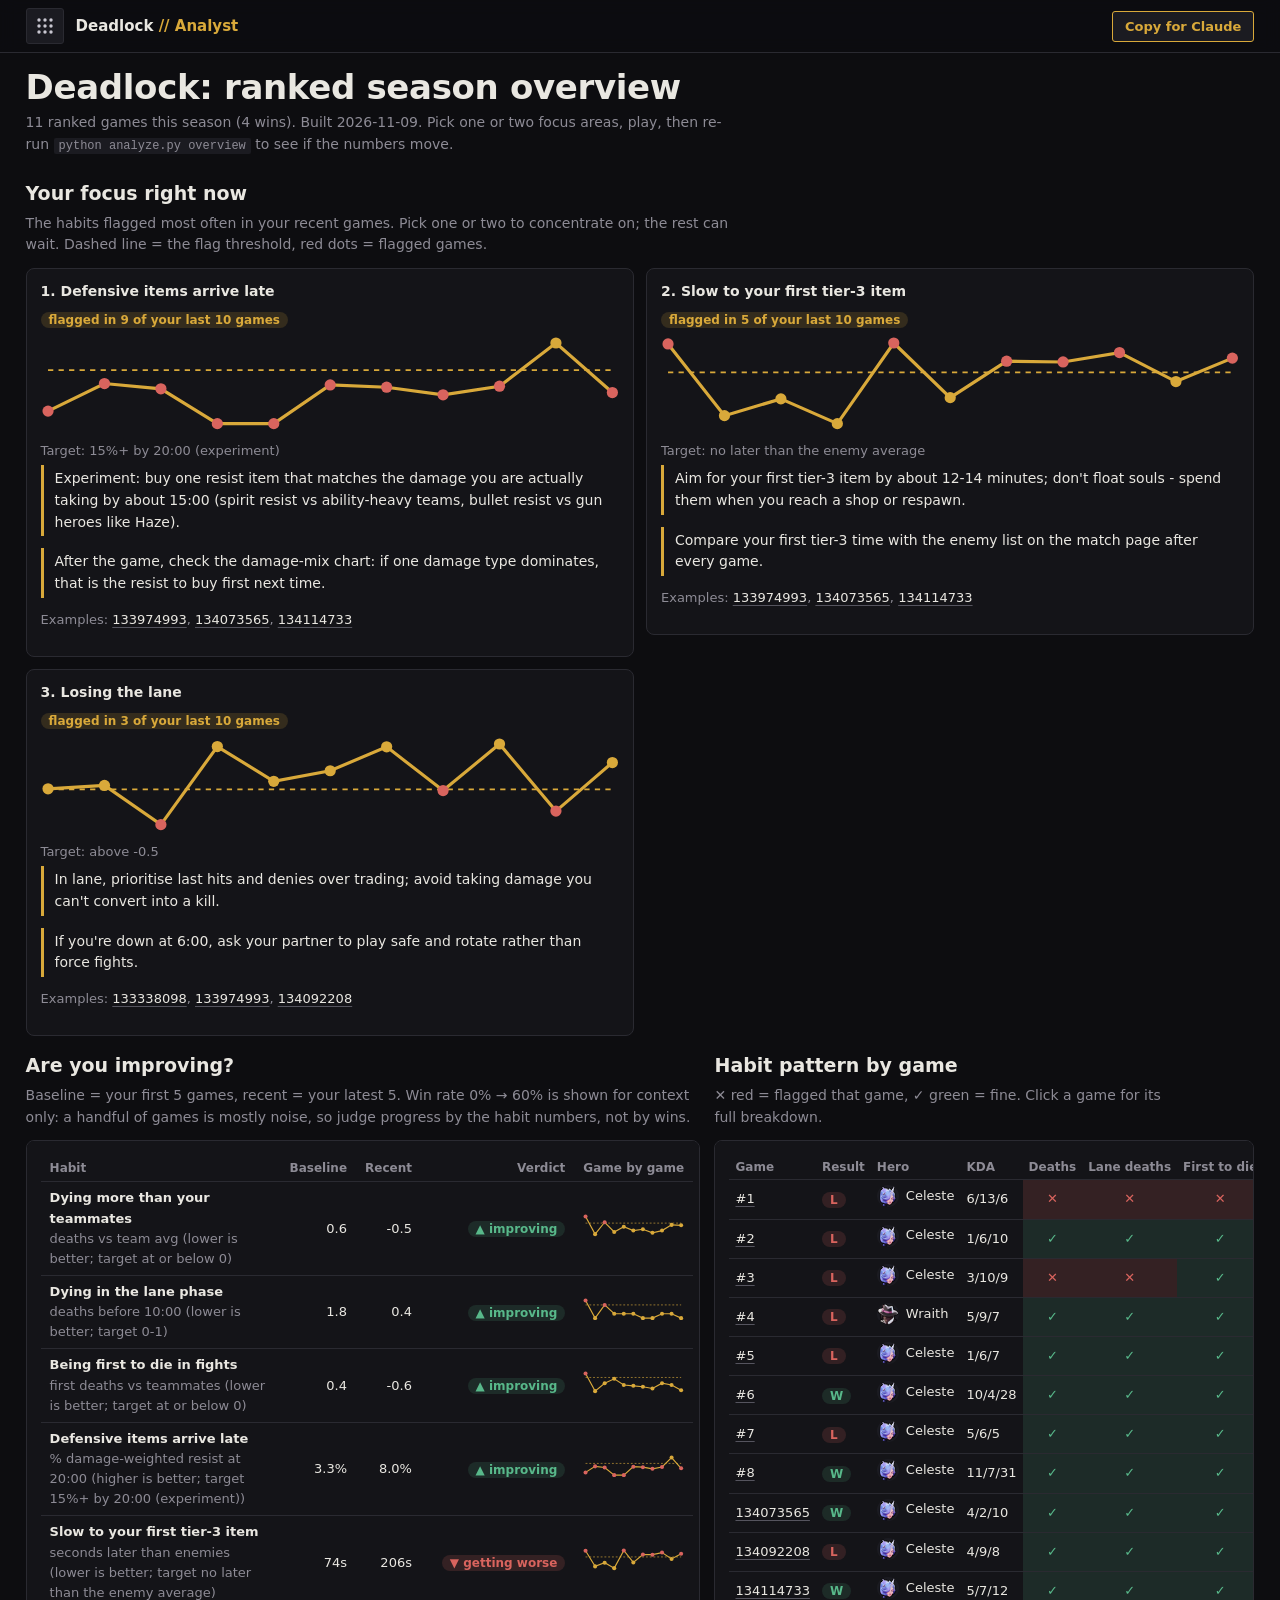
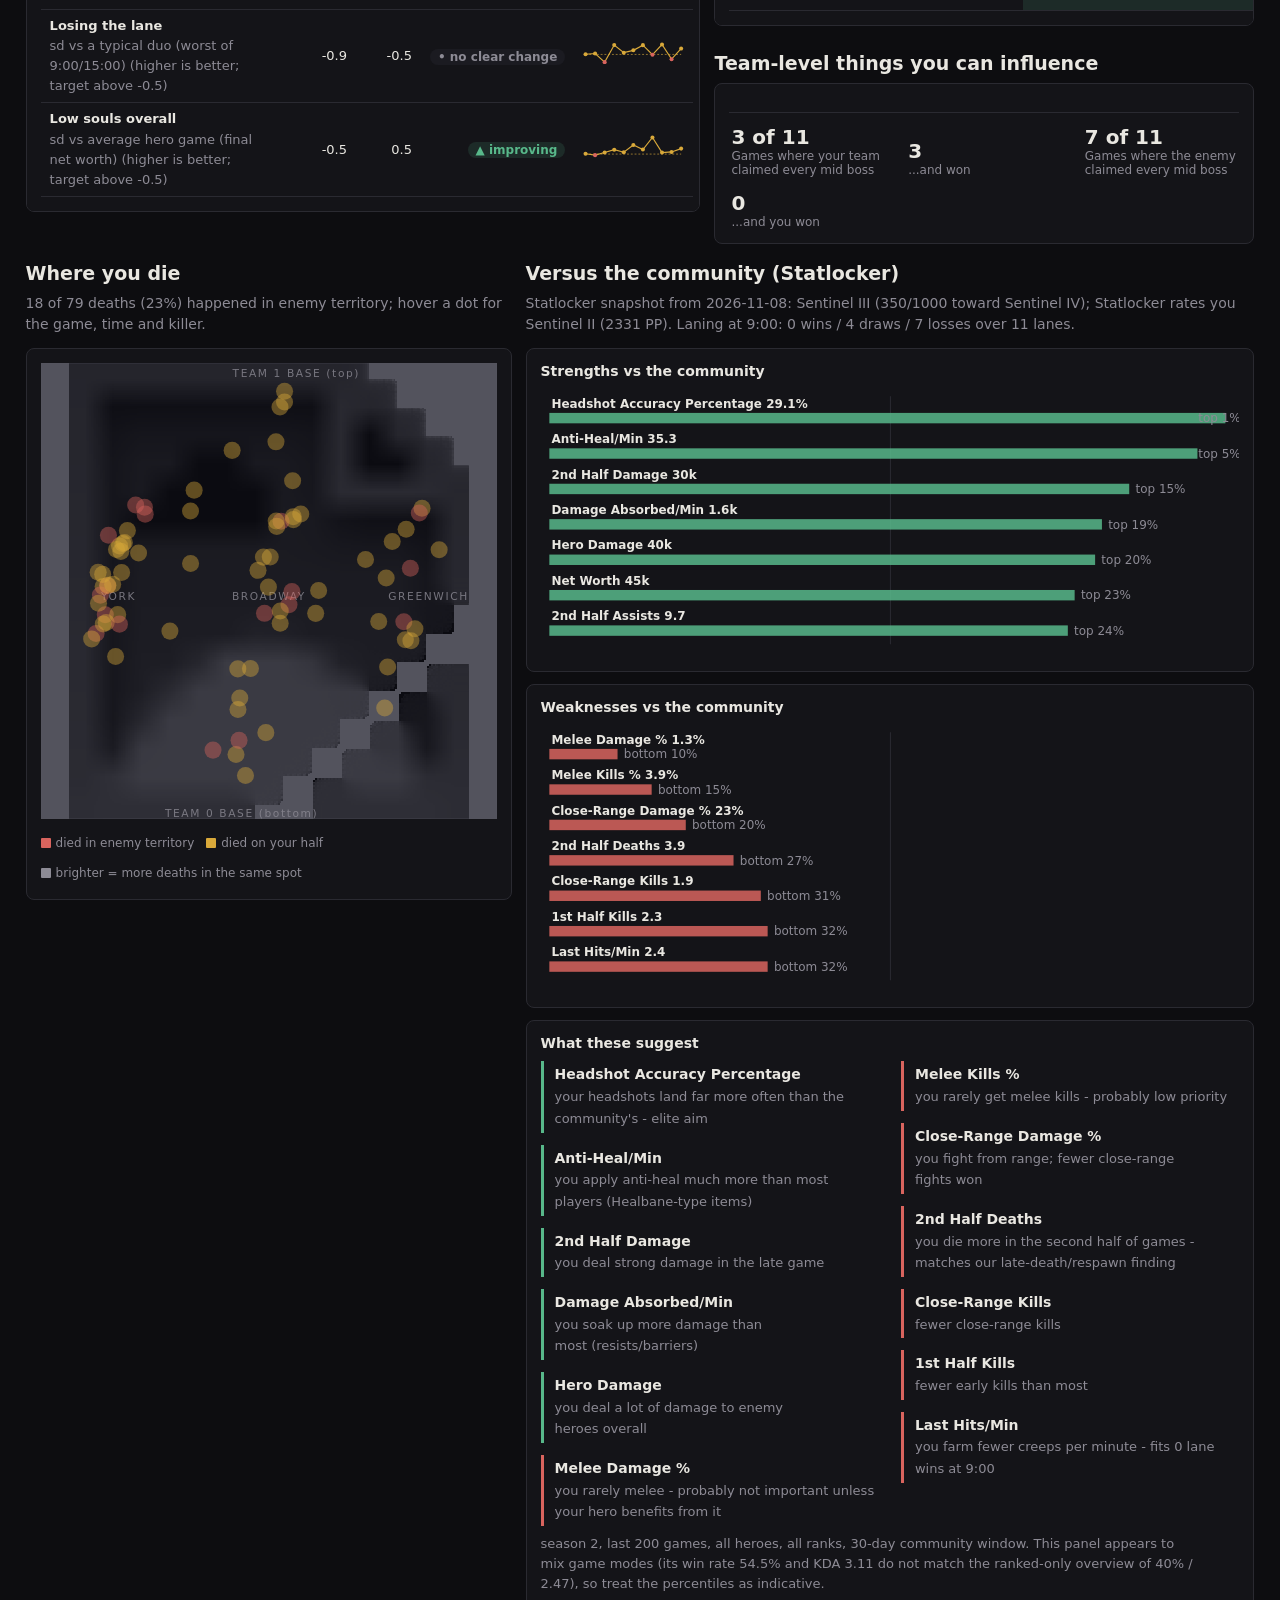
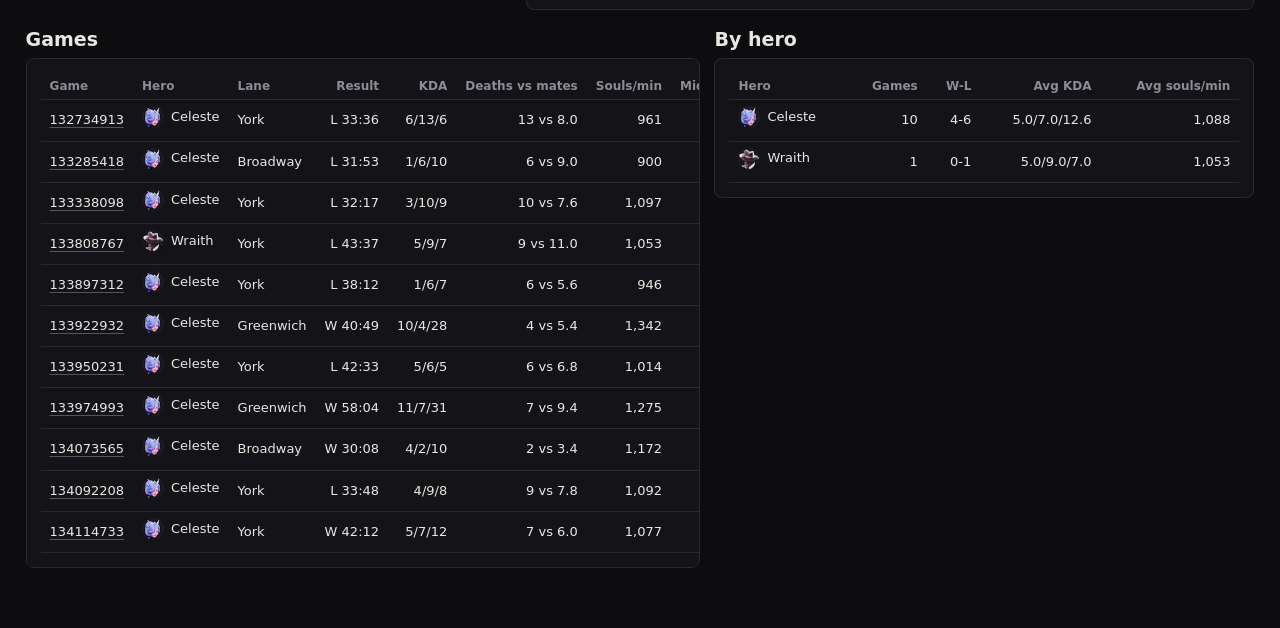
==== commit 0fb77ace: "Accessibility pass (focus rings, skip link, reduced motion), flatter key points, UI font for chart l" ====
--- a/docs/index.html
+++ b/docs/index.html
@@ -1,5 +1,5 @@
-<!doctype html><html lang="en"><head><meta charset="utf-8"><meta name="viewport" content="width=device-width,initial-scale=1">
-<title>Deadlock season overview</title><link rel="stylesheet" href="assets/lib.css?v=1794200985"></head><body><header id="nav"></header><main>
+<!doctype html><html lang="en"><head><meta charset="utf-8"><meta name="viewport" content="width=device-width,initial-scale=1"><meta name="theme-color" content="#0d0d10">
+<title>Deadlock season overview</title><link rel="stylesheet" href="assets/lib.css?v=1794201110"></head><body><a class="skip" href="#main">Skip to content</a><header id="nav"></header><main id="main">
 <div id="head"></div>
 <section id="s-focus"><h2>Your focus right now</h2><p class="sub">The habits flagged most often in your recent games. Pick one or two to concentrate on; the rest can wait. Dashed line = the flag threshold, red dots = flagged games.</p>
 <div class="cols" id="focus"></div></section>
@@ -16,4 +16,4 @@
 <section id="s-games"><h2>Games</h2><div class="card" id="games"></div></section>
 <section id="s-heroes"><h2>By hero</h2><div class="card" id="heroes"></div></section>
 </div>
-</main><script src="assets/heroes.js?v=1794200985"></script><script src="assets/lib.js?v=1794200985"></script><script>window.ASSET_BASE="";const O={"games":[{"id":132734913,"calib":1,"win":false,"hero":"Celeste","lane":"York","dur":2016,"kda":[6,13,6],"kpi":{"deaths":13,"mate_deaths":8.0,"spm":961.2202380952381,"midboss_mine":0,"midboss_total":2},"habits":{"deaths":{"value":5.0,"flag":true},"early":{"value":4,"flag":true},"first":{"value":2.4,"flag":true},"resist":{"value":2.334022805621851,"flag":true},"t3":{"value":320.66666666666663,"flag":true},"lane":{"value":-0.9859635484149607,"flag":false},"souls":{"value":-0.7246945261695535,"flag":false}},"sl":{"mvp":8,"grade":"D-","mmr":null}},{"id":133285418,"calib":2,"win":false,"hero":"Celeste","lane":"Broadway","dur":1913,"kda":[1,6,10],"kpi":{"deaths":6,"mate_deaths":9.0,"spm":900.2509147935181,"midboss_mine":0,"midboss_total":2},"habits":{"deaths":{"value":-3.0,"flag":false},"early":{"value":0,"flag":false},"first":{"value":-1.6,"flag":false},"resist":{"value":7.479812828688559,"flag":true},"t3":{"value":-110.0,"flag":false},"lane":{"value":-0.9002889465693716,"flag":false},"souls":{"value":-1.0226713318264629,"flag":true}},"sl":{"mvp":9,"grade":"D","mmr":null}},{"id":133338098,"calib":3,"win":false,"hero":"Celeste","lane":"York","dur":1937,"kda":[3,10,9],"kpi":{"deaths":10,"mate_deaths":7.6,"spm":1097.2225090345896,"midboss_mine":0,"midboss_total":2},"habits":{"deaths":{"value":2.4000000000000004,"flag":true},"early":{"value":3,"flag":true},"first":{"value":0.19999999999999996,"flag":false},"resist":{"value":6.494946315531774,"flag":true},"t3":{"value":-9.333333333333371,"flag":false},"lane":{"value":-1.884076939257251,"flag":true},"souls":{"value":-0.4656022841890745,"flag":false}},"sl":{"mvp":11,"grade":"E+","mmr":null}},{"id":133808767,"calib":4,"win":false,"hero":"Wraith","lane":"York","dur":2617,"kda":[5,9,7],"kpi":{"deaths":9,"mate_deaths":11.0,"spm":1053.4275888421857,"midboss_mine":0,"midboss_total":2},"habits":{"deaths":{"value":-2.0,"flag":false},"early":{"value":1,"flag":false},"first":{"value":1.2000000000000002,"flag":false},"resist":{"value":0.0,"flag":true},"t3":{"value":-158.0,"flag":false},"lane":{"value":0.07514656244448392,"flag":false},"souls":{"value":0.13486222542851448,"flag":false}},"sl":{"mvp":10,"grade":"E+","mmr":null}},{"id":133897312,"calib":5,"win":false,"hero":"Celeste","lane":"York","dur":2292,"kda":[1,6,7],"kpi":{"deaths":6,"mate_deaths":5.6,"spm":945.7853403141361,"midboss_mine":0,"midboss_total":1},"habits":{"deaths":{"value":0.40000000000000036,"flag":false},"early":{"value":1,"flag":false},"first":{"value":-0.19999999999999996,"flag":false},"resist":{"value":0.0,"flag":true},"t3":{"value":326.5,"flag":true},"lane":{"value":-0.7963634793124298,"flag":false},"souls":{"value":-0.40781435053774845,"flag":false}},"sl":{"mvp":8,"grade":"C-","mmr":null}},{"id":133922932,"calib":6,"win":true,"hero":"Celeste","lane":"Greenwich","dur":2449,"kda":[10,4,28],"kpi":{"deaths":4,"mate_deaths":5.4,"spm":1342.3193140057165,"midboss_mine":2,"midboss_total":2},"habits":{"deaths":{"value":-1.4000000000000004,"flag":false},"early":{"value":1,"flag":false},"first":{"value":-0.3999999999999999,"flag":false},"resist":{"value":7.2200290878869735,"flag":true},"t3":{"value":-1.8333333333333712,"flag":false},"lane":{"value":-0.5325979655779218,"flag":false},"souls":{"value":1.138862697188919,"flag":false}},"sl":{"mvp":2,"grade":"A","mmr":null}},{"id":133950231,"calib":7,"win":false,"hero":"Celeste","lane":"York","dur":2553,"kda":[5,6,5],"kpi":{"deaths":6,"mate_deaths":6.8,"spm":1014.4300822561693,"midboss_mine":0,"midboss_total":2},"habits":{"deaths":{"value":-0.7999999999999998,"flag":false},"early":{"value":0,"flag":false},"first":{"value":-0.6000000000000001,"flag":false},"resist":{"value":6.793337566551068,"flag":true},"t3":{"value":217.33333333333337,"flag":true},"lane":{"value":0.06785004750799,"flag":false},"souls":{"value":0.17628319978304346,"flag":false}},"sl":{"mvp":8,"grade":"D","mmr":null}},{"id":133974993,"calib":8,"win":true,"hero":"Celeste","lane":"Greenwich","dur":3484,"kda":[11,7,31],"kpi":{"deaths":7,"mate_deaths":9.4,"spm":1274.7244546498277,"midboss_mine":4,"midboss_total":5},"habits":{"deaths":{"value":-2.4000000000000004,"flag":false},"early":{"value":0,"flag":false},"first":{"value":-1.0,"flag":false},"resist":{"value":5.380388610266108,"flag":true},"t3":{"value":212.5,"flag":true},"lane":{"value":-1.029509510453249,"flag":true},"souls":{"value":2.7344563602015013,"flag":false}},"sl":{"mvp":1,"grade":"S-","mmr":175}},{"id":134073565,"calib":0,"win":true,"hero":"Celeste","lane":"Broadway","dur":1808,"kda":[4,2,10],"kpi":{"deaths":2,"mate_deaths":3.4,"spm":1172.1238938053098,"midboss_mine":1,"midboss_total":1},"habits":{"deaths":{"value":-1.4,"flag":false},"early":{"value":1,"flag":false},"first":{"value":0.19999999999999996,"flag":false},"resist":{"value":6.983652439412252,"flag":true},"t3":{"value":269.0,"flag":true},"lane":{"value":0.13844948332435475,"flag":false},"souls":{"value":-0.4740590549673174,"flag":false}},"sl":{"mvp":6,"grade":"C+","mmr":350}},{"id":134092208,"calib":0,"win":false,"hero":"Celeste","lane":"York","dur":2028,"kda":[4,9,8],"kpi":{"deaths":9,"mate_deaths":7.8,"spm":1091.923076923077,"midboss_mine":0,"midboss_total":2},"habits":{"deaths":{"value":1.2000000000000002,"flag":false},"early":{"value":1,"flag":false},"first":{"value":-0.20000000000000018,"flag":false},"resist":{"value":15.045116111710813,"flag":false},"t3":{"value":94.83333333333337,"flag":false},"lane":{"value":-1.5442540958702409,"flag":true},"souls":{"value":-0.34248165079995085,"flag":false}},"sl":{"mvp":9,"grade":"D","mmr":-175}},{"id":134114733,"calib":0,"win":true,"hero":"Celeste","lane":"York","dur":2532,"kda":[5,7,12],"kpi":{"deaths":7,"mate_deaths":6.0,"spm":1077.2985781990521,"midboss_mine":3,"midboss_total":3},"habits":{"deaths":{"value":1.0,"flag":false},"early":{"value":0,"flag":false},"first":{"value":-1.4,"flag":false},"resist":{"value":5.805276742185259,"flag":true},"t3":{"value":235.83333333333337,"flag":true},"lane":{"value":-0.3260343785091129,"flag":false},"souls":{"value":0.36680927084580855,"flag":false}},"sl":{"mvp":7,"grade":"C","mmr":350}}],"ov":{"focus":[{"id":"resist","title":"Defensive items arrive late","flagged":9,"of":10,"mean_sev":0.7871395156608667,"values":[7.479812828688559,6.494946315531774,0.0,0.0,7.2200290878869735,6.793337566551068,5.380388610266108,6.983652439412252,15.045116111710813,5.805276742185259],"advice":["Experiment: buy one resist item that matches the damage you are actually taking by about 15:00 (spirit resist vs ability-heavy teams, bullet resist vs gun heroes like Haze).","After the game, check the damage-mix chart: if one damage type dominates, that is the resist to buy first next time.","Measure it: this habit's number is the damage-weighted resist you own at 20:00 - it should climb if the experiment works."],"target":"15%+ by 20:00 (experiment)","unit":"% damage-weighted resist at 20:00","examples":[{"id":133974993,"evidence":"54% of damage taken was ability/other, 35% bullet; at 20:00 you owned 10% spirit and 0% bullet resist (damage-weighted 5.4%); first resist item Greater Expansion at 19:22; top damage dealer Vindicta was 65% bullet and you owned 0% bullet resist"},{"id":134073565,"evidence":"70% of damage taken was ability/other, 28% bullet; at 20:00 you owned 10% spirit and 0% bullet resist (damage-weighted 7.0%); first resist item Greater Expansion at 18:31"},{"id":134114733,"evidence":"58% of damage taken was ability/other, 26% bullet; at 20:00 you owned 10% spirit and 0% bullet resist (damage-weighted 5.8%); first resist item Greater Expansion at 17:38"}]},{"id":"t3","title":"Slow to your first tier-3 item","flagged":5,"of":10,"mean_sev":1.6815555555555555,"values":[-110.0,-9.333333333333371,-158.0,326.5,-1.8333333333333712,217.33333333333337,212.5,269.0,94.83333333333337,235.83333333333337],"advice":["Aim for your first tier-3 item by about 12-14 minutes; don't float souls - spend them when you reach a shop or respawn.","Compare your first tier-3 time with the enemy list on the match page after every game."],"target":"no later than the enemy average","unit":"seconds later than enemies","examples":[{"id":133974993,"evidence":"first tier-3 item at 15:54 (Torment Pulse), +3.5 min vs the enemy team's average"},{"id":134073565,"evidence":"first tier-3 item at 18:30 (Torment Pulse), +4.5 min vs the enemy team's average"},{"id":134114733,"evidence":"first tier-3 item at 17:37 (Torment Pulse), +3.9 min vs the enemy team's average"}]},{"id":"lane","title":"Losing the lane","flagged":3,"of":10,"mean_sev":1.4859468485269136,"values":[-0.9002889465693716,-1.884076939257251,0.07514656244448392,-0.7963634793124298,-0.5325979655779218,0.06785004750799,-1.029509510453249,0.13844948332435475,-1.5442540958702409,-0.3260343785091129],"advice":["In lane, prioritise last hits and denies over trading; avoid taking damage you can't convert into a kill.","If you're down at 6:00, ask your partner to play safe and rotate rather than force fights."],"target":"above -0.5","unit":"sd vs a typical duo (worst of 9:00/15:00)","examples":[{"id":133338098,"evidence":"9:00: -3,652 souls vs a typical Celeste duo (-1.6 sd); 15:00: -8,061 souls vs a typical Celeste duo (-1.9 sd)"},{"id":133974993,"evidence":"9:00: -921 souls vs a typical Celeste duo (-0.4 sd); 15:00: -4,368 souls vs a typical Celeste duo (-1.0 sd)"},{"id":134092208,"evidence":"9:00: -3,009 souls vs a typical Celeste duo (-1.3 sd); 15:00: -6,607 souls vs a typical Celeste duo (-1.5 sd)"}]},{"id":"souls","title":"Low souls overall","flagged":1,"of":10,"mean_sev":1.2783391647830784,"values":[-1.0226713318264629,-0.4656022841890745,0.13486222542851448,-0.40781435053774845,1.138862697188919,0.17628319978304346,2.7344563602015013,-0.4740590549673174,-0.34248165079995085,0.36680927084580855],"advice":["Fill dead time between fights with creeps or neutral camps; compare your 'souls by source' with your team on the match page.","Spend or bank souls deliberately - unspent souls don't help in fights."],"target":"above -0.5","unit":"sd vs average hero game (final net worth)","examples":[{"id":133285418,"evidence":"net worth 28,703 at the end = -1.0 sd vs the average Celeste game; 900 souls/min"}]},{"id":"deaths","title":"Dying more than your teammates","flagged":1,"of":10,"mean_sev":1.2000000000000002,"values":[-3.0,2.4000000000000004,-2.0,0.40000000000000036,-1.4000000000000004,-0.7999999999999998,-2.4000000000000004,-1.4,1.2000000000000002,1.0],"advice":["Before every fight, find your nearest ally: if nobody is within reach, don't take the fight.","When your team is behind, switch to safe farming and holding space; each late death costs 60-90 seconds of respawn.","After the game, look at which deaths came at full HP with no ally near - those are the avoidable ones."],"target":"at or below 0","unit":"deaths vs team avg","examples":[{"id":133338098,"evidence":"10 deaths vs 7.6 teammate average; 18% of the game spent dead (teammates 13%); deaths after 25:00 alone cost 140s of respawn"}]},{"id":"early","title":"Dying in the lane phase","flagged":1,"of":10,"mean_sev":1.0,"values":[0,3,1,1,1,0,0,1,1,0],"advice":["Before 10:00 only trade when your lane partner is near; back off at about 50% HP instead of chasing a kill.","Note which enemy kills you early and play around their burst (stay out of their range when their abilities are ready)."],"target":"0-1","unit":"deaths before 10:00","examples":[{"id":133338098,"evidence":"3 deaths before 10:00 (1:28, 2:12, 4:56); Graves killed you 2x"}]}],"trends":[{"id":"deaths","title":"Dying more than your teammates","unit":"deaths vs team avg","better":"lower","target":"at or below 0","series":[5.0,-3.0,2.4000000000000004,-2.0,0.40000000000000036,-1.4000000000000004,-0.7999999999999998,-2.4000000000000004,-1.4,1.2000000000000002,1.0],"baseline":0.5600000000000002,"recent":-0.48,"delta":-1.04,"verdict":"improving","tentative":false},{"id":"early","title":"Dying in the lane phase","unit":"deaths before 10:00","better":"lower","target":"0-1","series":[4,0,3,1,1,1,0,0,1,1,0],"baseline":1.8,"recent":0.4,"delta":-1.4,"verdict":"improving","tentative":false},{"id":"first","title":"Being first to die in fights","unit":"first deaths vs teammates","better":"lower","target":"at or below 0","series":[2.4,-1.6,0.19999999999999996,1.2000000000000002,-0.19999999999999996,-0.3999999999999999,-0.6000000000000001,-1.0,0.19999999999999996,-0.20000000000000018,-1.4],"baseline":0.4,"recent":-0.6,"delta":-1.0,"verdict":"improving","tentative":false},{"id":"resist","title":"Defensive items arrive late","unit":"% damage-weighted resist at 20:00","better":"higher","target":"15%+ by 20:00 (experiment)","series":[2.334022805621851,7.479812828688559,6.494946315531774,0.0,0.0,7.2200290878869735,6.793337566551068,5.380388610266108,6.983652439412252,15.045116111710813,5.805276742185259],"baseline":3.261756389968437,"recent":8.0015542940251,"delta":4.739797904056663,"verdict":"improving","tentative":false},{"id":"t3","title":"Slow to your first tier-3 item","unit":"seconds later than enemies","better":"lower","target":"no later than the enemy average","series":[320.66666666666663,-110.0,-9.333333333333371,-158.0,326.5,-1.8333333333333712,217.33333333333337,212.5,269.0,94.83333333333337,235.83333333333337],"baseline":73.96666666666665,"recent":205.9,"delta":131.93333333333334,"verdict":"getting worse","tentative":false},{"id":"lane","title":"Losing the lane","unit":"sd vs a typical duo (worst of 9:00/15:00)","better":"higher","target":"above -0.5","series":[-0.9859635484149607,-0.9002889465693716,-1.884076939257251,0.07514656244448392,-0.7963634793124298,-0.5325979655779218,0.06785004750799,-1.029509510453249,0.13844948332435475,-1.5442540958702409,-0.3260343785091129],"baseline":-0.8983092702219059,"recent":-0.5386996908000516,"delta":0.35960957942185423,"verdict":"no clear change","tentative":false},{"id":"souls","title":"Low souls overall","unit":"sd vs average hero game (final net worth)","better":"higher","target":"above -0.5","series":[-0.7246945261695535,-1.0226713318264629,-0.4656022841890745,0.13486222542851448,-0.40781435053774845,1.138862697188919,0.17628319978304346,2.7344563602015013,-0.4740590549673174,-0.34248165079995085,0.36680927084580855],"baseline":-0.497184053458865,"recent":0.492201625012617,"delta":0.9893856784714821,"verdict":"improving","tentative":false}],"outcome":{"wins":4,"n":11,"baseline_wr":0.0,"recent_wr":0.6,"b":5},"need":0},"rules":{"deaths":{"op":">=","v":2.0},"early":{"op":">=","v":3},"first":{"op":">=","v":1.5},"resist":{"op":"<=","v":10},"t3":{"op":">=","v":150},"lane":{"op":"<=","v":-1.0},"souls":{"op":"<=","v":-0.8}},"built":"2026-11-09","deaths":[{"x":-7048,"y":2127,"t":199,"side":"own","killer":"Apollo","game":132734913},{"x":-8057,"y":884,"t":239,"side":"own","killer":"Apollo","game":132734913},{"x":-6888,"y":2234,"t":363,"side":"own","killer":"Apollo","game":132734913},{"x":-7823,"y":205,"t":561,"side":"own","killer":"Haze","game":132734913},{"x":-211,"y":-1056,"t":837,"side":"enemy","killer":"Apollo","game":132734913},{"x":-7720,"y":-1118,"t":968,"side":"enemy","killer":"Haze","game":132734913},{"x":-8153,"y":-2006,"t":1103,"side":"enemy","killer":"Haze","game":132734913},{"x":6470,"y":2908,"t":1185,"side":"own","killer":"Haze","game":132734913},{"x":2342,"y":24,"t":1254,"side":"own","killer":"Viscous","game":132734913},{"x":1501,"y":3634,"t":1350,"side":"own","killer":"Haze","game":132734913},{"x":-26,"y":181,"t":1701,"side":"own","killer":"McGinnis","game":132734913},{"x":-1736,"y":6631,"t":1844,"side":"own","killer":"McGinnis","game":132734913},{"x":520,"y":8676,"t":2008,"side":"own","killer":"Seven","game":132734913},{"x":5598,"y":-3588,"t":671,"side":"own","killer":"Nurse Harrow","game":133285418},{"x":5459,"y":-5519,"t":762,"side":"own","killer":"Seven","game":133285418},{"x":-5838,"y":3624,"t":937,"side":"enemy","killer":"McGinnis","game":133285418},{"x":-4671,"y":-1894,"t":1203,"side":"own","killer":"Apollo","game":133285418},{"x":-146,"y":-6682,"t":1773,"side":"own","killer":"Dynamo","game":133285418},{"x":-1376,"y":-5053,"t":1889,"side":"own","killer":"Apollo","game":133285418},{"x":-7678,"y":-1483,"t":88,"side":"own","killer":"Graves","game":133338098},{"x":-7135,"y":-1116,"t":132,"side":"own","killer":"Graves","game":133338098},{"x":-8362,"y":-2261,"t":296,"side":"own","killer":"Wraith","game":133338098},{"x":-7609,"y":247,"t":745,"side":"enemy","killer":"Drifter","game":133338098},{"x":5177,"y":-1442,"t":952,"side":"own","killer":"Drifter","game":133338098},{"x":-7571,"y":2627,"t":1162,"side":"enemy","killer":"Infernus","game":133338098},{"x":2204,"y":-1057,"t":1239,"side":"own","killer":"Paradox","game":133338098},{"x":-872,"y":-3659,"t":1365,"side":"own","killer":"Wraith","game":133338098},{"x":-1462,"y":-5595,"t":1736,"side":"own","killer":"Graves","game":133338098},{"x":-1555,"y":-7709,"t":1904,"side":"own","killer":"Wraith","game":133338098},{"x":-7191,"y":1955,"t":511,"side":"own","killer":"Mo & Krill","game":133808767},{"x":-6819,"y":2283,"t":628,"side":"own","killer":"Vindicta","game":133808767},{"x":7220,"y":3901,"t":932,"side":"own","killer":"Mo & Krill","game":133808767},{"x":-7950,"y":-196,"t":1632,"side":"enemy","killer":"Victor","game":133808767},{"x":5814,"y":2329,"t":1854,"side":"own","killer":"Vindicta","game":133808767},{"x":-261,"y":1596,"t":2082,"side":"own","killer":"Lash","game":133808767},{"x":1152,"y":3364,"t":2238,"side":"own","killer":"Violet","game":133808767},{"x":734,"y":8911,"t":2374,"side":"own","killer":"Lash","game":133808767},{"x":331,"y":7033,"t":2606,"side":"own","killer":"Baba","game":133808767},{"x":-7815,"y":-1556,"t":288,"side":"own","killer":"Grey Talon","game":133897312},{"x":-8040,"y":-581,"t":1226,"side":"own","killer":"Victor","game":133897312},{"x":-7233,"y":-3091,"t":1633,"side":"own","killer":"Lady Geist","game":133897312},{"x":-5871,"y":3944,"t":1762,"side":"enemy","killer":"Graves","game":133897312},{"x":-6287,"y":4054,"t":1918,"side":"enemy","killer":"Grey Talon","game":133897312},{"x":-1107,"y":-8703,"t":2227,"side":"own","killer":"Sinclair","game":133897312},{"x":8027,"y":1948,"t":423,"side":"own","killer":"Victor","game":133922932},{"x":6362,"y":-1455,"t":731,"side":"enemy","killer":"Victor","game":133922932},{"x":-2639,"y":-7507,"t":1880,"side":"enemy","killer":"Kelvin","game":133922932},{"x":1116,"y":5201,"t":2255,"side":"own","killer":"Infernus","game":133922932},{"x":-3697,"y":1296,"t":1372,"side":"own","killer":"Haze","game":133950231},{"x":-7843,"y":783,"t":1634,"side":"own","killer":"Victor","game":133950231},{"x":945,"y":-651,"t":1798,"side":"enemy","killer":"Grey Talon","game":133950231},{"x":-6677,"y":2846,"t":1949,"side":"own","killer":"Victor","game":133950231},{"x":-3529,"y":4756,"t":2128,"side":"own","killer":"Haze","game":133950231},{"x":-517,"y":972,"t":2479,"side":"own","killer":"Solomon","game":133950231},{"x":6670,"y":1075,"t":675,"side":"enemy","killer":"Bebop","game":133974993},{"x":6696,"y":-2353,"t":791,"side":"own","killer":"Bebop","game":133974993},{"x":6883,"y":-1779,"t":932,"side":"own","killer":"Dynamo","game":133974993},{"x":6432,"y":-2304,"t":1152,"side":"own","killer":"Abrams","game":133974993},{"x":7091,"y":3677,"t":1676,"side":"enemy","killer":"Dynamo","game":133974993},{"x":570,"y":3291,"t":2384,"side":"enemy","killer":"Abrams","game":133974993},{"x":-1469,"y":-3675,"t":2629,"side":"own","killer":"Dynamo","game":133974993},{"x":533,"y":-941,"t":565,"side":"own","killer":"Holliday","game":134073565},{"x":529,"y":-1519,"t":1081,"side":"own","killer":"Graves","game":134073565},{"x":-6987,"y":1868,"t":382,"side":"own","killer":"Drifter","game":134092208},{"x":-7372,"y":314,"t":696,"side":"own","killer":"Victor","game":134092208},{"x":-7597,"y":268,"t":823,"side":"own","killer":"Victor","game":134092208},{"x":1145,"y":3505,"t":907,"side":"own","killer":"Drifter","game":134092208},{"x":367,"y":3046,"t":1136,"side":"own","killer":"Holliday","game":134092208},{"x":61,"y":1601,"t":1321,"side":"own","killer":"Victor","game":134092208},{"x":-7053,"y":-1565,"t":1543,"side":"enemy","killer":"Victor","game":134092208},{"x":-3700,"y":3775,"t":1790,"side":"own","killer":"Haze","game":134092208},{"x":736,"y":9418,"t":2010,"side":"own","killer":"Mo & Krill","game":134092208},{"x":-6150,"y":1795,"t":737,"side":"own","killer":"Seven","game":134114733},{"x":-6949,"y":869,"t":1026,"side":"own","killer":"Graves","game":134114733},{"x":5529,"y":610,"t":1820,"side":"own","killer":"Abrams","game":134114733},{"x":1084,"y":-28,"t":1934,"side":"enemy","killer":"Graves","game":134114733},{"x":4554,"y":1480,"t":2121,"side":"own","killer":"Haze","game":134114733},{"x":341,"y":3302,"t":2293,"side":"own","killer":"Abrams","game":134114733},{"x":-1411,"y":-7047,"t":2475,"side":"enemy","killer":"Graves","game":134114733}],"community":{"strengths":[{"name":"Headshot Accuracy Percentage","key":"HEADSHOT ACCURACY PERCENTAGE","value":"29.1%","pct":99.1,"hint":"your headshots land far more often than the community's - elite aim"},{"name":"Anti-Heal/Min","key":"ANTI-HEAL/MIN","value":"35.3","pct":95,"hint":"you apply anti-heal much more than most players (Healbane-type items)"},{"name":"2nd Half Damage","key":"2ND HALF DAMAGE","value":"30k","pct":85,"hint":"you deal strong damage in the late game"},{"name":"Damage Absorbed/Min","key":"DAMAGE ABSORBED/MIN","value":"1.6k","pct":81,"hint":"you soak up more damage than most (resists/barriers)"},{"name":"Hero Damage","key":"HERO DAMAGE","value":"40k","pct":80,"hint":"you deal a lot of damage to enemy heroes overall"},{"name":"Net Worth","key":"NET WORTH","value":"45k","pct":77,"hint":null},{"name":"2nd Half Assists","key":"2ND HALF ASSISTS","value":"9.7","pct":76,"hint":null}],"weaknesses":[{"name":"Melee Damage %","key":"MELEE DAMAGE %","value":"1.3%","pct":10,"hint":"you rarely melee - probably not important unless your hero benefits from it"},{"name":"Melee Kills %","key":"MELEE KILLS %","value":"3.9%","pct":15,"hint":"you rarely get melee kills - probably low priority"},{"name":"Close-Range Damage %","key":"CLOSE-RANGE DAMAGE %","value":"23%","pct":20,"hint":"you fight from range; fewer close-range fights won"},{"name":"2nd Half Deaths","key":"2ND HALF DEATHS","value":"3.9","pct":27,"hint":"you die more in the second half of games - matches our late-death/respawn finding"},{"name":"Close-Range Kills","key":"CLOSE-RANGE KILLS","value":"1.9","pct":31,"hint":"fewer close-range kills"},{"name":"1st Half Kills","key":"1ST HALF KILLS","value":"2.3","pct":32,"hint":"fewer early kills than most"},{"name":"Last Hits/Min","key":"LAST HITS/MIN","value":"2.4","pct":32,"hint":"you farm fewer creeps per minute - fits 0 lane wins at 9:00"}],"meta":{"sample":"season 2, last 200 games, all heroes, all ranks, 30-day community window","caveat":"This panel appears to mix game modes (its win rate 54.5% and KDA 3.11 do not match the ranked-only overview of 40% / 2.47), so treat the percentiles as indicative."},"rank":{"in_game":"Sentinel III (350/1000 toward Sentinel IV)","statlocker":"Sentinel II","pp":2331,"note":"Statlocker still shows 'Calibrating'"},"laning":{"lanes":11,"wins":0,"draws":4,"losses":7,"avg_lane_net_worth_9min":5700,"definition":"decided by net worth at 9:00: 10% or more ahead = win, 10% or more behind = loss"},"captured":"2026-11-08","overview":{"record":"4W-6L over 10 games","win_rate":0.4,"kda_ratio":2.47,"avg_match_rank":6.78,"best_match_rank":1,"damage_per_min":984,"damage_taken_per_min":901,"kill_participation":0.54,"souls_per_min":1100,"accuracy":0.52,"headshot_accuracy":0.37,"avg_last_hits":105.2,"avg_denies":4.7}}};renderNav({page:'overview',current:0,games:[{"id":132734913,"label":"#1","win":false,"hero":"Celeste"},{"id":133285418,"label":"#2","win":false,"hero":"Celeste"},{"id":133338098,"label":"#3","win":false,"hero":"Celeste"},{"id":133808767,"label":"#4","win":false,"hero":"Wraith"},{"id":133897312,"label":"#5","win":false,"hero":"Celeste"},{"id":133922932,"label":"#6","win":true,"hero":"Celeste"},{"id":133950231,"label":"#7","win":false,"hero":"Celeste"},{"id":133974993,"label":"#8","win":true,"hero":"Celeste"},{"id":134073565,"label":"11-09","win":true,"hero":"Celeste"},{"id":134092208,"label":"11-09","win":false,"hero":"Celeste"},{"id":134114733,"label":"11-09","win":true,"hero":"Celeste"}],chips:[["s-focus","Focus"],["s-improve","Improving?"],["s-pattern","Habit grid"],["s-map","Death map"],["s-community","Community"],["s-games","Games"],["s-heroes","Heroes"]],brief:"# Deadlock coaching request: season overview\n\nYou are my Deadlock coach. Use ONLY the data below (be honest about small sample sizes).\n1. Pick the 2-3 most valuable things for me to practise, ordered by impact.\n2. For each, give one concrete in-game adjustment I can apply next game, and how I'll measure it from this data.\n3. Point out any pattern across games that the tool did not flag.\n4. Tell me what to ignore for now. Keep it short and practical.\n\n## Me\nRanked season so far: 11 games, 4 win(s), 7 loss(es). Heroes: Celeste x10, Wraith x1. Low rank; main is Celeste.\n\n## Focus areas (flagged most often in recent games)\n- **Defensive items arrive late**: flagged in 9 of the last 10 games. Measure: % damage-weighted resist at 20:00 (target 15%+ by 20:00 (experiment)).\n  - game 133974993: 54% of damage taken was ability/other, 35% bullet; at 20:00 you owned 10% spirit and 0% bullet resist (damage-weighted 5.4%); first resist item Greater Expansion at 19:22; top damage dealer Vindicta was 65% bullet and you owned 0% bullet resist\n  - game 134073565: 70% of damage taken was ability/other, 28% bullet; at 20:00 you owned 10% spirit and 0% bullet resist (damage-weighted 7.0%); first resist item Greater Expansion at 18:31\n  - game 134114733: 58% of damage taken was ability/other, 26% bullet; at 20:00 you owned 10% spirit and 0% bullet resist (damage-weighted 5.8%); first resist item Greater Expansion at 17:38\n- **Slow to your first tier-3 item**: flagged in 5 of the last 10 games. Measure: seconds later than enemies (target no later than the enemy average).\n  - game 133974993: first tier-3 item at 15:54 (Torment Pulse), +3.5 min vs the enemy team's average\n  - game 134073565: first tier-3 item at 18:30 (Torment Pulse), +4.5 min vs the enemy team's average\n  - game 134114733: first tier-3 item at 17:37 (Torment Pulse), +3.9 min vs the enemy team's average\n- **Losing the lane**: flagged in 3 of the last 10 games. Measure: sd vs a typical duo (worst of 9:00/15:00) (target above -0.5).\n  - game 133338098: 9:00: -3,652 souls vs a typical Celeste duo (-1.6 sd); 15:00: -8,061 souls vs a typical Celeste duo (-1.9 sd)\n  - game 133974993: 9:00: -921 souls vs a typical Celeste duo (-0.4 sd); 15:00: -4,368 souls vs a typical Celeste duo (-1.0 sd)\n  - game 134092208: 9:00: -3,009 souls vs a typical Celeste duo (-1.3 sd); 15:00: -6,607 souls vs a typical Celeste duo (-1.5 sd)\n\n## Are the habits improving? (baseline = first games, recent = latest games)\n| habit | baseline | recent | verdict |\n|---|---|---|---|\n| Dying more than your teammates (deaths vs team avg) | 0.6 | -0.5 | improving |\n| Dying in the lane phase (deaths before 10:00) | 1.8 | 0.4 | improving |\n| Being first to die in fights (first deaths vs teammates) | 0.4 | -0.6 | improving |\n| Defensive items arrive late (% damage-weighted resist at 20:00) | 3.3 | 8.0 | improving |\n| Slow to your first tier-3 item (seconds later than enemies) | 74.0 | 205.9 | getting worse |\n| Losing the lane (sd vs a typical duo (worst of 9:00/15:00)) | -0.9 | -0.5 | no clear change |\n| Low souls overall (sd vs average hero game (final net worth)) | -0.5 | 0.5 | improving |\n\n## Game by game\n| game | hero | result | KDA | deaths vs teammate avg | souls/min | mid boss | flagged habits |\n|---|---|---|---|---|---|---|---|\n| 132734913 | Celeste | L 33:36 | 6/13/6 | 13 vs 8.0 | 961 | 0/2 | Dying more than your teammates; Dying in the lane phase; Being first to die in fights; Defensive items arrive late; Slow to your first tier-3 item |\n| 133285418 | Celeste | L 31:53 | 1/6/10 | 6 vs 9.0 | 900 | 0/2 | Defensive items arrive late; Low souls overall |\n| 133338098 | Celeste | L 32:17 | 3/10/9 | 10 vs 7.6 | 1,097 | 0/2 | Dying more than your teammates; Dying in the lane phase; Defensive items arrive late; Losing the lane |\n| 133808767 | Wraith | L 43:37 | 5/9/7 | 9 vs 11.0 | 1,053 | 0/2 | Defensive items arrive late |\n| 133897312 | Celeste | L 38:12 | 1/6/7 | 6 vs 5.6 | 946 | 0/1 | Defensive items arrive late; Slow to your first tier-3 item |\n| 133922932 | Celeste | W 40:49 | 10/4/28 | 4 vs 5.4 | 1,342 | 2/2 | Defensive items arrive late |\n| 133950231 | Celeste | L 42:33 | 5/6/5 | 6 vs 6.8 | 1,014 | 0/2 | Defensive items arrive late; Slow to your first tier-3 item |\n| 133974993 | Celeste | W 58:04 | 11/7/31 | 7 vs 9.4 | 1,275 | 4/5 | Defensive items arrive late; Slow to your first tier-3 item; Losing the lane |\n| 134073565 | Celeste | W 30:08 | 4/2/10 | 2 vs 3.4 | 1,172 | 1/1 | Defensive items arrive late; Slow to your first tier-3 item |\n| 134092208 | Celeste | L 33:48 | 4/9/8 | 9 vs 7.8 | 1,092 | 0/2 | Losing the lane |\n| 134114733 | Celeste | W 42:12 | 5/7/12 | 7 vs 6.0 | 1,077 | 3/3 | Defensive items arrive late; Slow to your first tier-3 item |\n\n## Statlocker snapshot (2026-11-08)\n- Rank: Sentinel III (350/1000 toward Sentinel IV); Statlocker rating Sentinel II (2331 PP). Laning at 9:00: 0 wins / 4 draws / 7 losses in 11 lanes.\n- Strengths vs the community (better than X% of players): Headshot Accuracy Percentage 29.1% (99%); Anti-Heal/Min 35.3 (95%); 2nd Half Damage 30k (85%); Damage Absorbed/Min 1.6k (81%); Hero Damage 40k (80%); Net Worth 45k (77%); 2nd Half Assists 9.7 (76%)\n- Weaknesses vs the community: Melee Damage % 1.3% (10%); Melee Kills % 3.9% (15%); Close-Range Damage % 23% (20%); 2nd Half Deaths 3.9 (27%); Close-Range Kills 1.9 (31%); 1st Half Kills 2.3 (32%); Last Hits/Min 2.4 (32%)\n- Caveat: This panel appears to mix game modes (its win rate 54.5% and KDA 3.11 do not match the ranked-only overview of 40% / 2.47), so treat the percentiles as indicative.\n- Statlocker match rank and grade per game: 132734913: D- (rank 8/12); 133285418: D (rank 9/12); 133338098: E+ (rank 11/12); 133808767: E+ (rank 10/12); 133897312: C- (rank 8/12); 133922932: A (rank 2/12); 133950231: D (rank 8/12); 133974993: S- (rank 1/12, +175 MMR); 134073565: C+ (rank 6/12, +350 MMR); 134092208: D (rank 9/12, -175 MMR); 134114733: C (rank 7/12, +350 MMR)\n\n## Team-level\n- My team claimed every mid boss in 3 of 11 games; the enemy claimed every one in 7.\n- Deaths in enemy territory: 18 of 79.\n"});renderOverview(O);</script></body></html>+</main><script src="assets/heroes.js?v=1794201110"></script><script src="assets/lib.js?v=1794201110"></script><script>window.ASSET_BASE="";const O={"games":[{"id":132734913,"calib":1,"win":false,"hero":"Celeste","lane":"York","dur":2016,"kda":[6,13,6],"kpi":{"deaths":13,"mate_deaths":8.0,"spm":961.2202380952381,"midboss_mine":0,"midboss_total":2},"habits":{"deaths":{"value":5.0,"flag":true},"early":{"value":4,"flag":true},"first":{"value":2.4,"flag":true},"resist":{"value":2.334022805621851,"flag":true},"t3":{"value":320.66666666666663,"flag":true},"lane":{"value":-0.9859635484149607,"flag":false},"souls":{"value":-0.7246945261695535,"flag":false}},"sl":{"mvp":8,"grade":"D-","mmr":null}},{"id":133285418,"calib":2,"win":false,"hero":"Celeste","lane":"Broadway","dur":1913,"kda":[1,6,10],"kpi":{"deaths":6,"mate_deaths":9.0,"spm":900.2509147935181,"midboss_mine":0,"midboss_total":2},"habits":{"deaths":{"value":-3.0,"flag":false},"early":{"value":0,"flag":false},"first":{"value":-1.6,"flag":false},"resist":{"value":7.479812828688559,"flag":true},"t3":{"value":-110.0,"flag":false},"lane":{"value":-0.9002889465693716,"flag":false},"souls":{"value":-1.0226713318264629,"flag":true}},"sl":{"mvp":9,"grade":"D","mmr":null}},{"id":133338098,"calib":3,"win":false,"hero":"Celeste","lane":"York","dur":1937,"kda":[3,10,9],"kpi":{"deaths":10,"mate_deaths":7.6,"spm":1097.2225090345896,"midboss_mine":0,"midboss_total":2},"habits":{"deaths":{"value":2.4000000000000004,"flag":true},"early":{"value":3,"flag":true},"first":{"value":0.19999999999999996,"flag":false},"resist":{"value":6.494946315531774,"flag":true},"t3":{"value":-9.333333333333371,"flag":false},"lane":{"value":-1.884076939257251,"flag":true},"souls":{"value":-0.4656022841890745,"flag":false}},"sl":{"mvp":11,"grade":"E+","mmr":null}},{"id":133808767,"calib":4,"win":false,"hero":"Wraith","lane":"York","dur":2617,"kda":[5,9,7],"kpi":{"deaths":9,"mate_deaths":11.0,"spm":1053.4275888421857,"midboss_mine":0,"midboss_total":2},"habits":{"deaths":{"value":-2.0,"flag":false},"early":{"value":1,"flag":false},"first":{"value":1.2000000000000002,"flag":false},"resist":{"value":0.0,"flag":true},"t3":{"value":-158.0,"flag":false},"lane":{"value":0.07514656244448392,"flag":false},"souls":{"value":0.13486222542851448,"flag":false}},"sl":{"mvp":10,"grade":"E+","mmr":null}},{"id":133897312,"calib":5,"win":false,"hero":"Celeste","lane":"York","dur":2292,"kda":[1,6,7],"kpi":{"deaths":6,"mate_deaths":5.6,"spm":945.7853403141361,"midboss_mine":0,"midboss_total":1},"habits":{"deaths":{"value":0.40000000000000036,"flag":false},"early":{"value":1,"flag":false},"first":{"value":-0.19999999999999996,"flag":false},"resist":{"value":0.0,"flag":true},"t3":{"value":326.5,"flag":true},"lane":{"value":-0.7963634793124298,"flag":false},"souls":{"value":-0.40781435053774845,"flag":false}},"sl":{"mvp":8,"grade":"C-","mmr":null}},{"id":133922932,"calib":6,"win":true,"hero":"Celeste","lane":"Greenwich","dur":2449,"kda":[10,4,28],"kpi":{"deaths":4,"mate_deaths":5.4,"spm":1342.3193140057165,"midboss_mine":2,"midboss_total":2},"habits":{"deaths":{"value":-1.4000000000000004,"flag":false},"early":{"value":1,"flag":false},"first":{"value":-0.3999999999999999,"flag":false},"resist":{"value":7.2200290878869735,"flag":true},"t3":{"value":-1.8333333333333712,"flag":false},"lane":{"value":-0.5325979655779218,"flag":false},"souls":{"value":1.138862697188919,"flag":false}},"sl":{"mvp":2,"grade":"A","mmr":null}},{"id":133950231,"calib":7,"win":false,"hero":"Celeste","lane":"York","dur":2553,"kda":[5,6,5],"kpi":{"deaths":6,"mate_deaths":6.8,"spm":1014.4300822561693,"midboss_mine":0,"midboss_total":2},"habits":{"deaths":{"value":-0.7999999999999998,"flag":false},"early":{"value":0,"flag":false},"first":{"value":-0.6000000000000001,"flag":false},"resist":{"value":6.793337566551068,"flag":true},"t3":{"value":217.33333333333337,"flag":true},"lane":{"value":0.06785004750799,"flag":false},"souls":{"value":0.17628319978304346,"flag":false}},"sl":{"mvp":8,"grade":"D","mmr":null}},{"id":133974993,"calib":8,"win":true,"hero":"Celeste","lane":"Greenwich","dur":3484,"kda":[11,7,31],"kpi":{"deaths":7,"mate_deaths":9.4,"spm":1274.7244546498277,"midboss_mine":4,"midboss_total":5},"habits":{"deaths":{"value":-2.4000000000000004,"flag":false},"early":{"value":0,"flag":false},"first":{"value":-1.0,"flag":false},"resist":{"value":5.380388610266108,"flag":true},"t3":{"value":212.5,"flag":true},"lane":{"value":-1.029509510453249,"flag":true},"souls":{"value":2.7344563602015013,"flag":false}},"sl":{"mvp":1,"grade":"S-","mmr":175}},{"id":134073565,"calib":0,"win":true,"hero":"Celeste","lane":"Broadway","dur":1808,"kda":[4,2,10],"kpi":{"deaths":2,"mate_deaths":3.4,"spm":1172.1238938053098,"midboss_mine":1,"midboss_total":1},"habits":{"deaths":{"value":-1.4,"flag":false},"early":{"value":1,"flag":false},"first":{"value":0.19999999999999996,"flag":false},"resist":{"value":6.983652439412252,"flag":true},"t3":{"value":269.0,"flag":true},"lane":{"value":0.13844948332435475,"flag":false},"souls":{"value":-0.4740590549673174,"flag":false}},"sl":{"mvp":6,"grade":"C+","mmr":350}},{"id":134092208,"calib":0,"win":false,"hero":"Celeste","lane":"York","dur":2028,"kda":[4,9,8],"kpi":{"deaths":9,"mate_deaths":7.8,"spm":1091.923076923077,"midboss_mine":0,"midboss_total":2},"habits":{"deaths":{"value":1.2000000000000002,"flag":false},"early":{"value":1,"flag":false},"first":{"value":-0.20000000000000018,"flag":false},"resist":{"value":15.045116111710813,"flag":false},"t3":{"value":94.83333333333337,"flag":false},"lane":{"value":-1.5442540958702409,"flag":true},"souls":{"value":-0.34248165079995085,"flag":false}},"sl":{"mvp":9,"grade":"D","mmr":-175}},{"id":134114733,"calib":0,"win":true,"hero":"Celeste","lane":"York","dur":2532,"kda":[5,7,12],"kpi":{"deaths":7,"mate_deaths":6.0,"spm":1077.2985781990521,"midboss_mine":3,"midboss_total":3},"habits":{"deaths":{"value":1.0,"flag":false},"early":{"value":0,"flag":false},"first":{"value":-1.4,"flag":false},"resist":{"value":5.805276742185259,"flag":true},"t3":{"value":235.83333333333337,"flag":true},"lane":{"value":-0.3260343785091129,"flag":false},"souls":{"value":0.36680927084580855,"flag":false}},"sl":{"mvp":7,"grade":"C","mmr":350}}],"ov":{"focus":[{"id":"resist","title":"Defensive items arrive late","flagged":9,"of":10,"mean_sev":0.7871395156608667,"values":[7.479812828688559,6.494946315531774,0.0,0.0,7.2200290878869735,6.793337566551068,5.380388610266108,6.983652439412252,15.045116111710813,5.805276742185259],"advice":["Experiment: buy one resist item that matches the damage you are actually taking by about 15:00 (spirit resist vs ability-heavy teams, bullet resist vs gun heroes like Haze).","After the game, check the damage-mix chart: if one damage type dominates, that is the resist to buy first next time.","Measure it: this habit's number is the damage-weighted resist you own at 20:00 - it should climb if the experiment works."],"target":"15%+ by 20:00 (experiment)","unit":"% damage-weighted resist at 20:00","examples":[{"id":133974993,"evidence":"54% of damage taken was ability/other, 35% bullet; at 20:00 you owned 10% spirit and 0% bullet resist (damage-weighted 5.4%); first resist item Greater Expansion at 19:22; top damage dealer Vindicta was 65% bullet and you owned 0% bullet resist"},{"id":134073565,"evidence":"70% of damage taken was ability/other, 28% bullet; at 20:00 you owned 10% spirit and 0% bullet resist (damage-weighted 7.0%); first resist item Greater Expansion at 18:31"},{"id":134114733,"evidence":"58% of damage taken was ability/other, 26% bullet; at 20:00 you owned 10% spirit and 0% bullet resist (damage-weighted 5.8%); first resist item Greater Expansion at 17:38"}]},{"id":"t3","title":"Slow to your first tier-3 item","flagged":5,"of":10,"mean_sev":1.6815555555555555,"values":[-110.0,-9.333333333333371,-158.0,326.5,-1.8333333333333712,217.33333333333337,212.5,269.0,94.83333333333337,235.83333333333337],"advice":["Aim for your first tier-3 item by about 12-14 minutes; don't float souls - spend them when you reach a shop or respawn.","Compare your first tier-3 time with the enemy list on the match page after every game."],"target":"no later than the enemy average","unit":"seconds later than enemies","examples":[{"id":133974993,"evidence":"first tier-3 item at 15:54 (Torment Pulse), +3.5 min vs the enemy team's average"},{"id":134073565,"evidence":"first tier-3 item at 18:30 (Torment Pulse), +4.5 min vs the enemy team's average"},{"id":134114733,"evidence":"first tier-3 item at 17:37 (Torment Pulse), +3.9 min vs the enemy team's average"}]},{"id":"lane","title":"Losing the lane","flagged":3,"of":10,"mean_sev":1.4859468485269136,"values":[-0.9002889465693716,-1.884076939257251,0.07514656244448392,-0.7963634793124298,-0.5325979655779218,0.06785004750799,-1.029509510453249,0.13844948332435475,-1.5442540958702409,-0.3260343785091129],"advice":["In lane, prioritise last hits and denies over trading; avoid taking damage you can't convert into a kill.","If you're down at 6:00, ask your partner to play safe and rotate rather than force fights."],"target":"above -0.5","unit":"sd vs a typical duo (worst of 9:00/15:00)","examples":[{"id":133338098,"evidence":"9:00: -3,652 souls vs a typical Celeste duo (-1.6 sd); 15:00: -8,061 souls vs a typical Celeste duo (-1.9 sd)"},{"id":133974993,"evidence":"9:00: -921 souls vs a typical Celeste duo (-0.4 sd); 15:00: -4,368 souls vs a typical Celeste duo (-1.0 sd)"},{"id":134092208,"evidence":"9:00: -3,009 souls vs a typical Celeste duo (-1.3 sd); 15:00: -6,607 souls vs a typical Celeste duo (-1.5 sd)"}]},{"id":"souls","title":"Low souls overall","flagged":1,"of":10,"mean_sev":1.2783391647830784,"values":[-1.0226713318264629,-0.4656022841890745,0.13486222542851448,-0.40781435053774845,1.138862697188919,0.17628319978304346,2.7344563602015013,-0.4740590549673174,-0.34248165079995085,0.36680927084580855],"advice":["Fill dead time between fights with creeps or neutral camps; compare your 'souls by source' with your team on the match page.","Spend or bank souls deliberately - unspent souls don't help in fights."],"target":"above -0.5","unit":"sd vs average hero game (final net worth)","examples":[{"id":133285418,"evidence":"net worth 28,703 at the end = -1.0 sd vs the average Celeste game; 900 souls/min"}]},{"id":"deaths","title":"Dying more than your teammates","flagged":1,"of":10,"mean_sev":1.2000000000000002,"values":[-3.0,2.4000000000000004,-2.0,0.40000000000000036,-1.4000000000000004,-0.7999999999999998,-2.4000000000000004,-1.4,1.2000000000000002,1.0],"advice":["Before every fight, find your nearest ally: if nobody is within reach, don't take the fight.","When your team is behind, switch to safe farming and holding space; each late death costs 60-90 seconds of respawn.","After the game, look at which deaths came at full HP with no ally near - those are the avoidable ones."],"target":"at or below 0","unit":"deaths vs team avg","examples":[{"id":133338098,"evidence":"10 deaths vs 7.6 teammate average; 18% of the game spent dead (teammates 13%); deaths after 25:00 alone cost 140s of respawn"}]},{"id":"early","title":"Dying in the lane phase","flagged":1,"of":10,"mean_sev":1.0,"values":[0,3,1,1,1,0,0,1,1,0],"advice":["Before 10:00 only trade when your lane partner is near; back off at about 50% HP instead of chasing a kill.","Note which enemy kills you early and play around their burst (stay out of their range when their abilities are ready)."],"target":"0-1","unit":"deaths before 10:00","examples":[{"id":133338098,"evidence":"3 deaths before 10:00 (1:28, 2:12, 4:56); Graves killed you 2x"}]}],"trends":[{"id":"deaths","title":"Dying more than your teammates","unit":"deaths vs team avg","better":"lower","target":"at or below 0","series":[5.0,-3.0,2.4000000000000004,-2.0,0.40000000000000036,-1.4000000000000004,-0.7999999999999998,-2.4000000000000004,-1.4,1.2000000000000002,1.0],"baseline":0.5600000000000002,"recent":-0.48,"delta":-1.04,"verdict":"improving","tentative":false},{"id":"early","title":"Dying in the lane phase","unit":"deaths before 10:00","better":"lower","target":"0-1","series":[4,0,3,1,1,1,0,0,1,1,0],"baseline":1.8,"recent":0.4,"delta":-1.4,"verdict":"improving","tentative":false},{"id":"first","title":"Being first to die in fights","unit":"first deaths vs teammates","better":"lower","target":"at or below 0","series":[2.4,-1.6,0.19999999999999996,1.2000000000000002,-0.19999999999999996,-0.3999999999999999,-0.6000000000000001,-1.0,0.19999999999999996,-0.20000000000000018,-1.4],"baseline":0.4,"recent":-0.6,"delta":-1.0,"verdict":"improving","tentative":false},{"id":"resist","title":"Defensive items arrive late","unit":"% damage-weighted resist at 20:00","better":"higher","target":"15%+ by 20:00 (experiment)","series":[2.334022805621851,7.479812828688559,6.494946315531774,0.0,0.0,7.2200290878869735,6.793337566551068,5.380388610266108,6.983652439412252,15.045116111710813,5.805276742185259],"baseline":3.261756389968437,"recent":8.0015542940251,"delta":4.739797904056663,"verdict":"improving","tentative":false},{"id":"t3","title":"Slow to your first tier-3 item","unit":"seconds later than enemies","better":"lower","target":"no later than the enemy average","series":[320.66666666666663,-110.0,-9.333333333333371,-158.0,326.5,-1.8333333333333712,217.33333333333337,212.5,269.0,94.83333333333337,235.83333333333337],"baseline":73.96666666666665,"recent":205.9,"delta":131.93333333333334,"verdict":"getting worse","tentative":false},{"id":"lane","title":"Losing the lane","unit":"sd vs a typical duo (worst of 9:00/15:00)","better":"higher","target":"above -0.5","series":[-0.9859635484149607,-0.9002889465693716,-1.884076939257251,0.07514656244448392,-0.7963634793124298,-0.5325979655779218,0.06785004750799,-1.029509510453249,0.13844948332435475,-1.5442540958702409,-0.3260343785091129],"baseline":-0.8983092702219059,"recent":-0.5386996908000516,"delta":0.35960957942185423,"verdict":"no clear change","tentative":false},{"id":"souls","title":"Low souls overall","unit":"sd vs average hero game (final net worth)","better":"higher","target":"above -0.5","series":[-0.7246945261695535,-1.0226713318264629,-0.4656022841890745,0.13486222542851448,-0.40781435053774845,1.138862697188919,0.17628319978304346,2.7344563602015013,-0.4740590549673174,-0.34248165079995085,0.36680927084580855],"baseline":-0.497184053458865,"recent":0.492201625012617,"delta":0.9893856784714821,"verdict":"improving","tentative":false}],"outcome":{"wins":4,"n":11,"baseline_wr":0.0,"recent_wr":0.6,"b":5},"need":0},"rules":{"deaths":{"op":">=","v":2.0},"early":{"op":">=","v":3},"first":{"op":">=","v":1.5},"resist":{"op":"<=","v":10},"t3":{"op":">=","v":150},"lane":{"op":"<=","v":-1.0},"souls":{"op":"<=","v":-0.8}},"built":"2026-11-09","deaths":[{"x":-7048,"y":2127,"t":199,"side":"own","killer":"Apollo","game":132734913},{"x":-8057,"y":884,"t":239,"side":"own","killer":"Apollo","game":132734913},{"x":-6888,"y":2234,"t":363,"side":"own","killer":"Apollo","game":132734913},{"x":-7823,"y":205,"t":561,"side":"own","killer":"Haze","game":132734913},{"x":-211,"y":-1056,"t":837,"side":"enemy","killer":"Apollo","game":132734913},{"x":-7720,"y":-1118,"t":968,"side":"enemy","killer":"Haze","game":132734913},{"x":-8153,"y":-2006,"t":1103,"side":"enemy","killer":"Haze","game":132734913},{"x":6470,"y":2908,"t":1185,"side":"own","killer":"Haze","game":132734913},{"x":2342,"y":24,"t":1254,"side":"own","killer":"Viscous","game":132734913},{"x":1501,"y":3634,"t":1350,"side":"own","killer":"Haze","game":132734913},{"x":-26,"y":181,"t":1701,"side":"own","killer":"McGinnis","game":132734913},{"x":-1736,"y":6631,"t":1844,"side":"own","killer":"McGinnis","game":132734913},{"x":520,"y":8676,"t":2008,"side":"own","killer":"Seven","game":132734913},{"x":5598,"y":-3588,"t":671,"side":"own","killer":"Nurse Harrow","game":133285418},{"x":5459,"y":-5519,"t":762,"side":"own","killer":"Seven","game":133285418},{"x":-5838,"y":3624,"t":937,"side":"enemy","killer":"McGinnis","game":133285418},{"x":-4671,"y":-1894,"t":1203,"side":"own","killer":"Apollo","game":133285418},{"x":-146,"y":-6682,"t":1773,"side":"own","killer":"Dynamo","game":133285418},{"x":-1376,"y":-5053,"t":1889,"side":"own","killer":"Apollo","game":133285418},{"x":-7678,"y":-1483,"t":88,"side":"own","killer":"Graves","game":133338098},{"x":-7135,"y":-1116,"t":132,"side":"own","killer":"Graves","game":133338098},{"x":-8362,"y":-2261,"t":296,"side":"own","killer":"Wraith","game":133338098},{"x":-7609,"y":247,"t":745,"side":"enemy","killer":"Drifter","game":133338098},{"x":5177,"y":-1442,"t":952,"side":"own","killer":"Drifter","game":133338098},{"x":-7571,"y":2627,"t":1162,"side":"enemy","killer":"Infernus","game":133338098},{"x":2204,"y":-1057,"t":1239,"side":"own","killer":"Paradox","game":133338098},{"x":-872,"y":-3659,"t":1365,"side":"own","killer":"Wraith","game":133338098},{"x":-1462,"y":-5595,"t":1736,"side":"own","killer":"Graves","game":133338098},{"x":-1555,"y":-7709,"t":1904,"side":"own","killer":"Wraith","game":133338098},{"x":-7191,"y":1955,"t":511,"side":"own","killer":"Mo & Krill","game":133808767},{"x":-6819,"y":2283,"t":628,"side":"own","killer":"Vindicta","game":133808767},{"x":7220,"y":3901,"t":932,"side":"own","killer":"Mo & Krill","game":133808767},{"x":-7950,"y":-196,"t":1632,"side":"enemy","killer":"Victor","game":133808767},{"x":5814,"y":2329,"t":1854,"side":"own","killer":"Vindicta","game":133808767},{"x":-261,"y":1596,"t":2082,"side":"own","killer":"Lash","game":133808767},{"x":1152,"y":3364,"t":2238,"side":"own","killer":"Violet","game":133808767},{"x":734,"y":8911,"t":2374,"side":"own","killer":"Lash","game":133808767},{"x":331,"y":7033,"t":2606,"side":"own","killer":"Baba","game":133808767},{"x":-7815,"y":-1556,"t":288,"side":"own","killer":"Grey Talon","game":133897312},{"x":-8040,"y":-581,"t":1226,"side":"own","killer":"Victor","game":133897312},{"x":-7233,"y":-3091,"t":1633,"side":"own","killer":"Lady Geist","game":133897312},{"x":-5871,"y":3944,"t":1762,"side":"enemy","killer":"Graves","game":133897312},{"x":-6287,"y":4054,"t":1918,"side":"enemy","killer":"Grey Talon","game":133897312},{"x":-1107,"y":-8703,"t":2227,"side":"own","killer":"Sinclair","game":133897312},{"x":8027,"y":1948,"t":423,"side":"own","killer":"Victor","game":133922932},{"x":6362,"y":-1455,"t":731,"side":"enemy","killer":"Victor","game":133922932},{"x":-2639,"y":-7507,"t":1880,"side":"enemy","killer":"Kelvin","game":133922932},{"x":1116,"y":5201,"t":2255,"side":"own","killer":"Infernus","game":133922932},{"x":-3697,"y":1296,"t":1372,"side":"own","killer":"Haze","game":133950231},{"x":-7843,"y":783,"t":1634,"side":"own","killer":"Victor","game":133950231},{"x":945,"y":-651,"t":1798,"side":"enemy","killer":"Grey Talon","game":133950231},{"x":-6677,"y":2846,"t":1949,"side":"own","killer":"Victor","game":133950231},{"x":-3529,"y":4756,"t":2128,"side":"own","killer":"Haze","game":133950231},{"x":-517,"y":972,"t":2479,"side":"own","killer":"Solomon","game":133950231},{"x":6670,"y":1075,"t":675,"side":"enemy","killer":"Bebop","game":133974993},{"x":6696,"y":-2353,"t":791,"side":"own","killer":"Bebop","game":133974993},{"x":6883,"y":-1779,"t":932,"side":"own","killer":"Dynamo","game":133974993},{"x":6432,"y":-2304,"t":1152,"side":"own","killer":"Abrams","game":133974993},{"x":7091,"y":3677,"t":1676,"side":"enemy","killer":"Dynamo","game":133974993},{"x":570,"y":3291,"t":2384,"side":"enemy","killer":"Abrams","game":133974993},{"x":-1469,"y":-3675,"t":2629,"side":"own","killer":"Dynamo","game":133974993},{"x":533,"y":-941,"t":565,"side":"own","killer":"Holliday","game":134073565},{"x":529,"y":-1519,"t":1081,"side":"own","killer":"Graves","game":134073565},{"x":-6987,"y":1868,"t":382,"side":"own","killer":"Drifter","game":134092208},{"x":-7372,"y":314,"t":696,"side":"own","killer":"Victor","game":134092208},{"x":-7597,"y":268,"t":823,"side":"own","killer":"Victor","game":134092208},{"x":1145,"y":3505,"t":907,"side":"own","killer":"Drifter","game":134092208},{"x":367,"y":3046,"t":1136,"side":"own","killer":"Holliday","game":134092208},{"x":61,"y":1601,"t":1321,"side":"own","killer":"Victor","game":134092208},{"x":-7053,"y":-1565,"t":1543,"side":"enemy","killer":"Victor","game":134092208},{"x":-3700,"y":3775,"t":1790,"side":"own","killer":"Haze","game":134092208},{"x":736,"y":9418,"t":2010,"side":"own","killer":"Mo & Krill","game":134092208},{"x":-6150,"y":1795,"t":737,"side":"own","killer":"Seven","game":134114733},{"x":-6949,"y":869,"t":1026,"side":"own","killer":"Graves","game":134114733},{"x":5529,"y":610,"t":1820,"side":"own","killer":"Abrams","game":134114733},{"x":1084,"y":-28,"t":1934,"side":"enemy","killer":"Graves","game":134114733},{"x":4554,"y":1480,"t":2121,"side":"own","killer":"Haze","game":134114733},{"x":341,"y":3302,"t":2293,"side":"own","killer":"Abrams","game":134114733},{"x":-1411,"y":-7047,"t":2475,"side":"enemy","killer":"Graves","game":134114733}],"community":{"strengths":[{"name":"Headshot Accuracy Percentage","key":"HEADSHOT ACCURACY PERCENTAGE","value":"29.1%","pct":99.1,"hint":"your headshots land far more often than the community's - elite aim"},{"name":"Anti-Heal/Min","key":"ANTI-HEAL/MIN","value":"35.3","pct":95,"hint":"you apply anti-heal much more than most players (Healbane-type items)"},{"name":"2nd Half Damage","key":"2ND HALF DAMAGE","value":"30k","pct":85,"hint":"you deal strong damage in the late game"},{"name":"Damage Absorbed/Min","key":"DAMAGE ABSORBED/MIN","value":"1.6k","pct":81,"hint":"you soak up more damage than most (resists/barriers)"},{"name":"Hero Damage","key":"HERO DAMAGE","value":"40k","pct":80,"hint":"you deal a lot of damage to enemy heroes overall"},{"name":"Net Worth","key":"NET WORTH","value":"45k","pct":77,"hint":null},{"name":"2nd Half Assists","key":"2ND HALF ASSISTS","value":"9.7","pct":76,"hint":null}],"weaknesses":[{"name":"Melee Damage %","key":"MELEE DAMAGE %","value":"1.3%","pct":10,"hint":"you rarely melee - probably not important unless your hero benefits from it"},{"name":"Melee Kills %","key":"MELEE KILLS %","value":"3.9%","pct":15,"hint":"you rarely get melee kills - probably low priority"},{"name":"Close-Range Damage %","key":"CLOSE-RANGE DAMAGE %","value":"23%","pct":20,"hint":"you fight from range; fewer close-range fights won"},{"name":"2nd Half Deaths","key":"2ND HALF DEATHS","value":"3.9","pct":27,"hint":"you die more in the second half of games - matches our late-death/respawn finding"},{"name":"Close-Range Kills","key":"CLOSE-RANGE KILLS","value":"1.9","pct":31,"hint":"fewer close-range kills"},{"name":"1st Half Kills","key":"1ST HALF KILLS","value":"2.3","pct":32,"hint":"fewer early kills than most"},{"name":"Last Hits/Min","key":"LAST HITS/MIN","value":"2.4","pct":32,"hint":"you farm fewer creeps per minute - fits 0 lane wins at 9:00"}],"meta":{"sample":"season 2, last 200 games, all heroes, all ranks, 30-day community window","caveat":"This panel appears to mix game modes (its win rate 54.5% and KDA 3.11 do not match the ranked-only overview of 40% / 2.47), so treat the percentiles as indicative."},"rank":{"in_game":"Sentinel III (350/1000 toward Sentinel IV)","statlocker":"Sentinel II","pp":2331,"note":"Statlocker still shows 'Calibrating'"},"laning":{"lanes":11,"wins":0,"draws":4,"losses":7,"avg_lane_net_worth_9min":5700,"definition":"decided by net worth at 9:00: 10% or more ahead = win, 10% or more behind = loss"},"captured":"2026-11-08","overview":{"record":"4W-6L over 10 games","win_rate":0.4,"kda_ratio":2.47,"avg_match_rank":6.78,"best_match_rank":1,"damage_per_min":984,"damage_taken_per_min":901,"kill_participation":0.54,"souls_per_min":1100,"accuracy":0.52,"headshot_accuracy":0.37,"avg_last_hits":105.2,"avg_denies":4.7}}};renderNav({page:'overview',current:0,games:[{"id":132734913,"label":"#1","win":false,"hero":"Celeste"},{"id":133285418,"label":"#2","win":false,"hero":"Celeste"},{"id":133338098,"label":"#3","win":false,"hero":"Celeste"},{"id":133808767,"label":"#4","win":false,"hero":"Wraith"},{"id":133897312,"label":"#5","win":false,"hero":"Celeste"},{"id":133922932,"label":"#6","win":true,"hero":"Celeste"},{"id":133950231,"label":"#7","win":false,"hero":"Celeste"},{"id":133974993,"label":"#8","win":true,"hero":"Celeste"},{"id":134073565,"label":"11-09","win":true,"hero":"Celeste"},{"id":134092208,"label":"11-09","win":false,"hero":"Celeste"},{"id":134114733,"label":"11-09","win":true,"hero":"Celeste"}],chips:[["s-focus","Focus"],["s-improve","Improving?"],["s-pattern","Habit grid"],["s-map","Death map"],["s-community","Community"],["s-games","Games"],["s-heroes","Heroes"]],brief:"# Deadlock coaching request: season overview\n\nYou are my Deadlock coach. Use ONLY the data below (be honest about small sample sizes).\n1. Pick the 2-3 most valuable things for me to practise, ordered by impact.\n2. For each, give one concrete in-game adjustment I can apply next game, and how I'll measure it from this data.\n3. Point out any pattern across games that the tool did not flag.\n4. Tell me what to ignore for now. Keep it short and practical.\n\n## Me\nRanked season so far: 11 games, 4 win(s), 7 loss(es). Heroes: Celeste x10, Wraith x1. Low rank; main is Celeste.\n\n## Focus areas (flagged most often in recent games)\n- **Defensive items arrive late**: flagged in 9 of the last 10 games. Measure: % damage-weighted resist at 20:00 (target 15%+ by 20:00 (experiment)).\n  - game 133974993: 54% of damage taken was ability/other, 35% bullet; at 20:00 you owned 10% spirit and 0% bullet resist (damage-weighted 5.4%); first resist item Greater Expansion at 19:22; top damage dealer Vindicta was 65% bullet and you owned 0% bullet resist\n  - game 134073565: 70% of damage taken was ability/other, 28% bullet; at 20:00 you owned 10% spirit and 0% bullet resist (damage-weighted 7.0%); first resist item Greater Expansion at 18:31\n  - game 134114733: 58% of damage taken was ability/other, 26% bullet; at 20:00 you owned 10% spirit and 0% bullet resist (damage-weighted 5.8%); first resist item Greater Expansion at 17:38\n- **Slow to your first tier-3 item**: flagged in 5 of the last 10 games. Measure: seconds later than enemies (target no later than the enemy average).\n  - game 133974993: first tier-3 item at 15:54 (Torment Pulse), +3.5 min vs the enemy team's average\n  - game 134073565: first tier-3 item at 18:30 (Torment Pulse), +4.5 min vs the enemy team's average\n  - game 134114733: first tier-3 item at 17:37 (Torment Pulse), +3.9 min vs the enemy team's average\n- **Losing the lane**: flagged in 3 of the last 10 games. Measure: sd vs a typical duo (worst of 9:00/15:00) (target above -0.5).\n  - game 133338098: 9:00: -3,652 souls vs a typical Celeste duo (-1.6 sd); 15:00: -8,061 souls vs a typical Celeste duo (-1.9 sd)\n  - game 133974993: 9:00: -921 souls vs a typical Celeste duo (-0.4 sd); 15:00: -4,368 souls vs a typical Celeste duo (-1.0 sd)\n  - game 134092208: 9:00: -3,009 souls vs a typical Celeste duo (-1.3 sd); 15:00: -6,607 souls vs a typical Celeste duo (-1.5 sd)\n\n## Are the habits improving? (baseline = first games, recent = latest games)\n| habit | baseline | recent | verdict |\n|---|---|---|---|\n| Dying more than your teammates (deaths vs team avg) | 0.6 | -0.5 | improving |\n| Dying in the lane phase (deaths before 10:00) | 1.8 | 0.4 | improving |\n| Being first to die in fights (first deaths vs teammates) | 0.4 | -0.6 | improving |\n| Defensive items arrive late (% damage-weighted resist at 20:00) | 3.3 | 8.0 | improving |\n| Slow to your first tier-3 item (seconds later than enemies) | 74.0 | 205.9 | getting worse |\n| Losing the lane (sd vs a typical duo (worst of 9:00/15:00)) | -0.9 | -0.5 | no clear change |\n| Low souls overall (sd vs average hero game (final net worth)) | -0.5 | 0.5 | improving |\n\n## Game by game\n| game | hero | result | KDA | deaths vs teammate avg | souls/min | mid boss | flagged habits |\n|---|---|---|---|---|---|---|---|\n| 132734913 | Celeste | L 33:36 | 6/13/6 | 13 vs 8.0 | 961 | 0/2 | Dying more than your teammates; Dying in the lane phase; Being first to die in fights; Defensive items arrive late; Slow to your first tier-3 item |\n| 133285418 | Celeste | L 31:53 | 1/6/10 | 6 vs 9.0 | 900 | 0/2 | Defensive items arrive late; Low souls overall |\n| 133338098 | Celeste | L 32:17 | 3/10/9 | 10 vs 7.6 | 1,097 | 0/2 | Dying more than your teammates; Dying in the lane phase; Defensive items arrive late; Losing the lane |\n| 133808767 | Wraith | L 43:37 | 5/9/7 | 9 vs 11.0 | 1,053 | 0/2 | Defensive items arrive late |\n| 133897312 | Celeste | L 38:12 | 1/6/7 | 6 vs 5.6 | 946 | 0/1 | Defensive items arrive late; Slow to your first tier-3 item |\n| 133922932 | Celeste | W 40:49 | 10/4/28 | 4 vs 5.4 | 1,342 | 2/2 | Defensive items arrive late |\n| 133950231 | Celeste | L 42:33 | 5/6/5 | 6 vs 6.8 | 1,014 | 0/2 | Defensive items arrive late; Slow to your first tier-3 item |\n| 133974993 | Celeste | W 58:04 | 11/7/31 | 7 vs 9.4 | 1,275 | 4/5 | Defensive items arrive late; Slow to your first tier-3 item; Losing the lane |\n| 134073565 | Celeste | W 30:08 | 4/2/10 | 2 vs 3.4 | 1,172 | 1/1 | Defensive items arrive late; Slow to your first tier-3 item |\n| 134092208 | Celeste | L 33:48 | 4/9/8 | 9 vs 7.8 | 1,092 | 0/2 | Losing the lane |\n| 134114733 | Celeste | W 42:12 | 5/7/12 | 7 vs 6.0 | 1,077 | 3/3 | Defensive items arrive late; Slow to your first tier-3 item |\n\n## Statlocker snapshot (2026-11-08)\n- Rank: Sentinel III (350/1000 toward Sentinel IV); Statlocker rating Sentinel II (2331 PP). Laning at 9:00: 0 wins / 4 draws / 7 losses in 11 lanes.\n- Strengths vs the community (better than X% of players): Headshot Accuracy Percentage 29.1% (99%); Anti-Heal/Min 35.3 (95%); 2nd Half Damage 30k (85%); Damage Absorbed/Min 1.6k (81%); Hero Damage 40k (80%); Net Worth 45k (77%); 2nd Half Assists 9.7 (76%)\n- Weaknesses vs the community: Melee Damage % 1.3% (10%); Melee Kills % 3.9% (15%); Close-Range Damage % 23% (20%); 2nd Half Deaths 3.9 (27%); Close-Range Kills 1.9 (31%); 1st Half Kills 2.3 (32%); Last Hits/Min 2.4 (32%)\n- Caveat: This panel appears to mix game modes (its win rate 54.5% and KDA 3.11 do not match the ranked-only overview of 40% / 2.47), so treat the percentiles as indicative.\n- Statlocker match rank and grade per game: 132734913: D- (rank 8/12); 133285418: D (rank 9/12); 133338098: E+ (rank 11/12); 133808767: E+ (rank 10/12); 133897312: C- (rank 8/12); 133922932: A (rank 2/12); 133950231: D (rank 8/12); 133974993: S- (rank 1/12, +175 MMR); 134073565: C+ (rank 6/12, +350 MMR); 134092208: D (rank 9/12, -175 MMR); 134114733: C (rank 7/12, +350 MMR)\n\n## Team-level\n- My team claimed every mid boss in 3 of 11 games; the enemy claimed every one in 7.\n- Deaths in enemy territory: 18 of 79.\n"});renderOverview(O);</script></body></html>
--- a/docs/assets/lib.css
+++ b/docs/assets/lib.css
@@ -13,7 +13,7 @@
   --mono:ui-monospace,"Cascadia Mono",Consolas,"SF Mono",monospace;
   color-scheme:dark}
 *{box-sizing:border-box}
-html{scroll-behavior:smooth;scroll-padding-top:64px}
+html{scroll-behavior:smooth;-webkit-text-size-adjust:100%;scroll-padding-top:64px}
 body{margin:0;background:var(--bg);color:var(--ink);font:14px/1.55 "Segoe UI",system-ui,-apple-system,sans-serif;font-variant-numeric:tabular-nums}
 main{max-width:1840px;margin:0 auto;padding:14px clamp(12px,2vw,28px) 60px}
 a{color:var(--ink);text-decoration:underline;text-decoration-color:var(--g3);text-underline-offset:3px}a:hover{color:var(--gold);text-decoration-color:var(--gold)}
@@ -33,7 +33,7 @@
 #nav button.wf:hover svg circle,#nav button.wf[aria-expanded="true"] svg circle{fill:var(--gold)}
 #nav button.cp{padding:7px 12px;border-color:var(--gold);color:var(--gold);font:600 13px var(--display)}
 #nav button.cp:hover{background:var(--gold);color:var(--bg)}
-.pn{display:flex;gap:6px}.pn a{font:12px var(--mono);padding:6px 10px;background:var(--panel2);border:1px solid var(--line);border-radius:3px;color:var(--ink);text-decoration:none}
+.pn{display:flex;gap:6px}.pn a{font:13px var(--display);padding:6px 10px;background:var(--panel2);border:1px solid var(--line);border-radius:3px;color:var(--ink);text-decoration:none}
 .pn a:hover{border-color:var(--gold);color:var(--gold)}
 /* ---- the pop-out menu */
 .menu{position:fixed;top:54px;left:clamp(12px,2vw,28px);width:340px;max-width:calc(100vw - 24px);max-height:calc(100vh - 70px);overflow-y:auto;z-index:30;
@@ -42,7 +42,7 @@
 .menu h4{font:600 12px var(--display);color:var(--mute);margin:12px 10px 4px}
 .menu a{display:flex;align-items:center;gap:9px;padding:7px 10px;border-radius:3px;color:var(--ink);text-decoration:none;font-size:13px}
 .menu a:hover{background:rgba(255,255,255,.06)}.menu a.on{background:var(--soft-warn);color:var(--gold)}
-.menu a .mute{margin-left:auto;color:var(--mute);font:11px var(--mono)}
+.menu a .mute{margin-left:auto;color:var(--mute);font:12px var(--display)}
 .menu .glist{max-height:220px;overflow-y:auto}
 .dot{width:8px;height:8px;border-radius:50%;flex:none}.dot.w{background:var(--good)}.dot.l{background:var(--bad)}
 
@@ -58,7 +58,7 @@
 th:first-child,td:first-child,.l{text-align:left}th{color:var(--mute);font:600 12px var(--display)}
 tr.me td{font-weight:700;color:var(--gold)}tr:hover td{background:rgba(255,255,255,.025)}
 td.c-good{background:var(--soft-win);color:var(--good)}td.c-bad{background:var(--soft-loss);color:var(--bad)}td.c-na{color:var(--mute)}td.wrap{white-space:normal;min-width:240px}
-svg text{fill:var(--ink);font:11px var(--mono)}svg .mute{fill:var(--mute)}svg .axis{stroke:var(--line);fill:none}svg.wide{min-width:560px}
+svg text{fill:var(--ink);font:11.5px var(--display);font-variant-numeric:tabular-nums}svg .mute{fill:var(--mute)}svg .axis{stroke:var(--line);fill:none}svg.wide{min-width:560px}
 .legend{display:flex;flex-wrap:wrap;gap:12px;margin:8px 0 2px;color:var(--mute);font-size:12px}.legend i{display:inline-block;width:10px;height:10px;border-radius:1px;margin-right:5px;vertical-align:-1px}
 details{margin:8px 0}summary{cursor:pointer;font:600 14px var(--display);padding:8px 0;color:var(--mute)}summary:hover{color:var(--ink)}
 .kv{display:grid;grid-template-columns:repeat(auto-fit,minmax(130px,1fr));gap:14px 24px;margin-top:14px;padding:12px 2px 0;border-top:1px solid var(--line)}
@@ -115,7 +115,20 @@
 .team .pr .hi.icon{width:34px;height:34px}
 .team .pr.me{background:var(--soft-warn)}
 .team .who b{display:block;font-weight:600;font-size:13.5px;white-space:nowrap;overflow:hidden;text-overflow:ellipsis}.team .who span{color:var(--mute);font-size:12px}
-.team .kda{font:13px var(--mono);text-align:right;color:var(--g1)}
+.team .kda{font:13px var(--display);text-align:right;color:var(--g1)}
 .nwb{position:relative;height:18px;background:var(--panel2);border-radius:4px;overflow:hidden}
 .nwb i{position:absolute;left:0;top:0;bottom:0;background:var(--g3);display:block}.pr.me .nwb i{background:var(--gold)}
-.nwb em{position:absolute;right:6px;top:0;line-height:18px;font:11px var(--mono);font-style:normal;color:var(--ink)}
+.nwb em{position:absolute;right:6px;top:0;line-height:18px;font:11.5px var(--display);font-style:normal;color:var(--ink)}
+
+/* ---- quieter key points: plain sections divided by a rule, not three identical boxes */
+#points .stack .card{background:none;border:0;border-radius:0;padding:0 0 14px;border-bottom:1px solid var(--line);overflow:visible}
+#points .stack .card:last-child{border-bottom:0}
+h1,h2,h3{text-wrap:balance}
+.sub,.pt{text-wrap:pretty}
+
+/* ---- accessibility: keyboard focus, skip link, reduced motion, touch */
+:focus-visible{outline:2px solid var(--gold);outline-offset:2px;border-radius:3px}
+.skip{position:absolute;left:12px;top:-60px;z-index:60;background:var(--gold);color:var(--bg);padding:8px 14px;border-radius:6px;font:600 14px var(--display);text-decoration:none}
+.skip:focus{top:8px}
+a,button,summary{touch-action:manipulation}
+@media (prefers-reduced-motion:reduce){html{scroll-behavior:auto}*{transition:none!important;animation:none!important}}
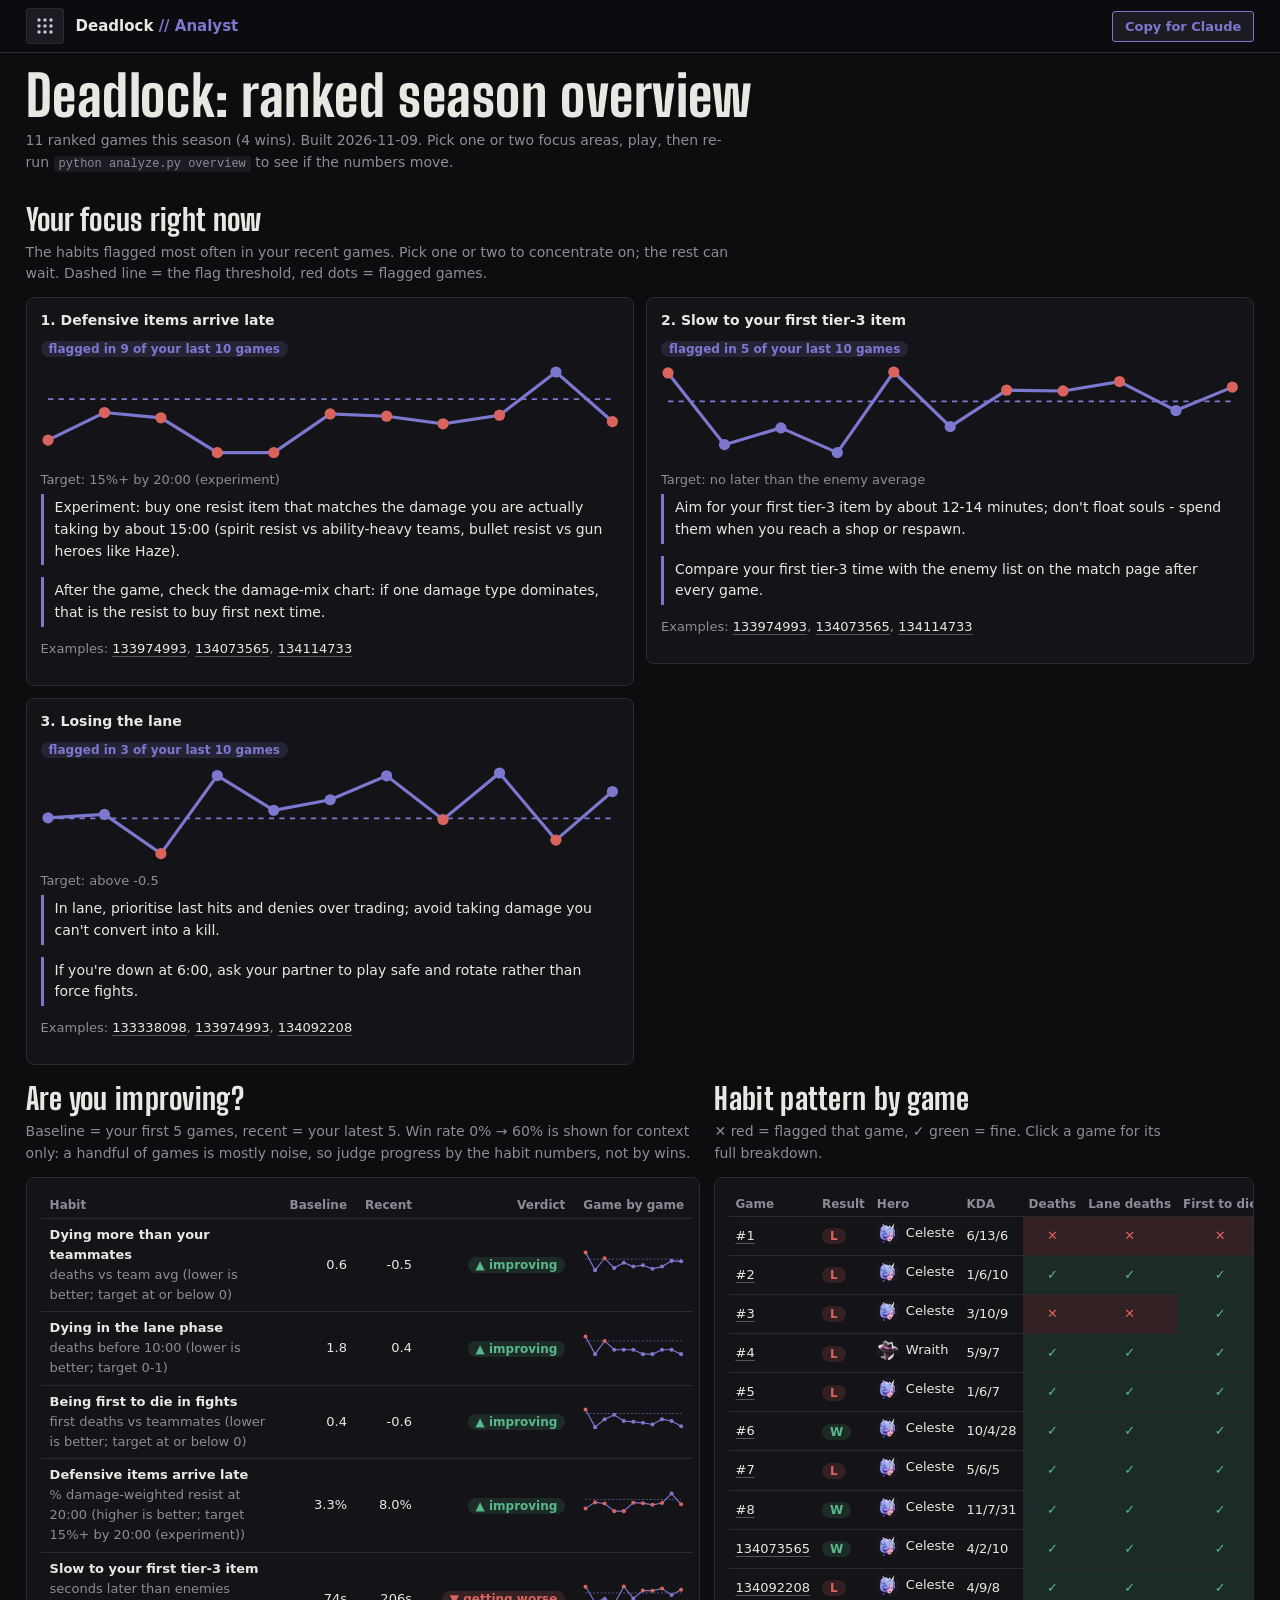
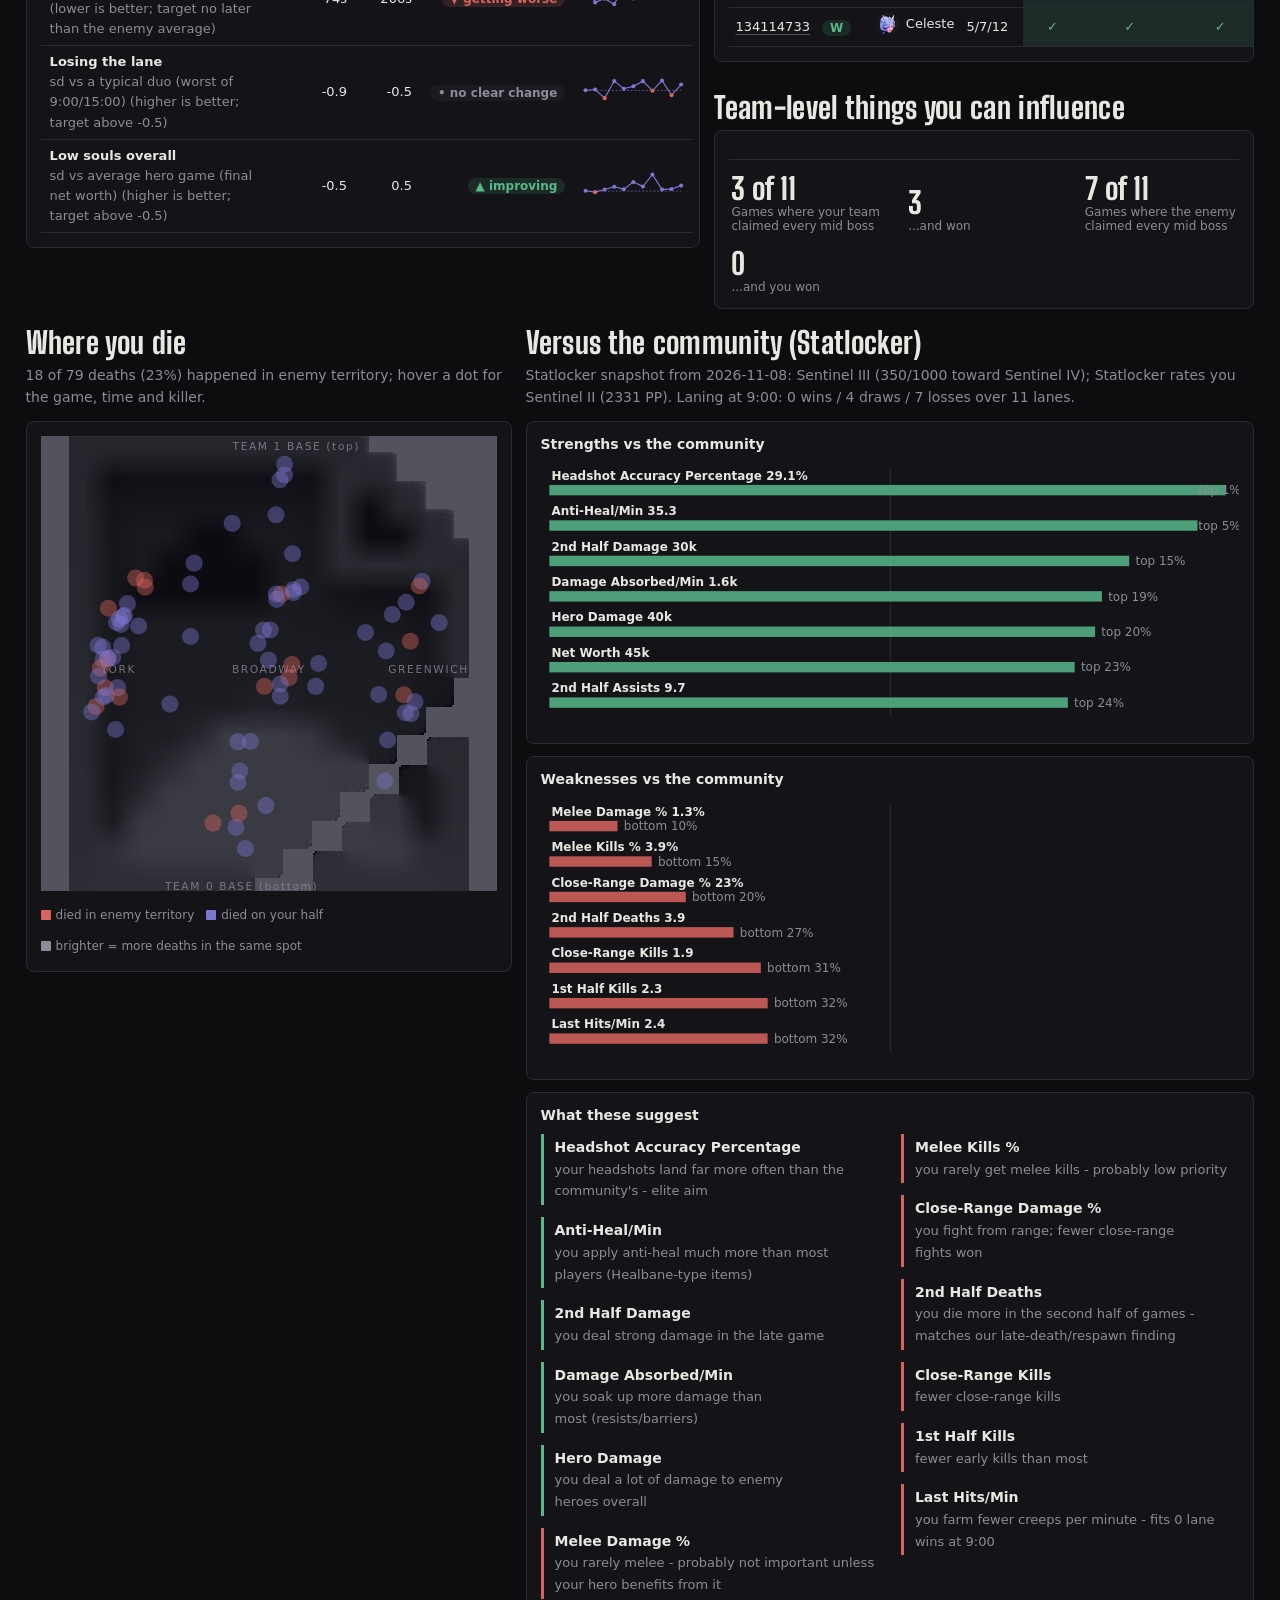
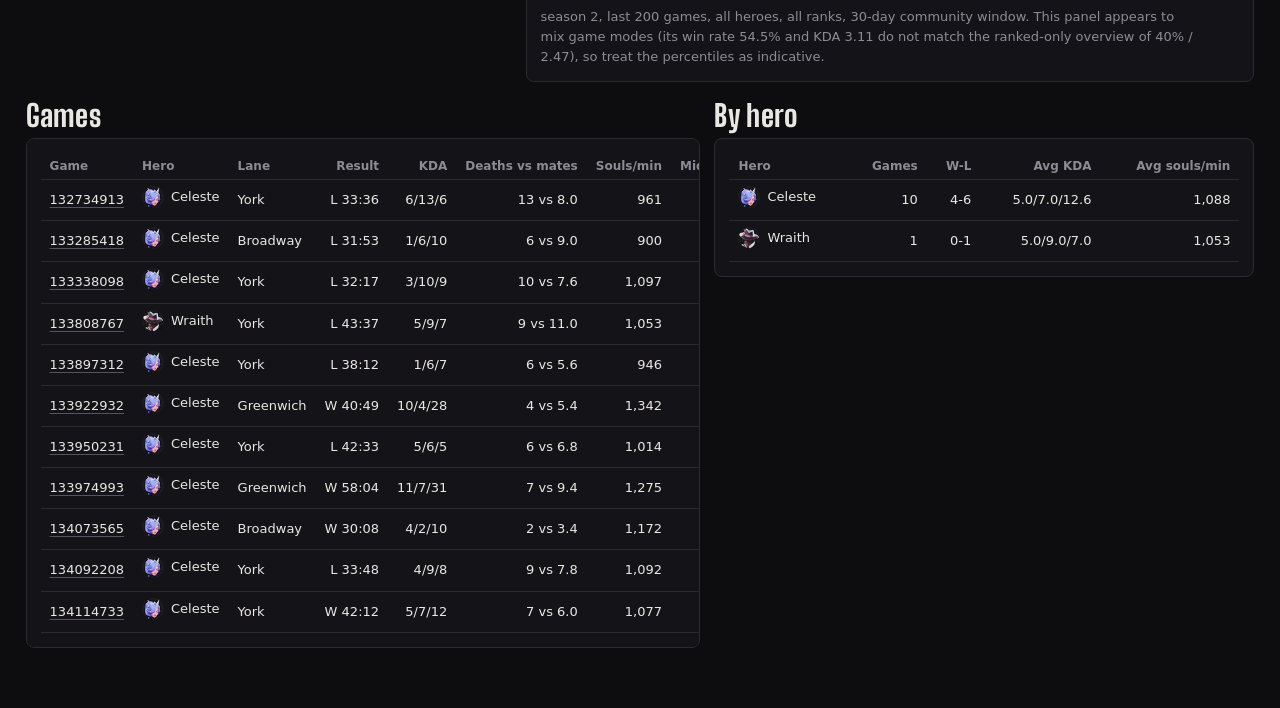
==== commit 4e041685: "Bolder match header: hero art, condensed display type, per-hero accent colour Co-Authored-By: Claude" ====
--- a/docs/index.html
+++ b/docs/index.html
@@ -1,5 +1,5 @@
 <!doctype html><html lang="en"><head><meta charset="utf-8"><meta name="viewport" content="width=device-width,initial-scale=1"><meta name="theme-color" content="#0d0d10">
-<title>Deadlock season overview</title><link rel="stylesheet" href="assets/lib.css?v=1794201110"></head><body><a class="skip" href="#main">Skip to content</a><header id="nav"></header><main id="main">
+<title>Deadlock season overview</title><link rel="preconnect" href="https://fonts.googleapis.com"><link rel="preconnect" href="https://fonts.gstatic.com" crossorigin><link rel="stylesheet" href="https://fonts.googleapis.com/css2?family=Big+Shoulders+Display:wght@600;800&display=swap"><link rel="stylesheet" href="assets/lib.css?v=1794201173"></head><body><a class="skip" href="#main">Skip to content</a><header id="nav"></header><main id="main">
 <div id="head"></div>
 <section id="s-focus"><h2>Your focus right now</h2><p class="sub">The habits flagged most often in your recent games. Pick one or two to concentrate on; the rest can wait. Dashed line = the flag threshold, red dots = flagged games.</p>
 <div class="cols" id="focus"></div></section>
@@ -16,4 +16,4 @@
 <section id="s-games"><h2>Games</h2><div class="card" id="games"></div></section>
 <section id="s-heroes"><h2>By hero</h2><div class="card" id="heroes"></div></section>
 </div>
-</main><script src="assets/heroes.js?v=1794201110"></script><script src="assets/lib.js?v=1794201110"></script><script>window.ASSET_BASE="";const O={"games":[{"id":132734913,"calib":1,"win":false,"hero":"Celeste","lane":"York","dur":2016,"kda":[6,13,6],"kpi":{"deaths":13,"mate_deaths":8.0,"spm":961.2202380952381,"midboss_mine":0,"midboss_total":2},"habits":{"deaths":{"value":5.0,"flag":true},"early":{"value":4,"flag":true},"first":{"value":2.4,"flag":true},"resist":{"value":2.334022805621851,"flag":true},"t3":{"value":320.66666666666663,"flag":true},"lane":{"value":-0.9859635484149607,"flag":false},"souls":{"value":-0.7246945261695535,"flag":false}},"sl":{"mvp":8,"grade":"D-","mmr":null}},{"id":133285418,"calib":2,"win":false,"hero":"Celeste","lane":"Broadway","dur":1913,"kda":[1,6,10],"kpi":{"deaths":6,"mate_deaths":9.0,"spm":900.2509147935181,"midboss_mine":0,"midboss_total":2},"habits":{"deaths":{"value":-3.0,"flag":false},"early":{"value":0,"flag":false},"first":{"value":-1.6,"flag":false},"resist":{"value":7.479812828688559,"flag":true},"t3":{"value":-110.0,"flag":false},"lane":{"value":-0.9002889465693716,"flag":false},"souls":{"value":-1.0226713318264629,"flag":true}},"sl":{"mvp":9,"grade":"D","mmr":null}},{"id":133338098,"calib":3,"win":false,"hero":"Celeste","lane":"York","dur":1937,"kda":[3,10,9],"kpi":{"deaths":10,"mate_deaths":7.6,"spm":1097.2225090345896,"midboss_mine":0,"midboss_total":2},"habits":{"deaths":{"value":2.4000000000000004,"flag":true},"early":{"value":3,"flag":true},"first":{"value":0.19999999999999996,"flag":false},"resist":{"value":6.494946315531774,"flag":true},"t3":{"value":-9.333333333333371,"flag":false},"lane":{"value":-1.884076939257251,"flag":true},"souls":{"value":-0.4656022841890745,"flag":false}},"sl":{"mvp":11,"grade":"E+","mmr":null}},{"id":133808767,"calib":4,"win":false,"hero":"Wraith","lane":"York","dur":2617,"kda":[5,9,7],"kpi":{"deaths":9,"mate_deaths":11.0,"spm":1053.4275888421857,"midboss_mine":0,"midboss_total":2},"habits":{"deaths":{"value":-2.0,"flag":false},"early":{"value":1,"flag":false},"first":{"value":1.2000000000000002,"flag":false},"resist":{"value":0.0,"flag":true},"t3":{"value":-158.0,"flag":false},"lane":{"value":0.07514656244448392,"flag":false},"souls":{"value":0.13486222542851448,"flag":false}},"sl":{"mvp":10,"grade":"E+","mmr":null}},{"id":133897312,"calib":5,"win":false,"hero":"Celeste","lane":"York","dur":2292,"kda":[1,6,7],"kpi":{"deaths":6,"mate_deaths":5.6,"spm":945.7853403141361,"midboss_mine":0,"midboss_total":1},"habits":{"deaths":{"value":0.40000000000000036,"flag":false},"early":{"value":1,"flag":false},"first":{"value":-0.19999999999999996,"flag":false},"resist":{"value":0.0,"flag":true},"t3":{"value":326.5,"flag":true},"lane":{"value":-0.7963634793124298,"flag":false},"souls":{"value":-0.40781435053774845,"flag":false}},"sl":{"mvp":8,"grade":"C-","mmr":null}},{"id":133922932,"calib":6,"win":true,"hero":"Celeste","lane":"Greenwich","dur":2449,"kda":[10,4,28],"kpi":{"deaths":4,"mate_deaths":5.4,"spm":1342.3193140057165,"midboss_mine":2,"midboss_total":2},"habits":{"deaths":{"value":-1.4000000000000004,"flag":false},"early":{"value":1,"flag":false},"first":{"value":-0.3999999999999999,"flag":false},"resist":{"value":7.2200290878869735,"flag":true},"t3":{"value":-1.8333333333333712,"flag":false},"lane":{"value":-0.5325979655779218,"flag":false},"souls":{"value":1.138862697188919,"flag":false}},"sl":{"mvp":2,"grade":"A","mmr":null}},{"id":133950231,"calib":7,"win":false,"hero":"Celeste","lane":"York","dur":2553,"kda":[5,6,5],"kpi":{"deaths":6,"mate_deaths":6.8,"spm":1014.4300822561693,"midboss_mine":0,"midboss_total":2},"habits":{"deaths":{"value":-0.7999999999999998,"flag":false},"early":{"value":0,"flag":false},"first":{"value":-0.6000000000000001,"flag":false},"resist":{"value":6.793337566551068,"flag":true},"t3":{"value":217.33333333333337,"flag":true},"lane":{"value":0.06785004750799,"flag":false},"souls":{"value":0.17628319978304346,"flag":false}},"sl":{"mvp":8,"grade":"D","mmr":null}},{"id":133974993,"calib":8,"win":true,"hero":"Celeste","lane":"Greenwich","dur":3484,"kda":[11,7,31],"kpi":{"deaths":7,"mate_deaths":9.4,"spm":1274.7244546498277,"midboss_mine":4,"midboss_total":5},"habits":{"deaths":{"value":-2.4000000000000004,"flag":false},"early":{"value":0,"flag":false},"first":{"value":-1.0,"flag":false},"resist":{"value":5.380388610266108,"flag":true},"t3":{"value":212.5,"flag":true},"lane":{"value":-1.029509510453249,"flag":true},"souls":{"value":2.7344563602015013,"flag":false}},"sl":{"mvp":1,"grade":"S-","mmr":175}},{"id":134073565,"calib":0,"win":true,"hero":"Celeste","lane":"Broadway","dur":1808,"kda":[4,2,10],"kpi":{"deaths":2,"mate_deaths":3.4,"spm":1172.1238938053098,"midboss_mine":1,"midboss_total":1},"habits":{"deaths":{"value":-1.4,"flag":false},"early":{"value":1,"flag":false},"first":{"value":0.19999999999999996,"flag":false},"resist":{"value":6.983652439412252,"flag":true},"t3":{"value":269.0,"flag":true},"lane":{"value":0.13844948332435475,"flag":false},"souls":{"value":-0.4740590549673174,"flag":false}},"sl":{"mvp":6,"grade":"C+","mmr":350}},{"id":134092208,"calib":0,"win":false,"hero":"Celeste","lane":"York","dur":2028,"kda":[4,9,8],"kpi":{"deaths":9,"mate_deaths":7.8,"spm":1091.923076923077,"midboss_mine":0,"midboss_total":2},"habits":{"deaths":{"value":1.2000000000000002,"flag":false},"early":{"value":1,"flag":false},"first":{"value":-0.20000000000000018,"flag":false},"resist":{"value":15.045116111710813,"flag":false},"t3":{"value":94.83333333333337,"flag":false},"lane":{"value":-1.5442540958702409,"flag":true},"souls":{"value":-0.34248165079995085,"flag":false}},"sl":{"mvp":9,"grade":"D","mmr":-175}},{"id":134114733,"calib":0,"win":true,"hero":"Celeste","lane":"York","dur":2532,"kda":[5,7,12],"kpi":{"deaths":7,"mate_deaths":6.0,"spm":1077.2985781990521,"midboss_mine":3,"midboss_total":3},"habits":{"deaths":{"value":1.0,"flag":false},"early":{"value":0,"flag":false},"first":{"value":-1.4,"flag":false},"resist":{"value":5.805276742185259,"flag":true},"t3":{"value":235.83333333333337,"flag":true},"lane":{"value":-0.3260343785091129,"flag":false},"souls":{"value":0.36680927084580855,"flag":false}},"sl":{"mvp":7,"grade":"C","mmr":350}}],"ov":{"focus":[{"id":"resist","title":"Defensive items arrive late","flagged":9,"of":10,"mean_sev":0.7871395156608667,"values":[7.479812828688559,6.494946315531774,0.0,0.0,7.2200290878869735,6.793337566551068,5.380388610266108,6.983652439412252,15.045116111710813,5.805276742185259],"advice":["Experiment: buy one resist item that matches the damage you are actually taking by about 15:00 (spirit resist vs ability-heavy teams, bullet resist vs gun heroes like Haze).","After the game, check the damage-mix chart: if one damage type dominates, that is the resist to buy first next time.","Measure it: this habit's number is the damage-weighted resist you own at 20:00 - it should climb if the experiment works."],"target":"15%+ by 20:00 (experiment)","unit":"% damage-weighted resist at 20:00","examples":[{"id":133974993,"evidence":"54% of damage taken was ability/other, 35% bullet; at 20:00 you owned 10% spirit and 0% bullet resist (damage-weighted 5.4%); first resist item Greater Expansion at 19:22; top damage dealer Vindicta was 65% bullet and you owned 0% bullet resist"},{"id":134073565,"evidence":"70% of damage taken was ability/other, 28% bullet; at 20:00 you owned 10% spirit and 0% bullet resist (damage-weighted 7.0%); first resist item Greater Expansion at 18:31"},{"id":134114733,"evidence":"58% of damage taken was ability/other, 26% bullet; at 20:00 you owned 10% spirit and 0% bullet resist (damage-weighted 5.8%); first resist item Greater Expansion at 17:38"}]},{"id":"t3","title":"Slow to your first tier-3 item","flagged":5,"of":10,"mean_sev":1.6815555555555555,"values":[-110.0,-9.333333333333371,-158.0,326.5,-1.8333333333333712,217.33333333333337,212.5,269.0,94.83333333333337,235.83333333333337],"advice":["Aim for your first tier-3 item by about 12-14 minutes; don't float souls - spend them when you reach a shop or respawn.","Compare your first tier-3 time with the enemy list on the match page after every game."],"target":"no later than the enemy average","unit":"seconds later than enemies","examples":[{"id":133974993,"evidence":"first tier-3 item at 15:54 (Torment Pulse), +3.5 min vs the enemy team's average"},{"id":134073565,"evidence":"first tier-3 item at 18:30 (Torment Pulse), +4.5 min vs the enemy team's average"},{"id":134114733,"evidence":"first tier-3 item at 17:37 (Torment Pulse), +3.9 min vs the enemy team's average"}]},{"id":"lane","title":"Losing the lane","flagged":3,"of":10,"mean_sev":1.4859468485269136,"values":[-0.9002889465693716,-1.884076939257251,0.07514656244448392,-0.7963634793124298,-0.5325979655779218,0.06785004750799,-1.029509510453249,0.13844948332435475,-1.5442540958702409,-0.3260343785091129],"advice":["In lane, prioritise last hits and denies over trading; avoid taking damage you can't convert into a kill.","If you're down at 6:00, ask your partner to play safe and rotate rather than force fights."],"target":"above -0.5","unit":"sd vs a typical duo (worst of 9:00/15:00)","examples":[{"id":133338098,"evidence":"9:00: -3,652 souls vs a typical Celeste duo (-1.6 sd); 15:00: -8,061 souls vs a typical Celeste duo (-1.9 sd)"},{"id":133974993,"evidence":"9:00: -921 souls vs a typical Celeste duo (-0.4 sd); 15:00: -4,368 souls vs a typical Celeste duo (-1.0 sd)"},{"id":134092208,"evidence":"9:00: -3,009 souls vs a typical Celeste duo (-1.3 sd); 15:00: -6,607 souls vs a typical Celeste duo (-1.5 sd)"}]},{"id":"souls","title":"Low souls overall","flagged":1,"of":10,"mean_sev":1.2783391647830784,"values":[-1.0226713318264629,-0.4656022841890745,0.13486222542851448,-0.40781435053774845,1.138862697188919,0.17628319978304346,2.7344563602015013,-0.4740590549673174,-0.34248165079995085,0.36680927084580855],"advice":["Fill dead time between fights with creeps or neutral camps; compare your 'souls by source' with your team on the match page.","Spend or bank souls deliberately - unspent souls don't help in fights."],"target":"above -0.5","unit":"sd vs average hero game (final net worth)","examples":[{"id":133285418,"evidence":"net worth 28,703 at the end = -1.0 sd vs the average Celeste game; 900 souls/min"}]},{"id":"deaths","title":"Dying more than your teammates","flagged":1,"of":10,"mean_sev":1.2000000000000002,"values":[-3.0,2.4000000000000004,-2.0,0.40000000000000036,-1.4000000000000004,-0.7999999999999998,-2.4000000000000004,-1.4,1.2000000000000002,1.0],"advice":["Before every fight, find your nearest ally: if nobody is within reach, don't take the fight.","When your team is behind, switch to safe farming and holding space; each late death costs 60-90 seconds of respawn.","After the game, look at which deaths came at full HP with no ally near - those are the avoidable ones."],"target":"at or below 0","unit":"deaths vs team avg","examples":[{"id":133338098,"evidence":"10 deaths vs 7.6 teammate average; 18% of the game spent dead (teammates 13%); deaths after 25:00 alone cost 140s of respawn"}]},{"id":"early","title":"Dying in the lane phase","flagged":1,"of":10,"mean_sev":1.0,"values":[0,3,1,1,1,0,0,1,1,0],"advice":["Before 10:00 only trade when your lane partner is near; back off at about 50% HP instead of chasing a kill.","Note which enemy kills you early and play around their burst (stay out of their range when their abilities are ready)."],"target":"0-1","unit":"deaths before 10:00","examples":[{"id":133338098,"evidence":"3 deaths before 10:00 (1:28, 2:12, 4:56); Graves killed you 2x"}]}],"trends":[{"id":"deaths","title":"Dying more than your teammates","unit":"deaths vs team avg","better":"lower","target":"at or below 0","series":[5.0,-3.0,2.4000000000000004,-2.0,0.40000000000000036,-1.4000000000000004,-0.7999999999999998,-2.4000000000000004,-1.4,1.2000000000000002,1.0],"baseline":0.5600000000000002,"recent":-0.48,"delta":-1.04,"verdict":"improving","tentative":false},{"id":"early","title":"Dying in the lane phase","unit":"deaths before 10:00","better":"lower","target":"0-1","series":[4,0,3,1,1,1,0,0,1,1,0],"baseline":1.8,"recent":0.4,"delta":-1.4,"verdict":"improving","tentative":false},{"id":"first","title":"Being first to die in fights","unit":"first deaths vs teammates","better":"lower","target":"at or below 0","series":[2.4,-1.6,0.19999999999999996,1.2000000000000002,-0.19999999999999996,-0.3999999999999999,-0.6000000000000001,-1.0,0.19999999999999996,-0.20000000000000018,-1.4],"baseline":0.4,"recent":-0.6,"delta":-1.0,"verdict":"improving","tentative":false},{"id":"resist","title":"Defensive items arrive late","unit":"% damage-weighted resist at 20:00","better":"higher","target":"15%+ by 20:00 (experiment)","series":[2.334022805621851,7.479812828688559,6.494946315531774,0.0,0.0,7.2200290878869735,6.793337566551068,5.380388610266108,6.983652439412252,15.045116111710813,5.805276742185259],"baseline":3.261756389968437,"recent":8.0015542940251,"delta":4.739797904056663,"verdict":"improving","tentative":false},{"id":"t3","title":"Slow to your first tier-3 item","unit":"seconds later than enemies","better":"lower","target":"no later than the enemy average","series":[320.66666666666663,-110.0,-9.333333333333371,-158.0,326.5,-1.8333333333333712,217.33333333333337,212.5,269.0,94.83333333333337,235.83333333333337],"baseline":73.96666666666665,"recent":205.9,"delta":131.93333333333334,"verdict":"getting worse","tentative":false},{"id":"lane","title":"Losing the lane","unit":"sd vs a typical duo (worst of 9:00/15:00)","better":"higher","target":"above -0.5","series":[-0.9859635484149607,-0.9002889465693716,-1.884076939257251,0.07514656244448392,-0.7963634793124298,-0.5325979655779218,0.06785004750799,-1.029509510453249,0.13844948332435475,-1.5442540958702409,-0.3260343785091129],"baseline":-0.8983092702219059,"recent":-0.5386996908000516,"delta":0.35960957942185423,"verdict":"no clear change","tentative":false},{"id":"souls","title":"Low souls overall","unit":"sd vs average hero game (final net worth)","better":"higher","target":"above -0.5","series":[-0.7246945261695535,-1.0226713318264629,-0.4656022841890745,0.13486222542851448,-0.40781435053774845,1.138862697188919,0.17628319978304346,2.7344563602015013,-0.4740590549673174,-0.34248165079995085,0.36680927084580855],"baseline":-0.497184053458865,"recent":0.492201625012617,"delta":0.9893856784714821,"verdict":"improving","tentative":false}],"outcome":{"wins":4,"n":11,"baseline_wr":0.0,"recent_wr":0.6,"b":5},"need":0},"rules":{"deaths":{"op":">=","v":2.0},"early":{"op":">=","v":3},"first":{"op":">=","v":1.5},"resist":{"op":"<=","v":10},"t3":{"op":">=","v":150},"lane":{"op":"<=","v":-1.0},"souls":{"op":"<=","v":-0.8}},"built":"2026-11-09","deaths":[{"x":-7048,"y":2127,"t":199,"side":"own","killer":"Apollo","game":132734913},{"x":-8057,"y":884,"t":239,"side":"own","killer":"Apollo","game":132734913},{"x":-6888,"y":2234,"t":363,"side":"own","killer":"Apollo","game":132734913},{"x":-7823,"y":205,"t":561,"side":"own","killer":"Haze","game":132734913},{"x":-211,"y":-1056,"t":837,"side":"enemy","killer":"Apollo","game":132734913},{"x":-7720,"y":-1118,"t":968,"side":"enemy","killer":"Haze","game":132734913},{"x":-8153,"y":-2006,"t":1103,"side":"enemy","killer":"Haze","game":132734913},{"x":6470,"y":2908,"t":1185,"side":"own","killer":"Haze","game":132734913},{"x":2342,"y":24,"t":1254,"side":"own","killer":"Viscous","game":132734913},{"x":1501,"y":3634,"t":1350,"side":"own","killer":"Haze","game":132734913},{"x":-26,"y":181,"t":1701,"side":"own","killer":"McGinnis","game":132734913},{"x":-1736,"y":6631,"t":1844,"side":"own","killer":"McGinnis","game":132734913},{"x":520,"y":8676,"t":2008,"side":"own","killer":"Seven","game":132734913},{"x":5598,"y":-3588,"t":671,"side":"own","killer":"Nurse Harrow","game":133285418},{"x":5459,"y":-5519,"t":762,"side":"own","killer":"Seven","game":133285418},{"x":-5838,"y":3624,"t":937,"side":"enemy","killer":"McGinnis","game":133285418},{"x":-4671,"y":-1894,"t":1203,"side":"own","killer":"Apollo","game":133285418},{"x":-146,"y":-6682,"t":1773,"side":"own","killer":"Dynamo","game":133285418},{"x":-1376,"y":-5053,"t":1889,"side":"own","killer":"Apollo","game":133285418},{"x":-7678,"y":-1483,"t":88,"side":"own","killer":"Graves","game":133338098},{"x":-7135,"y":-1116,"t":132,"side":"own","killer":"Graves","game":133338098},{"x":-8362,"y":-2261,"t":296,"side":"own","killer":"Wraith","game":133338098},{"x":-7609,"y":247,"t":745,"side":"enemy","killer":"Drifter","game":133338098},{"x":5177,"y":-1442,"t":952,"side":"own","killer":"Drifter","game":133338098},{"x":-7571,"y":2627,"t":1162,"side":"enemy","killer":"Infernus","game":133338098},{"x":2204,"y":-1057,"t":1239,"side":"own","killer":"Paradox","game":133338098},{"x":-872,"y":-3659,"t":1365,"side":"own","killer":"Wraith","game":133338098},{"x":-1462,"y":-5595,"t":1736,"side":"own","killer":"Graves","game":133338098},{"x":-1555,"y":-7709,"t":1904,"side":"own","killer":"Wraith","game":133338098},{"x":-7191,"y":1955,"t":511,"side":"own","killer":"Mo & Krill","game":133808767},{"x":-6819,"y":2283,"t":628,"side":"own","killer":"Vindicta","game":133808767},{"x":7220,"y":3901,"t":932,"side":"own","killer":"Mo & Krill","game":133808767},{"x":-7950,"y":-196,"t":1632,"side":"enemy","killer":"Victor","game":133808767},{"x":5814,"y":2329,"t":1854,"side":"own","killer":"Vindicta","game":133808767},{"x":-261,"y":1596,"t":2082,"side":"own","killer":"Lash","game":133808767},{"x":1152,"y":3364,"t":2238,"side":"own","killer":"Violet","game":133808767},{"x":734,"y":8911,"t":2374,"side":"own","killer":"Lash","game":133808767},{"x":331,"y":7033,"t":2606,"side":"own","killer":"Baba","game":133808767},{"x":-7815,"y":-1556,"t":288,"side":"own","killer":"Grey Talon","game":133897312},{"x":-8040,"y":-581,"t":1226,"side":"own","killer":"Victor","game":133897312},{"x":-7233,"y":-3091,"t":1633,"side":"own","killer":"Lady Geist","game":133897312},{"x":-5871,"y":3944,"t":1762,"side":"enemy","killer":"Graves","game":133897312},{"x":-6287,"y":4054,"t":1918,"side":"enemy","killer":"Grey Talon","game":133897312},{"x":-1107,"y":-8703,"t":2227,"side":"own","killer":"Sinclair","game":133897312},{"x":8027,"y":1948,"t":423,"side":"own","killer":"Victor","game":133922932},{"x":6362,"y":-1455,"t":731,"side":"enemy","killer":"Victor","game":133922932},{"x":-2639,"y":-7507,"t":1880,"side":"enemy","killer":"Kelvin","game":133922932},{"x":1116,"y":5201,"t":2255,"side":"own","killer":"Infernus","game":133922932},{"x":-3697,"y":1296,"t":1372,"side":"own","killer":"Haze","game":133950231},{"x":-7843,"y":783,"t":1634,"side":"own","killer":"Victor","game":133950231},{"x":945,"y":-651,"t":1798,"side":"enemy","killer":"Grey Talon","game":133950231},{"x":-6677,"y":2846,"t":1949,"side":"own","killer":"Victor","game":133950231},{"x":-3529,"y":4756,"t":2128,"side":"own","killer":"Haze","game":133950231},{"x":-517,"y":972,"t":2479,"side":"own","killer":"Solomon","game":133950231},{"x":6670,"y":1075,"t":675,"side":"enemy","killer":"Bebop","game":133974993},{"x":6696,"y":-2353,"t":791,"side":"own","killer":"Bebop","game":133974993},{"x":6883,"y":-1779,"t":932,"side":"own","killer":"Dynamo","game":133974993},{"x":6432,"y":-2304,"t":1152,"side":"own","killer":"Abrams","game":133974993},{"x":7091,"y":3677,"t":1676,"side":"enemy","killer":"Dynamo","game":133974993},{"x":570,"y":3291,"t":2384,"side":"enemy","killer":"Abrams","game":133974993},{"x":-1469,"y":-3675,"t":2629,"side":"own","killer":"Dynamo","game":133974993},{"x":533,"y":-941,"t":565,"side":"own","killer":"Holliday","game":134073565},{"x":529,"y":-1519,"t":1081,"side":"own","killer":"Graves","game":134073565},{"x":-6987,"y":1868,"t":382,"side":"own","killer":"Drifter","game":134092208},{"x":-7372,"y":314,"t":696,"side":"own","killer":"Victor","game":134092208},{"x":-7597,"y":268,"t":823,"side":"own","killer":"Victor","game":134092208},{"x":1145,"y":3505,"t":907,"side":"own","killer":"Drifter","game":134092208},{"x":367,"y":3046,"t":1136,"side":"own","killer":"Holliday","game":134092208},{"x":61,"y":1601,"t":1321,"side":"own","killer":"Victor","game":134092208},{"x":-7053,"y":-1565,"t":1543,"side":"enemy","killer":"Victor","game":134092208},{"x":-3700,"y":3775,"t":1790,"side":"own","killer":"Haze","game":134092208},{"x":736,"y":9418,"t":2010,"side":"own","killer":"Mo & Krill","game":134092208},{"x":-6150,"y":1795,"t":737,"side":"own","killer":"Seven","game":134114733},{"x":-6949,"y":869,"t":1026,"side":"own","killer":"Graves","game":134114733},{"x":5529,"y":610,"t":1820,"side":"own","killer":"Abrams","game":134114733},{"x":1084,"y":-28,"t":1934,"side":"enemy","killer":"Graves","game":134114733},{"x":4554,"y":1480,"t":2121,"side":"own","killer":"Haze","game":134114733},{"x":341,"y":3302,"t":2293,"side":"own","killer":"Abrams","game":134114733},{"x":-1411,"y":-7047,"t":2475,"side":"enemy","killer":"Graves","game":134114733}],"community":{"strengths":[{"name":"Headshot Accuracy Percentage","key":"HEADSHOT ACCURACY PERCENTAGE","value":"29.1%","pct":99.1,"hint":"your headshots land far more often than the community's - elite aim"},{"name":"Anti-Heal/Min","key":"ANTI-HEAL/MIN","value":"35.3","pct":95,"hint":"you apply anti-heal much more than most players (Healbane-type items)"},{"name":"2nd Half Damage","key":"2ND HALF DAMAGE","value":"30k","pct":85,"hint":"you deal strong damage in the late game"},{"name":"Damage Absorbed/Min","key":"DAMAGE ABSORBED/MIN","value":"1.6k","pct":81,"hint":"you soak up more damage than most (resists/barriers)"},{"name":"Hero Damage","key":"HERO DAMAGE","value":"40k","pct":80,"hint":"you deal a lot of damage to enemy heroes overall"},{"name":"Net Worth","key":"NET WORTH","value":"45k","pct":77,"hint":null},{"name":"2nd Half Assists","key":"2ND HALF ASSISTS","value":"9.7","pct":76,"hint":null}],"weaknesses":[{"name":"Melee Damage %","key":"MELEE DAMAGE %","value":"1.3%","pct":10,"hint":"you rarely melee - probably not important unless your hero benefits from it"},{"name":"Melee Kills %","key":"MELEE KILLS %","value":"3.9%","pct":15,"hint":"you rarely get melee kills - probably low priority"},{"name":"Close-Range Damage %","key":"CLOSE-RANGE DAMAGE %","value":"23%","pct":20,"hint":"you fight from range; fewer close-range fights won"},{"name":"2nd Half Deaths","key":"2ND HALF DEATHS","value":"3.9","pct":27,"hint":"you die more in the second half of games - matches our late-death/respawn finding"},{"name":"Close-Range Kills","key":"CLOSE-RANGE KILLS","value":"1.9","pct":31,"hint":"fewer close-range kills"},{"name":"1st Half Kills","key":"1ST HALF KILLS","value":"2.3","pct":32,"hint":"fewer early kills than most"},{"name":"Last Hits/Min","key":"LAST HITS/MIN","value":"2.4","pct":32,"hint":"you farm fewer creeps per minute - fits 0 lane wins at 9:00"}],"meta":{"sample":"season 2, last 200 games, all heroes, all ranks, 30-day community window","caveat":"This panel appears to mix game modes (its win rate 54.5% and KDA 3.11 do not match the ranked-only overview of 40% / 2.47), so treat the percentiles as indicative."},"rank":{"in_game":"Sentinel III (350/1000 toward Sentinel IV)","statlocker":"Sentinel II","pp":2331,"note":"Statlocker still shows 'Calibrating'"},"laning":{"lanes":11,"wins":0,"draws":4,"losses":7,"avg_lane_net_worth_9min":5700,"definition":"decided by net worth at 9:00: 10% or more ahead = win, 10% or more behind = loss"},"captured":"2026-11-08","overview":{"record":"4W-6L over 10 games","win_rate":0.4,"kda_ratio":2.47,"avg_match_rank":6.78,"best_match_rank":1,"damage_per_min":984,"damage_taken_per_min":901,"kill_participation":0.54,"souls_per_min":1100,"accuracy":0.52,"headshot_accuracy":0.37,"avg_last_hits":105.2,"avg_denies":4.7}}};renderNav({page:'overview',current:0,games:[{"id":132734913,"label":"#1","win":false,"hero":"Celeste"},{"id":133285418,"label":"#2","win":false,"hero":"Celeste"},{"id":133338098,"label":"#3","win":false,"hero":"Celeste"},{"id":133808767,"label":"#4","win":false,"hero":"Wraith"},{"id":133897312,"label":"#5","win":false,"hero":"Celeste"},{"id":133922932,"label":"#6","win":true,"hero":"Celeste"},{"id":133950231,"label":"#7","win":false,"hero":"Celeste"},{"id":133974993,"label":"#8","win":true,"hero":"Celeste"},{"id":134073565,"label":"11-09","win":true,"hero":"Celeste"},{"id":134092208,"label":"11-09","win":false,"hero":"Celeste"},{"id":134114733,"label":"11-09","win":true,"hero":"Celeste"}],chips:[["s-focus","Focus"],["s-improve","Improving?"],["s-pattern","Habit grid"],["s-map","Death map"],["s-community","Community"],["s-games","Games"],["s-heroes","Heroes"]],brief:"# Deadlock coaching request: season overview\n\nYou are my Deadlock coach. Use ONLY the data below (be honest about small sample sizes).\n1. Pick the 2-3 most valuable things for me to practise, ordered by impact.\n2. For each, give one concrete in-game adjustment I can apply next game, and how I'll measure it from this data.\n3. Point out any pattern across games that the tool did not flag.\n4. Tell me what to ignore for now. Keep it short and practical.\n\n## Me\nRanked season so far: 11 games, 4 win(s), 7 loss(es). Heroes: Celeste x10, Wraith x1. Low rank; main is Celeste.\n\n## Focus areas (flagged most often in recent games)\n- **Defensive items arrive late**: flagged in 9 of the last 10 games. Measure: % damage-weighted resist at 20:00 (target 15%+ by 20:00 (experiment)).\n  - game 133974993: 54% of damage taken was ability/other, 35% bullet; at 20:00 you owned 10% spirit and 0% bullet resist (damage-weighted 5.4%); first resist item Greater Expansion at 19:22; top damage dealer Vindicta was 65% bullet and you owned 0% bullet resist\n  - game 134073565: 70% of damage taken was ability/other, 28% bullet; at 20:00 you owned 10% spirit and 0% bullet resist (damage-weighted 7.0%); first resist item Greater Expansion at 18:31\n  - game 134114733: 58% of damage taken was ability/other, 26% bullet; at 20:00 you owned 10% spirit and 0% bullet resist (damage-weighted 5.8%); first resist item Greater Expansion at 17:38\n- **Slow to your first tier-3 item**: flagged in 5 of the last 10 games. Measure: seconds later than enemies (target no later than the enemy average).\n  - game 133974993: first tier-3 item at 15:54 (Torment Pulse), +3.5 min vs the enemy team's average\n  - game 134073565: first tier-3 item at 18:30 (Torment Pulse), +4.5 min vs the enemy team's average\n  - game 134114733: first tier-3 item at 17:37 (Torment Pulse), +3.9 min vs the enemy team's average\n- **Losing the lane**: flagged in 3 of the last 10 games. Measure: sd vs a typical duo (worst of 9:00/15:00) (target above -0.5).\n  - game 133338098: 9:00: -3,652 souls vs a typical Celeste duo (-1.6 sd); 15:00: -8,061 souls vs a typical Celeste duo (-1.9 sd)\n  - game 133974993: 9:00: -921 souls vs a typical Celeste duo (-0.4 sd); 15:00: -4,368 souls vs a typical Celeste duo (-1.0 sd)\n  - game 134092208: 9:00: -3,009 souls vs a typical Celeste duo (-1.3 sd); 15:00: -6,607 souls vs a typical Celeste duo (-1.5 sd)\n\n## Are the habits improving? (baseline = first games, recent = latest games)\n| habit | baseline | recent | verdict |\n|---|---|---|---|\n| Dying more than your teammates (deaths vs team avg) | 0.6 | -0.5 | improving |\n| Dying in the lane phase (deaths before 10:00) | 1.8 | 0.4 | improving |\n| Being first to die in fights (first deaths vs teammates) | 0.4 | -0.6 | improving |\n| Defensive items arrive late (% damage-weighted resist at 20:00) | 3.3 | 8.0 | improving |\n| Slow to your first tier-3 item (seconds later than enemies) | 74.0 | 205.9 | getting worse |\n| Losing the lane (sd vs a typical duo (worst of 9:00/15:00)) | -0.9 | -0.5 | no clear change |\n| Low souls overall (sd vs average hero game (final net worth)) | -0.5 | 0.5 | improving |\n\n## Game by game\n| game | hero | result | KDA | deaths vs teammate avg | souls/min | mid boss | flagged habits |\n|---|---|---|---|---|---|---|---|\n| 132734913 | Celeste | L 33:36 | 6/13/6 | 13 vs 8.0 | 961 | 0/2 | Dying more than your teammates; Dying in the lane phase; Being first to die in fights; Defensive items arrive late; Slow to your first tier-3 item |\n| 133285418 | Celeste | L 31:53 | 1/6/10 | 6 vs 9.0 | 900 | 0/2 | Defensive items arrive late; Low souls overall |\n| 133338098 | Celeste | L 32:17 | 3/10/9 | 10 vs 7.6 | 1,097 | 0/2 | Dying more than your teammates; Dying in the lane phase; Defensive items arrive late; Losing the lane |\n| 133808767 | Wraith | L 43:37 | 5/9/7 | 9 vs 11.0 | 1,053 | 0/2 | Defensive items arrive late |\n| 133897312 | Celeste | L 38:12 | 1/6/7 | 6 vs 5.6 | 946 | 0/1 | Defensive items arrive late; Slow to your first tier-3 item |\n| 133922932 | Celeste | W 40:49 | 10/4/28 | 4 vs 5.4 | 1,342 | 2/2 | Defensive items arrive late |\n| 133950231 | Celeste | L 42:33 | 5/6/5 | 6 vs 6.8 | 1,014 | 0/2 | Defensive items arrive late; Slow to your first tier-3 item |\n| 133974993 | Celeste | W 58:04 | 11/7/31 | 7 vs 9.4 | 1,275 | 4/5 | Defensive items arrive late; Slow to your first tier-3 item; Losing the lane |\n| 134073565 | Celeste | W 30:08 | 4/2/10 | 2 vs 3.4 | 1,172 | 1/1 | Defensive items arrive late; Slow to your first tier-3 item |\n| 134092208 | Celeste | L 33:48 | 4/9/8 | 9 vs 7.8 | 1,092 | 0/2 | Losing the lane |\n| 134114733 | Celeste | W 42:12 | 5/7/12 | 7 vs 6.0 | 1,077 | 3/3 | Defensive items arrive late; Slow to your first tier-3 item |\n\n## Statlocker snapshot (2026-11-08)\n- Rank: Sentinel III (350/1000 toward Sentinel IV); Statlocker rating Sentinel II (2331 PP). Laning at 9:00: 0 wins / 4 draws / 7 losses in 11 lanes.\n- Strengths vs the community (better than X% of players): Headshot Accuracy Percentage 29.1% (99%); Anti-Heal/Min 35.3 (95%); 2nd Half Damage 30k (85%); Damage Absorbed/Min 1.6k (81%); Hero Damage 40k (80%); Net Worth 45k (77%); 2nd Half Assists 9.7 (76%)\n- Weaknesses vs the community: Melee Damage % 1.3% (10%); Melee Kills % 3.9% (15%); Close-Range Damage % 23% (20%); 2nd Half Deaths 3.9 (27%); Close-Range Kills 1.9 (31%); 1st Half Kills 2.3 (32%); Last Hits/Min 2.4 (32%)\n- Caveat: This panel appears to mix game modes (its win rate 54.5% and KDA 3.11 do not match the ranked-only overview of 40% / 2.47), so treat the percentiles as indicative.\n- Statlocker match rank and grade per game: 132734913: D- (rank 8/12); 133285418: D (rank 9/12); 133338098: E+ (rank 11/12); 133808767: E+ (rank 10/12); 133897312: C- (rank 8/12); 133922932: A (rank 2/12); 133950231: D (rank 8/12); 133974993: S- (rank 1/12, +175 MMR); 134073565: C+ (rank 6/12, +350 MMR); 134092208: D (rank 9/12, -175 MMR); 134114733: C (rank 7/12, +350 MMR)\n\n## Team-level\n- My team claimed every mid boss in 3 of 11 games; the enemy claimed every one in 7.\n- Deaths in enemy territory: 18 of 79.\n"});renderOverview(O);</script></body></html>+</main><script src="assets/heroes.js?v=1794201173"></script><script src="assets/lib.js?v=1794201173"></script><script>window.ASSET_BASE="";const O={"games":[{"id":132734913,"calib":1,"win":false,"hero":"Celeste","lane":"York","dur":2016,"kda":[6,13,6],"kpi":{"deaths":13,"mate_deaths":8.0,"spm":961.2202380952381,"midboss_mine":0,"midboss_total":2},"habits":{"deaths":{"value":5.0,"flag":true},"early":{"value":4,"flag":true},"first":{"value":2.4,"flag":true},"resist":{"value":2.334022805621851,"flag":true},"t3":{"value":320.66666666666663,"flag":true},"lane":{"value":-0.9859635484149607,"flag":false},"souls":{"value":-0.7246945261695535,"flag":false}},"sl":{"mvp":8,"grade":"D-","mmr":null}},{"id":133285418,"calib":2,"win":false,"hero":"Celeste","lane":"Broadway","dur":1913,"kda":[1,6,10],"kpi":{"deaths":6,"mate_deaths":9.0,"spm":900.2509147935181,"midboss_mine":0,"midboss_total":2},"habits":{"deaths":{"value":-3.0,"flag":false},"early":{"value":0,"flag":false},"first":{"value":-1.6,"flag":false},"resist":{"value":7.479812828688559,"flag":true},"t3":{"value":-110.0,"flag":false},"lane":{"value":-0.9002889465693716,"flag":false},"souls":{"value":-1.0226713318264629,"flag":true}},"sl":{"mvp":9,"grade":"D","mmr":null}},{"id":133338098,"calib":3,"win":false,"hero":"Celeste","lane":"York","dur":1937,"kda":[3,10,9],"kpi":{"deaths":10,"mate_deaths":7.6,"spm":1097.2225090345896,"midboss_mine":0,"midboss_total":2},"habits":{"deaths":{"value":2.4000000000000004,"flag":true},"early":{"value":3,"flag":true},"first":{"value":0.19999999999999996,"flag":false},"resist":{"value":6.494946315531774,"flag":true},"t3":{"value":-9.333333333333371,"flag":false},"lane":{"value":-1.884076939257251,"flag":true},"souls":{"value":-0.4656022841890745,"flag":false}},"sl":{"mvp":11,"grade":"E+","mmr":null}},{"id":133808767,"calib":4,"win":false,"hero":"Wraith","lane":"York","dur":2617,"kda":[5,9,7],"kpi":{"deaths":9,"mate_deaths":11.0,"spm":1053.4275888421857,"midboss_mine":0,"midboss_total":2},"habits":{"deaths":{"value":-2.0,"flag":false},"early":{"value":1,"flag":false},"first":{"value":1.2000000000000002,"flag":false},"resist":{"value":0.0,"flag":true},"t3":{"value":-158.0,"flag":false},"lane":{"value":0.07514656244448392,"flag":false},"souls":{"value":0.13486222542851448,"flag":false}},"sl":{"mvp":10,"grade":"E+","mmr":null}},{"id":133897312,"calib":5,"win":false,"hero":"Celeste","lane":"York","dur":2292,"kda":[1,6,7],"kpi":{"deaths":6,"mate_deaths":5.6,"spm":945.7853403141361,"midboss_mine":0,"midboss_total":1},"habits":{"deaths":{"value":0.40000000000000036,"flag":false},"early":{"value":1,"flag":false},"first":{"value":-0.19999999999999996,"flag":false},"resist":{"value":0.0,"flag":true},"t3":{"value":326.5,"flag":true},"lane":{"value":-0.7963634793124298,"flag":false},"souls":{"value":-0.40781435053774845,"flag":false}},"sl":{"mvp":8,"grade":"C-","mmr":null}},{"id":133922932,"calib":6,"win":true,"hero":"Celeste","lane":"Greenwich","dur":2449,"kda":[10,4,28],"kpi":{"deaths":4,"mate_deaths":5.4,"spm":1342.3193140057165,"midboss_mine":2,"midboss_total":2},"habits":{"deaths":{"value":-1.4000000000000004,"flag":false},"early":{"value":1,"flag":false},"first":{"value":-0.3999999999999999,"flag":false},"resist":{"value":7.2200290878869735,"flag":true},"t3":{"value":-1.8333333333333712,"flag":false},"lane":{"value":-0.5325979655779218,"flag":false},"souls":{"value":1.138862697188919,"flag":false}},"sl":{"mvp":2,"grade":"A","mmr":null}},{"id":133950231,"calib":7,"win":false,"hero":"Celeste","lane":"York","dur":2553,"kda":[5,6,5],"kpi":{"deaths":6,"mate_deaths":6.8,"spm":1014.4300822561693,"midboss_mine":0,"midboss_total":2},"habits":{"deaths":{"value":-0.7999999999999998,"flag":false},"early":{"value":0,"flag":false},"first":{"value":-0.6000000000000001,"flag":false},"resist":{"value":6.793337566551068,"flag":true},"t3":{"value":217.33333333333337,"flag":true},"lane":{"value":0.06785004750799,"flag":false},"souls":{"value":0.17628319978304346,"flag":false}},"sl":{"mvp":8,"grade":"D","mmr":null}},{"id":133974993,"calib":8,"win":true,"hero":"Celeste","lane":"Greenwich","dur":3484,"kda":[11,7,31],"kpi":{"deaths":7,"mate_deaths":9.4,"spm":1274.7244546498277,"midboss_mine":4,"midboss_total":5},"habits":{"deaths":{"value":-2.4000000000000004,"flag":false},"early":{"value":0,"flag":false},"first":{"value":-1.0,"flag":false},"resist":{"value":5.380388610266108,"flag":true},"t3":{"value":212.5,"flag":true},"lane":{"value":-1.029509510453249,"flag":true},"souls":{"value":2.7344563602015013,"flag":false}},"sl":{"mvp":1,"grade":"S-","mmr":175}},{"id":134073565,"calib":0,"win":true,"hero":"Celeste","lane":"Broadway","dur":1808,"kda":[4,2,10],"kpi":{"deaths":2,"mate_deaths":3.4,"spm":1172.1238938053098,"midboss_mine":1,"midboss_total":1},"habits":{"deaths":{"value":-1.4,"flag":false},"early":{"value":1,"flag":false},"first":{"value":0.19999999999999996,"flag":false},"resist":{"value":6.983652439412252,"flag":true},"t3":{"value":269.0,"flag":true},"lane":{"value":0.13844948332435475,"flag":false},"souls":{"value":-0.4740590549673174,"flag":false}},"sl":{"mvp":6,"grade":"C+","mmr":350}},{"id":134092208,"calib":0,"win":false,"hero":"Celeste","lane":"York","dur":2028,"kda":[4,9,8],"kpi":{"deaths":9,"mate_deaths":7.8,"spm":1091.923076923077,"midboss_mine":0,"midboss_total":2},"habits":{"deaths":{"value":1.2000000000000002,"flag":false},"early":{"value":1,"flag":false},"first":{"value":-0.20000000000000018,"flag":false},"resist":{"value":15.045116111710813,"flag":false},"t3":{"value":94.83333333333337,"flag":false},"lane":{"value":-1.5442540958702409,"flag":true},"souls":{"value":-0.34248165079995085,"flag":false}},"sl":{"mvp":9,"grade":"D","mmr":-175}},{"id":134114733,"calib":0,"win":true,"hero":"Celeste","lane":"York","dur":2532,"kda":[5,7,12],"kpi":{"deaths":7,"mate_deaths":6.0,"spm":1077.2985781990521,"midboss_mine":3,"midboss_total":3},"habits":{"deaths":{"value":1.0,"flag":false},"early":{"value":0,"flag":false},"first":{"value":-1.4,"flag":false},"resist":{"value":5.805276742185259,"flag":true},"t3":{"value":235.83333333333337,"flag":true},"lane":{"value":-0.3260343785091129,"flag":false},"souls":{"value":0.36680927084580855,"flag":false}},"sl":{"mvp":7,"grade":"C","mmr":350}}],"ov":{"focus":[{"id":"resist","title":"Defensive items arrive late","flagged":9,"of":10,"mean_sev":0.7871395156608667,"values":[7.479812828688559,6.494946315531774,0.0,0.0,7.2200290878869735,6.793337566551068,5.380388610266108,6.983652439412252,15.045116111710813,5.805276742185259],"advice":["Experiment: buy one resist item that matches the damage you are actually taking by about 15:00 (spirit resist vs ability-heavy teams, bullet resist vs gun heroes like Haze).","After the game, check the damage-mix chart: if one damage type dominates, that is the resist to buy first next time.","Measure it: this habit's number is the damage-weighted resist you own at 20:00 - it should climb if the experiment works."],"target":"15%+ by 20:00 (experiment)","unit":"% damage-weighted resist at 20:00","examples":[{"id":133974993,"evidence":"54% of damage taken was ability/other, 35% bullet; at 20:00 you owned 10% spirit and 0% bullet resist (damage-weighted 5.4%); first resist item Greater Expansion at 19:22; top damage dealer Vindicta was 65% bullet and you owned 0% bullet resist"},{"id":134073565,"evidence":"70% of damage taken was ability/other, 28% bullet; at 20:00 you owned 10% spirit and 0% bullet resist (damage-weighted 7.0%); first resist item Greater Expansion at 18:31"},{"id":134114733,"evidence":"58% of damage taken was ability/other, 26% bullet; at 20:00 you owned 10% spirit and 0% bullet resist (damage-weighted 5.8%); first resist item Greater Expansion at 17:38"}]},{"id":"t3","title":"Slow to your first tier-3 item","flagged":5,"of":10,"mean_sev":1.6815555555555555,"values":[-110.0,-9.333333333333371,-158.0,326.5,-1.8333333333333712,217.33333333333337,212.5,269.0,94.83333333333337,235.83333333333337],"advice":["Aim for your first tier-3 item by about 12-14 minutes; don't float souls - spend them when you reach a shop or respawn.","Compare your first tier-3 time with the enemy list on the match page after every game."],"target":"no later than the enemy average","unit":"seconds later than enemies","examples":[{"id":133974993,"evidence":"first tier-3 item at 15:54 (Torment Pulse), +3.5 min vs the enemy team's average"},{"id":134073565,"evidence":"first tier-3 item at 18:30 (Torment Pulse), +4.5 min vs the enemy team's average"},{"id":134114733,"evidence":"first tier-3 item at 17:37 (Torment Pulse), +3.9 min vs the enemy team's average"}]},{"id":"lane","title":"Losing the lane","flagged":3,"of":10,"mean_sev":1.4859468485269136,"values":[-0.9002889465693716,-1.884076939257251,0.07514656244448392,-0.7963634793124298,-0.5325979655779218,0.06785004750799,-1.029509510453249,0.13844948332435475,-1.5442540958702409,-0.3260343785091129],"advice":["In lane, prioritise last hits and denies over trading; avoid taking damage you can't convert into a kill.","If you're down at 6:00, ask your partner to play safe and rotate rather than force fights."],"target":"above -0.5","unit":"sd vs a typical duo (worst of 9:00/15:00)","examples":[{"id":133338098,"evidence":"9:00: -3,652 souls vs a typical Celeste duo (-1.6 sd); 15:00: -8,061 souls vs a typical Celeste duo (-1.9 sd)"},{"id":133974993,"evidence":"9:00: -921 souls vs a typical Celeste duo (-0.4 sd); 15:00: -4,368 souls vs a typical Celeste duo (-1.0 sd)"},{"id":134092208,"evidence":"9:00: -3,009 souls vs a typical Celeste duo (-1.3 sd); 15:00: -6,607 souls vs a typical Celeste duo (-1.5 sd)"}]},{"id":"souls","title":"Low souls overall","flagged":1,"of":10,"mean_sev":1.2783391647830784,"values":[-1.0226713318264629,-0.4656022841890745,0.13486222542851448,-0.40781435053774845,1.138862697188919,0.17628319978304346,2.7344563602015013,-0.4740590549673174,-0.34248165079995085,0.36680927084580855],"advice":["Fill dead time between fights with creeps or neutral camps; compare your 'souls by source' with your team on the match page.","Spend or bank souls deliberately - unspent souls don't help in fights."],"target":"above -0.5","unit":"sd vs average hero game (final net worth)","examples":[{"id":133285418,"evidence":"net worth 28,703 at the end = -1.0 sd vs the average Celeste game; 900 souls/min"}]},{"id":"deaths","title":"Dying more than your teammates","flagged":1,"of":10,"mean_sev":1.2000000000000002,"values":[-3.0,2.4000000000000004,-2.0,0.40000000000000036,-1.4000000000000004,-0.7999999999999998,-2.4000000000000004,-1.4,1.2000000000000002,1.0],"advice":["Before every fight, find your nearest ally: if nobody is within reach, don't take the fight.","When your team is behind, switch to safe farming and holding space; each late death costs 60-90 seconds of respawn.","After the game, look at which deaths came at full HP with no ally near - those are the avoidable ones."],"target":"at or below 0","unit":"deaths vs team avg","examples":[{"id":133338098,"evidence":"10 deaths vs 7.6 teammate average; 18% of the game spent dead (teammates 13%); deaths after 25:00 alone cost 140s of respawn"}]},{"id":"early","title":"Dying in the lane phase","flagged":1,"of":10,"mean_sev":1.0,"values":[0,3,1,1,1,0,0,1,1,0],"advice":["Before 10:00 only trade when your lane partner is near; back off at about 50% HP instead of chasing a kill.","Note which enemy kills you early and play around their burst (stay out of their range when their abilities are ready)."],"target":"0-1","unit":"deaths before 10:00","examples":[{"id":133338098,"evidence":"3 deaths before 10:00 (1:28, 2:12, 4:56); Graves killed you 2x"}]}],"trends":[{"id":"deaths","title":"Dying more than your teammates","unit":"deaths vs team avg","better":"lower","target":"at or below 0","series":[5.0,-3.0,2.4000000000000004,-2.0,0.40000000000000036,-1.4000000000000004,-0.7999999999999998,-2.4000000000000004,-1.4,1.2000000000000002,1.0],"baseline":0.5600000000000002,"recent":-0.48,"delta":-1.04,"verdict":"improving","tentative":false},{"id":"early","title":"Dying in the lane phase","unit":"deaths before 10:00","better":"lower","target":"0-1","series":[4,0,3,1,1,1,0,0,1,1,0],"baseline":1.8,"recent":0.4,"delta":-1.4,"verdict":"improving","tentative":false},{"id":"first","title":"Being first to die in fights","unit":"first deaths vs teammates","better":"lower","target":"at or below 0","series":[2.4,-1.6,0.19999999999999996,1.2000000000000002,-0.19999999999999996,-0.3999999999999999,-0.6000000000000001,-1.0,0.19999999999999996,-0.20000000000000018,-1.4],"baseline":0.4,"recent":-0.6,"delta":-1.0,"verdict":"improving","tentative":false},{"id":"resist","title":"Defensive items arrive late","unit":"% damage-weighted resist at 20:00","better":"higher","target":"15%+ by 20:00 (experiment)","series":[2.334022805621851,7.479812828688559,6.494946315531774,0.0,0.0,7.2200290878869735,6.793337566551068,5.380388610266108,6.983652439412252,15.045116111710813,5.805276742185259],"baseline":3.261756389968437,"recent":8.0015542940251,"delta":4.739797904056663,"verdict":"improving","tentative":false},{"id":"t3","title":"Slow to your first tier-3 item","unit":"seconds later than enemies","better":"lower","target":"no later than the enemy average","series":[320.66666666666663,-110.0,-9.333333333333371,-158.0,326.5,-1.8333333333333712,217.33333333333337,212.5,269.0,94.83333333333337,235.83333333333337],"baseline":73.96666666666665,"recent":205.9,"delta":131.93333333333334,"verdict":"getting worse","tentative":false},{"id":"lane","title":"Losing the lane","unit":"sd vs a typical duo (worst of 9:00/15:00)","better":"higher","target":"above -0.5","series":[-0.9859635484149607,-0.9002889465693716,-1.884076939257251,0.07514656244448392,-0.7963634793124298,-0.5325979655779218,0.06785004750799,-1.029509510453249,0.13844948332435475,-1.5442540958702409,-0.3260343785091129],"baseline":-0.8983092702219059,"recent":-0.5386996908000516,"delta":0.35960957942185423,"verdict":"no clear change","tentative":false},{"id":"souls","title":"Low souls overall","unit":"sd vs average hero game (final net worth)","better":"higher","target":"above -0.5","series":[-0.7246945261695535,-1.0226713318264629,-0.4656022841890745,0.13486222542851448,-0.40781435053774845,1.138862697188919,0.17628319978304346,2.7344563602015013,-0.4740590549673174,-0.34248165079995085,0.36680927084580855],"baseline":-0.497184053458865,"recent":0.492201625012617,"delta":0.9893856784714821,"verdict":"improving","tentative":false}],"outcome":{"wins":4,"n":11,"baseline_wr":0.0,"recent_wr":0.6,"b":5},"need":0},"rules":{"deaths":{"op":">=","v":2.0},"early":{"op":">=","v":3},"first":{"op":">=","v":1.5},"resist":{"op":"<=","v":10},"t3":{"op":">=","v":150},"lane":{"op":"<=","v":-1.0},"souls":{"op":"<=","v":-0.8}},"built":"2026-11-09","deaths":[{"x":-7048,"y":2127,"t":199,"side":"own","killer":"Apollo","game":132734913},{"x":-8057,"y":884,"t":239,"side":"own","killer":"Apollo","game":132734913},{"x":-6888,"y":2234,"t":363,"side":"own","killer":"Apollo","game":132734913},{"x":-7823,"y":205,"t":561,"side":"own","killer":"Haze","game":132734913},{"x":-211,"y":-1056,"t":837,"side":"enemy","killer":"Apollo","game":132734913},{"x":-7720,"y":-1118,"t":968,"side":"enemy","killer":"Haze","game":132734913},{"x":-8153,"y":-2006,"t":1103,"side":"enemy","killer":"Haze","game":132734913},{"x":6470,"y":2908,"t":1185,"side":"own","killer":"Haze","game":132734913},{"x":2342,"y":24,"t":1254,"side":"own","killer":"Viscous","game":132734913},{"x":1501,"y":3634,"t":1350,"side":"own","killer":"Haze","game":132734913},{"x":-26,"y":181,"t":1701,"side":"own","killer":"McGinnis","game":132734913},{"x":-1736,"y":6631,"t":1844,"side":"own","killer":"McGinnis","game":132734913},{"x":520,"y":8676,"t":2008,"side":"own","killer":"Seven","game":132734913},{"x":5598,"y":-3588,"t":671,"side":"own","killer":"Nurse Harrow","game":133285418},{"x":5459,"y":-5519,"t":762,"side":"own","killer":"Seven","game":133285418},{"x":-5838,"y":3624,"t":937,"side":"enemy","killer":"McGinnis","game":133285418},{"x":-4671,"y":-1894,"t":1203,"side":"own","killer":"Apollo","game":133285418},{"x":-146,"y":-6682,"t":1773,"side":"own","killer":"Dynamo","game":133285418},{"x":-1376,"y":-5053,"t":1889,"side":"own","killer":"Apollo","game":133285418},{"x":-7678,"y":-1483,"t":88,"side":"own","killer":"Graves","game":133338098},{"x":-7135,"y":-1116,"t":132,"side":"own","killer":"Graves","game":133338098},{"x":-8362,"y":-2261,"t":296,"side":"own","killer":"Wraith","game":133338098},{"x":-7609,"y":247,"t":745,"side":"enemy","killer":"Drifter","game":133338098},{"x":5177,"y":-1442,"t":952,"side":"own","killer":"Drifter","game":133338098},{"x":-7571,"y":2627,"t":1162,"side":"enemy","killer":"Infernus","game":133338098},{"x":2204,"y":-1057,"t":1239,"side":"own","killer":"Paradox","game":133338098},{"x":-872,"y":-3659,"t":1365,"side":"own","killer":"Wraith","game":133338098},{"x":-1462,"y":-5595,"t":1736,"side":"own","killer":"Graves","game":133338098},{"x":-1555,"y":-7709,"t":1904,"side":"own","killer":"Wraith","game":133338098},{"x":-7191,"y":1955,"t":511,"side":"own","killer":"Mo & Krill","game":133808767},{"x":-6819,"y":2283,"t":628,"side":"own","killer":"Vindicta","game":133808767},{"x":7220,"y":3901,"t":932,"side":"own","killer":"Mo & Krill","game":133808767},{"x":-7950,"y":-196,"t":1632,"side":"enemy","killer":"Victor","game":133808767},{"x":5814,"y":2329,"t":1854,"side":"own","killer":"Vindicta","game":133808767},{"x":-261,"y":1596,"t":2082,"side":"own","killer":"Lash","game":133808767},{"x":1152,"y":3364,"t":2238,"side":"own","killer":"Violet","game":133808767},{"x":734,"y":8911,"t":2374,"side":"own","killer":"Lash","game":133808767},{"x":331,"y":7033,"t":2606,"side":"own","killer":"Baba","game":133808767},{"x":-7815,"y":-1556,"t":288,"side":"own","killer":"Grey Talon","game":133897312},{"x":-8040,"y":-581,"t":1226,"side":"own","killer":"Victor","game":133897312},{"x":-7233,"y":-3091,"t":1633,"side":"own","killer":"Lady Geist","game":133897312},{"x":-5871,"y":3944,"t":1762,"side":"enemy","killer":"Graves","game":133897312},{"x":-6287,"y":4054,"t":1918,"side":"enemy","killer":"Grey Talon","game":133897312},{"x":-1107,"y":-8703,"t":2227,"side":"own","killer":"Sinclair","game":133897312},{"x":8027,"y":1948,"t":423,"side":"own","killer":"Victor","game":133922932},{"x":6362,"y":-1455,"t":731,"side":"enemy","killer":"Victor","game":133922932},{"x":-2639,"y":-7507,"t":1880,"side":"enemy","killer":"Kelvin","game":133922932},{"x":1116,"y":5201,"t":2255,"side":"own","killer":"Infernus","game":133922932},{"x":-3697,"y":1296,"t":1372,"side":"own","killer":"Haze","game":133950231},{"x":-7843,"y":783,"t":1634,"side":"own","killer":"Victor","game":133950231},{"x":945,"y":-651,"t":1798,"side":"enemy","killer":"Grey Talon","game":133950231},{"x":-6677,"y":2846,"t":1949,"side":"own","killer":"Victor","game":133950231},{"x":-3529,"y":4756,"t":2128,"side":"own","killer":"Haze","game":133950231},{"x":-517,"y":972,"t":2479,"side":"own","killer":"Solomon","game":133950231},{"x":6670,"y":1075,"t":675,"side":"enemy","killer":"Bebop","game":133974993},{"x":6696,"y":-2353,"t":791,"side":"own","killer":"Bebop","game":133974993},{"x":6883,"y":-1779,"t":932,"side":"own","killer":"Dynamo","game":133974993},{"x":6432,"y":-2304,"t":1152,"side":"own","killer":"Abrams","game":133974993},{"x":7091,"y":3677,"t":1676,"side":"enemy","killer":"Dynamo","game":133974993},{"x":570,"y":3291,"t":2384,"side":"enemy","killer":"Abrams","game":133974993},{"x":-1469,"y":-3675,"t":2629,"side":"own","killer":"Dynamo","game":133974993},{"x":533,"y":-941,"t":565,"side":"own","killer":"Holliday","game":134073565},{"x":529,"y":-1519,"t":1081,"side":"own","killer":"Graves","game":134073565},{"x":-6987,"y":1868,"t":382,"side":"own","killer":"Drifter","game":134092208},{"x":-7372,"y":314,"t":696,"side":"own","killer":"Victor","game":134092208},{"x":-7597,"y":268,"t":823,"side":"own","killer":"Victor","game":134092208},{"x":1145,"y":3505,"t":907,"side":"own","killer":"Drifter","game":134092208},{"x":367,"y":3046,"t":1136,"side":"own","killer":"Holliday","game":134092208},{"x":61,"y":1601,"t":1321,"side":"own","killer":"Victor","game":134092208},{"x":-7053,"y":-1565,"t":1543,"side":"enemy","killer":"Victor","game":134092208},{"x":-3700,"y":3775,"t":1790,"side":"own","killer":"Haze","game":134092208},{"x":736,"y":9418,"t":2010,"side":"own","killer":"Mo & Krill","game":134092208},{"x":-6150,"y":1795,"t":737,"side":"own","killer":"Seven","game":134114733},{"x":-6949,"y":869,"t":1026,"side":"own","killer":"Graves","game":134114733},{"x":5529,"y":610,"t":1820,"side":"own","killer":"Abrams","game":134114733},{"x":1084,"y":-28,"t":1934,"side":"enemy","killer":"Graves","game":134114733},{"x":4554,"y":1480,"t":2121,"side":"own","killer":"Haze","game":134114733},{"x":341,"y":3302,"t":2293,"side":"own","killer":"Abrams","game":134114733},{"x":-1411,"y":-7047,"t":2475,"side":"enemy","killer":"Graves","game":134114733}],"community":{"strengths":[{"name":"Headshot Accuracy Percentage","key":"HEADSHOT ACCURACY PERCENTAGE","value":"29.1%","pct":99.1,"hint":"your headshots land far more often than the community's - elite aim"},{"name":"Anti-Heal/Min","key":"ANTI-HEAL/MIN","value":"35.3","pct":95,"hint":"you apply anti-heal much more than most players (Healbane-type items)"},{"name":"2nd Half Damage","key":"2ND HALF DAMAGE","value":"30k","pct":85,"hint":"you deal strong damage in the late game"},{"name":"Damage Absorbed/Min","key":"DAMAGE ABSORBED/MIN","value":"1.6k","pct":81,"hint":"you soak up more damage than most (resists/barriers)"},{"name":"Hero Damage","key":"HERO DAMAGE","value":"40k","pct":80,"hint":"you deal a lot of damage to enemy heroes overall"},{"name":"Net Worth","key":"NET WORTH","value":"45k","pct":77,"hint":null},{"name":"2nd Half Assists","key":"2ND HALF ASSISTS","value":"9.7","pct":76,"hint":null}],"weaknesses":[{"name":"Melee Damage %","key":"MELEE DAMAGE %","value":"1.3%","pct":10,"hint":"you rarely melee - probably not important unless your hero benefits from it"},{"name":"Melee Kills %","key":"MELEE KILLS %","value":"3.9%","pct":15,"hint":"you rarely get melee kills - probably low priority"},{"name":"Close-Range Damage %","key":"CLOSE-RANGE DAMAGE %","value":"23%","pct":20,"hint":"you fight from range; fewer close-range fights won"},{"name":"2nd Half Deaths","key":"2ND HALF DEATHS","value":"3.9","pct":27,"hint":"you die more in the second half of games - matches our late-death/respawn finding"},{"name":"Close-Range Kills","key":"CLOSE-RANGE KILLS","value":"1.9","pct":31,"hint":"fewer close-range kills"},{"name":"1st Half Kills","key":"1ST HALF KILLS","value":"2.3","pct":32,"hint":"fewer early kills than most"},{"name":"Last Hits/Min","key":"LAST HITS/MIN","value":"2.4","pct":32,"hint":"you farm fewer creeps per minute - fits 0 lane wins at 9:00"}],"meta":{"sample":"season 2, last 200 games, all heroes, all ranks, 30-day community window","caveat":"This panel appears to mix game modes (its win rate 54.5% and KDA 3.11 do not match the ranked-only overview of 40% / 2.47), so treat the percentiles as indicative."},"rank":{"in_game":"Sentinel III (350/1000 toward Sentinel IV)","statlocker":"Sentinel II","pp":2331,"note":"Statlocker still shows 'Calibrating'"},"laning":{"lanes":11,"wins":0,"draws":4,"losses":7,"avg_lane_net_worth_9min":5700,"definition":"decided by net worth at 9:00: 10% or more ahead = win, 10% or more behind = loss"},"captured":"2026-11-08","overview":{"record":"4W-6L over 10 games","win_rate":0.4,"kda_ratio":2.47,"avg_match_rank":6.78,"best_match_rank":1,"damage_per_min":984,"damage_taken_per_min":901,"kill_participation":0.54,"souls_per_min":1100,"accuracy":0.52,"headshot_accuracy":0.37,"avg_last_hits":105.2,"avg_denies":4.7}}};renderNav({page:'overview',current:0,games:[{"id":132734913,"label":"#1","win":false,"hero":"Celeste"},{"id":133285418,"label":"#2","win":false,"hero":"Celeste"},{"id":133338098,"label":"#3","win":false,"hero":"Celeste"},{"id":133808767,"label":"#4","win":false,"hero":"Wraith"},{"id":133897312,"label":"#5","win":false,"hero":"Celeste"},{"id":133922932,"label":"#6","win":true,"hero":"Celeste"},{"id":133950231,"label":"#7","win":false,"hero":"Celeste"},{"id":133974993,"label":"#8","win":true,"hero":"Celeste"},{"id":134073565,"label":"11-09","win":true,"hero":"Celeste"},{"id":134092208,"label":"11-09","win":false,"hero":"Celeste"},{"id":134114733,"label":"11-09","win":true,"hero":"Celeste"}],chips:[["s-focus","Focus"],["s-improve","Improving?"],["s-pattern","Habit grid"],["s-map","Death map"],["s-community","Community"],["s-games","Games"],["s-heroes","Heroes"]],brief:"# Deadlock coaching request: season overview\n\nYou are my Deadlock coach. Use ONLY the data below (be honest about small sample sizes).\n1. Pick the 2-3 most valuable things for me to practise, ordered by impact.\n2. For each, give one concrete in-game adjustment I can apply next game, and how I'll measure it from this data.\n3. Point out any pattern across games that the tool did not flag.\n4. Tell me what to ignore for now. Keep it short and practical.\n\n## Me\nRanked season so far: 11 games, 4 win(s), 7 loss(es). Heroes: Celeste x10, Wraith x1. Low rank; main is Celeste.\n\n## Focus areas (flagged most often in recent games)\n- **Defensive items arrive late**: flagged in 9 of the last 10 games. Measure: % damage-weighted resist at 20:00 (target 15%+ by 20:00 (experiment)).\n  - game 133974993: 54% of damage taken was ability/other, 35% bullet; at 20:00 you owned 10% spirit and 0% bullet resist (damage-weighted 5.4%); first resist item Greater Expansion at 19:22; top damage dealer Vindicta was 65% bullet and you owned 0% bullet resist\n  - game 134073565: 70% of damage taken was ability/other, 28% bullet; at 20:00 you owned 10% spirit and 0% bullet resist (damage-weighted 7.0%); first resist item Greater Expansion at 18:31\n  - game 134114733: 58% of damage taken was ability/other, 26% bullet; at 20:00 you owned 10% spirit and 0% bullet resist (damage-weighted 5.8%); first resist item Greater Expansion at 17:38\n- **Slow to your first tier-3 item**: flagged in 5 of the last 10 games. Measure: seconds later than enemies (target no later than the enemy average).\n  - game 133974993: first tier-3 item at 15:54 (Torment Pulse), +3.5 min vs the enemy team's average\n  - game 134073565: first tier-3 item at 18:30 (Torment Pulse), +4.5 min vs the enemy team's average\n  - game 134114733: first tier-3 item at 17:37 (Torment Pulse), +3.9 min vs the enemy team's average\n- **Losing the lane**: flagged in 3 of the last 10 games. Measure: sd vs a typical duo (worst of 9:00/15:00) (target above -0.5).\n  - game 133338098: 9:00: -3,652 souls vs a typical Celeste duo (-1.6 sd); 15:00: -8,061 souls vs a typical Celeste duo (-1.9 sd)\n  - game 133974993: 9:00: -921 souls vs a typical Celeste duo (-0.4 sd); 15:00: -4,368 souls vs a typical Celeste duo (-1.0 sd)\n  - game 134092208: 9:00: -3,009 souls vs a typical Celeste duo (-1.3 sd); 15:00: -6,607 souls vs a typical Celeste duo (-1.5 sd)\n\n## Are the habits improving? (baseline = first games, recent = latest games)\n| habit | baseline | recent | verdict |\n|---|---|---|---|\n| Dying more than your teammates (deaths vs team avg) | 0.6 | -0.5 | improving |\n| Dying in the lane phase (deaths before 10:00) | 1.8 | 0.4 | improving |\n| Being first to die in fights (first deaths vs teammates) | 0.4 | -0.6 | improving |\n| Defensive items arrive late (% damage-weighted resist at 20:00) | 3.3 | 8.0 | improving |\n| Slow to your first tier-3 item (seconds later than enemies) | 74.0 | 205.9 | getting worse |\n| Losing the lane (sd vs a typical duo (worst of 9:00/15:00)) | -0.9 | -0.5 | no clear change |\n| Low souls overall (sd vs average hero game (final net worth)) | -0.5 | 0.5 | improving |\n\n## Game by game\n| game | hero | result | KDA | deaths vs teammate avg | souls/min | mid boss | flagged habits |\n|---|---|---|---|---|---|---|---|\n| 132734913 | Celeste | L 33:36 | 6/13/6 | 13 vs 8.0 | 961 | 0/2 | Dying more than your teammates; Dying in the lane phase; Being first to die in fights; Defensive items arrive late; Slow to your first tier-3 item |\n| 133285418 | Celeste | L 31:53 | 1/6/10 | 6 vs 9.0 | 900 | 0/2 | Defensive items arrive late; Low souls overall |\n| 133338098 | Celeste | L 32:17 | 3/10/9 | 10 vs 7.6 | 1,097 | 0/2 | Dying more than your teammates; Dying in the lane phase; Defensive items arrive late; Losing the lane |\n| 133808767 | Wraith | L 43:37 | 5/9/7 | 9 vs 11.0 | 1,053 | 0/2 | Defensive items arrive late |\n| 133897312 | Celeste | L 38:12 | 1/6/7 | 6 vs 5.6 | 946 | 0/1 | Defensive items arrive late; Slow to your first tier-3 item |\n| 133922932 | Celeste | W 40:49 | 10/4/28 | 4 vs 5.4 | 1,342 | 2/2 | Defensive items arrive late |\n| 133950231 | Celeste | L 42:33 | 5/6/5 | 6 vs 6.8 | 1,014 | 0/2 | Defensive items arrive late; Slow to your first tier-3 item |\n| 133974993 | Celeste | W 58:04 | 11/7/31 | 7 vs 9.4 | 1,275 | 4/5 | Defensive items arrive late; Slow to your first tier-3 item; Losing the lane |\n| 134073565 | Celeste | W 30:08 | 4/2/10 | 2 vs 3.4 | 1,172 | 1/1 | Defensive items arrive late; Slow to your first tier-3 item |\n| 134092208 | Celeste | L 33:48 | 4/9/8 | 9 vs 7.8 | 1,092 | 0/2 | Losing the lane |\n| 134114733 | Celeste | W 42:12 | 5/7/12 | 7 vs 6.0 | 1,077 | 3/3 | Defensive items arrive late; Slow to your first tier-3 item |\n\n## Statlocker snapshot (2026-11-08)\n- Rank: Sentinel III (350/1000 toward Sentinel IV); Statlocker rating Sentinel II (2331 PP). Laning at 9:00: 0 wins / 4 draws / 7 losses in 11 lanes.\n- Strengths vs the community (better than X% of players): Headshot Accuracy Percentage 29.1% (99%); Anti-Heal/Min 35.3 (95%); 2nd Half Damage 30k (85%); Damage Absorbed/Min 1.6k (81%); Hero Damage 40k (80%); Net Worth 45k (77%); 2nd Half Assists 9.7 (76%)\n- Weaknesses vs the community: Melee Damage % 1.3% (10%); Melee Kills % 3.9% (15%); Close-Range Damage % 23% (20%); 2nd Half Deaths 3.9 (27%); Close-Range Kills 1.9 (31%); 1st Half Kills 2.3 (32%); Last Hits/Min 2.4 (32%)\n- Caveat: This panel appears to mix game modes (its win rate 54.5% and KDA 3.11 do not match the ranked-only overview of 40% / 2.47), so treat the percentiles as indicative.\n- Statlocker match rank and grade per game: 132734913: D- (rank 8/12); 133285418: D (rank 9/12); 133338098: E+ (rank 11/12); 133808767: E+ (rank 10/12); 133897312: C- (rank 8/12); 133922932: A (rank 2/12); 133950231: D (rank 8/12); 133974993: S- (rank 1/12, +175 MMR); 134073565: C+ (rank 6/12, +350 MMR); 134092208: D (rank 9/12, -175 MMR); 134114733: C (rank 7/12, +350 MMR)\n\n## Team-level\n- My team claimed every mid boss in 3 of 11 games; the enemy claimed every one in 7.\n- Deaths in enemy territory: 18 of 79.\n"});renderOverview(O);</script></body></html>
--- a/docs/assets/lib.css
+++ b/docs/assets/lib.css
@@ -10,6 +10,7 @@
   --bullet:var(--gold);--ability:var(--g2);--melee:var(--g3);  /* mid grey keeps the white resist lines readable on top of the bars */
   --soft-win:rgba(88,184,138,.14);--soft-loss:rgba(217,100,94,.16);--soft-warn:rgba(217,169,58,.16);--soft-info:rgba(255,255,255,.07);
   --display:"Segoe UI Variable Display","Segoe UI",system-ui,-apple-system,sans-serif;
+  --display2:"Big Shoulders Display","Bahnschrift","Arial Narrow",Impact,sans-serif;
   --mono:ui-monospace,"Cascadia Mono",Consolas,"SF Mono",monospace;
   color-scheme:dark}
 *{box-sizing:border-box}
@@ -17,8 +18,8 @@
 body{margin:0;background:var(--bg);color:var(--ink);font:14px/1.55 "Segoe UI",system-ui,-apple-system,sans-serif;font-variant-numeric:tabular-nums}
 main{max-width:1840px;margin:0 auto;padding:14px clamp(12px,2vw,28px) 60px}
 a{color:var(--ink);text-decoration:underline;text-decoration-color:var(--g3);text-underline-offset:3px}a:hover{color:var(--gold);text-decoration-color:var(--gold)}
-h1{font:700 34px/1.1 var(--display);letter-spacing:-.01em;margin:2px 0 6px}
-h2{font:600 19px/1.2 var(--display);margin:26px 0 8px;color:var(--ink)}
+h1{font:800 56px/.95 var(--display2);letter-spacing:.01em;margin:2px 0 8px}
+h2{font:800 30px/1 var(--display2);letter-spacing:.01em;margin:30px 0 8px;color:var(--ink)}
 h3{font:600 14px/1.2 var(--display);color:var(--ink);margin:0 0 10px}
 .sub{color:var(--mute);margin:0 0 12px;max-width:80ch}code{font-family:var(--mono);font-size:12px;background:var(--panel2);padding:1px 5px;border-radius:2px}
 
@@ -63,7 +64,7 @@
 details{margin:8px 0}summary{cursor:pointer;font:600 14px var(--display);padding:8px 0;color:var(--mute)}summary:hover{color:var(--ink)}
 .kv{display:grid;grid-template-columns:repeat(auto-fit,minmax(130px,1fr));gap:14px 24px;margin-top:14px;padding:12px 2px 0;border-top:1px solid var(--line)}
 .kv>div{font:12px var(--display);color:var(--mute);display:flex;flex-direction:column-reverse}
-.kv b{font:600 20px var(--display);color:var(--ink)}.kv b small{font:400 13px var(--display);color:var(--mute)}
+.kv b{font:800 30px/1.1 var(--display2);color:var(--ink)}.kv b small{font:400 13px var(--display);color:var(--mute)}
 .hero-h{display:flex;align-items:baseline;gap:12px;flex-wrap:wrap}.mapwrap{max-width:520px;margin:0 auto}
 .card .sub{font-size:13px}
 
@@ -101,13 +102,13 @@
 .menu .hi.icon{width:20px;height:20px}
 td .hn .hi.icon{width:22px;height:22px}
 
-/* ---- match header: the hero's own art, result, and a plain strip of numbers */
-.banner{position:relative;display:grid;grid-template-columns:auto 1fr;gap:4px 22px;align-items:end;padding:16px 20px 14px;background:var(--panel);border:1px solid var(--line);border-left:4px solid var(--g3);border-radius:8px;overflow:hidden}
-.banner.win{border-left-color:var(--good)}.banner.loss{border-left-color:var(--bad)}
-.banner>.hi.card{grid-row:1;width:120px;height:120px;object-fit:cover;object-position:top;border-radius:8px;background:var(--panel2)}
-.banner .bt{grid-row:1;align-self:center}.banner .bt .sub{margin:0}
-.banner .result{font:600 14px var(--display)}.banner.win .result{color:var(--good)}.banner.loss .result{color:var(--bad)}
-.banner .kv{grid-column:1 / -1}
+/* ---- match header: the one bold moment. Hero art bleeds in from the left over a glow in the hero's own colour. */
+.banner{position:relative;display:grid;grid-template-columns:250px minmax(0,1fr);align-items:start;min-height:270px;background:radial-gradient(90% 150% at 0% 40%,color-mix(in srgb,var(--gold) 30%,transparent),transparent 62%),var(--panel);border:1px solid var(--line);border-radius:10px;overflow:hidden}
+.banner>.hi.card{grid-column:1;grid-row:1 / 3;width:250px;height:100%;min-height:270px;object-fit:cover;object-position:top;border-radius:0;background:none;-webkit-mask-image:linear-gradient(to right,#000 55%,transparent);mask-image:linear-gradient(to right,#000 55%,transparent)}
+.banner .bt{grid-column:2;grid-row:1;padding:20px 24px 0}.banner .bt .sub{margin:0}
+.banner .result{font:800 22px/1 var(--display2);letter-spacing:.06em;text-transform:uppercase}.banner.win .result{color:var(--good)}.banner.loss .result{color:var(--bad)}
+.banner .kv{grid-column:2;grid-row:2;margin:0;padding:16px 24px 20px;border-top:0}
+@media (max-width:700px){.banner{grid-template-columns:1fr;min-height:0}.banner>.hi.card{grid-column:1;grid-row:1;width:100%;height:170px;min-height:0;-webkit-mask-image:linear-gradient(#000 55%,transparent);mask-image:linear-gradient(#000 55%,transparent)}.banner .bt,.banner .kv{grid-column:1;grid-row:auto}h1{font-size:44px}}
 
 /* ---- teams panel: portrait, name, K/D/A and a net-worth bar per player */
 .teams{display:grid;grid-template-columns:repeat(auto-fit,minmax(min(100%,380px),1fr));gap:12px}
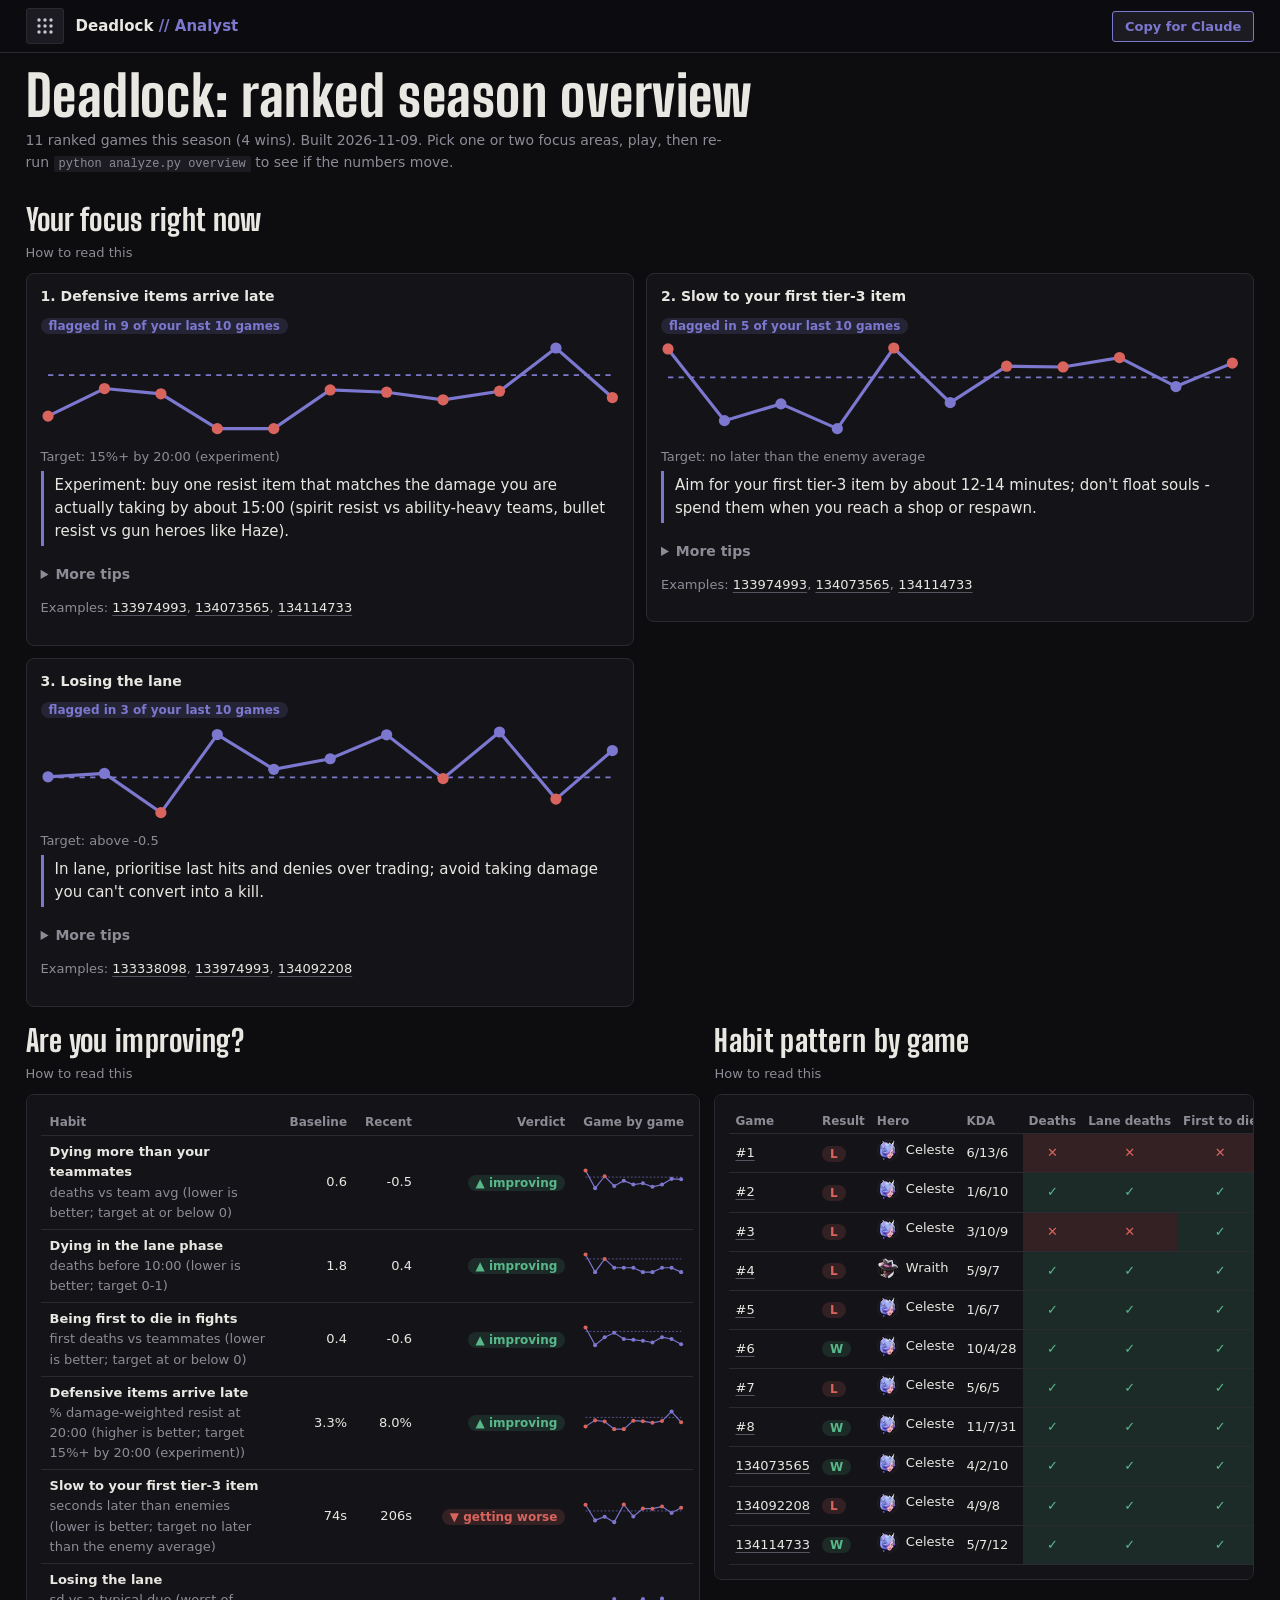
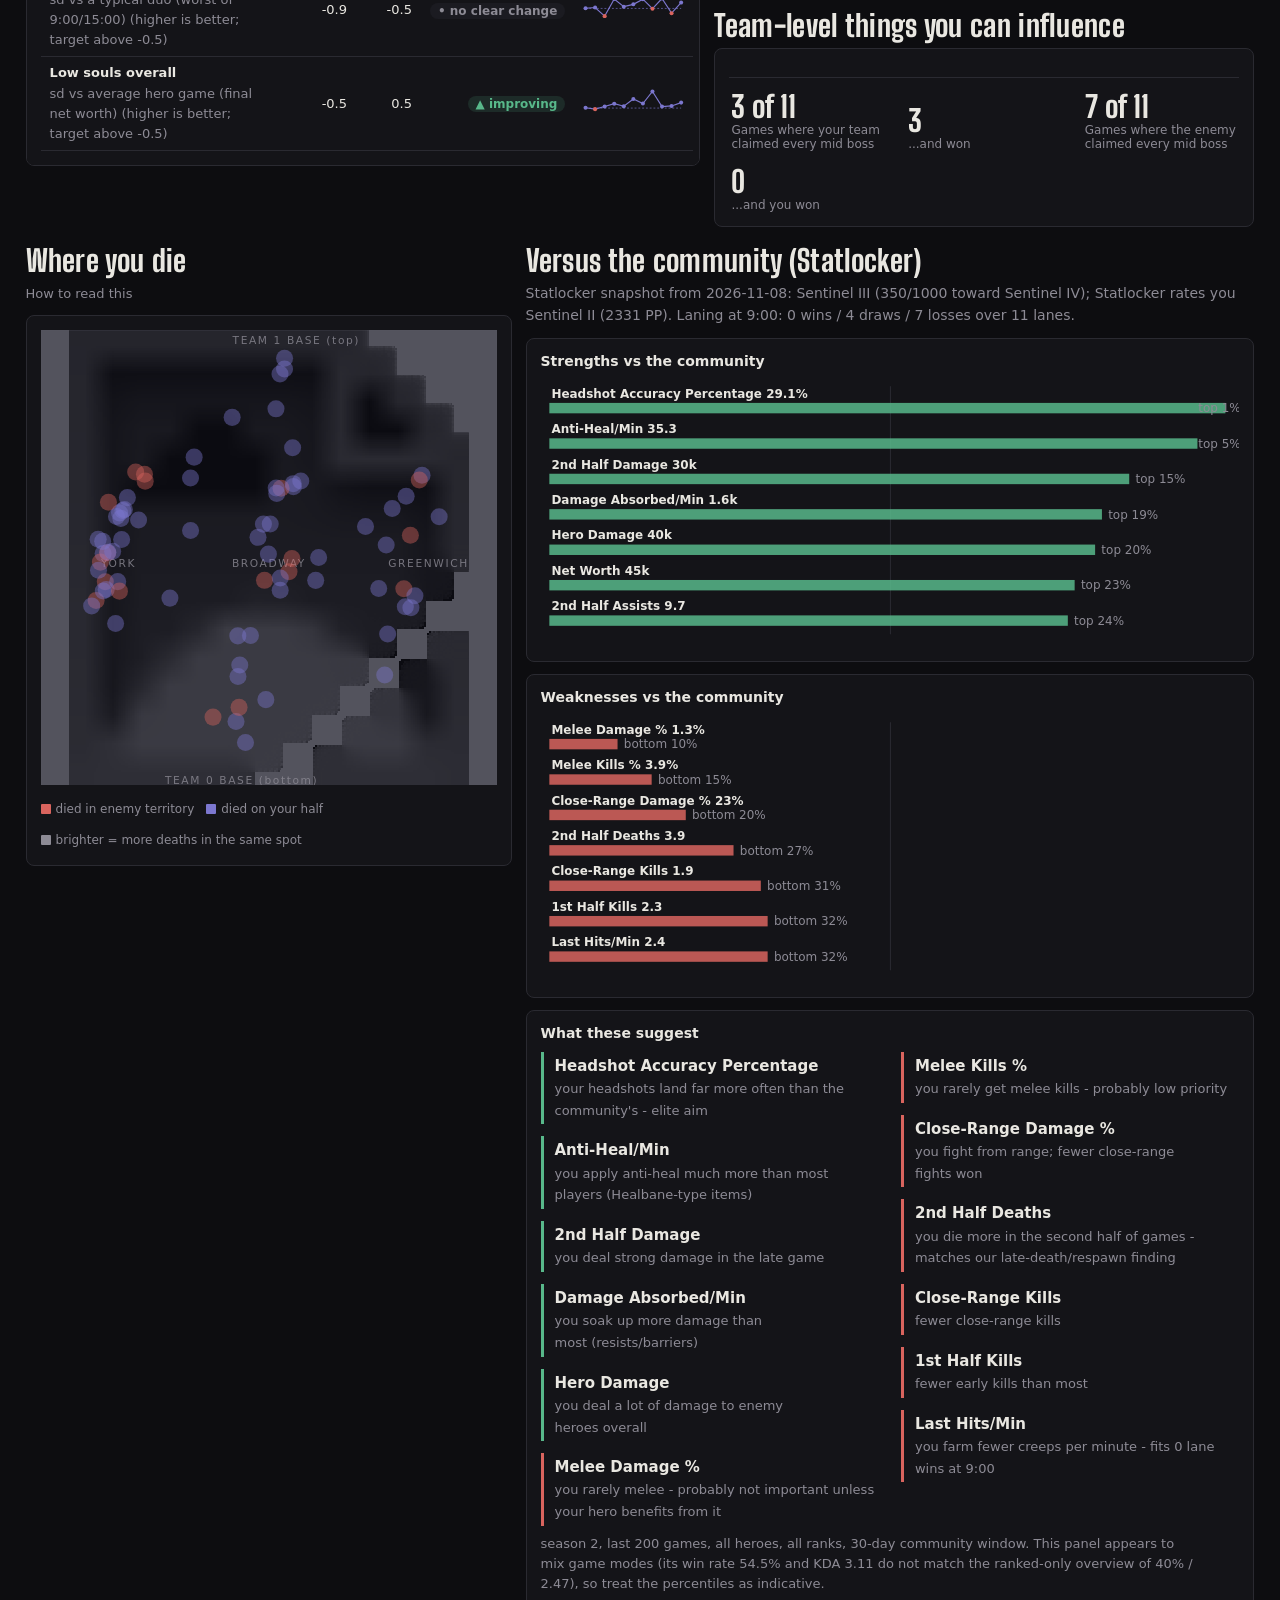
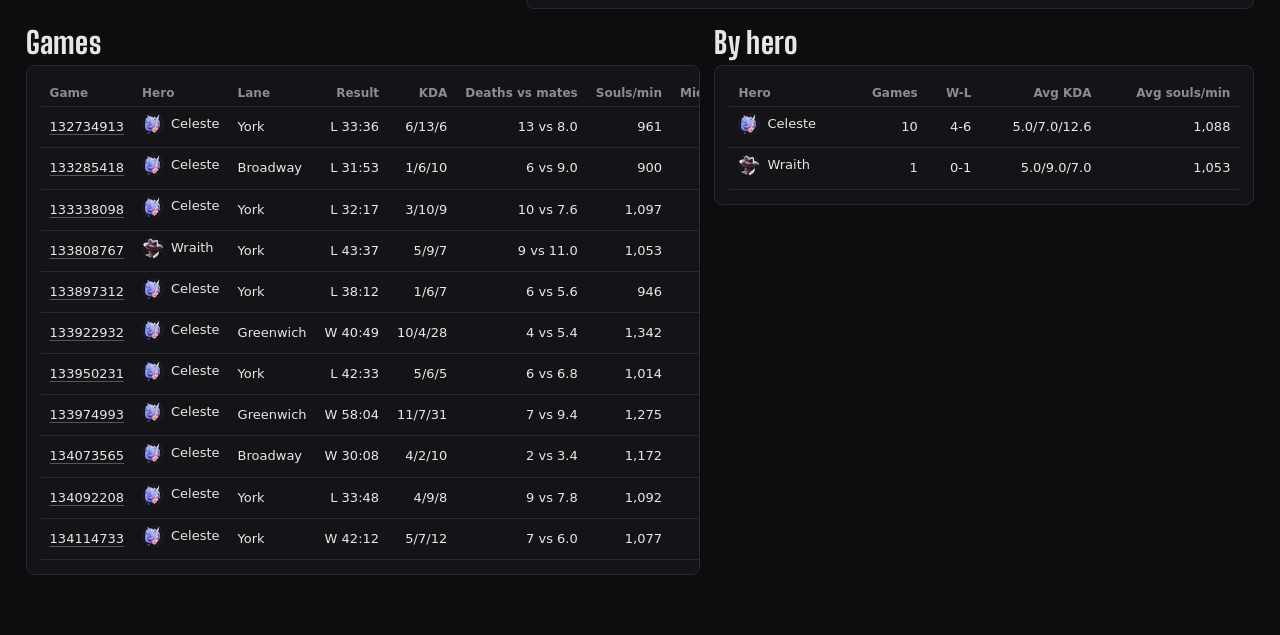
==== commit 1ad4ab98: "Lead with visuals: habit gauges, folded explanations and evidence, one tip per focus card Co-Authore" ====
--- a/docs/index.html
+++ b/docs/index.html
@@ -1,5 +1,5 @@
 <!doctype html><html lang="en"><head><meta charset="utf-8"><meta name="viewport" content="width=device-width,initial-scale=1"><meta name="theme-color" content="#0d0d10">
-<title>Deadlock season overview</title><link rel="preconnect" href="https://fonts.googleapis.com"><link rel="preconnect" href="https://fonts.gstatic.com" crossorigin><link rel="stylesheet" href="https://fonts.googleapis.com/css2?family=Big+Shoulders+Display:wght@600;800&display=swap"><link rel="stylesheet" href="assets/lib.css?v=1794201173"></head><body><a class="skip" href="#main">Skip to content</a><header id="nav"></header><main id="main">
+<title>Deadlock season overview</title><link rel="preconnect" href="https://fonts.googleapis.com"><link rel="preconnect" href="https://fonts.gstatic.com" crossorigin><link rel="stylesheet" href="https://fonts.googleapis.com/css2?family=Big+Shoulders+Display:wght@600;800&display=swap"><link rel="stylesheet" href="assets/lib.css?v=1794201363"></head><body><a class="skip" href="#main">Skip to content</a><header id="nav"></header><main id="main">
 <div id="head"></div>
 <section id="s-focus"><h2>Your focus right now</h2><p class="sub">The habits flagged most often in your recent games. Pick one or two to concentrate on; the rest can wait. Dashed line = the flag threshold, red dots = flagged games.</p>
 <div class="cols" id="focus"></div></section>
@@ -16,4 +16,4 @@
 <section id="s-games"><h2>Games</h2><div class="card" id="games"></div></section>
 <section id="s-heroes"><h2>By hero</h2><div class="card" id="heroes"></div></section>
 </div>
-</main><script src="assets/heroes.js?v=1794201173"></script><script src="assets/lib.js?v=1794201173"></script><script>window.ASSET_BASE="";const O={"games":[{"id":132734913,"calib":1,"win":false,"hero":"Celeste","lane":"York","dur":2016,"kda":[6,13,6],"kpi":{"deaths":13,"mate_deaths":8.0,"spm":961.2202380952381,"midboss_mine":0,"midboss_total":2},"habits":{"deaths":{"value":5.0,"flag":true},"early":{"value":4,"flag":true},"first":{"value":2.4,"flag":true},"resist":{"value":2.334022805621851,"flag":true},"t3":{"value":320.66666666666663,"flag":true},"lane":{"value":-0.9859635484149607,"flag":false},"souls":{"value":-0.7246945261695535,"flag":false}},"sl":{"mvp":8,"grade":"D-","mmr":null}},{"id":133285418,"calib":2,"win":false,"hero":"Celeste","lane":"Broadway","dur":1913,"kda":[1,6,10],"kpi":{"deaths":6,"mate_deaths":9.0,"spm":900.2509147935181,"midboss_mine":0,"midboss_total":2},"habits":{"deaths":{"value":-3.0,"flag":false},"early":{"value":0,"flag":false},"first":{"value":-1.6,"flag":false},"resist":{"value":7.479812828688559,"flag":true},"t3":{"value":-110.0,"flag":false},"lane":{"value":-0.9002889465693716,"flag":false},"souls":{"value":-1.0226713318264629,"flag":true}},"sl":{"mvp":9,"grade":"D","mmr":null}},{"id":133338098,"calib":3,"win":false,"hero":"Celeste","lane":"York","dur":1937,"kda":[3,10,9],"kpi":{"deaths":10,"mate_deaths":7.6,"spm":1097.2225090345896,"midboss_mine":0,"midboss_total":2},"habits":{"deaths":{"value":2.4000000000000004,"flag":true},"early":{"value":3,"flag":true},"first":{"value":0.19999999999999996,"flag":false},"resist":{"value":6.494946315531774,"flag":true},"t3":{"value":-9.333333333333371,"flag":false},"lane":{"value":-1.884076939257251,"flag":true},"souls":{"value":-0.4656022841890745,"flag":false}},"sl":{"mvp":11,"grade":"E+","mmr":null}},{"id":133808767,"calib":4,"win":false,"hero":"Wraith","lane":"York","dur":2617,"kda":[5,9,7],"kpi":{"deaths":9,"mate_deaths":11.0,"spm":1053.4275888421857,"midboss_mine":0,"midboss_total":2},"habits":{"deaths":{"value":-2.0,"flag":false},"early":{"value":1,"flag":false},"first":{"value":1.2000000000000002,"flag":false},"resist":{"value":0.0,"flag":true},"t3":{"value":-158.0,"flag":false},"lane":{"value":0.07514656244448392,"flag":false},"souls":{"value":0.13486222542851448,"flag":false}},"sl":{"mvp":10,"grade":"E+","mmr":null}},{"id":133897312,"calib":5,"win":false,"hero":"Celeste","lane":"York","dur":2292,"kda":[1,6,7],"kpi":{"deaths":6,"mate_deaths":5.6,"spm":945.7853403141361,"midboss_mine":0,"midboss_total":1},"habits":{"deaths":{"value":0.40000000000000036,"flag":false},"early":{"value":1,"flag":false},"first":{"value":-0.19999999999999996,"flag":false},"resist":{"value":0.0,"flag":true},"t3":{"value":326.5,"flag":true},"lane":{"value":-0.7963634793124298,"flag":false},"souls":{"value":-0.40781435053774845,"flag":false}},"sl":{"mvp":8,"grade":"C-","mmr":null}},{"id":133922932,"calib":6,"win":true,"hero":"Celeste","lane":"Greenwich","dur":2449,"kda":[10,4,28],"kpi":{"deaths":4,"mate_deaths":5.4,"spm":1342.3193140057165,"midboss_mine":2,"midboss_total":2},"habits":{"deaths":{"value":-1.4000000000000004,"flag":false},"early":{"value":1,"flag":false},"first":{"value":-0.3999999999999999,"flag":false},"resist":{"value":7.2200290878869735,"flag":true},"t3":{"value":-1.8333333333333712,"flag":false},"lane":{"value":-0.5325979655779218,"flag":false},"souls":{"value":1.138862697188919,"flag":false}},"sl":{"mvp":2,"grade":"A","mmr":null}},{"id":133950231,"calib":7,"win":false,"hero":"Celeste","lane":"York","dur":2553,"kda":[5,6,5],"kpi":{"deaths":6,"mate_deaths":6.8,"spm":1014.4300822561693,"midboss_mine":0,"midboss_total":2},"habits":{"deaths":{"value":-0.7999999999999998,"flag":false},"early":{"value":0,"flag":false},"first":{"value":-0.6000000000000001,"flag":false},"resist":{"value":6.793337566551068,"flag":true},"t3":{"value":217.33333333333337,"flag":true},"lane":{"value":0.06785004750799,"flag":false},"souls":{"value":0.17628319978304346,"flag":false}},"sl":{"mvp":8,"grade":"D","mmr":null}},{"id":133974993,"calib":8,"win":true,"hero":"Celeste","lane":"Greenwich","dur":3484,"kda":[11,7,31],"kpi":{"deaths":7,"mate_deaths":9.4,"spm":1274.7244546498277,"midboss_mine":4,"midboss_total":5},"habits":{"deaths":{"value":-2.4000000000000004,"flag":false},"early":{"value":0,"flag":false},"first":{"value":-1.0,"flag":false},"resist":{"value":5.380388610266108,"flag":true},"t3":{"value":212.5,"flag":true},"lane":{"value":-1.029509510453249,"flag":true},"souls":{"value":2.7344563602015013,"flag":false}},"sl":{"mvp":1,"grade":"S-","mmr":175}},{"id":134073565,"calib":0,"win":true,"hero":"Celeste","lane":"Broadway","dur":1808,"kda":[4,2,10],"kpi":{"deaths":2,"mate_deaths":3.4,"spm":1172.1238938053098,"midboss_mine":1,"midboss_total":1},"habits":{"deaths":{"value":-1.4,"flag":false},"early":{"value":1,"flag":false},"first":{"value":0.19999999999999996,"flag":false},"resist":{"value":6.983652439412252,"flag":true},"t3":{"value":269.0,"flag":true},"lane":{"value":0.13844948332435475,"flag":false},"souls":{"value":-0.4740590549673174,"flag":false}},"sl":{"mvp":6,"grade":"C+","mmr":350}},{"id":134092208,"calib":0,"win":false,"hero":"Celeste","lane":"York","dur":2028,"kda":[4,9,8],"kpi":{"deaths":9,"mate_deaths":7.8,"spm":1091.923076923077,"midboss_mine":0,"midboss_total":2},"habits":{"deaths":{"value":1.2000000000000002,"flag":false},"early":{"value":1,"flag":false},"first":{"value":-0.20000000000000018,"flag":false},"resist":{"value":15.045116111710813,"flag":false},"t3":{"value":94.83333333333337,"flag":false},"lane":{"value":-1.5442540958702409,"flag":true},"souls":{"value":-0.34248165079995085,"flag":false}},"sl":{"mvp":9,"grade":"D","mmr":-175}},{"id":134114733,"calib":0,"win":true,"hero":"Celeste","lane":"York","dur":2532,"kda":[5,7,12],"kpi":{"deaths":7,"mate_deaths":6.0,"spm":1077.2985781990521,"midboss_mine":3,"midboss_total":3},"habits":{"deaths":{"value":1.0,"flag":false},"early":{"value":0,"flag":false},"first":{"value":-1.4,"flag":false},"resist":{"value":5.805276742185259,"flag":true},"t3":{"value":235.83333333333337,"flag":true},"lane":{"value":-0.3260343785091129,"flag":false},"souls":{"value":0.36680927084580855,"flag":false}},"sl":{"mvp":7,"grade":"C","mmr":350}}],"ov":{"focus":[{"id":"resist","title":"Defensive items arrive late","flagged":9,"of":10,"mean_sev":0.7871395156608667,"values":[7.479812828688559,6.494946315531774,0.0,0.0,7.2200290878869735,6.793337566551068,5.380388610266108,6.983652439412252,15.045116111710813,5.805276742185259],"advice":["Experiment: buy one resist item that matches the damage you are actually taking by about 15:00 (spirit resist vs ability-heavy teams, bullet resist vs gun heroes like Haze).","After the game, check the damage-mix chart: if one damage type dominates, that is the resist to buy first next time.","Measure it: this habit's number is the damage-weighted resist you own at 20:00 - it should climb if the experiment works."],"target":"15%+ by 20:00 (experiment)","unit":"% damage-weighted resist at 20:00","examples":[{"id":133974993,"evidence":"54% of damage taken was ability/other, 35% bullet; at 20:00 you owned 10% spirit and 0% bullet resist (damage-weighted 5.4%); first resist item Greater Expansion at 19:22; top damage dealer Vindicta was 65% bullet and you owned 0% bullet resist"},{"id":134073565,"evidence":"70% of damage taken was ability/other, 28% bullet; at 20:00 you owned 10% spirit and 0% bullet resist (damage-weighted 7.0%); first resist item Greater Expansion at 18:31"},{"id":134114733,"evidence":"58% of damage taken was ability/other, 26% bullet; at 20:00 you owned 10% spirit and 0% bullet resist (damage-weighted 5.8%); first resist item Greater Expansion at 17:38"}]},{"id":"t3","title":"Slow to your first tier-3 item","flagged":5,"of":10,"mean_sev":1.6815555555555555,"values":[-110.0,-9.333333333333371,-158.0,326.5,-1.8333333333333712,217.33333333333337,212.5,269.0,94.83333333333337,235.83333333333337],"advice":["Aim for your first tier-3 item by about 12-14 minutes; don't float souls - spend them when you reach a shop or respawn.","Compare your first tier-3 time with the enemy list on the match page after every game."],"target":"no later than the enemy average","unit":"seconds later than enemies","examples":[{"id":133974993,"evidence":"first tier-3 item at 15:54 (Torment Pulse), +3.5 min vs the enemy team's average"},{"id":134073565,"evidence":"first tier-3 item at 18:30 (Torment Pulse), +4.5 min vs the enemy team's average"},{"id":134114733,"evidence":"first tier-3 item at 17:37 (Torment Pulse), +3.9 min vs the enemy team's average"}]},{"id":"lane","title":"Losing the lane","flagged":3,"of":10,"mean_sev":1.4859468485269136,"values":[-0.9002889465693716,-1.884076939257251,0.07514656244448392,-0.7963634793124298,-0.5325979655779218,0.06785004750799,-1.029509510453249,0.13844948332435475,-1.5442540958702409,-0.3260343785091129],"advice":["In lane, prioritise last hits and denies over trading; avoid taking damage you can't convert into a kill.","If you're down at 6:00, ask your partner to play safe and rotate rather than force fights."],"target":"above -0.5","unit":"sd vs a typical duo (worst of 9:00/15:00)","examples":[{"id":133338098,"evidence":"9:00: -3,652 souls vs a typical Celeste duo (-1.6 sd); 15:00: -8,061 souls vs a typical Celeste duo (-1.9 sd)"},{"id":133974993,"evidence":"9:00: -921 souls vs a typical Celeste duo (-0.4 sd); 15:00: -4,368 souls vs a typical Celeste duo (-1.0 sd)"},{"id":134092208,"evidence":"9:00: -3,009 souls vs a typical Celeste duo (-1.3 sd); 15:00: -6,607 souls vs a typical Celeste duo (-1.5 sd)"}]},{"id":"souls","title":"Low souls overall","flagged":1,"of":10,"mean_sev":1.2783391647830784,"values":[-1.0226713318264629,-0.4656022841890745,0.13486222542851448,-0.40781435053774845,1.138862697188919,0.17628319978304346,2.7344563602015013,-0.4740590549673174,-0.34248165079995085,0.36680927084580855],"advice":["Fill dead time between fights with creeps or neutral camps; compare your 'souls by source' with your team on the match page.","Spend or bank souls deliberately - unspent souls don't help in fights."],"target":"above -0.5","unit":"sd vs average hero game (final net worth)","examples":[{"id":133285418,"evidence":"net worth 28,703 at the end = -1.0 sd vs the average Celeste game; 900 souls/min"}]},{"id":"deaths","title":"Dying more than your teammates","flagged":1,"of":10,"mean_sev":1.2000000000000002,"values":[-3.0,2.4000000000000004,-2.0,0.40000000000000036,-1.4000000000000004,-0.7999999999999998,-2.4000000000000004,-1.4,1.2000000000000002,1.0],"advice":["Before every fight, find your nearest ally: if nobody is within reach, don't take the fight.","When your team is behind, switch to safe farming and holding space; each late death costs 60-90 seconds of respawn.","After the game, look at which deaths came at full HP with no ally near - those are the avoidable ones."],"target":"at or below 0","unit":"deaths vs team avg","examples":[{"id":133338098,"evidence":"10 deaths vs 7.6 teammate average; 18% of the game spent dead (teammates 13%); deaths after 25:00 alone cost 140s of respawn"}]},{"id":"early","title":"Dying in the lane phase","flagged":1,"of":10,"mean_sev":1.0,"values":[0,3,1,1,1,0,0,1,1,0],"advice":["Before 10:00 only trade when your lane partner is near; back off at about 50% HP instead of chasing a kill.","Note which enemy kills you early and play around their burst (stay out of their range when their abilities are ready)."],"target":"0-1","unit":"deaths before 10:00","examples":[{"id":133338098,"evidence":"3 deaths before 10:00 (1:28, 2:12, 4:56); Graves killed you 2x"}]}],"trends":[{"id":"deaths","title":"Dying more than your teammates","unit":"deaths vs team avg","better":"lower","target":"at or below 0","series":[5.0,-3.0,2.4000000000000004,-2.0,0.40000000000000036,-1.4000000000000004,-0.7999999999999998,-2.4000000000000004,-1.4,1.2000000000000002,1.0],"baseline":0.5600000000000002,"recent":-0.48,"delta":-1.04,"verdict":"improving","tentative":false},{"id":"early","title":"Dying in the lane phase","unit":"deaths before 10:00","better":"lower","target":"0-1","series":[4,0,3,1,1,1,0,0,1,1,0],"baseline":1.8,"recent":0.4,"delta":-1.4,"verdict":"improving","tentative":false},{"id":"first","title":"Being first to die in fights","unit":"first deaths vs teammates","better":"lower","target":"at or below 0","series":[2.4,-1.6,0.19999999999999996,1.2000000000000002,-0.19999999999999996,-0.3999999999999999,-0.6000000000000001,-1.0,0.19999999999999996,-0.20000000000000018,-1.4],"baseline":0.4,"recent":-0.6,"delta":-1.0,"verdict":"improving","tentative":false},{"id":"resist","title":"Defensive items arrive late","unit":"% damage-weighted resist at 20:00","better":"higher","target":"15%+ by 20:00 (experiment)","series":[2.334022805621851,7.479812828688559,6.494946315531774,0.0,0.0,7.2200290878869735,6.793337566551068,5.380388610266108,6.983652439412252,15.045116111710813,5.805276742185259],"baseline":3.261756389968437,"recent":8.0015542940251,"delta":4.739797904056663,"verdict":"improving","tentative":false},{"id":"t3","title":"Slow to your first tier-3 item","unit":"seconds later than enemies","better":"lower","target":"no later than the enemy average","series":[320.66666666666663,-110.0,-9.333333333333371,-158.0,326.5,-1.8333333333333712,217.33333333333337,212.5,269.0,94.83333333333337,235.83333333333337],"baseline":73.96666666666665,"recent":205.9,"delta":131.93333333333334,"verdict":"getting worse","tentative":false},{"id":"lane","title":"Losing the lane","unit":"sd vs a typical duo (worst of 9:00/15:00)","better":"higher","target":"above -0.5","series":[-0.9859635484149607,-0.9002889465693716,-1.884076939257251,0.07514656244448392,-0.7963634793124298,-0.5325979655779218,0.06785004750799,-1.029509510453249,0.13844948332435475,-1.5442540958702409,-0.3260343785091129],"baseline":-0.8983092702219059,"recent":-0.5386996908000516,"delta":0.35960957942185423,"verdict":"no clear change","tentative":false},{"id":"souls","title":"Low souls overall","unit":"sd vs average hero game (final net worth)","better":"higher","target":"above -0.5","series":[-0.7246945261695535,-1.0226713318264629,-0.4656022841890745,0.13486222542851448,-0.40781435053774845,1.138862697188919,0.17628319978304346,2.7344563602015013,-0.4740590549673174,-0.34248165079995085,0.36680927084580855],"baseline":-0.497184053458865,"recent":0.492201625012617,"delta":0.9893856784714821,"verdict":"improving","tentative":false}],"outcome":{"wins":4,"n":11,"baseline_wr":0.0,"recent_wr":0.6,"b":5},"need":0},"rules":{"deaths":{"op":">=","v":2.0},"early":{"op":">=","v":3},"first":{"op":">=","v":1.5},"resist":{"op":"<=","v":10},"t3":{"op":">=","v":150},"lane":{"op":"<=","v":-1.0},"souls":{"op":"<=","v":-0.8}},"built":"2026-11-09","deaths":[{"x":-7048,"y":2127,"t":199,"side":"own","killer":"Apollo","game":132734913},{"x":-8057,"y":884,"t":239,"side":"own","killer":"Apollo","game":132734913},{"x":-6888,"y":2234,"t":363,"side":"own","killer":"Apollo","game":132734913},{"x":-7823,"y":205,"t":561,"side":"own","killer":"Haze","game":132734913},{"x":-211,"y":-1056,"t":837,"side":"enemy","killer":"Apollo","game":132734913},{"x":-7720,"y":-1118,"t":968,"side":"enemy","killer":"Haze","game":132734913},{"x":-8153,"y":-2006,"t":1103,"side":"enemy","killer":"Haze","game":132734913},{"x":6470,"y":2908,"t":1185,"side":"own","killer":"Haze","game":132734913},{"x":2342,"y":24,"t":1254,"side":"own","killer":"Viscous","game":132734913},{"x":1501,"y":3634,"t":1350,"side":"own","killer":"Haze","game":132734913},{"x":-26,"y":181,"t":1701,"side":"own","killer":"McGinnis","game":132734913},{"x":-1736,"y":6631,"t":1844,"side":"own","killer":"McGinnis","game":132734913},{"x":520,"y":8676,"t":2008,"side":"own","killer":"Seven","game":132734913},{"x":5598,"y":-3588,"t":671,"side":"own","killer":"Nurse Harrow","game":133285418},{"x":5459,"y":-5519,"t":762,"side":"own","killer":"Seven","game":133285418},{"x":-5838,"y":3624,"t":937,"side":"enemy","killer":"McGinnis","game":133285418},{"x":-4671,"y":-1894,"t":1203,"side":"own","killer":"Apollo","game":133285418},{"x":-146,"y":-6682,"t":1773,"side":"own","killer":"Dynamo","game":133285418},{"x":-1376,"y":-5053,"t":1889,"side":"own","killer":"Apollo","game":133285418},{"x":-7678,"y":-1483,"t":88,"side":"own","killer":"Graves","game":133338098},{"x":-7135,"y":-1116,"t":132,"side":"own","killer":"Graves","game":133338098},{"x":-8362,"y":-2261,"t":296,"side":"own","killer":"Wraith","game":133338098},{"x":-7609,"y":247,"t":745,"side":"enemy","killer":"Drifter","game":133338098},{"x":5177,"y":-1442,"t":952,"side":"own","killer":"Drifter","game":133338098},{"x":-7571,"y":2627,"t":1162,"side":"enemy","killer":"Infernus","game":133338098},{"x":2204,"y":-1057,"t":1239,"side":"own","killer":"Paradox","game":133338098},{"x":-872,"y":-3659,"t":1365,"side":"own","killer":"Wraith","game":133338098},{"x":-1462,"y":-5595,"t":1736,"side":"own","killer":"Graves","game":133338098},{"x":-1555,"y":-7709,"t":1904,"side":"own","killer":"Wraith","game":133338098},{"x":-7191,"y":1955,"t":511,"side":"own","killer":"Mo & Krill","game":133808767},{"x":-6819,"y":2283,"t":628,"side":"own","killer":"Vindicta","game":133808767},{"x":7220,"y":3901,"t":932,"side":"own","killer":"Mo & Krill","game":133808767},{"x":-7950,"y":-196,"t":1632,"side":"enemy","killer":"Victor","game":133808767},{"x":5814,"y":2329,"t":1854,"side":"own","killer":"Vindicta","game":133808767},{"x":-261,"y":1596,"t":2082,"side":"own","killer":"Lash","game":133808767},{"x":1152,"y":3364,"t":2238,"side":"own","killer":"Violet","game":133808767},{"x":734,"y":8911,"t":2374,"side":"own","killer":"Lash","game":133808767},{"x":331,"y":7033,"t":2606,"side":"own","killer":"Baba","game":133808767},{"x":-7815,"y":-1556,"t":288,"side":"own","killer":"Grey Talon","game":133897312},{"x":-8040,"y":-581,"t":1226,"side":"own","killer":"Victor","game":133897312},{"x":-7233,"y":-3091,"t":1633,"side":"own","killer":"Lady Geist","game":133897312},{"x":-5871,"y":3944,"t":1762,"side":"enemy","killer":"Graves","game":133897312},{"x":-6287,"y":4054,"t":1918,"side":"enemy","killer":"Grey Talon","game":133897312},{"x":-1107,"y":-8703,"t":2227,"side":"own","killer":"Sinclair","game":133897312},{"x":8027,"y":1948,"t":423,"side":"own","killer":"Victor","game":133922932},{"x":6362,"y":-1455,"t":731,"side":"enemy","killer":"Victor","game":133922932},{"x":-2639,"y":-7507,"t":1880,"side":"enemy","killer":"Kelvin","game":133922932},{"x":1116,"y":5201,"t":2255,"side":"own","killer":"Infernus","game":133922932},{"x":-3697,"y":1296,"t":1372,"side":"own","killer":"Haze","game":133950231},{"x":-7843,"y":783,"t":1634,"side":"own","killer":"Victor","game":133950231},{"x":945,"y":-651,"t":1798,"side":"enemy","killer":"Grey Talon","game":133950231},{"x":-6677,"y":2846,"t":1949,"side":"own","killer":"Victor","game":133950231},{"x":-3529,"y":4756,"t":2128,"side":"own","killer":"Haze","game":133950231},{"x":-517,"y":972,"t":2479,"side":"own","killer":"Solomon","game":133950231},{"x":6670,"y":1075,"t":675,"side":"enemy","killer":"Bebop","game":133974993},{"x":6696,"y":-2353,"t":791,"side":"own","killer":"Bebop","game":133974993},{"x":6883,"y":-1779,"t":932,"side":"own","killer":"Dynamo","game":133974993},{"x":6432,"y":-2304,"t":1152,"side":"own","killer":"Abrams","game":133974993},{"x":7091,"y":3677,"t":1676,"side":"enemy","killer":"Dynamo","game":133974993},{"x":570,"y":3291,"t":2384,"side":"enemy","killer":"Abrams","game":133974993},{"x":-1469,"y":-3675,"t":2629,"side":"own","killer":"Dynamo","game":133974993},{"x":533,"y":-941,"t":565,"side":"own","killer":"Holliday","game":134073565},{"x":529,"y":-1519,"t":1081,"side":"own","killer":"Graves","game":134073565},{"x":-6987,"y":1868,"t":382,"side":"own","killer":"Drifter","game":134092208},{"x":-7372,"y":314,"t":696,"side":"own","killer":"Victor","game":134092208},{"x":-7597,"y":268,"t":823,"side":"own","killer":"Victor","game":134092208},{"x":1145,"y":3505,"t":907,"side":"own","killer":"Drifter","game":134092208},{"x":367,"y":3046,"t":1136,"side":"own","killer":"Holliday","game":134092208},{"x":61,"y":1601,"t":1321,"side":"own","killer":"Victor","game":134092208},{"x":-7053,"y":-1565,"t":1543,"side":"enemy","killer":"Victor","game":134092208},{"x":-3700,"y":3775,"t":1790,"side":"own","killer":"Haze","game":134092208},{"x":736,"y":9418,"t":2010,"side":"own","killer":"Mo & Krill","game":134092208},{"x":-6150,"y":1795,"t":737,"side":"own","killer":"Seven","game":134114733},{"x":-6949,"y":869,"t":1026,"side":"own","killer":"Graves","game":134114733},{"x":5529,"y":610,"t":1820,"side":"own","killer":"Abrams","game":134114733},{"x":1084,"y":-28,"t":1934,"side":"enemy","killer":"Graves","game":134114733},{"x":4554,"y":1480,"t":2121,"side":"own","killer":"Haze","game":134114733},{"x":341,"y":3302,"t":2293,"side":"own","killer":"Abrams","game":134114733},{"x":-1411,"y":-7047,"t":2475,"side":"enemy","killer":"Graves","game":134114733}],"community":{"strengths":[{"name":"Headshot Accuracy Percentage","key":"HEADSHOT ACCURACY PERCENTAGE","value":"29.1%","pct":99.1,"hint":"your headshots land far more often than the community's - elite aim"},{"name":"Anti-Heal/Min","key":"ANTI-HEAL/MIN","value":"35.3","pct":95,"hint":"you apply anti-heal much more than most players (Healbane-type items)"},{"name":"2nd Half Damage","key":"2ND HALF DAMAGE","value":"30k","pct":85,"hint":"you deal strong damage in the late game"},{"name":"Damage Absorbed/Min","key":"DAMAGE ABSORBED/MIN","value":"1.6k","pct":81,"hint":"you soak up more damage than most (resists/barriers)"},{"name":"Hero Damage","key":"HERO DAMAGE","value":"40k","pct":80,"hint":"you deal a lot of damage to enemy heroes overall"},{"name":"Net Worth","key":"NET WORTH","value":"45k","pct":77,"hint":null},{"name":"2nd Half Assists","key":"2ND HALF ASSISTS","value":"9.7","pct":76,"hint":null}],"weaknesses":[{"name":"Melee Damage %","key":"MELEE DAMAGE %","value":"1.3%","pct":10,"hint":"you rarely melee - probably not important unless your hero benefits from it"},{"name":"Melee Kills %","key":"MELEE KILLS %","value":"3.9%","pct":15,"hint":"you rarely get melee kills - probably low priority"},{"name":"Close-Range Damage %","key":"CLOSE-RANGE DAMAGE %","value":"23%","pct":20,"hint":"you fight from range; fewer close-range fights won"},{"name":"2nd Half Deaths","key":"2ND HALF DEATHS","value":"3.9","pct":27,"hint":"you die more in the second half of games - matches our late-death/respawn finding"},{"name":"Close-Range Kills","key":"CLOSE-RANGE KILLS","value":"1.9","pct":31,"hint":"fewer close-range kills"},{"name":"1st Half Kills","key":"1ST HALF KILLS","value":"2.3","pct":32,"hint":"fewer early kills than most"},{"name":"Last Hits/Min","key":"LAST HITS/MIN","value":"2.4","pct":32,"hint":"you farm fewer creeps per minute - fits 0 lane wins at 9:00"}],"meta":{"sample":"season 2, last 200 games, all heroes, all ranks, 30-day community window","caveat":"This panel appears to mix game modes (its win rate 54.5% and KDA 3.11 do not match the ranked-only overview of 40% / 2.47), so treat the percentiles as indicative."},"rank":{"in_game":"Sentinel III (350/1000 toward Sentinel IV)","statlocker":"Sentinel II","pp":2331,"note":"Statlocker still shows 'Calibrating'"},"laning":{"lanes":11,"wins":0,"draws":4,"losses":7,"avg_lane_net_worth_9min":5700,"definition":"decided by net worth at 9:00: 10% or more ahead = win, 10% or more behind = loss"},"captured":"2026-11-08","overview":{"record":"4W-6L over 10 games","win_rate":0.4,"kda_ratio":2.47,"avg_match_rank":6.78,"best_match_rank":1,"damage_per_min":984,"damage_taken_per_min":901,"kill_participation":0.54,"souls_per_min":1100,"accuracy":0.52,"headshot_accuracy":0.37,"avg_last_hits":105.2,"avg_denies":4.7}}};renderNav({page:'overview',current:0,games:[{"id":132734913,"label":"#1","win":false,"hero":"Celeste"},{"id":133285418,"label":"#2","win":false,"hero":"Celeste"},{"id":133338098,"label":"#3","win":false,"hero":"Celeste"},{"id":133808767,"label":"#4","win":false,"hero":"Wraith"},{"id":133897312,"label":"#5","win":false,"hero":"Celeste"},{"id":133922932,"label":"#6","win":true,"hero":"Celeste"},{"id":133950231,"label":"#7","win":false,"hero":"Celeste"},{"id":133974993,"label":"#8","win":true,"hero":"Celeste"},{"id":134073565,"label":"11-09","win":true,"hero":"Celeste"},{"id":134092208,"label":"11-09","win":false,"hero":"Celeste"},{"id":134114733,"label":"11-09","win":true,"hero":"Celeste"}],chips:[["s-focus","Focus"],["s-improve","Improving?"],["s-pattern","Habit grid"],["s-map","Death map"],["s-community","Community"],["s-games","Games"],["s-heroes","Heroes"]],brief:"# Deadlock coaching request: season overview\n\nYou are my Deadlock coach. Use ONLY the data below (be honest about small sample sizes).\n1. Pick the 2-3 most valuable things for me to practise, ordered by impact.\n2. For each, give one concrete in-game adjustment I can apply next game, and how I'll measure it from this data.\n3. Point out any pattern across games that the tool did not flag.\n4. Tell me what to ignore for now. Keep it short and practical.\n\n## Me\nRanked season so far: 11 games, 4 win(s), 7 loss(es). Heroes: Celeste x10, Wraith x1. Low rank; main is Celeste.\n\n## Focus areas (flagged most often in recent games)\n- **Defensive items arrive late**: flagged in 9 of the last 10 games. Measure: % damage-weighted resist at 20:00 (target 15%+ by 20:00 (experiment)).\n  - game 133974993: 54% of damage taken was ability/other, 35% bullet; at 20:00 you owned 10% spirit and 0% bullet resist (damage-weighted 5.4%); first resist item Greater Expansion at 19:22; top damage dealer Vindicta was 65% bullet and you owned 0% bullet resist\n  - game 134073565: 70% of damage taken was ability/other, 28% bullet; at 20:00 you owned 10% spirit and 0% bullet resist (damage-weighted 7.0%); first resist item Greater Expansion at 18:31\n  - game 134114733: 58% of damage taken was ability/other, 26% bullet; at 20:00 you owned 10% spirit and 0% bullet resist (damage-weighted 5.8%); first resist item Greater Expansion at 17:38\n- **Slow to your first tier-3 item**: flagged in 5 of the last 10 games. Measure: seconds later than enemies (target no later than the enemy average).\n  - game 133974993: first tier-3 item at 15:54 (Torment Pulse), +3.5 min vs the enemy team's average\n  - game 134073565: first tier-3 item at 18:30 (Torment Pulse), +4.5 min vs the enemy team's average\n  - game 134114733: first tier-3 item at 17:37 (Torment Pulse), +3.9 min vs the enemy team's average\n- **Losing the lane**: flagged in 3 of the last 10 games. Measure: sd vs a typical duo (worst of 9:00/15:00) (target above -0.5).\n  - game 133338098: 9:00: -3,652 souls vs a typical Celeste duo (-1.6 sd); 15:00: -8,061 souls vs a typical Celeste duo (-1.9 sd)\n  - game 133974993: 9:00: -921 souls vs a typical Celeste duo (-0.4 sd); 15:00: -4,368 souls vs a typical Celeste duo (-1.0 sd)\n  - game 134092208: 9:00: -3,009 souls vs a typical Celeste duo (-1.3 sd); 15:00: -6,607 souls vs a typical Celeste duo (-1.5 sd)\n\n## Are the habits improving? (baseline = first games, recent = latest games)\n| habit | baseline | recent | verdict |\n|---|---|---|---|\n| Dying more than your teammates (deaths vs team avg) | 0.6 | -0.5 | improving |\n| Dying in the lane phase (deaths before 10:00) | 1.8 | 0.4 | improving |\n| Being first to die in fights (first deaths vs teammates) | 0.4 | -0.6 | improving |\n| Defensive items arrive late (% damage-weighted resist at 20:00) | 3.3 | 8.0 | improving |\n| Slow to your first tier-3 item (seconds later than enemies) | 74.0 | 205.9 | getting worse |\n| Losing the lane (sd vs a typical duo (worst of 9:00/15:00)) | -0.9 | -0.5 | no clear change |\n| Low souls overall (sd vs average hero game (final net worth)) | -0.5 | 0.5 | improving |\n\n## Game by game\n| game | hero | result | KDA | deaths vs teammate avg | souls/min | mid boss | flagged habits |\n|---|---|---|---|---|---|---|---|\n| 132734913 | Celeste | L 33:36 | 6/13/6 | 13 vs 8.0 | 961 | 0/2 | Dying more than your teammates; Dying in the lane phase; Being first to die in fights; Defensive items arrive late; Slow to your first tier-3 item |\n| 133285418 | Celeste | L 31:53 | 1/6/10 | 6 vs 9.0 | 900 | 0/2 | Defensive items arrive late; Low souls overall |\n| 133338098 | Celeste | L 32:17 | 3/10/9 | 10 vs 7.6 | 1,097 | 0/2 | Dying more than your teammates; Dying in the lane phase; Defensive items arrive late; Losing the lane |\n| 133808767 | Wraith | L 43:37 | 5/9/7 | 9 vs 11.0 | 1,053 | 0/2 | Defensive items arrive late |\n| 133897312 | Celeste | L 38:12 | 1/6/7 | 6 vs 5.6 | 946 | 0/1 | Defensive items arrive late; Slow to your first tier-3 item |\n| 133922932 | Celeste | W 40:49 | 10/4/28 | 4 vs 5.4 | 1,342 | 2/2 | Defensive items arrive late |\n| 133950231 | Celeste | L 42:33 | 5/6/5 | 6 vs 6.8 | 1,014 | 0/2 | Defensive items arrive late; Slow to your first tier-3 item |\n| 133974993 | Celeste | W 58:04 | 11/7/31 | 7 vs 9.4 | 1,275 | 4/5 | Defensive items arrive late; Slow to your first tier-3 item; Losing the lane |\n| 134073565 | Celeste | W 30:08 | 4/2/10 | 2 vs 3.4 | 1,172 | 1/1 | Defensive items arrive late; Slow to your first tier-3 item |\n| 134092208 | Celeste | L 33:48 | 4/9/8 | 9 vs 7.8 | 1,092 | 0/2 | Losing the lane |\n| 134114733 | Celeste | W 42:12 | 5/7/12 | 7 vs 6.0 | 1,077 | 3/3 | Defensive items arrive late; Slow to your first tier-3 item |\n\n## Statlocker snapshot (2026-11-08)\n- Rank: Sentinel III (350/1000 toward Sentinel IV); Statlocker rating Sentinel II (2331 PP). Laning at 9:00: 0 wins / 4 draws / 7 losses in 11 lanes.\n- Strengths vs the community (better than X% of players): Headshot Accuracy Percentage 29.1% (99%); Anti-Heal/Min 35.3 (95%); 2nd Half Damage 30k (85%); Damage Absorbed/Min 1.6k (81%); Hero Damage 40k (80%); Net Worth 45k (77%); 2nd Half Assists 9.7 (76%)\n- Weaknesses vs the community: Melee Damage % 1.3% (10%); Melee Kills % 3.9% (15%); Close-Range Damage % 23% (20%); 2nd Half Deaths 3.9 (27%); Close-Range Kills 1.9 (31%); 1st Half Kills 2.3 (32%); Last Hits/Min 2.4 (32%)\n- Caveat: This panel appears to mix game modes (its win rate 54.5% and KDA 3.11 do not match the ranked-only overview of 40% / 2.47), so treat the percentiles as indicative.\n- Statlocker match rank and grade per game: 132734913: D- (rank 8/12); 133285418: D (rank 9/12); 133338098: E+ (rank 11/12); 133808767: E+ (rank 10/12); 133897312: C- (rank 8/12); 133922932: A (rank 2/12); 133950231: D (rank 8/12); 133974993: S- (rank 1/12, +175 MMR); 134073565: C+ (rank 6/12, +350 MMR); 134092208: D (rank 9/12, -175 MMR); 134114733: C (rank 7/12, +350 MMR)\n\n## Team-level\n- My team claimed every mid boss in 3 of 11 games; the enemy claimed every one in 7.\n- Deaths in enemy territory: 18 of 79.\n"});renderOverview(O);</script></body></html>+</main><script src="assets/heroes.js?v=1794201363"></script><script src="assets/lib.js?v=1794201363"></script><script>window.ASSET_BASE="";const O={"games":[{"id":132734913,"calib":1,"win":false,"hero":"Celeste","lane":"York","dur":2016,"kda":[6,13,6],"kpi":{"deaths":13,"mate_deaths":8.0,"spm":961.2202380952381,"midboss_mine":0,"midboss_total":2},"habits":{"deaths":{"value":5.0,"flag":true},"early":{"value":4,"flag":true},"first":{"value":2.4,"flag":true},"resist":{"value":2.334022805621851,"flag":true},"t3":{"value":320.66666666666663,"flag":true},"lane":{"value":-0.9859635484149607,"flag":false},"souls":{"value":-0.7246945261695535,"flag":false}},"sl":{"mvp":8,"grade":"D-","mmr":null}},{"id":133285418,"calib":2,"win":false,"hero":"Celeste","lane":"Broadway","dur":1913,"kda":[1,6,10],"kpi":{"deaths":6,"mate_deaths":9.0,"spm":900.2509147935181,"midboss_mine":0,"midboss_total":2},"habits":{"deaths":{"value":-3.0,"flag":false},"early":{"value":0,"flag":false},"first":{"value":-1.6,"flag":false},"resist":{"value":7.479812828688559,"flag":true},"t3":{"value":-110.0,"flag":false},"lane":{"value":-0.9002889465693716,"flag":false},"souls":{"value":-1.0226713318264629,"flag":true}},"sl":{"mvp":9,"grade":"D","mmr":null}},{"id":133338098,"calib":3,"win":false,"hero":"Celeste","lane":"York","dur":1937,"kda":[3,10,9],"kpi":{"deaths":10,"mate_deaths":7.6,"spm":1097.2225090345896,"midboss_mine":0,"midboss_total":2},"habits":{"deaths":{"value":2.4000000000000004,"flag":true},"early":{"value":3,"flag":true},"first":{"value":0.19999999999999996,"flag":false},"resist":{"value":6.494946315531774,"flag":true},"t3":{"value":-9.333333333333371,"flag":false},"lane":{"value":-1.884076939257251,"flag":true},"souls":{"value":-0.4656022841890745,"flag":false}},"sl":{"mvp":11,"grade":"E+","mmr":null}},{"id":133808767,"calib":4,"win":false,"hero":"Wraith","lane":"York","dur":2617,"kda":[5,9,7],"kpi":{"deaths":9,"mate_deaths":11.0,"spm":1053.4275888421857,"midboss_mine":0,"midboss_total":2},"habits":{"deaths":{"value":-2.0,"flag":false},"early":{"value":1,"flag":false},"first":{"value":1.2000000000000002,"flag":false},"resist":{"value":0.0,"flag":true},"t3":{"value":-158.0,"flag":false},"lane":{"value":0.07514656244448392,"flag":false},"souls":{"value":0.13486222542851448,"flag":false}},"sl":{"mvp":10,"grade":"E+","mmr":null}},{"id":133897312,"calib":5,"win":false,"hero":"Celeste","lane":"York","dur":2292,"kda":[1,6,7],"kpi":{"deaths":6,"mate_deaths":5.6,"spm":945.7853403141361,"midboss_mine":0,"midboss_total":1},"habits":{"deaths":{"value":0.40000000000000036,"flag":false},"early":{"value":1,"flag":false},"first":{"value":-0.19999999999999996,"flag":false},"resist":{"value":0.0,"flag":true},"t3":{"value":326.5,"flag":true},"lane":{"value":-0.7963634793124298,"flag":false},"souls":{"value":-0.40781435053774845,"flag":false}},"sl":{"mvp":8,"grade":"C-","mmr":null}},{"id":133922932,"calib":6,"win":true,"hero":"Celeste","lane":"Greenwich","dur":2449,"kda":[10,4,28],"kpi":{"deaths":4,"mate_deaths":5.4,"spm":1342.3193140057165,"midboss_mine":2,"midboss_total":2},"habits":{"deaths":{"value":-1.4000000000000004,"flag":false},"early":{"value":1,"flag":false},"first":{"value":-0.3999999999999999,"flag":false},"resist":{"value":7.2200290878869735,"flag":true},"t3":{"value":-1.8333333333333712,"flag":false},"lane":{"value":-0.5325979655779218,"flag":false},"souls":{"value":1.138862697188919,"flag":false}},"sl":{"mvp":2,"grade":"A","mmr":null}},{"id":133950231,"calib":7,"win":false,"hero":"Celeste","lane":"York","dur":2553,"kda":[5,6,5],"kpi":{"deaths":6,"mate_deaths":6.8,"spm":1014.4300822561693,"midboss_mine":0,"midboss_total":2},"habits":{"deaths":{"value":-0.7999999999999998,"flag":false},"early":{"value":0,"flag":false},"first":{"value":-0.6000000000000001,"flag":false},"resist":{"value":6.793337566551068,"flag":true},"t3":{"value":217.33333333333337,"flag":true},"lane":{"value":0.06785004750799,"flag":false},"souls":{"value":0.17628319978304346,"flag":false}},"sl":{"mvp":8,"grade":"D","mmr":null}},{"id":133974993,"calib":8,"win":true,"hero":"Celeste","lane":"Greenwich","dur":3484,"kda":[11,7,31],"kpi":{"deaths":7,"mate_deaths":9.4,"spm":1274.7244546498277,"midboss_mine":4,"midboss_total":5},"habits":{"deaths":{"value":-2.4000000000000004,"flag":false},"early":{"value":0,"flag":false},"first":{"value":-1.0,"flag":false},"resist":{"value":5.380388610266108,"flag":true},"t3":{"value":212.5,"flag":true},"lane":{"value":-1.029509510453249,"flag":true},"souls":{"value":2.7344563602015013,"flag":false}},"sl":{"mvp":1,"grade":"S-","mmr":175}},{"id":134073565,"calib":0,"win":true,"hero":"Celeste","lane":"Broadway","dur":1808,"kda":[4,2,10],"kpi":{"deaths":2,"mate_deaths":3.4,"spm":1172.1238938053098,"midboss_mine":1,"midboss_total":1},"habits":{"deaths":{"value":-1.4,"flag":false},"early":{"value":1,"flag":false},"first":{"value":0.19999999999999996,"flag":false},"resist":{"value":6.983652439412252,"flag":true},"t3":{"value":269.0,"flag":true},"lane":{"value":0.13844948332435475,"flag":false},"souls":{"value":-0.4740590549673174,"flag":false}},"sl":{"mvp":6,"grade":"C+","mmr":350}},{"id":134092208,"calib":0,"win":false,"hero":"Celeste","lane":"York","dur":2028,"kda":[4,9,8],"kpi":{"deaths":9,"mate_deaths":7.8,"spm":1091.923076923077,"midboss_mine":0,"midboss_total":2},"habits":{"deaths":{"value":1.2000000000000002,"flag":false},"early":{"value":1,"flag":false},"first":{"value":-0.20000000000000018,"flag":false},"resist":{"value":15.045116111710813,"flag":false},"t3":{"value":94.83333333333337,"flag":false},"lane":{"value":-1.5442540958702409,"flag":true},"souls":{"value":-0.34248165079995085,"flag":false}},"sl":{"mvp":9,"grade":"D","mmr":-175}},{"id":134114733,"calib":0,"win":true,"hero":"Celeste","lane":"York","dur":2532,"kda":[5,7,12],"kpi":{"deaths":7,"mate_deaths":6.0,"spm":1077.2985781990521,"midboss_mine":3,"midboss_total":3},"habits":{"deaths":{"value":1.0,"flag":false},"early":{"value":0,"flag":false},"first":{"value":-1.4,"flag":false},"resist":{"value":5.805276742185259,"flag":true},"t3":{"value":235.83333333333337,"flag":true},"lane":{"value":-0.3260343785091129,"flag":false},"souls":{"value":0.36680927084580855,"flag":false}},"sl":{"mvp":7,"grade":"C","mmr":350}}],"ov":{"focus":[{"id":"resist","title":"Defensive items arrive late","flagged":9,"of":10,"mean_sev":0.7871395156608667,"values":[7.479812828688559,6.494946315531774,0.0,0.0,7.2200290878869735,6.793337566551068,5.380388610266108,6.983652439412252,15.045116111710813,5.805276742185259],"advice":["Experiment: buy one resist item that matches the damage you are actually taking by about 15:00 (spirit resist vs ability-heavy teams, bullet resist vs gun heroes like Haze).","After the game, check the damage-mix chart: if one damage type dominates, that is the resist to buy first next time.","Measure it: this habit's number is the damage-weighted resist you own at 20:00 - it should climb if the experiment works."],"target":"15%+ by 20:00 (experiment)","unit":"% damage-weighted resist at 20:00","examples":[{"id":133974993,"evidence":"54% of damage taken was ability/other, 35% bullet; at 20:00 you owned 10% spirit and 0% bullet resist (damage-weighted 5.4%); first resist item Greater Expansion at 19:22; top damage dealer Vindicta was 65% bullet and you owned 0% bullet resist"},{"id":134073565,"evidence":"70% of damage taken was ability/other, 28% bullet; at 20:00 you owned 10% spirit and 0% bullet resist (damage-weighted 7.0%); first resist item Greater Expansion at 18:31"},{"id":134114733,"evidence":"58% of damage taken was ability/other, 26% bullet; at 20:00 you owned 10% spirit and 0% bullet resist (damage-weighted 5.8%); first resist item Greater Expansion at 17:38"}]},{"id":"t3","title":"Slow to your first tier-3 item","flagged":5,"of":10,"mean_sev":1.6815555555555555,"values":[-110.0,-9.333333333333371,-158.0,326.5,-1.8333333333333712,217.33333333333337,212.5,269.0,94.83333333333337,235.83333333333337],"advice":["Aim for your first tier-3 item by about 12-14 minutes; don't float souls - spend them when you reach a shop or respawn.","Compare your first tier-3 time with the enemy list on the match page after every game."],"target":"no later than the enemy average","unit":"seconds later than enemies","examples":[{"id":133974993,"evidence":"first tier-3 item at 15:54 (Torment Pulse), +3.5 min vs the enemy team's average"},{"id":134073565,"evidence":"first tier-3 item at 18:30 (Torment Pulse), +4.5 min vs the enemy team's average"},{"id":134114733,"evidence":"first tier-3 item at 17:37 (Torment Pulse), +3.9 min vs the enemy team's average"}]},{"id":"lane","title":"Losing the lane","flagged":3,"of":10,"mean_sev":1.4859468485269136,"values":[-0.9002889465693716,-1.884076939257251,0.07514656244448392,-0.7963634793124298,-0.5325979655779218,0.06785004750799,-1.029509510453249,0.13844948332435475,-1.5442540958702409,-0.3260343785091129],"advice":["In lane, prioritise last hits and denies over trading; avoid taking damage you can't convert into a kill.","If you're down at 6:00, ask your partner to play safe and rotate rather than force fights."],"target":"above -0.5","unit":"sd vs a typical duo (worst of 9:00/15:00)","examples":[{"id":133338098,"evidence":"9:00: -3,652 souls vs a typical Celeste duo (-1.6 sd); 15:00: -8,061 souls vs a typical Celeste duo (-1.9 sd)"},{"id":133974993,"evidence":"9:00: -921 souls vs a typical Celeste duo (-0.4 sd); 15:00: -4,368 souls vs a typical Celeste duo (-1.0 sd)"},{"id":134092208,"evidence":"9:00: -3,009 souls vs a typical Celeste duo (-1.3 sd); 15:00: -6,607 souls vs a typical Celeste duo (-1.5 sd)"}]},{"id":"souls","title":"Low souls overall","flagged":1,"of":10,"mean_sev":1.2783391647830784,"values":[-1.0226713318264629,-0.4656022841890745,0.13486222542851448,-0.40781435053774845,1.138862697188919,0.17628319978304346,2.7344563602015013,-0.4740590549673174,-0.34248165079995085,0.36680927084580855],"advice":["Fill dead time between fights with creeps or neutral camps; compare your 'souls by source' with your team on the match page.","Spend or bank souls deliberately - unspent souls don't help in fights."],"target":"above -0.5","unit":"sd vs average hero game (final net worth)","examples":[{"id":133285418,"evidence":"net worth 28,703 at the end = -1.0 sd vs the average Celeste game; 900 souls/min"}]},{"id":"deaths","title":"Dying more than your teammates","flagged":1,"of":10,"mean_sev":1.2000000000000002,"values":[-3.0,2.4000000000000004,-2.0,0.40000000000000036,-1.4000000000000004,-0.7999999999999998,-2.4000000000000004,-1.4,1.2000000000000002,1.0],"advice":["Before every fight, find your nearest ally: if nobody is within reach, don't take the fight.","When your team is behind, switch to safe farming and holding space; each late death costs 60-90 seconds of respawn.","After the game, look at which deaths came at full HP with no ally near - those are the avoidable ones."],"target":"at or below 0","unit":"deaths vs team avg","examples":[{"id":133338098,"evidence":"10 deaths vs 7.6 teammate average; 18% of the game spent dead (teammates 13%); deaths after 25:00 alone cost 140s of respawn"}]},{"id":"early","title":"Dying in the lane phase","flagged":1,"of":10,"mean_sev":1.0,"values":[0,3,1,1,1,0,0,1,1,0],"advice":["Before 10:00 only trade when your lane partner is near; back off at about 50% HP instead of chasing a kill.","Note which enemy kills you early and play around their burst (stay out of their range when their abilities are ready)."],"target":"0-1","unit":"deaths before 10:00","examples":[{"id":133338098,"evidence":"3 deaths before 10:00 (1:28, 2:12, 4:56); Graves killed you 2x"}]}],"trends":[{"id":"deaths","title":"Dying more than your teammates","unit":"deaths vs team avg","better":"lower","target":"at or below 0","series":[5.0,-3.0,2.4000000000000004,-2.0,0.40000000000000036,-1.4000000000000004,-0.7999999999999998,-2.4000000000000004,-1.4,1.2000000000000002,1.0],"baseline":0.5600000000000002,"recent":-0.48,"delta":-1.04,"verdict":"improving","tentative":false},{"id":"early","title":"Dying in the lane phase","unit":"deaths before 10:00","better":"lower","target":"0-1","series":[4,0,3,1,1,1,0,0,1,1,0],"baseline":1.8,"recent":0.4,"delta":-1.4,"verdict":"improving","tentative":false},{"id":"first","title":"Being first to die in fights","unit":"first deaths vs teammates","better":"lower","target":"at or below 0","series":[2.4,-1.6,0.19999999999999996,1.2000000000000002,-0.19999999999999996,-0.3999999999999999,-0.6000000000000001,-1.0,0.19999999999999996,-0.20000000000000018,-1.4],"baseline":0.4,"recent":-0.6,"delta":-1.0,"verdict":"improving","tentative":false},{"id":"resist","title":"Defensive items arrive late","unit":"% damage-weighted resist at 20:00","better":"higher","target":"15%+ by 20:00 (experiment)","series":[2.334022805621851,7.479812828688559,6.494946315531774,0.0,0.0,7.2200290878869735,6.793337566551068,5.380388610266108,6.983652439412252,15.045116111710813,5.805276742185259],"baseline":3.261756389968437,"recent":8.0015542940251,"delta":4.739797904056663,"verdict":"improving","tentative":false},{"id":"t3","title":"Slow to your first tier-3 item","unit":"seconds later than enemies","better":"lower","target":"no later than the enemy average","series":[320.66666666666663,-110.0,-9.333333333333371,-158.0,326.5,-1.8333333333333712,217.33333333333337,212.5,269.0,94.83333333333337,235.83333333333337],"baseline":73.96666666666665,"recent":205.9,"delta":131.93333333333334,"verdict":"getting worse","tentative":false},{"id":"lane","title":"Losing the lane","unit":"sd vs a typical duo (worst of 9:00/15:00)","better":"higher","target":"above -0.5","series":[-0.9859635484149607,-0.9002889465693716,-1.884076939257251,0.07514656244448392,-0.7963634793124298,-0.5325979655779218,0.06785004750799,-1.029509510453249,0.13844948332435475,-1.5442540958702409,-0.3260343785091129],"baseline":-0.8983092702219059,"recent":-0.5386996908000516,"delta":0.35960957942185423,"verdict":"no clear change","tentative":false},{"id":"souls","title":"Low souls overall","unit":"sd vs average hero game (final net worth)","better":"higher","target":"above -0.5","series":[-0.7246945261695535,-1.0226713318264629,-0.4656022841890745,0.13486222542851448,-0.40781435053774845,1.138862697188919,0.17628319978304346,2.7344563602015013,-0.4740590549673174,-0.34248165079995085,0.36680927084580855],"baseline":-0.497184053458865,"recent":0.492201625012617,"delta":0.9893856784714821,"verdict":"improving","tentative":false}],"outcome":{"wins":4,"n":11,"baseline_wr":0.0,"recent_wr":0.6,"b":5},"need":0},"rules":{"deaths":{"op":">=","v":2.0},"early":{"op":">=","v":3},"first":{"op":">=","v":1.5},"resist":{"op":"<=","v":10},"t3":{"op":">=","v":150},"lane":{"op":"<=","v":-1.0},"souls":{"op":"<=","v":-0.8}},"built":"2026-11-09","deaths":[{"x":-7048,"y":2127,"t":199,"side":"own","killer":"Apollo","game":132734913},{"x":-8057,"y":884,"t":239,"side":"own","killer":"Apollo","game":132734913},{"x":-6888,"y":2234,"t":363,"side":"own","killer":"Apollo","game":132734913},{"x":-7823,"y":205,"t":561,"side":"own","killer":"Haze","game":132734913},{"x":-211,"y":-1056,"t":837,"side":"enemy","killer":"Apollo","game":132734913},{"x":-7720,"y":-1118,"t":968,"side":"enemy","killer":"Haze","game":132734913},{"x":-8153,"y":-2006,"t":1103,"side":"enemy","killer":"Haze","game":132734913},{"x":6470,"y":2908,"t":1185,"side":"own","killer":"Haze","game":132734913},{"x":2342,"y":24,"t":1254,"side":"own","killer":"Viscous","game":132734913},{"x":1501,"y":3634,"t":1350,"side":"own","killer":"Haze","game":132734913},{"x":-26,"y":181,"t":1701,"side":"own","killer":"McGinnis","game":132734913},{"x":-1736,"y":6631,"t":1844,"side":"own","killer":"McGinnis","game":132734913},{"x":520,"y":8676,"t":2008,"side":"own","killer":"Seven","game":132734913},{"x":5598,"y":-3588,"t":671,"side":"own","killer":"Nurse Harrow","game":133285418},{"x":5459,"y":-5519,"t":762,"side":"own","killer":"Seven","game":133285418},{"x":-5838,"y":3624,"t":937,"side":"enemy","killer":"McGinnis","game":133285418},{"x":-4671,"y":-1894,"t":1203,"side":"own","killer":"Apollo","game":133285418},{"x":-146,"y":-6682,"t":1773,"side":"own","killer":"Dynamo","game":133285418},{"x":-1376,"y":-5053,"t":1889,"side":"own","killer":"Apollo","game":133285418},{"x":-7678,"y":-1483,"t":88,"side":"own","killer":"Graves","game":133338098},{"x":-7135,"y":-1116,"t":132,"side":"own","killer":"Graves","game":133338098},{"x":-8362,"y":-2261,"t":296,"side":"own","killer":"Wraith","game":133338098},{"x":-7609,"y":247,"t":745,"side":"enemy","killer":"Drifter","game":133338098},{"x":5177,"y":-1442,"t":952,"side":"own","killer":"Drifter","game":133338098},{"x":-7571,"y":2627,"t":1162,"side":"enemy","killer":"Infernus","game":133338098},{"x":2204,"y":-1057,"t":1239,"side":"own","killer":"Paradox","game":133338098},{"x":-872,"y":-3659,"t":1365,"side":"own","killer":"Wraith","game":133338098},{"x":-1462,"y":-5595,"t":1736,"side":"own","killer":"Graves","game":133338098},{"x":-1555,"y":-7709,"t":1904,"side":"own","killer":"Wraith","game":133338098},{"x":-7191,"y":1955,"t":511,"side":"own","killer":"Mo & Krill","game":133808767},{"x":-6819,"y":2283,"t":628,"side":"own","killer":"Vindicta","game":133808767},{"x":7220,"y":3901,"t":932,"side":"own","killer":"Mo & Krill","game":133808767},{"x":-7950,"y":-196,"t":1632,"side":"enemy","killer":"Victor","game":133808767},{"x":5814,"y":2329,"t":1854,"side":"own","killer":"Vindicta","game":133808767},{"x":-261,"y":1596,"t":2082,"side":"own","killer":"Lash","game":133808767},{"x":1152,"y":3364,"t":2238,"side":"own","killer":"Violet","game":133808767},{"x":734,"y":8911,"t":2374,"side":"own","killer":"Lash","game":133808767},{"x":331,"y":7033,"t":2606,"side":"own","killer":"Baba","game":133808767},{"x":-7815,"y":-1556,"t":288,"side":"own","killer":"Grey Talon","game":133897312},{"x":-8040,"y":-581,"t":1226,"side":"own","killer":"Victor","game":133897312},{"x":-7233,"y":-3091,"t":1633,"side":"own","killer":"Lady Geist","game":133897312},{"x":-5871,"y":3944,"t":1762,"side":"enemy","killer":"Graves","game":133897312},{"x":-6287,"y":4054,"t":1918,"side":"enemy","killer":"Grey Talon","game":133897312},{"x":-1107,"y":-8703,"t":2227,"side":"own","killer":"Sinclair","game":133897312},{"x":8027,"y":1948,"t":423,"side":"own","killer":"Victor","game":133922932},{"x":6362,"y":-1455,"t":731,"side":"enemy","killer":"Victor","game":133922932},{"x":-2639,"y":-7507,"t":1880,"side":"enemy","killer":"Kelvin","game":133922932},{"x":1116,"y":5201,"t":2255,"side":"own","killer":"Infernus","game":133922932},{"x":-3697,"y":1296,"t":1372,"side":"own","killer":"Haze","game":133950231},{"x":-7843,"y":783,"t":1634,"side":"own","killer":"Victor","game":133950231},{"x":945,"y":-651,"t":1798,"side":"enemy","killer":"Grey Talon","game":133950231},{"x":-6677,"y":2846,"t":1949,"side":"own","killer":"Victor","game":133950231},{"x":-3529,"y":4756,"t":2128,"side":"own","killer":"Haze","game":133950231},{"x":-517,"y":972,"t":2479,"side":"own","killer":"Solomon","game":133950231},{"x":6670,"y":1075,"t":675,"side":"enemy","killer":"Bebop","game":133974993},{"x":6696,"y":-2353,"t":791,"side":"own","killer":"Bebop","game":133974993},{"x":6883,"y":-1779,"t":932,"side":"own","killer":"Dynamo","game":133974993},{"x":6432,"y":-2304,"t":1152,"side":"own","killer":"Abrams","game":133974993},{"x":7091,"y":3677,"t":1676,"side":"enemy","killer":"Dynamo","game":133974993},{"x":570,"y":3291,"t":2384,"side":"enemy","killer":"Abrams","game":133974993},{"x":-1469,"y":-3675,"t":2629,"side":"own","killer":"Dynamo","game":133974993},{"x":533,"y":-941,"t":565,"side":"own","killer":"Holliday","game":134073565},{"x":529,"y":-1519,"t":1081,"side":"own","killer":"Graves","game":134073565},{"x":-6987,"y":1868,"t":382,"side":"own","killer":"Drifter","game":134092208},{"x":-7372,"y":314,"t":696,"side":"own","killer":"Victor","game":134092208},{"x":-7597,"y":268,"t":823,"side":"own","killer":"Victor","game":134092208},{"x":1145,"y":3505,"t":907,"side":"own","killer":"Drifter","game":134092208},{"x":367,"y":3046,"t":1136,"side":"own","killer":"Holliday","game":134092208},{"x":61,"y":1601,"t":1321,"side":"own","killer":"Victor","game":134092208},{"x":-7053,"y":-1565,"t":1543,"side":"enemy","killer":"Victor","game":134092208},{"x":-3700,"y":3775,"t":1790,"side":"own","killer":"Haze","game":134092208},{"x":736,"y":9418,"t":2010,"side":"own","killer":"Mo & Krill","game":134092208},{"x":-6150,"y":1795,"t":737,"side":"own","killer":"Seven","game":134114733},{"x":-6949,"y":869,"t":1026,"side":"own","killer":"Graves","game":134114733},{"x":5529,"y":610,"t":1820,"side":"own","killer":"Abrams","game":134114733},{"x":1084,"y":-28,"t":1934,"side":"enemy","killer":"Graves","game":134114733},{"x":4554,"y":1480,"t":2121,"side":"own","killer":"Haze","game":134114733},{"x":341,"y":3302,"t":2293,"side":"own","killer":"Abrams","game":134114733},{"x":-1411,"y":-7047,"t":2475,"side":"enemy","killer":"Graves","game":134114733}],"community":{"strengths":[{"name":"Headshot Accuracy Percentage","key":"HEADSHOT ACCURACY PERCENTAGE","value":"29.1%","pct":99.1,"hint":"your headshots land far more often than the community's - elite aim"},{"name":"Anti-Heal/Min","key":"ANTI-HEAL/MIN","value":"35.3","pct":95,"hint":"you apply anti-heal much more than most players (Healbane-type items)"},{"name":"2nd Half Damage","key":"2ND HALF DAMAGE","value":"30k","pct":85,"hint":"you deal strong damage in the late game"},{"name":"Damage Absorbed/Min","key":"DAMAGE ABSORBED/MIN","value":"1.6k","pct":81,"hint":"you soak up more damage than most (resists/barriers)"},{"name":"Hero Damage","key":"HERO DAMAGE","value":"40k","pct":80,"hint":"you deal a lot of damage to enemy heroes overall"},{"name":"Net Worth","key":"NET WORTH","value":"45k","pct":77,"hint":null},{"name":"2nd Half Assists","key":"2ND HALF ASSISTS","value":"9.7","pct":76,"hint":null}],"weaknesses":[{"name":"Melee Damage %","key":"MELEE DAMAGE %","value":"1.3%","pct":10,"hint":"you rarely melee - probably not important unless your hero benefits from it"},{"name":"Melee Kills %","key":"MELEE KILLS %","value":"3.9%","pct":15,"hint":"you rarely get melee kills - probably low priority"},{"name":"Close-Range Damage %","key":"CLOSE-RANGE DAMAGE %","value":"23%","pct":20,"hint":"you fight from range; fewer close-range fights won"},{"name":"2nd Half Deaths","key":"2ND HALF DEATHS","value":"3.9","pct":27,"hint":"you die more in the second half of games - matches our late-death/respawn finding"},{"name":"Close-Range Kills","key":"CLOSE-RANGE KILLS","value":"1.9","pct":31,"hint":"fewer close-range kills"},{"name":"1st Half Kills","key":"1ST HALF KILLS","value":"2.3","pct":32,"hint":"fewer early kills than most"},{"name":"Last Hits/Min","key":"LAST HITS/MIN","value":"2.4","pct":32,"hint":"you farm fewer creeps per minute - fits 0 lane wins at 9:00"}],"meta":{"sample":"season 2, last 200 games, all heroes, all ranks, 30-day community window","caveat":"This panel appears to mix game modes (its win rate 54.5% and KDA 3.11 do not match the ranked-only overview of 40% / 2.47), so treat the percentiles as indicative."},"rank":{"in_game":"Sentinel III (350/1000 toward Sentinel IV)","statlocker":"Sentinel II","pp":2331,"note":"Statlocker still shows 'Calibrating'"},"laning":{"lanes":11,"wins":0,"draws":4,"losses":7,"avg_lane_net_worth_9min":5700,"definition":"decided by net worth at 9:00: 10% or more ahead = win, 10% or more behind = loss"},"captured":"2026-11-08","overview":{"record":"4W-6L over 10 games","win_rate":0.4,"kda_ratio":2.47,"avg_match_rank":6.78,"best_match_rank":1,"damage_per_min":984,"damage_taken_per_min":901,"kill_participation":0.54,"souls_per_min":1100,"accuracy":0.52,"headshot_accuracy":0.37,"avg_last_hits":105.2,"avg_denies":4.7}}};renderNav({page:'overview',current:0,games:[{"id":132734913,"label":"#1","win":false,"hero":"Celeste"},{"id":133285418,"label":"#2","win":false,"hero":"Celeste"},{"id":133338098,"label":"#3","win":false,"hero":"Celeste"},{"id":133808767,"label":"#4","win":false,"hero":"Wraith"},{"id":133897312,"label":"#5","win":false,"hero":"Celeste"},{"id":133922932,"label":"#6","win":true,"hero":"Celeste"},{"id":133950231,"label":"#7","win":false,"hero":"Celeste"},{"id":133974993,"label":"#8","win":true,"hero":"Celeste"},{"id":134073565,"label":"11-09","win":true,"hero":"Celeste"},{"id":134092208,"label":"11-09","win":false,"hero":"Celeste"},{"id":134114733,"label":"11-09","win":true,"hero":"Celeste"}],chips:[["s-focus","Focus"],["s-improve","Improving?"],["s-pattern","Habit grid"],["s-map","Death map"],["s-community","Community"],["s-games","Games"],["s-heroes","Heroes"]],brief:"# Deadlock coaching request: season overview\n\nYou are my Deadlock coach. Use ONLY the data below (be honest about small sample sizes).\n1. Pick the 2-3 most valuable things for me to practise, ordered by impact.\n2. For each, give one concrete in-game adjustment I can apply next game, and how I'll measure it from this data.\n3. Point out any pattern across games that the tool did not flag.\n4. Tell me what to ignore for now. Keep it short and practical.\n\n## Me\nRanked season so far: 11 games, 4 win(s), 7 loss(es). Heroes: Celeste x10, Wraith x1. Low rank; main is Celeste.\n\n## Focus areas (flagged most often in recent games)\n- **Defensive items arrive late**: flagged in 9 of the last 10 games. Measure: % damage-weighted resist at 20:00 (target 15%+ by 20:00 (experiment)).\n  - game 133974993: 54% of damage taken was ability/other, 35% bullet; at 20:00 you owned 10% spirit and 0% bullet resist (damage-weighted 5.4%); first resist item Greater Expansion at 19:22; top damage dealer Vindicta was 65% bullet and you owned 0% bullet resist\n  - game 134073565: 70% of damage taken was ability/other, 28% bullet; at 20:00 you owned 10% spirit and 0% bullet resist (damage-weighted 7.0%); first resist item Greater Expansion at 18:31\n  - game 134114733: 58% of damage taken was ability/other, 26% bullet; at 20:00 you owned 10% spirit and 0% bullet resist (damage-weighted 5.8%); first resist item Greater Expansion at 17:38\n- **Slow to your first tier-3 item**: flagged in 5 of the last 10 games. Measure: seconds later than enemies (target no later than the enemy average).\n  - game 133974993: first tier-3 item at 15:54 (Torment Pulse), +3.5 min vs the enemy team's average\n  - game 134073565: first tier-3 item at 18:30 (Torment Pulse), +4.5 min vs the enemy team's average\n  - game 134114733: first tier-3 item at 17:37 (Torment Pulse), +3.9 min vs the enemy team's average\n- **Losing the lane**: flagged in 3 of the last 10 games. Measure: sd vs a typical duo (worst of 9:00/15:00) (target above -0.5).\n  - game 133338098: 9:00: -3,652 souls vs a typical Celeste duo (-1.6 sd); 15:00: -8,061 souls vs a typical Celeste duo (-1.9 sd)\n  - game 133974993: 9:00: -921 souls vs a typical Celeste duo (-0.4 sd); 15:00: -4,368 souls vs a typical Celeste duo (-1.0 sd)\n  - game 134092208: 9:00: -3,009 souls vs a typical Celeste duo (-1.3 sd); 15:00: -6,607 souls vs a typical Celeste duo (-1.5 sd)\n\n## Are the habits improving? (baseline = first games, recent = latest games)\n| habit | baseline | recent | verdict |\n|---|---|---|---|\n| Dying more than your teammates (deaths vs team avg) | 0.6 | -0.5 | improving |\n| Dying in the lane phase (deaths before 10:00) | 1.8 | 0.4 | improving |\n| Being first to die in fights (first deaths vs teammates) | 0.4 | -0.6 | improving |\n| Defensive items arrive late (% damage-weighted resist at 20:00) | 3.3 | 8.0 | improving |\n| Slow to your first tier-3 item (seconds later than enemies) | 74.0 | 205.9 | getting worse |\n| Losing the lane (sd vs a typical duo (worst of 9:00/15:00)) | -0.9 | -0.5 | no clear change |\n| Low souls overall (sd vs average hero game (final net worth)) | -0.5 | 0.5 | improving |\n\n## Game by game\n| game | hero | result | KDA | deaths vs teammate avg | souls/min | mid boss | flagged habits |\n|---|---|---|---|---|---|---|---|\n| 132734913 | Celeste | L 33:36 | 6/13/6 | 13 vs 8.0 | 961 | 0/2 | Dying more than your teammates; Dying in the lane phase; Being first to die in fights; Defensive items arrive late; Slow to your first tier-3 item |\n| 133285418 | Celeste | L 31:53 | 1/6/10 | 6 vs 9.0 | 900 | 0/2 | Defensive items arrive late; Low souls overall |\n| 133338098 | Celeste | L 32:17 | 3/10/9 | 10 vs 7.6 | 1,097 | 0/2 | Dying more than your teammates; Dying in the lane phase; Defensive items arrive late; Losing the lane |\n| 133808767 | Wraith | L 43:37 | 5/9/7 | 9 vs 11.0 | 1,053 | 0/2 | Defensive items arrive late |\n| 133897312 | Celeste | L 38:12 | 1/6/7 | 6 vs 5.6 | 946 | 0/1 | Defensive items arrive late; Slow to your first tier-3 item |\n| 133922932 | Celeste | W 40:49 | 10/4/28 | 4 vs 5.4 | 1,342 | 2/2 | Defensive items arrive late |\n| 133950231 | Celeste | L 42:33 | 5/6/5 | 6 vs 6.8 | 1,014 | 0/2 | Defensive items arrive late; Slow to your first tier-3 item |\n| 133974993 | Celeste | W 58:04 | 11/7/31 | 7 vs 9.4 | 1,275 | 4/5 | Defensive items arrive late; Slow to your first tier-3 item; Losing the lane |\n| 134073565 | Celeste | W 30:08 | 4/2/10 | 2 vs 3.4 | 1,172 | 1/1 | Defensive items arrive late; Slow to your first tier-3 item |\n| 134092208 | Celeste | L 33:48 | 4/9/8 | 9 vs 7.8 | 1,092 | 0/2 | Losing the lane |\n| 134114733 | Celeste | W 42:12 | 5/7/12 | 7 vs 6.0 | 1,077 | 3/3 | Defensive items arrive late; Slow to your first tier-3 item |\n\n## Statlocker snapshot (2026-11-08)\n- Rank: Sentinel III (350/1000 toward Sentinel IV); Statlocker rating Sentinel II (2331 PP). Laning at 9:00: 0 wins / 4 draws / 7 losses in 11 lanes.\n- Strengths vs the community (better than X% of players): Headshot Accuracy Percentage 29.1% (99%); Anti-Heal/Min 35.3 (95%); 2nd Half Damage 30k (85%); Damage Absorbed/Min 1.6k (81%); Hero Damage 40k (80%); Net Worth 45k (77%); 2nd Half Assists 9.7 (76%)\n- Weaknesses vs the community: Melee Damage % 1.3% (10%); Melee Kills % 3.9% (15%); Close-Range Damage % 23% (20%); 2nd Half Deaths 3.9 (27%); Close-Range Kills 1.9 (31%); 1st Half Kills 2.3 (32%); Last Hits/Min 2.4 (32%)\n- Caveat: This panel appears to mix game modes (its win rate 54.5% and KDA 3.11 do not match the ranked-only overview of 40% / 2.47), so treat the percentiles as indicative.\n- Statlocker match rank and grade per game: 132734913: D- (rank 8/12); 133285418: D (rank 9/12); 133338098: E+ (rank 11/12); 133808767: E+ (rank 10/12); 133897312: C- (rank 8/12); 133922932: A (rank 2/12); 133950231: D (rank 8/12); 133974993: S- (rank 1/12, +175 MMR); 134073565: C+ (rank 6/12, +350 MMR); 134092208: D (rank 9/12, -175 MMR); 134114733: C (rank 7/12, +350 MMR)\n\n## Team-level\n- My team claimed every mid boss in 3 of 11 games; the enemy claimed every one in 7.\n- Deaths in enemy territory: 18 of 79.\n"});renderOverview(O);</script></body></html>
--- a/docs/assets/lib.css
+++ b/docs/assets/lib.css
@@ -133,3 +133,22 @@
 .skip:focus{top:8px}
 a,button,summary{touch-action:manipulation}
 @media (prefers-reduced-motion:reduce){html{scroll-behavior:auto}*{transition:none!important;animation:none!important}}
+
+/* ---- habit gauges: a bar per habit, worse on the left, flag zone shaded, marker = this game */
+.gauges{display:grid;grid-template-columns:repeat(auto-fit,minmax(min(100%,300px),1fr));gap:18px 36px}
+.g .gh{display:flex;justify-content:space-between;align-items:baseline;gap:10px;margin-bottom:7px}
+.g .gh span{font-weight:600}.g .gh b{font:700 15px var(--display)}
+.g.ok .gh b{color:var(--good)}.g.bad .gh b{color:var(--bad)}.g.na .gh b{color:var(--mute);font-weight:400}
+.gt{position:relative;height:12px;border-radius:6px;background:var(--panel2)}
+.gt .zone{position:absolute;left:0;top:0;bottom:0;border-radius:6px 0 0 6px;background:var(--soft-loss)}
+.gt .tick{position:absolute;top:-3px;bottom:-3px;width:2px;margin-left:-1px;background:var(--g2)}
+.gt .mk{position:absolute;top:50%;width:20px;height:20px;margin:-10px 0 0 -10px;border-radius:50%;border:3px solid var(--panel);background:var(--g1);box-shadow:0 0 0 1px var(--g2)}
+.g.ok .mk{background:var(--good)}.g.bad .mk{background:var(--bad)}
+.gkey{display:flex;justify-content:space-between;margin-top:12px;color:var(--mute);font-size:12px}
+
+/* ---- folded explanations and evidence */
+details.how{margin:0 0 10px}details.how>summary{display:inline-block;padding:2px 0;font:500 13px var(--display);color:var(--mute);cursor:pointer}
+details.how>p{margin:6px 0 0}
+.pt details.why{margin:2px 0 0}.pt details.why summary{display:inline;padding:0;font:500 12.5px var(--display);color:var(--mute)}
+.pt details.why[open] summary{display:block}
+.pt b{font-size:15px}
